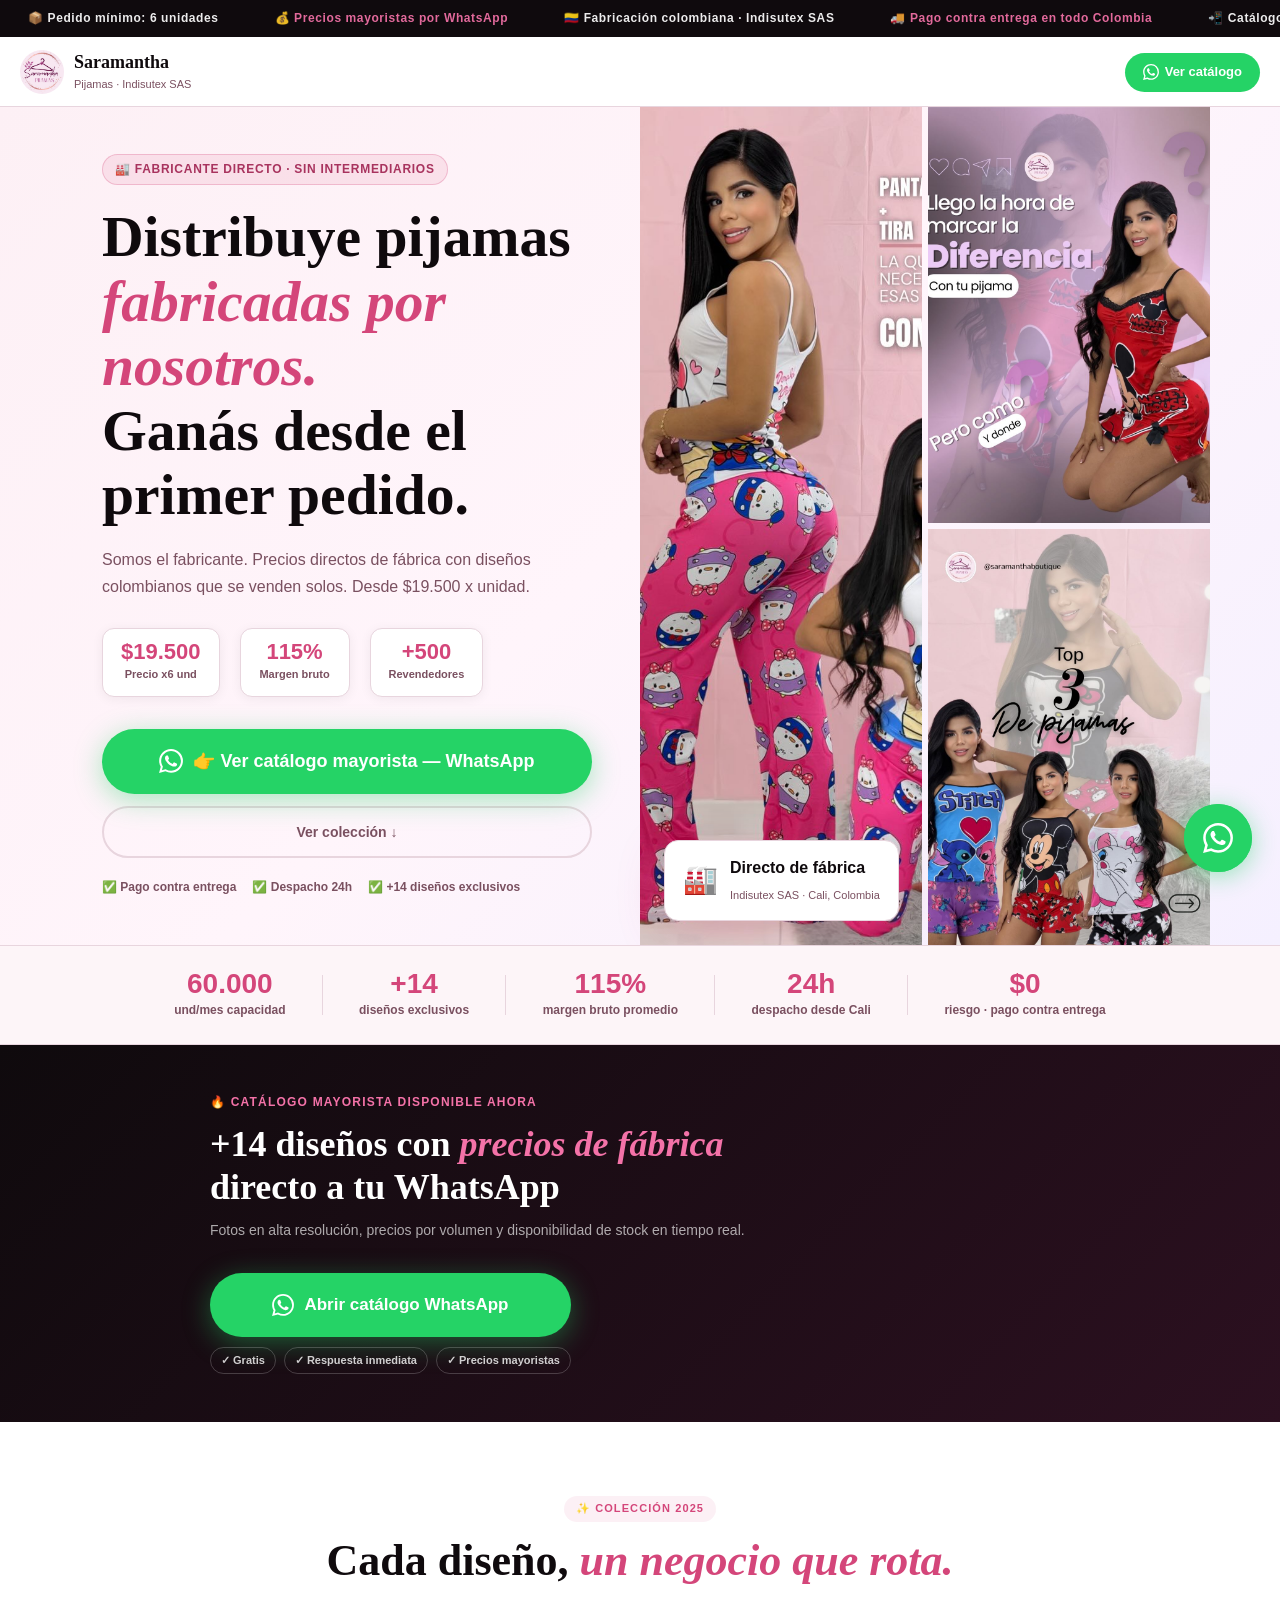
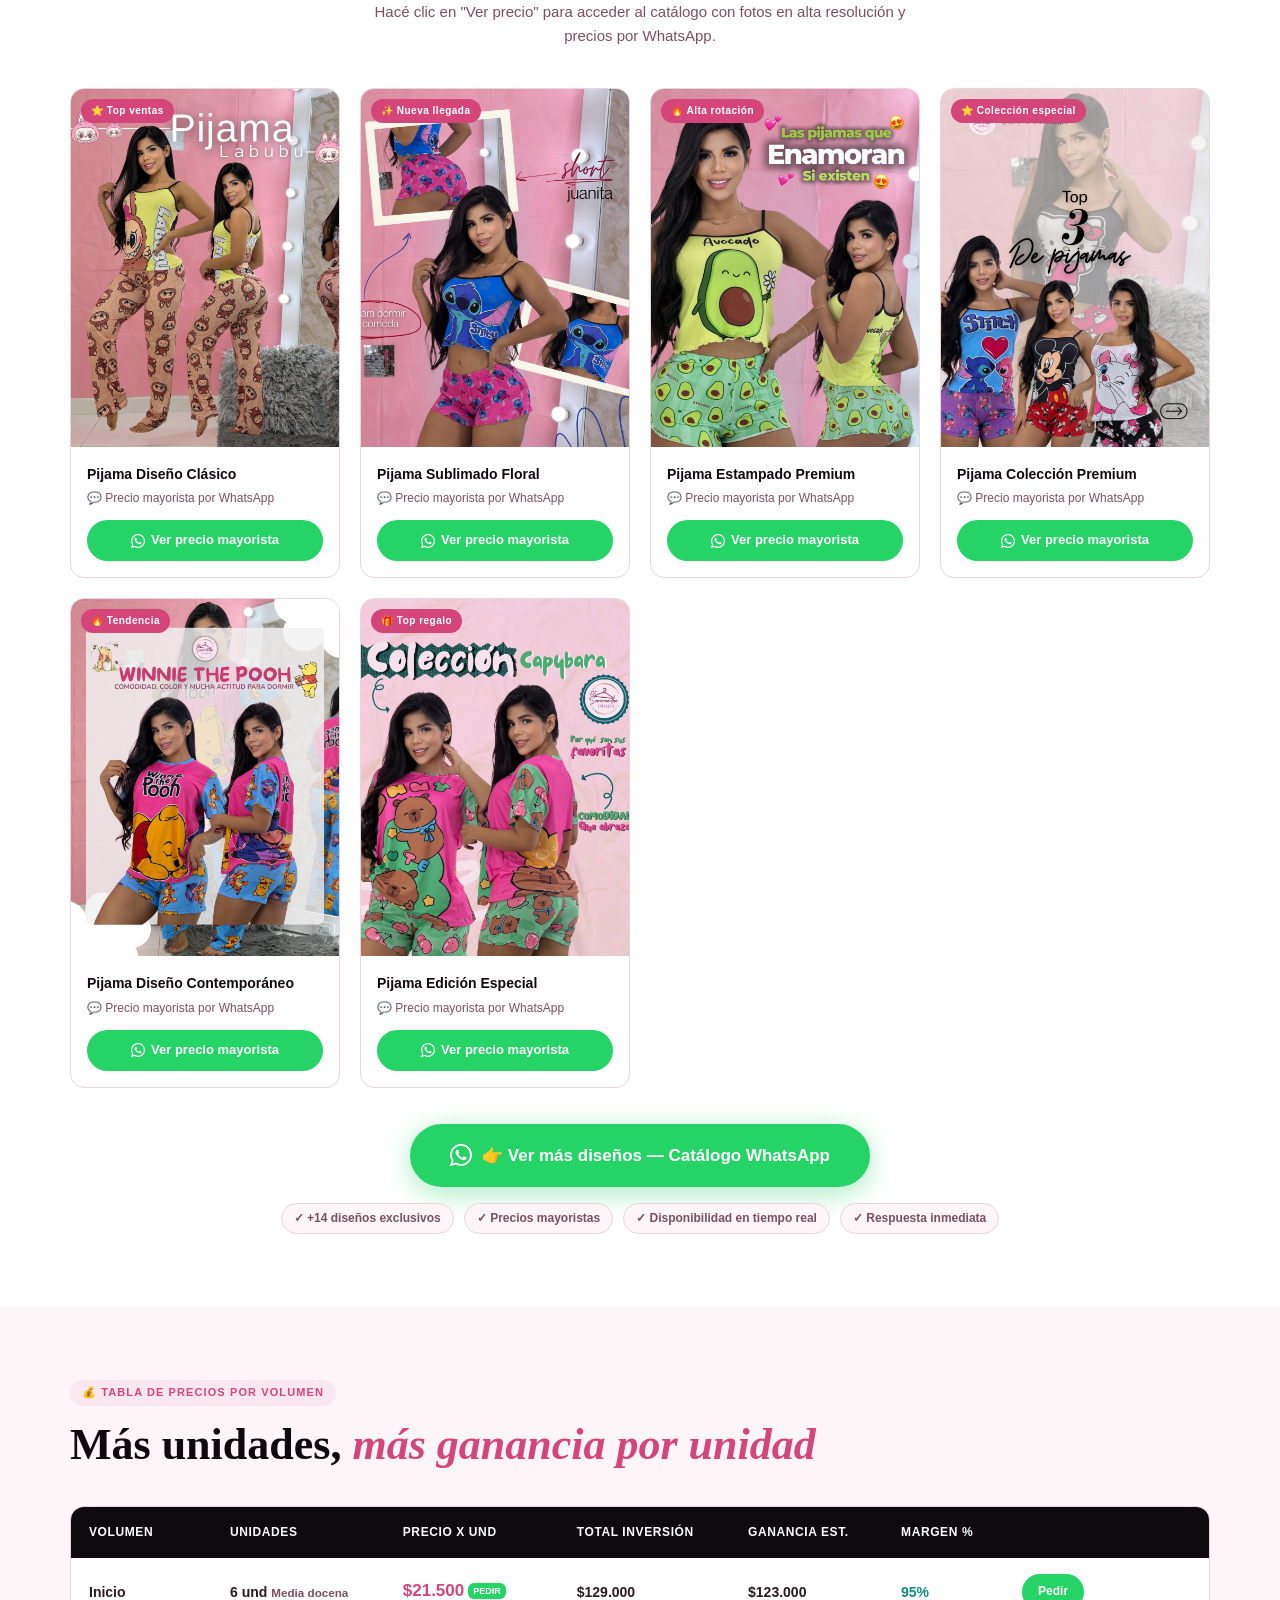
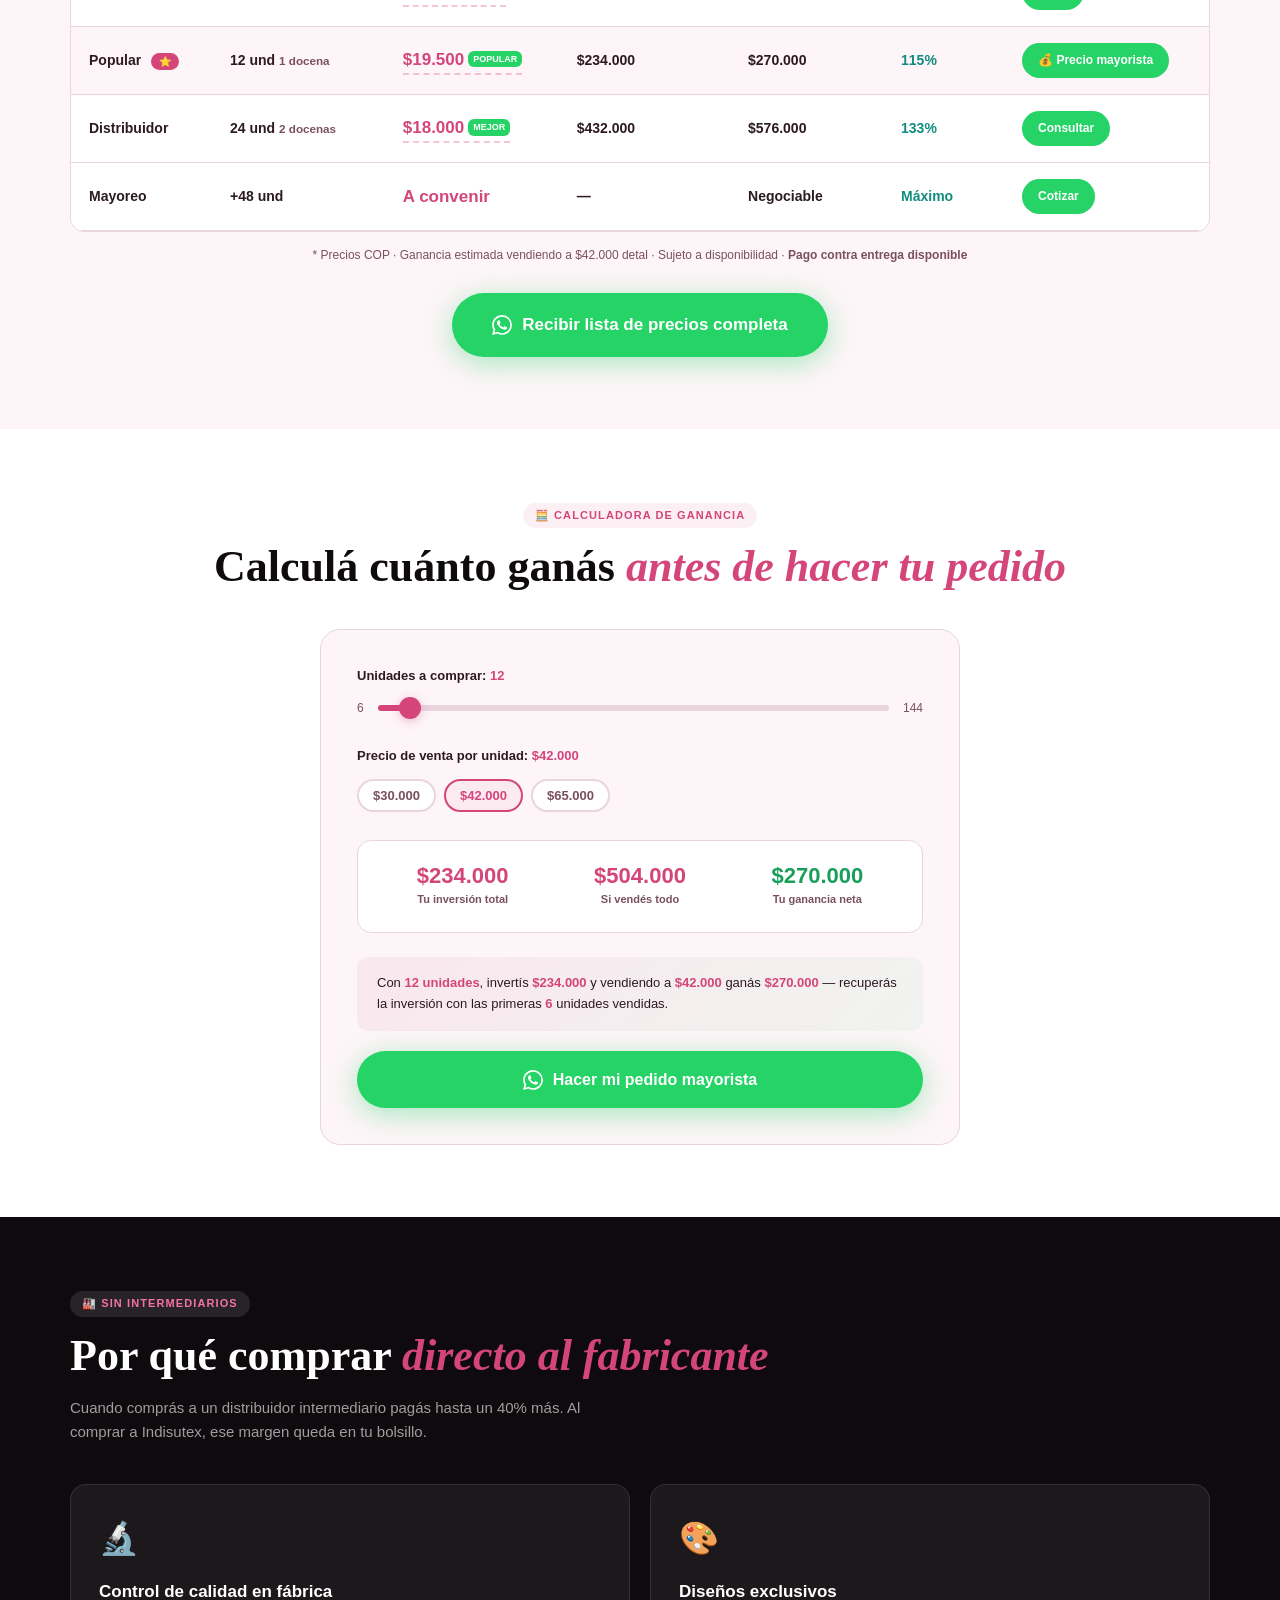
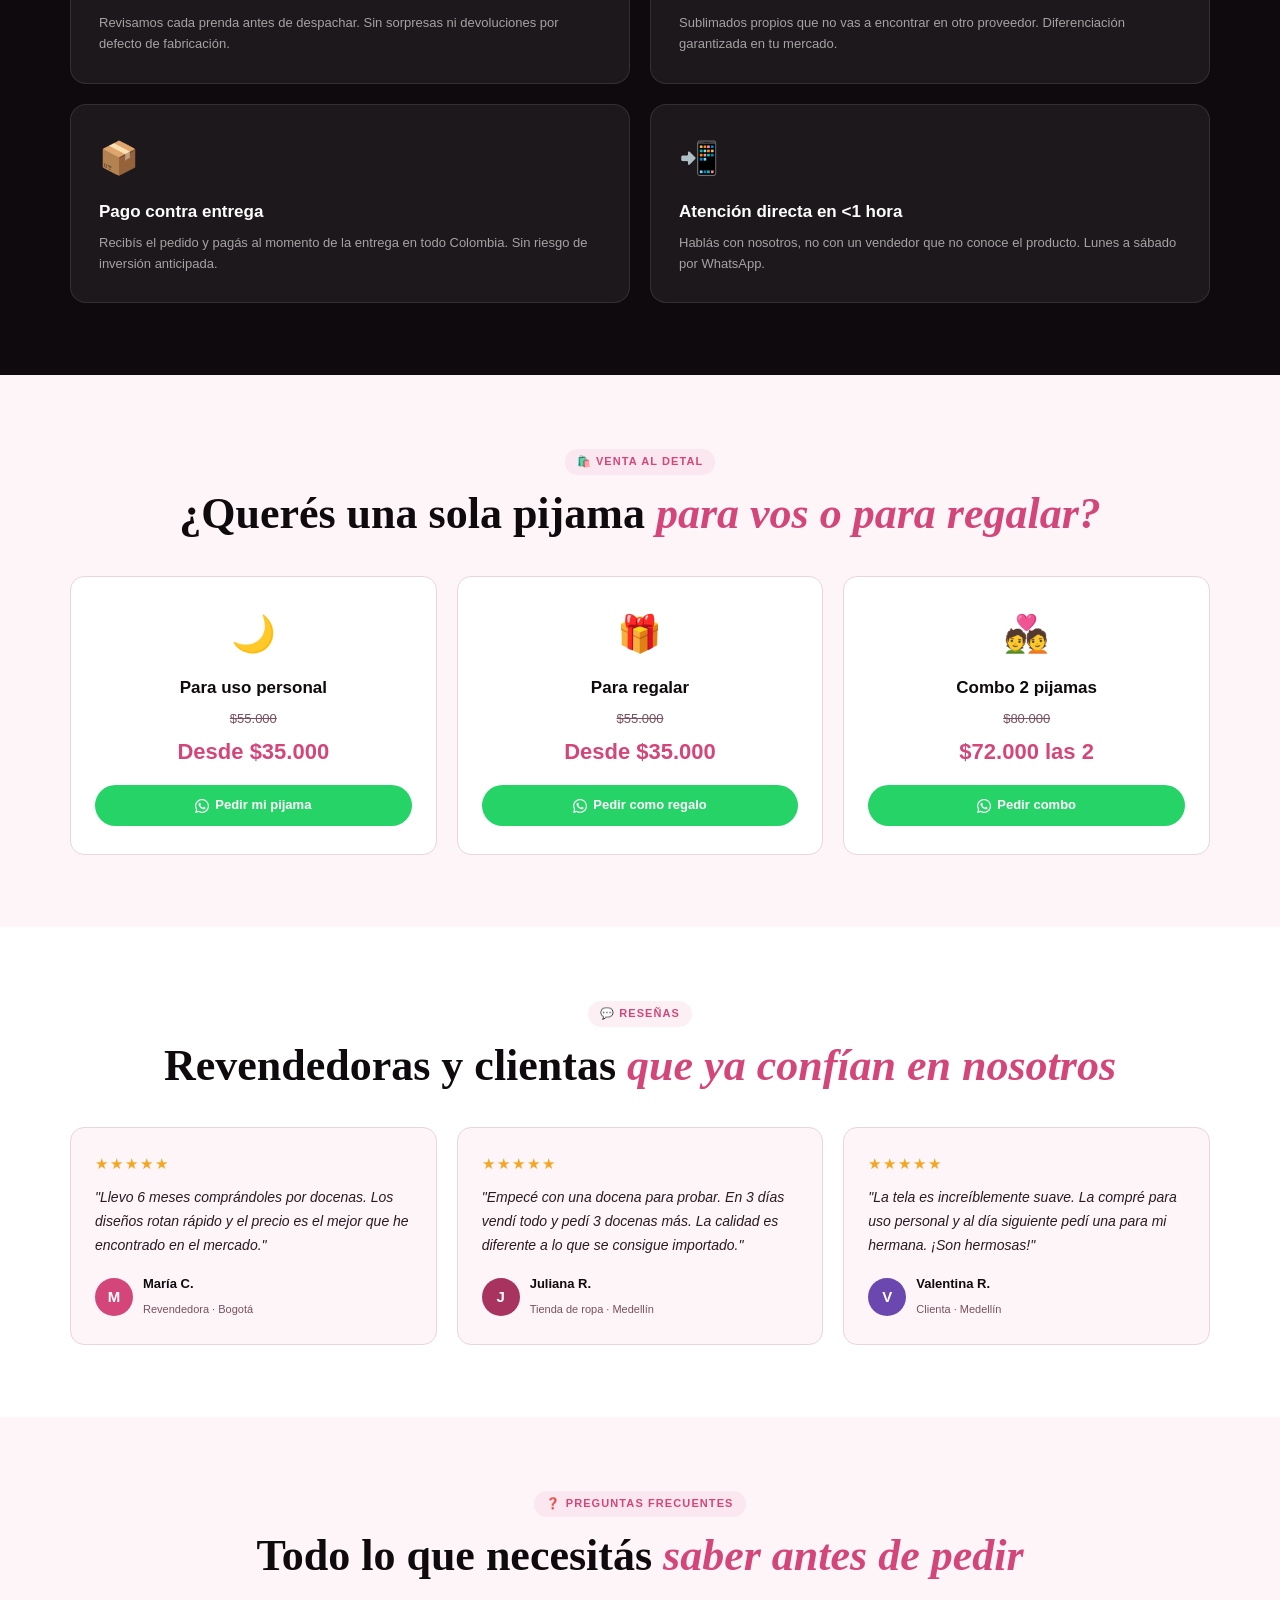
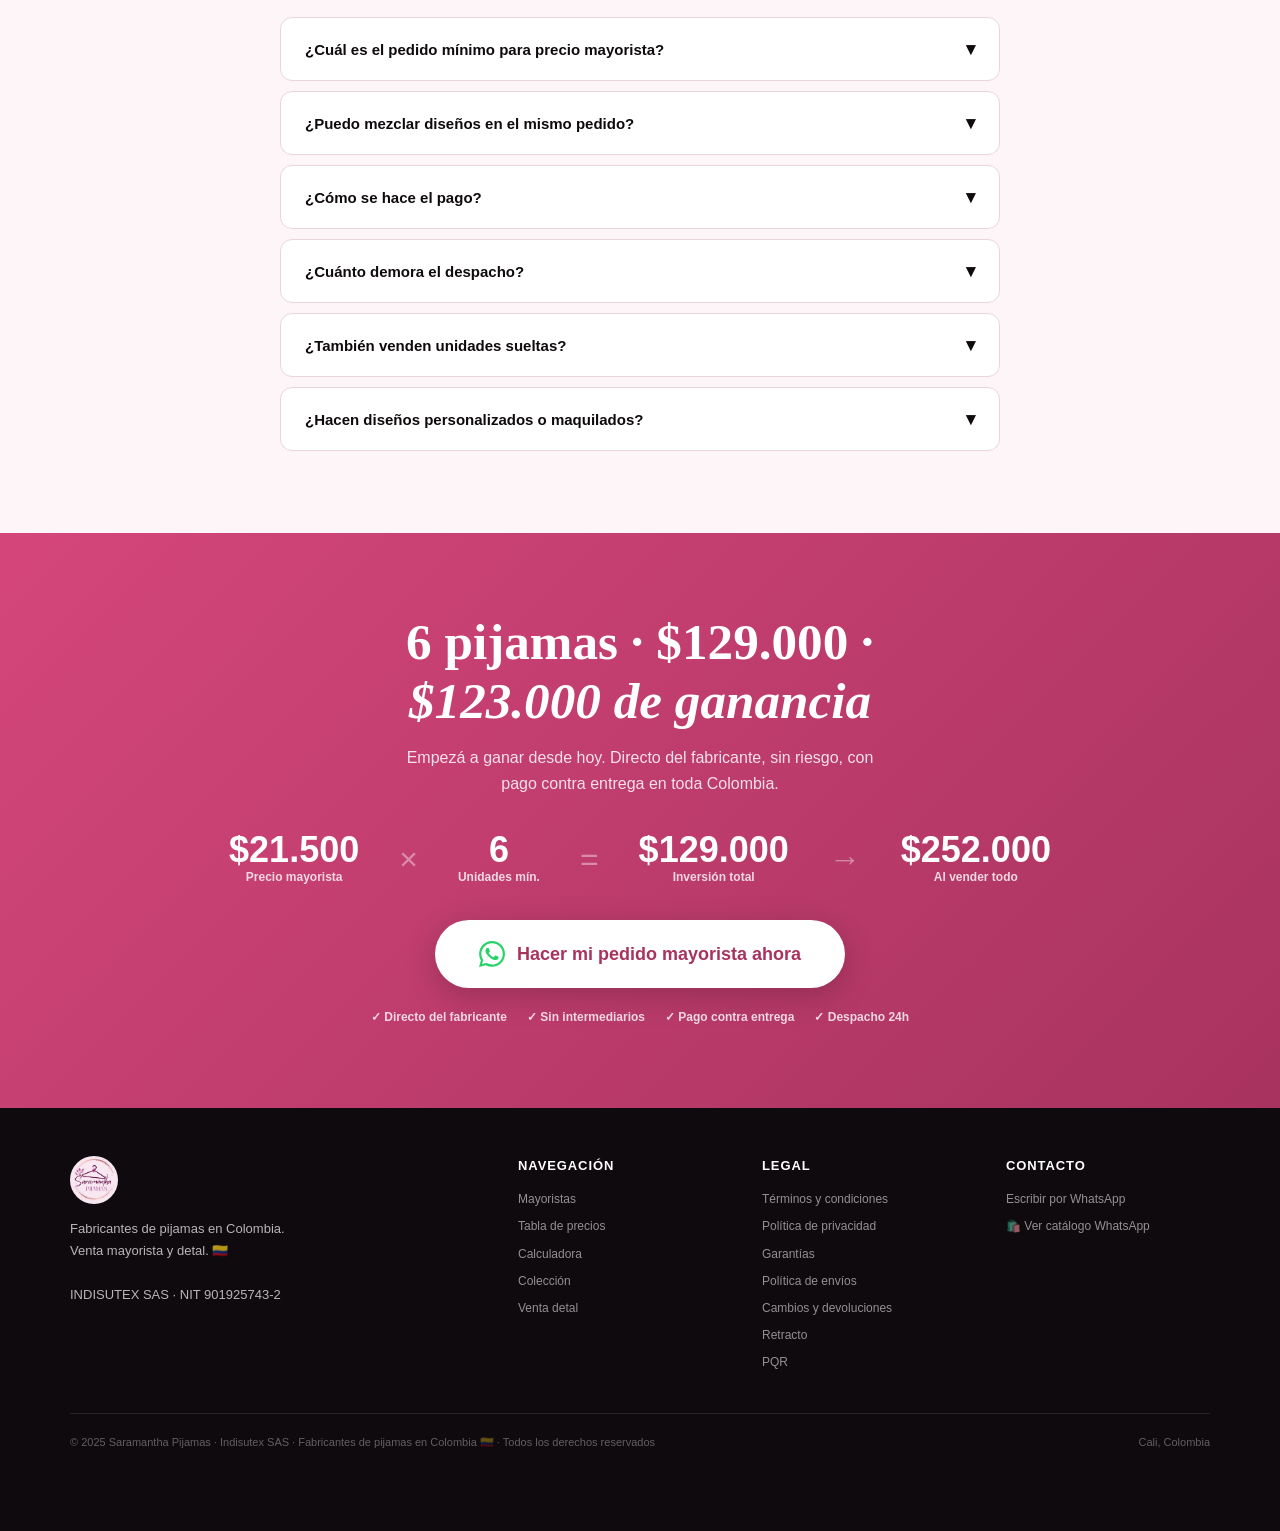
==== index.html @ 8f5a7121 "Update index.html" ====
<!DOCTYPE html>
<html lang="es">
<head>
  <meta charset="UTF-8">
  <meta name="viewport" content="width=device-width, initial-scale=1.0">
  <title>Saramantha Pijamas | Fabricante Mayorista Colombia | Desde $19.500</title>
  <meta name="description" content="Pijamas colombianas directo del fabricante. Precio mayorista desde $19.500 x6 und. Hasta 115% de margen. Catálogo por WhatsApp. Pago contra entrega. Indisutex SAS - Cali.">
  <meta name="robots" content="index, follow">
  <link rel="canonical" href="https://www.saramanthapijamas.com/">

  <!-- OG -->
  <meta property="og:title" content="Saramantha Pijamas | Mayorista desde $19.500">
  <meta property="og:description" content="Fabricantes directos. Sin intermediarios. Catálogo WhatsApp disponible ahora.">
  <meta property="og:url" content="https://www.saramanthapijamas.com/">
  <meta property="og:type" content="website">

    <!-- ══ SEO PRIMARY ══ -->
  <title>Saramantha Pijamas | Fabricante Mayorista Colombia – Desde $19.500 · Mínimo 6 und</title>
  <meta name="description" content="Fabricantes de pijamas por mayor en Colombia desde Cali. Marca Saramantha. Desde $19.500 · Mínimo 6 unidades · Diseños exclusivos sublimados · Envíos nacionales · Sin intermediarios.">
  <meta name="keywords" content="pijamas por mayor Colombia, pijamas mayoristas Cali, fabricante pijamas Colombia, pijamas al por mayor, pijamas para reventa, pijamas x docena Colombia, proveedor pijamas Colombia, saramantha pijamas">
  <meta name="robots" content="index, follow, max-image-preview:large, max-snippet:-1, max-video-preview:-1">
  <meta name="author" content="Saramantha Pijamas – Indisutex SAS">
  <meta name="geo.region" content="CO-VAC">
  <meta name="geo.placename" content="Cali, Valle del Cauca">
  <meta name="geo.position" content="3.4516;-76.5320">
  <meta name="ICBM" content="3.4516, -76.5320">
  <meta name="language" content="es-CO">
  <meta name="theme-color" content="#0e0e0e">
  <link rel="canonical" href="https://www.saramanthapijamas.com/"/>

  <!-- ══ OPEN GRAPH ══ -->
  <meta property="og:type" content="website">
  <meta property="og:site_name" content="Saramantha Pijamas — Indisutex SAS">
  <meta property="og:title" content="Saramantha Pijamas | Fabricante Mayorista Colombia – Desde $19.500 · Mínimo 6 und">
  <meta property="og:description" content="Somos fabricantes directos de pijamas en Cali. Marca Saramantha. Diseños exclusivos sublimados, telas premium. Distribuye y gana hasta 90% de margen.">
  <meta property="og:url" content="https://www.saramanthapijamas.com/">
  <meta property="og:image" content="https://www.saramanthapijamas.com/og-cover.jpg">
  <meta property="og:image:width" content="1200">
  <meta property="og:image:height" content="630">
  <meta property="og:image:alt" content="Saramantha Pijamas — Fabricante mayorista Colombia desde Cali">
  <meta property="og:locale" content="es_CO">

  <!-- ══ TWITTER CARD ══ -->
  <meta name="twitter:card" content="summary_large_image">
  <meta name="twitter:title" content="Saramantha Pijamas | Fabricante Mayorista Colombia">
  <meta name="twitter:description" content="Fabricantes directos de pijamas en Cali. Desde $19.500. Mínimo 6 unidades. Envíos nacionales.">
  <meta name="twitter:image" content="https://www.saramanthapijamas.com/og-cover.jpg">

  <!-- ══ WHATSAPP / BUSINESS ══ -->
  <meta property="business:contact_data:locality" content="Cali">
  <meta property="business:contact_data:region" content="Valle del Cauca">
  <meta property="business:contact_data:country_name" content="Colombia">
  <meta property="business:contact_data:phone_number" content="+573117757407">

  <!-- ══ SCHEMA.ORG JSON-LD ══ -->
  <script type="application/ld+json">
  {
    "@context": "https://schema.org",
    "@graph": [
      {
        "@type": "Organization",
        "@id": "https://www.saramanthapijamas.com/#org",
        "name": "Indisutex SAS",
        "alternateName": "Saramantha Pijamas",
        "url": "https://www.saramanthapijamas.com/",
        "logo": "https://www.saramanthapijamas.com/logo.jpeg",
        "description": "Fabricantes mayoristas de pijamas en Colombia. Marca Saramantha. Diseños exclusivos sublimados, telas premium.",
        "address": {
          "@type": "PostalAddress",
          "addressLocality": "Cali",
          "addressRegion": "Valle del Cauca",
          "addressCountry": "CO"
        },
        "contactPoint": {
          "@type": "ContactPoint",
          "telephone": "+57-311-775-7407",
          "contactType": "sales",
          "availableLanguage": "Spanish"
        },
        "sameAs": [
          "https://www.instagram.com/saramanthaboutique/",
          "https://www.tiktok.com/@saramantha63"
        ]
      },
      {
        "@type": "WebSite",
        "@id": "https://www.saramanthapijamas.com/#website",
        "url": "https://www.saramanthapijamas.com/",
        "name": "Saramantha Pijamas",
        "publisher": {"@id": "https://www.saramanthapijamas.com/#org"},
        "inLanguage": "es-CO"
      },
      {
        "@type": "Product",
        "name": "Pijamas por Mayor Colombia — Saramantha",
        "description": "Pijamas de alta calidad fabricadas en Cali, Colombia. Disponibles al por mayor desde $19.500 por unidad.",
        "brand": {"@id": "https://www.saramanthapijamas.com/#org"},
        "offers": {
          "@type": "Offer",
          "priceCurrency": "COP",
          "price": "19500",
          "availability": "https://schema.org/InStock",
          "seller": {"@id": "https://www.saramanthapijamas.com/#org"}
        }
      }
    ]
  }
  </script>

  <!-- ══ FONTS ══ -->
  <link rel="preconnect" href="https://fonts.googleapis.com">
  <link rel="preconnect" href="https://fonts.gstatic.com" crossorigin>
  <link href="https://fonts.googleapis.com/css2?family=Cormorant+Garamond:ital,wght@0,400;0,600;0,700;1,400;1,600&family=DM+Sans:wght@300;400;500;600&display=swap" rel="stylesheet">

  <!-- ══ MICROSOFT CLARITY ══ -->
  <script type="text/javascript">
    (function(c,l,a,r,i,t,y){
        c[a]=c[a]||function(){(c[a].q=c[a].q||[]).push(arguments)};
        t=l.createElement(r);t.async=1;t.src="https://www.clarity.ms/tag/"+i;
        y=l.getElementsByTagName(r)[0];y.parentNode.insertBefore(t,y);
    })(window, document, "clarity", "script", "vy1xy51y3o");
  </script>

<!-- ══ META PIXEL ══ -->
<script>
!function(f,b,e,v,n,t,s){if(f.fbq)return;n=f.fbq=function(){n.callMethod?
n.callMethod.apply(n,arguments):n.queue.push(arguments)};if(!f._fbq)f._fbq=n;
n.push=n;n.loaded=!0;n.version='2.0';n.queue=[];t=b.createElement(e);t.async=!0;
t.src=v;s=b.getElementsByTagName(e)[0];s.parentNode.insertBefore(t,s)}
(window,document,'script','https://connect.facebook.net/en_US/fbevents.js');
fbq('init', '855518717538226');
fbq('init', '2345441845920493');
fbq('track', 'PageView');
</script>
<noscript>
  <img height="1" width="1" style="display:none" src="https://www.facebook.com/tr?id=855518717538226&ev=PageView&noscript=1"/>
  <img height="1" width="1" style="display:none" src="https://www.facebook.com/tr?id=2345441845920493&ev=PageView&noscript=1"/>
</noscript>

  <!-- ══ GOOGLE ANALYTICS 4 ══ -->
  <script async src="https://www.googletagmanager.com/gtag/js?id=G-1F5GNYHMML"></script>
  <script>
    window.dataLayer = window.dataLayer || [];
    function gtag(){dataLayer.push(arguments);}
    gtag('js', new Date());
    gtag('config', 'G-1F5GNYHMML', {
      page_title: 'Inicio — Saramantha Pijamas',
      page_location: 'https://www.saramanthapijamas.com/'
    });
  </script>


  <style>
    /* ===== DESIGN TOKENS ===== */
    :root {
      --rosa:       #D4467A;
      --rosa-light: #F472A8;
      --rosa-dark:  #A8335E;
      --verde-wa:   #25D366;
      --verde-wa-d: #128C7E;
      --negro:      #0F0A0D;
      --gris-suave: #FDF5F8;
      --gris-borde: #E8D5DE;
      --blanco:     #FFFFFF;
      --texto:      #2C1A22;
      --texto-soft: #7A5060;
      --dorado:     #F5A623;
      --font-title: 'Playfair Display', Georgia, serif;
      --font-body:  'Nunito', 'Helvetica Neue', sans-serif;
      --radius:     14px;
      --shadow:     0 4px 24px rgba(212,70,122,0.12);
      --shadow-lg:  0 12px 48px rgba(212,70,122,0.22);
    }

    /* ===== RESET ===== */
    *, *::before, *::after { box-sizing: border-box; margin: 0; padding: 0; }
    html { scroll-behavior: smooth; }
    body {
      font-family: var(--font-body);
      background: var(--blanco);
      color: var(--texto);
      line-height: 1.6;
      overflow-x: hidden;
    }
    img { max-width: 100%; display: block; }
    a { text-decoration: none; color: inherit; }

    /* ===== FONTS ===== */
    @import url('https://fonts.googleapis.com/css2?family=Playfair+Display:ital,wght@0,700;0,900;1,700&family=Nunito:wght@400;600;700;800;900&display=swap');

    /* ===== TICKER TOP ===== */
    .ticker-bar {
      background: var(--negro);
      color: var(--blanco);
      padding: 9px 0;
      overflow: hidden;
      position: sticky;
      top: 0;
      z-index: 100;
    }
    .ticker-inner {
      display: flex;
      gap: 0;
      width: max-content;
      animation: ticker 30s linear infinite;
    }
    .ticker-inner span {
      font-size: 12px;
      font-weight: 700;
      letter-spacing: 0.05em;
      padding: 0 28px;
      white-space: nowrap;
      opacity: 0.92;
    }
    .ticker-inner span.accent { color: var(--rosa-light); }
    @keyframes ticker {
      0%   { transform: translateX(0); }
      100% { transform: translateX(-50%); }
    }

    /* ===== NAVBAR ===== */
    .navbar {
      background: var(--blanco);
      border-bottom: 1px solid var(--gris-borde);
      padding: 12px 20px;
      display: flex;
      align-items: center;
      justify-content: space-between;
      position: sticky;
      top: 38px;
      z-index: 99;
    }
    .navbar-brand {
      display: flex;
      align-items: center;
      gap: 10px;
    }
    .navbar-brand img {
      width: 44px;
      height: 44px;
      border-radius: 50%;
      object-fit: cover;
    }
    .navbar-brand-text {
      line-height: 1.2;
    }
    .navbar-brand-text strong {
      font-family: var(--font-title);
      font-size: 18px;
      color: var(--negro);
      display: block;
    }
    .navbar-brand-text small {
      font-size: 11px;
      color: var(--texto-soft);
    }
    .navbar-cta {
      display: flex;
      gap: 8px;
      align-items: center;
    }
    .btn-nav-wa {
      background: var(--verde-wa);
      color: var(--blanco);
      font-size: 13px;
      font-weight: 800;
      padding: 9px 18px;
      border-radius: 100px;
      display: flex;
      align-items: center;
      gap: 6px;
      transition: transform 0.15s, box-shadow 0.15s;
    }
    .btn-nav-wa:hover {
      transform: scale(1.04);
      box-shadow: 0 4px 16px rgba(37,211,102,0.35);
    }
    .btn-nav-wa svg { width: 16px; height: 16px; fill: white; flex-shrink: 0; }

    /* ===== HERO ===== */
    .hero {
      background: linear-gradient(135deg, #FDF0F5 0%, #FFF5FB 50%, #F5F0FF 100%);
      padding: 0;
      overflow: hidden;
    }
    .hero-inner {
      max-width: 1140px;
      margin: 0 auto;
      display: grid;
      grid-template-columns: 1fr 1fr;
      align-items: center;
      min-height: 88vh;
      gap: 0;
    }
    .hero-content {
      padding: 48px 48px 48px 32px;
    }
    .hero-badge {
      display: inline-flex;
      align-items: center;
      gap: 6px;
      background: rgba(212,70,122,0.1);
      border: 1px solid rgba(212,70,122,0.25);
      color: var(--rosa-dark);
      font-size: 12px;
      font-weight: 800;
      letter-spacing: 0.06em;
      text-transform: uppercase;
      padding: 5px 12px;
      border-radius: 100px;
      margin-bottom: 20px;
    }
    .hero-title {
      font-family: var(--font-title);
      font-size: clamp(32px, 4.5vw, 58px);
      font-weight: 900;
      line-height: 1.12;
      color: var(--negro);
      margin-bottom: 18px;
    }
    .hero-title em {
      font-style: italic;
      color: var(--rosa);
    }
    .hero-subtitle {
      font-size: 16px;
      color: var(--texto-soft);
      margin-bottom: 28px;
      max-width: 440px;
      line-height: 1.7;
    }

    /* STATS STRIP */
    .hero-stats {
      display: flex;
      gap: 20px;
      margin-bottom: 32px;
      flex-wrap: wrap;
    }
    .stat-chip {
      background: var(--blanco);
      border: 1px solid var(--gris-borde);
      border-radius: 12px;
      padding: 12px 18px;
      text-align: center;
      box-shadow: 0 2px 12px rgba(0,0,0,0.06);
      min-width: 110px;
    }
    .stat-chip .val {
      font-size: 22px;
      font-weight: 900;
      color: var(--rosa);
      line-height: 1;
    }
    .stat-chip .lbl {
      font-size: 11px;
      color: var(--texto-soft);
      font-weight: 600;
      margin-top: 3px;
    }

    /* CTA BUTTONS */
    .hero-ctas {
      display: flex;
      flex-direction: column;
      gap: 12px;
    }
    .btn-wa-primary {
      background: var(--verde-wa);
      color: var(--blanco);
      font-size: 18px;
      font-weight: 900;
      padding: 18px 32px;
      border-radius: 100px;
      display: flex;
      align-items: center;
      justify-content: center;
      gap: 10px;
      box-shadow: 0 6px 28px rgba(37,211,102,0.40);
      transition: transform 0.18s, box-shadow 0.18s;
      position: relative;
      overflow: hidden;
    }
    .btn-wa-primary::before {
      content: '';
      position: absolute;
      top: 50%; left: 50%;
      width: 0; height: 0;
      background: rgba(255,255,255,0.2);
      border-radius: 50%;
      transform: translate(-50%,-50%);
      transition: width 0.4s, height 0.4s;
    }
    .btn-wa-primary:hover::before { width: 500px; height: 500px; }
    .btn-wa-primary:hover {
      transform: translateY(-2px) scale(1.02);
      box-shadow: 0 12px 40px rgba(37,211,102,0.5);
    }
    .btn-wa-primary svg { width: 24px; height: 24px; fill: white; flex-shrink: 0; }

    .btn-secondary {
      border: 2px solid var(--gris-borde);
      color: var(--texto-soft);
      font-size: 14px;
      font-weight: 700;
      padding: 13px 24px;
      border-radius: 100px;
      display: flex;
      align-items: center;
      justify-content: center;
      gap: 8px;
      transition: border-color 0.15s, color 0.15s;
    }
    .btn-secondary:hover { border-color: var(--rosa); color: var(--rosa); }

    .hero-trust {
      margin-top: 20px;
      display: flex;
      gap: 16px;
      flex-wrap: wrap;
    }
    .trust-item {
      display: flex;
      align-items: center;
      gap: 5px;
      font-size: 12px;
      color: var(--texto-soft);
      font-weight: 600;
    }

    /* HERO IMAGE SIDE */
    .hero-visual {
      position: relative;
      height: 100%;
      min-height: 500px;
    }
    .hero-visual-grid {
      display: grid;
      grid-template-columns: 1fr 1fr;
      grid-template-rows: 1fr 1fr;
      gap: 6px;
      height: 100%;
      min-height: 88vh;
    }
    .hero-visual-grid img {
      width: 100%;
      height: 100%;
      object-fit: cover;
    }
    .hero-visual-grid img:first-child {
      grid-row: span 2;
    }
    .hero-overlay-badge {
      position: absolute;
      bottom: 24px;
      left: 24px;
      background: var(--blanco);
      border-radius: 14px;
      padding: 14px 18px;
      box-shadow: var(--shadow-lg);
      display: flex;
      align-items: center;
      gap: 12px;
      border: 1px solid var(--gris-borde);
    }
    .hero-overlay-badge .icon { font-size: 28px; }
    .hero-overlay-badge .text strong { font-size: 16px; font-weight: 900; color: var(--negro); display: block; }
    .hero-overlay-badge .text small { font-size: 11px; color: var(--texto-soft); }

    /* ===== STICKY MOBILE BAR - DOBLE CTA ===== */
    .sticky-mobile-bar {
      display: none;
      position: fixed;
      bottom: 0; left: 0; right: 0;
      z-index: 200;
      background: var(--negro);
      padding: 10px 12px 10px;
      gap: 8px;
      flex-direction: row;
      box-shadow: 0 -4px 20px rgba(0,0,0,0.25);
    }
    .sticky-mobile-bar a {
      display: flex;
      align-items: center;
      justify-content: center;
      gap: 7px;
      color: white;
      font-size: 13px;
      font-weight: 900;
      padding: 13px 10px;
      border-radius: 100px;
      flex: 1;
    }
    .sticky-mobile-bar a.mayorista {
      background: var(--verde-wa);
      box-shadow: 0 4px 16px rgba(37,211,102,0.4);
    }
    .sticky-mobile-bar a.detal {
      background: var(--rosa);
      box-shadow: 0 4px 16px rgba(212,70,122,0.35);
    }
    .sticky-mobile-bar svg { width: 18px; height: 18px; fill: white; flex-shrink: 0; }

    @media (max-width: 768px) {
      .sticky-mobile-bar { display: flex; }
      body { padding-bottom: 72px; }
    }

    /* ===== MOBILE HERO URGENCY BANNER ===== */
    .mobile-urgency-bar {
      display: none;
      background: linear-gradient(90deg, var(--rosa-dark), var(--rosa));
      color: white;
      text-align: center;
      padding: 10px 16px;
      font-size: 13px;
      font-weight: 800;
    }
    .mobile-urgency-bar a { color: white; text-decoration: underline; font-weight: 900; }
    @media (max-width: 768px) { .mobile-urgency-bar { display: block; } }

    /* ===== WAP FLOAT BUTTON ===== */
    .wa-float {
      position: fixed;
      bottom: 90px;
      right: 20px;
      z-index: 150;
      width: 60px;
      height: 60px;
      border-radius: 50%;
      background: var(--verde-wa);
      display: flex;
      align-items: center;
      justify-content: center;
      box-shadow: 0 4px 24px rgba(37,211,102,0.45);
      transition: transform 0.2s;
      cursor: pointer;
    }
    .wa-float:hover { transform: scale(1.1); }
    .wa-float svg { width: 30px; height: 30px; fill: white; }
    .wa-float::before {
      content: '';
      position: absolute;
      width: 100%; height: 100%;
      border-radius: 50%;
      background: var(--verde-wa);
      animation: pulse-ring 2s ease-out infinite;
      z-index: -1;
    }
    @keyframes pulse-ring {
      0%   { transform: scale(1); opacity: 0.7; }
      100% { transform: scale(1.7); opacity: 0; }
    }
    @media (min-width: 769px) {
      .wa-float { bottom: 28px; right: 28px; width: 68px; height: 68px; }
    }

    /* ===== CLICKABLE IMAGE OVERLAY ===== */
    .card-gallery {
      position: relative;
      overflow: hidden;
      cursor: pointer;
    }
    .card-img-overlay {
      position: absolute;
      inset: 0;
      background: rgba(0,0,0,0);
      display: flex;
      align-items: flex-end;
      justify-content: center;
      padding-bottom: 14px;
      transition: background 0.25s;
    }
    .card-gallery:hover .card-img-overlay { background: rgba(0,0,0,0.38); }
    .card-img-overlay-btn {
      background: var(--verde-wa);
      color: white;
      font-size: 12px;
      font-weight: 900;
      padding: 8px 18px;
      border-radius: 100px;
      display: flex;
      align-items: center;
      gap: 6px;
      opacity: 0;
      transform: translateY(8px);
      transition: opacity 0.25s, transform 0.25s;
      white-space: nowrap;
    }
    .card-gallery:hover .card-img-overlay-btn { opacity: 1; transform: translateY(0); }
    .card-img-overlay-btn svg { width: 13px; height: 13px; fill: white; }

    /* Mobile: always show overlay hint */
    @media (max-width: 768px) {
      .card-img-overlay { background: linear-gradient(to top, rgba(0,0,0,0.35) 0%, transparent 60%); }
      .card-img-overlay-btn { opacity: 1; transform: translateY(0); }
    }

    /* ===== CLICKABLE PRICE TAGS ===== */
    .price-tag-link {
      display: inline-flex;
      align-items: center;
      gap: 4px;
      font-weight: 900;
      font-size: 17px;
      color: var(--rosa);
      cursor: pointer;
      border-bottom: 2px dashed rgba(212,70,122,0.3);
      transition: border-color 0.15s;
      text-decoration: none;
    }
    .price-tag-link:hover { border-color: var(--rosa); }
    .price-tag-link .price-tap-hint {
      font-size: 9px;
      background: var(--verde-wa);
      color: white;
      padding: 1px 5px;
      border-radius: 6px;
      font-weight: 800;
      letter-spacing: 0;
    }

    /* ===== MOBILE ABOVE-FOLD MINI SOCIAL PROOF ===== */
    .mobile-proof-strip {
      display: none;
      background: var(--gris-suave);
      border-bottom: 1px solid var(--gris-borde);
      padding: 10px 16px;
      gap: 0;
      overflow-x: auto;
      scrollbar-width: none;
    }
    .mobile-proof-strip::-webkit-scrollbar { display: none; }
    .mobile-proof-strip-inner {
      display: flex;
      gap: 16px;
      width: max-content;
    }
    .mob-proof-item {
      display: flex;
      align-items: center;
      gap: 5px;
      font-size: 11px;
      font-weight: 700;
      color: var(--texto-soft);
      white-space: nowrap;
    }
    .mob-proof-item .val { font-weight: 900; color: var(--rosa); }
    @media (max-width: 768px) { .mobile-proof-strip { display: block; } }

    /* ===== HERO MOBILE DUAL CTA ===== */
    .hero-cta-secondary-mobile {
      display: none;
      width: 100%;
      background: rgba(212,70,122,0.08);
      border: 2px solid var(--rosa);
      color: var(--rosa);
      font-size: 14px;
      font-weight: 800;
      padding: 12px 20px;
      border-radius: 100px;
      text-align: center;
      transition: background 0.15s;
    }
    .hero-cta-secondary-mobile:hover { background: rgba(212,70,122,0.14); }
    @media (max-width: 768px) { .hero-cta-secondary-mobile { display: flex; align-items: center; justify-content: center; gap: 7px; } }
    section { padding: 72px 20px; }
    .section-label {
      display: inline-block;
      font-size: 11px;
      font-weight: 800;
      letter-spacing: 0.1em;
      text-transform: uppercase;
      color: var(--rosa);
      background: rgba(212,70,122,0.08);
      padding: 4px 12px;
      border-radius: 100px;
      margin-bottom: 14px;
    }
    .section-title {
      font-family: var(--font-title);
      font-size: clamp(26px, 3.5vw, 44px);
      font-weight: 900;
      line-height: 1.15;
      color: var(--negro);
      margin-bottom: 14px;
    }
    .section-title em { color: var(--rosa); font-style: italic; }
    .section-sub {
      font-size: 15px;
      color: var(--texto-soft);
      max-width: 540px;
    }
    .text-center { text-align: center; }
    .text-center .section-sub { margin: 0 auto; }
    .container { max-width: 1140px; margin: 0 auto; }

    /* ===== SOCIAL PROOF BAR ===== */
    .proof-bar {
      background: var(--gris-suave);
      border-top: 1px solid var(--gris-borde);
      border-bottom: 1px solid var(--gris-borde);
      padding: 24px 20px;
    }
    .proof-bar-inner {
      max-width: 960px;
      margin: 0 auto;
      display: flex;
      align-items: center;
      justify-content: space-around;
      gap: 20px;
      flex-wrap: wrap;
    }
    .proof-item {
      text-align: center;
      padding: 0 12px;
    }
    .proof-item .num {
      font-size: 28px;
      font-weight: 900;
      color: var(--rosa);
      line-height: 1;
    }
    .proof-item .desc {
      font-size: 12px;
      color: var(--texto-soft);
      font-weight: 600;
      margin-top: 3px;
    }
    .proof-divider {
      width: 1px;
      height: 40px;
      background: var(--gris-borde);
    }
    @media (max-width: 480px) { .proof-divider { display: none; } }

    /* ===== CATÁLOGO HERO (ABOVE FOLD REDIRECT) ===== */
    .catalogo-cta-section {
      background: linear-gradient(135deg, var(--negro) 0%, #2C1020 100%);
      padding: 48px 20px;
    }
    .catalogo-cta-inner {
      max-width: 860px;
      margin: 0 auto;
      display: flex;
      align-items: center;
      justify-content: space-between;
      gap: 32px;
      flex-wrap: wrap;
    }
    .catalogo-cta-text .eyebrow {
      font-size: 12px;
      font-weight: 800;
      letter-spacing: 0.1em;
      text-transform: uppercase;
      color: var(--rosa-light);
      margin-bottom: 10px;
    }
    .catalogo-cta-text h2 {
      font-family: var(--font-title);
      font-size: clamp(22px, 3vw, 36px);
      font-weight: 900;
      color: var(--blanco);
      line-height: 1.2;
      margin-bottom: 10px;
    }
    .catalogo-cta-text h2 em { color: var(--rosa-light); font-style: italic; }
    .catalogo-cta-text p {
      color: rgba(255,255,255,0.65);
      font-size: 14px;
    }
    .catalogo-cta-actions {
      display: flex;
      flex-direction: column;
      gap: 10px;
      min-width: 240px;
    }
    .btn-wa-xl {
      background: var(--verde-wa);
      color: white;
      font-size: 17px;
      font-weight: 900;
      padding: 18px 28px;
      border-radius: 100px;
      display: flex;
      align-items: center;
      justify-content: center;
      gap: 10px;
      box-shadow: 0 6px 28px rgba(37,211,102,0.4);
      transition: transform 0.18s;
      white-space: nowrap;
    }
    .btn-wa-xl:hover { transform: scale(1.04); }
    .btn-wa-xl svg { width: 22px; height: 22px; fill: white; }
    .catalogo-chips {
      display: flex;
      gap: 8px;
      flex-wrap: wrap;
    }
    .cat-chip {
      font-size: 11px;
      font-weight: 700;
      color: rgba(255,255,255,0.8);
      border: 1px solid rgba(255,255,255,0.2);
      border-radius: 100px;
      padding: 4px 10px;
    }

    /* ===== COLECCIÓN GRID ===== */
    .coleccion-section { background: var(--blanco); }
    .product-grid {
      display: grid;
      grid-template-columns: repeat(auto-fill, minmax(260px, 1fr));
      gap: 20px;
      margin-top: 40px;
    }
    .product-card {
      border-radius: var(--radius);
      border: 1px solid var(--gris-borde);
      overflow: hidden;
      transition: transform 0.2s, box-shadow 0.2s;
      background: var(--blanco);
    }
    .product-card:hover {
      transform: translateY(-4px);
      box-shadow: var(--shadow-lg);
    }
    .card-gallery {
      position: relative;
      overflow: hidden;
    }
    .card-gallery img {
      width: 100%;
      aspect-ratio: 3/4;
      object-fit: cover;
      transition: opacity 0.3s;
    }
    .card-badge {
      position: absolute;
      top: 10px;
      left: 10px;
      background: var(--rosa);
      color: white;
      font-size: 10px;
      font-weight: 800;
      padding: 4px 10px;
      border-radius: 100px;
      letter-spacing: 0.05em;
    }
    .card-body { padding: 16px; }
    .card-name { font-weight: 800; font-size: 14px; color: var(--negro); margin-bottom: 4px; }
    .card-note { font-size: 12px; color: var(--texto-soft); margin-bottom: 12px; }
    .card-cta {
      background: var(--verde-wa);
      color: white;
      font-size: 13px;
      font-weight: 800;
      padding: 10px 16px;
      border-radius: 100px;
      display: flex;
      align-items: center;
      justify-content: center;
      gap: 6px;
      transition: opacity 0.15s;
      width: 100%;
    }
    .card-cta:hover { opacity: 0.9; }
    .card-cta svg { width: 14px; height: 14px; fill: white; }

    /* VER MÁS ROW */
    .ver-mas-row {
      margin-top: 36px;
      text-align: center;
    }
    .btn-ver-catalogo {
      display: inline-flex;
      align-items: center;
      gap: 10px;
      background: var(--verde-wa);
      color: white;
      font-size: 17px;
      font-weight: 900;
      padding: 18px 40px;
      border-radius: 100px;
      box-shadow: 0 6px 28px rgba(37,211,102,0.4);
      transition: transform 0.2s, box-shadow 0.2s;
    }
    .btn-ver-catalogo:hover {
      transform: translateY(-2px);
      box-shadow: 0 12px 40px rgba(37,211,102,0.5);
    }
    .btn-ver-catalogo svg { width: 22px; height: 22px; fill: white; }
    .ver-mas-chips {
      display: flex;
      justify-content: center;
      gap: 10px;
      flex-wrap: wrap;
      margin-top: 16px;
    }
    .ver-mas-chip {
      font-size: 12px;
      font-weight: 700;
      color: var(--texto-soft);
      background: var(--gris-suave);
      padding: 5px 12px;
      border-radius: 100px;
      border: 1px solid var(--gris-borde);
    }

    /* ===== PRECIO MAYORISTA ===== */
    .precios-section { background: var(--gris-suave); }
    .precios-table-wrap { overflow-x: auto; margin-top: 36px; border-radius: var(--radius); border: 1px solid var(--gris-borde); }
    table { width: 100%; border-collapse: collapse; background: var(--blanco); }
    thead { background: var(--negro); }
    thead th { color: white; font-size: 12px; font-weight: 800; letter-spacing: 0.05em; text-transform: uppercase; padding: 16px 18px; text-align: left; }
    tbody tr { border-bottom: 1px solid var(--gris-borde); transition: background 0.12s; }
    tbody tr:hover { background: var(--gris-suave); }
    tbody tr.popular { background: rgba(212,70,122,0.05); }
    tbody td { padding: 16px 18px; font-size: 14px; color: var(--texto); font-weight: 600; }
    .popular-badge { background: var(--rosa); color: white; font-size: 10px; font-weight: 800; padding: 3px 8px; border-radius: 100px; margin-left: 6px; }
    .price-tag { font-weight: 900; font-size: 17px; color: var(--rosa); }
    .margen-tag { color: var(--verde-wa-d); font-weight: 900; }
    .table-cta { background: var(--verde-wa); color: white; font-size: 12px; font-weight: 800; padding: 8px 16px; border-radius: 100px; white-space: nowrap; transition: opacity 0.15s; display: inline-block; }
    .table-cta:hover { opacity: 0.88; }
    .table-note { font-size: 12px; color: var(--texto-soft); margin-top: 14px; text-align: center; }

    /* ===== CALCULADORA ===== */
    .calc-section { background: var(--blanco); }
    .calc-card {
      max-width: 640px;
      margin: 36px auto 0;
      background: var(--gris-suave);
      border: 1px solid var(--gris-borde);
      border-radius: 20px;
      padding: 36px;
    }
    .calc-row { margin-bottom: 28px; }
    .calc-row label { font-size: 13px; font-weight: 800; color: var(--texto); margin-bottom: 12px; display: block; }
    .calc-row label span { font-weight: 900; color: var(--rosa); }
    .slider-track { display: flex; align-items: center; gap: 14px; }
    input[type=range] {
      flex: 1;
      -webkit-appearance: none;
      height: 6px;
      background: linear-gradient(to right, var(--rosa) 0%, var(--rosa) var(--pct,50%), var(--gris-borde) var(--pct,50%), var(--gris-borde) 100%);
      border-radius: 100px;
      cursor: pointer;
      outline: none;
    }
    input[type=range]::-webkit-slider-thumb {
      -webkit-appearance: none;
      width: 22px; height: 22px;
      border-radius: 50%;
      background: var(--rosa);
      box-shadow: 0 2px 10px rgba(212,70,122,0.35);
      cursor: pointer;
    }
    .slider-val { font-weight: 900; font-size: 15px; color: var(--negro); min-width: 60px; text-align: right; }
    .price-presets { display: flex; gap: 8px; flex-wrap: wrap; }
    .preset-btn {
      border: 2px solid var(--gris-borde);
      background: white;
      font-size: 13px;
      font-weight: 800;
      color: var(--texto-soft);
      padding: 7px 14px;
      border-radius: 100px;
      cursor: pointer;
      transition: border-color 0.15s, color 0.15s, background 0.15s;
    }
    .preset-btn.active, .preset-btn:hover {
      border-color: var(--rosa);
      color: var(--rosa);
      background: rgba(212,70,122,0.06);
    }
    .calc-result {
      background: var(--blanco);
      border-radius: 14px;
      padding: 24px;
      border: 1px solid var(--gris-borde);
      display: grid;
      grid-template-columns: repeat(3, 1fr);
      gap: 16px;
      margin-bottom: 24px;
      text-align: center;
    }
    .res-item .val { font-size: 22px; font-weight: 900; color: var(--rosa); line-height: 1; }
    .res-item .val.green { color: #1A9E5C; }
    .res-item .desc { font-size: 11px; color: var(--texto-soft); font-weight: 600; margin-top: 4px; }
    .calc-narrative {
      background: linear-gradient(135deg, rgba(212,70,122,0.08), rgba(37,211,102,0.06));
      border-radius: 12px;
      padding: 16px 20px;
      font-size: 13px;
      color: var(--texto);
      line-height: 1.6;
      margin-bottom: 20px;
    }
    .calc-narrative strong { color: var(--rosa); }

    /* ===== WHY SECTION ===== */
    .why-section { background: var(--negro); color: var(--blanco); }
    .why-section .section-title { color: var(--blanco); }
    .why-section .section-sub { color: rgba(255,255,255,0.6); }
    .why-grid {
      display: grid;
      grid-template-columns: 1fr 1fr;
      gap: 20px;
      margin-top: 40px;
    }
    .why-card {
      background: rgba(255,255,255,0.06);
      border: 1px solid rgba(255,255,255,0.1);
      border-radius: 16px;
      padding: 28px;
      transition: background 0.2s, transform 0.2s;
    }
    .why-card:hover { background: rgba(255,255,255,0.1); transform: translateY(-2px); }
    .why-icon { font-size: 32px; margin-bottom: 14px; }
    .why-card h3 { font-size: 17px; font-weight: 800; color: white; margin-bottom: 8px; }
    .why-card p { font-size: 13px; color: rgba(255,255,255,0.6); line-height: 1.6; }

    /* ===== DETAL ===== */
    .detal-section { background: var(--gris-suave); }
    .detal-grid {
      display: grid;
      grid-template-columns: repeat(auto-fit, minmax(220px, 1fr));
      gap: 20px;
      margin-top: 36px;
    }
    .detal-card {
      background: var(--blanco);
      border: 1px solid var(--gris-borde);
      border-radius: var(--radius);
      padding: 28px 24px;
      text-align: center;
      transition: box-shadow 0.2s;
    }
    .detal-card:hover { box-shadow: var(--shadow); }
    .detal-icon { font-size: 36px; margin-bottom: 12px; }
    .detal-card h3 { font-size: 17px; font-weight: 800; color: var(--negro); margin-bottom: 8px; }
    .price-strike { font-size: 13px; color: var(--texto-soft); text-decoration: line-through; margin-bottom: 4px; }
    .price-real { font-size: 22px; font-weight: 900; color: var(--rosa); margin-bottom: 16px; }

    /* ===== TESTIMONIOS ===== */
    .testimonios-section { background: var(--blanco); }
    .testimonios-grid {
      display: grid;
      grid-template-columns: repeat(auto-fill, minmax(280px, 1fr));
      gap: 20px;
      margin-top: 36px;
    }
    .testimonial {
      background: var(--gris-suave);
      border: 1px solid var(--gris-borde);
      border-radius: var(--radius);
      padding: 24px;
    }
    .stars { color: var(--dorado); font-size: 15px; margin-bottom: 10px; letter-spacing: 2px; }
    .testimonial blockquote { font-size: 14px; color: var(--texto); line-height: 1.7; margin-bottom: 16px; font-style: italic; }
    .testimonial-author { display: flex; align-items: center; gap: 10px; }
    .author-avatar {
      width: 38px; height: 38px;
      border-radius: 50%;
      background: var(--rosa);
      color: white;
      font-size: 15px;
      font-weight: 900;
      display: flex;
      align-items: center;
      justify-content: center;
    }
    .author-info strong { font-size: 13px; font-weight: 800; color: var(--negro); display: block; }
    .author-info small { font-size: 11px; color: var(--texto-soft); }

    /* ===== FAQ ===== */
    .faq-section { background: var(--gris-suave); }
    .faq-list { max-width: 720px; margin: 36px auto 0; }
    .faq-item {
      background: var(--blanco);
      border: 1px solid var(--gris-borde);
      border-radius: 12px;
      margin-bottom: 10px;
      overflow: hidden;
    }
    .faq-q {
      width: 100%;
      background: none;
      border: none;
      text-align: left;
      padding: 20px 24px;
      font-size: 15px;
      font-weight: 800;
      color: var(--negro);
      cursor: pointer;
      display: flex;
      justify-content: space-between;
      align-items: center;
      gap: 12px;
      transition: color 0.15s;
    }
    .faq-q:hover { color: var(--rosa); }
    .faq-q .arrow { font-size: 18px; transition: transform 0.3s; flex-shrink: 0; }
    .faq-item.open .faq-q .arrow { transform: rotate(180deg); }
    .faq-a {
      font-size: 14px;
      color: var(--texto-soft);
      line-height: 1.7;
      max-height: 0;
      overflow: hidden;
      transition: max-height 0.35s ease, padding 0.35s;
      padding: 0 24px;
    }
    .faq-item.open .faq-a { max-height: 300px; padding: 0 24px 20px; }

    /* ===== FINAL CTA ===== */
    .final-cta {
      background: linear-gradient(135deg, var(--rosa) 0%, var(--rosa-dark) 100%);
      padding: 80px 20px;
      text-align: center;
      color: white;
    }
    .final-cta h2 {
      font-family: var(--font-title);
      font-size: clamp(28px, 4vw, 52px);
      font-weight: 900;
      margin-bottom: 14px;
      line-height: 1.15;
    }
    .final-cta p { font-size: 16px; opacity: 0.85; margin-bottom: 36px; max-width: 480px; margin-left: auto; margin-right: auto; }
    .final-pill-row {
      display: flex;
      align-items: center;
      justify-content: center;
      gap: 40px;
      flex-wrap: wrap;
      margin-bottom: 32px;
    }
    .final-pill .val { font-size: 36px; font-weight: 900; line-height: 1; }
    .final-pill .lbl { font-size: 12px; opacity: 0.8; font-weight: 700; }
    .final-pill-sep { font-size: 32px; opacity: 0.4; }
    .btn-wa-final {
      display: inline-flex;
      align-items: center;
      gap: 12px;
      background: var(--blanco);
      color: var(--rosa-dark);
      font-size: 18px;
      font-weight: 900;
      padding: 20px 44px;
      border-radius: 100px;
      box-shadow: 0 8px 32px rgba(0,0,0,0.2);
      transition: transform 0.18s, box-shadow 0.18s;
    }
    .btn-wa-final:hover { transform: scale(1.04); box-shadow: 0 16px 48px rgba(0,0,0,0.3); }
    .btn-wa-final svg { width: 26px; height: 26px; fill: var(--verde-wa); }
    .final-checks {
      display: flex;
      justify-content: center;
      gap: 20px;
      flex-wrap: wrap;
      margin-top: 20px;
    }
    .final-checks span { font-size: 12px; font-weight: 700; opacity: 0.8; }

    /* ===== FOOTER ===== */
    footer {
      background: var(--negro);
      color: rgba(255,255,255,0.7);
      padding: 48px 20px 80px;
    }
    .footer-inner {
      max-width: 1140px;
      margin: 0 auto;
      display: grid;
      grid-template-columns: 2fr 1fr 1fr 1fr;
      gap: 40px;
    }
    .footer-brand img { width: 48px; height: 48px; border-radius: 50%; margin-bottom: 14px; }
    .footer-brand p { font-size: 13px; line-height: 1.7; }
    .footer-col h4 { color: white; font-size: 13px; font-weight: 800; margin-bottom: 14px; text-transform: uppercase; letter-spacing: 0.07em; }
    .footer-col a { display: block; font-size: 12px; color: rgba(255,255,255,0.55); margin-bottom: 8px; transition: color 0.15s; }
    .footer-col a:hover { color: var(--rosa-light); }
    .footer-bottom {
      max-width: 1140px;
      margin: 32px auto 0;
      border-top: 1px solid rgba(255,255,255,0.1);
      padding-top: 20px;
      font-size: 11px;
      color: rgba(255,255,255,0.35);
      display: flex;
      justify-content: space-between;
      flex-wrap: wrap;
      gap: 10px;
    }

    /* ===== RESPONSIVE ===== */
    @media (max-width: 900px) {
      .hero-inner { grid-template-columns: 1fr; min-height: auto; }
      .hero-content { padding: 28px 20px 24px; order: 1; }
      .hero-visual { order: 2; }
      .hero-visual-grid { min-height: 260px; }
      .hero-title { font-size: clamp(26px, 7vw, 40px); margin-bottom: 12px; }
      .hero-subtitle { font-size: 14px; margin-bottom: 16px; }
      .hero-stats { gap: 8px; margin-bottom: 20px; }
      .stat-chip { min-width: 90px; padding: 9px 12px; }
      .stat-chip .val { font-size: 18px; }
      .hero-ctas { gap: 10px; }
      .btn-wa-primary { font-size: 16px; padding: 15px 24px; }
      .why-grid { grid-template-columns: 1fr; }
      .footer-inner { grid-template-columns: 1fr 1fr; gap: 32px; }
    }
    @media (max-width: 600px) {
      section { padding: 40px 16px; }
      .navbar { top: 34px; padding: 10px 16px; }
      .navbar-brand-text strong { font-size: 15px; }
      .hero-stats { gap: 8px; }
      .hero-badge { font-size: 11px; margin-bottom: 12px; }
      .calc-result { grid-template-columns: 1fr 1fr; }
      .catalogo-cta-inner { flex-direction: column; }
      .catalogo-cta-actions { min-width: unset; width: 100%; }
      .footer-inner { grid-template-columns: 1fr; }
      .footer-bottom { flex-direction: column; }
      .final-pill-sep { display: none; }
    }
  </style>
</head>
<body id="inicio">

<!-- ===== TICKER ===== -->
<div class="ticker-bar" aria-hidden="true">
  <div class="ticker-inner" id="ticker">
    <span>📦 Pedido mínimo: <strong>6 unidades</strong></span>
    <span class="accent">💰 Precios mayoristas por WhatsApp</span>
    <span>🇨🇴 Fabricación colombiana · Indisutex SAS</span>
    <span class="accent">🚚 Pago contra entrega en todo Colombia</span>
    <span>📲 Catálogo mayorista por WhatsApp</span>
    <span class="accent">🔥 Margen de reventa hasta <strong>115%</strong></span>
    <span>📦 Pedido mínimo: <strong>6 unidades</strong></span>
    <span class="accent">💰 Precios mayoristas por WhatsApp</span>
    <span>🇨🇴 Fabricación colombiana · Indisutex SAS</span>
    <span class="accent">🚚 Pago contra entrega en todo Colombia</span>
    <span>📲 Catálogo mayorista por WhatsApp</span>
    <span class="accent">🔥 Margen de reventa hasta <strong>115%</strong></span>
  </div>
</div>

<!-- ===== MOBILE URGENCY BAR ===== -->
<div class="mobile-urgency-bar" role="banner">
  🔥 <strong>+500 revendedores activos</strong> · Pago contra entrega · <a href="https://wa.me/c/573228277608" onclick="fbq&&fbq('track','ViewContent')">Ver catálogo →</a>
</div>

<!-- ===== MOBILE ABOVE-FOLD PROOF STRIP ===== -->
<div class="mobile-proof-strip" aria-label="Datos clave">
  <div class="mobile-proof-strip-inner">
    <div class="mob-proof-item">💰 Desde <span class="val">$19.500</span>/und</div>
    <div class="mob-proof-item">📦 Mín. <span class="val">6</span> und</div>
    <div class="mob-proof-item">📈 Margen <span class="val">115%</span></div>
    <div class="mob-proof-item">🚚 Pago contra entrega</div>
    <div class="mob-proof-item">⚡ Despacho <span class="val">24h</span></div>
    <div class="mob-proof-item">🇨🇴 Fab. colombiana</div>
  </div>
</div>

<!-- ===== NAVBAR ===== -->
<nav class="navbar">
  <a href="#inicio" class="navbar-brand">
    <img src="logo.jpeg" alt="Saramantha Pijamas" loading="lazy">
    <div class="navbar-brand-text">
      <strong>Saramantha</strong>
      <small>Pijamas · Indisutex SAS</small>
    </div>
  </a>
  <div class="navbar-cta">
    <a href="https://wa.me/c/573228277608" class="btn-nav-wa" onclick="fbq&&fbq('track','ViewContent')">
      <svg viewBox="0 0 24 24"><path d="M17.472 14.382c-.297-.149-1.758-.867-2.03-.967-.273-.099-.471-.148-.67.15-.197.297-.767.966-.94 1.164-.173.199-.347.223-.644.075-.297-.15-1.255-.463-2.39-1.475-.883-.788-1.48-1.761-1.653-2.059-.173-.297-.018-.458.13-.606.134-.133.298-.347.446-.52.149-.174.198-.298.298-.497.099-.198.05-.371-.025-.52-.075-.149-.669-1.612-.916-2.207-.242-.579-.487-.5-.669-.51-.173-.008-.371-.01-.57-.01-.198 0-.52.074-.792.372-.272.297-1.04 1.016-1.04 2.479 0 1.462 1.065 2.875 1.213 3.074.149.198 2.096 3.2 5.077 4.487.709.306 1.262.489 1.694.625.712.227 1.36.195 1.871.118.571-.085 1.758-.719 2.006-1.413.248-.694.248-1.289.173-1.413-.074-.124-.272-.198-.57-.347m-5.421 7.403h-.004a9.87 9.87 0 01-5.031-1.378l-.361-.214-3.741.982.998-3.648-.235-.374a9.86 9.86 0 01-1.51-5.26c.001-5.45 4.436-9.884 9.888-9.884 2.64 0 5.122 1.03 6.988 2.898a9.825 9.825 0 012.893 6.994c-.003 5.45-4.437 9.884-9.885 9.884m8.413-18.297A11.815 11.815 0 0012.05 0C5.495 0 .16 5.335.157 11.892c0 2.096.547 4.142 1.588 5.945L.057 24l6.305-1.654a11.882 11.882 0 005.683 1.448h.005c6.554 0 11.89-5.335 11.893-11.893a11.821 11.821 0 00-3.48-8.413Z"/></svg>
      Ver catálogo
    </a>
  </div>
</nav>

<!-- ===== HERO ===== -->
<section class="hero" id="hero">
  <div class="hero-inner">
    <div class="hero-content">
      <div class="hero-badge">🏭 Fabricante directo · Sin intermediarios</div>
      <h1 class="hero-title">
        Distribuye pijamas<br>
        <em>fabricadas por nosotros.</em><br>
        Ganás desde el primer pedido.
      </h1>
      <p class="hero-subtitle">
        Somos el fabricante. Precios directos de fábrica con diseños colombianos que se venden solos. Desde $19.500 x unidad.
      </p>
      <div class="hero-stats">
        <div class="stat-chip">
          <div class="val">$19.500</div>
          <div class="lbl">Precio x6 und</div>
        </div>
        <div class="stat-chip">
          <div class="val">115%</div>
          <div class="lbl">Margen bruto</div>
        </div>
        <div class="stat-chip">
          <div class="val">+500</div>
          <div class="lbl">Revendedores</div>
        </div>
      </div>
      <div class="hero-ctas">
        <a href="https://wa.me/c/573228277608" class="btn-wa-primary" onclick="fbq&&fbq('track','Lead')">
          <svg viewBox="0 0 24 24"><path d="M17.472 14.382c-.297-.149-1.758-.867-2.03-.967-.273-.099-.471-.148-.67.15-.197.297-.767.966-.94 1.164-.173.199-.347.223-.644.075-.297-.15-1.255-.463-2.39-1.475-.883-.788-1.48-1.761-1.653-2.059-.173-.297-.018-.458.13-.606.134-.133.298-.347.446-.52.149-.174.198-.298.298-.497.099-.198.05-.371-.025-.52-.075-.149-.669-1.612-.916-2.207-.242-.579-.487-.5-.669-.51-.173-.008-.371-.01-.57-.01-.198 0-.52.074-.792.372-.272.297-1.04 1.016-1.04 2.479 0 1.462 1.065 2.875 1.213 3.074.149.198 2.096 3.2 5.077 4.487.709.306 1.262.489 1.694.625.712.227 1.36.195 1.871.118.571-.085 1.758-.719 2.006-1.413.248-.694.248-1.289.173-1.413-.074-.124-.272-.198-.57-.347m-5.421 7.403h-.004a9.87 9.87 0 01-5.031-1.378l-.361-.214-3.741.982.998-3.648-.235-.374a9.86 9.86 0 01-1.51-5.26c.001-5.45 4.436-9.884 9.888-9.884 2.64 0 5.122 1.03 6.988 2.898a9.825 9.825 0 012.893 6.994c-.003 5.45-4.437 9.884-9.885 9.884m8.413-18.297A11.815 11.815 0 0012.05 0C5.495 0 .16 5.335.157 11.892c0 2.096.547 4.142 1.588 5.945L.057 24l6.305-1.654a11.882 11.882 0 005.683 1.448h.005c6.554 0 11.89-5.335 11.893-11.893a11.821 11.821 0 00-3.48-8.413Z"/></svg>
          👉 Ver catálogo mayorista — WhatsApp
        </a>
        <a href="https://wa.me/573117757407?text=Hola%2C+quiero+ver+el+cat%C3%A1logo+de+detal" class="hero-cta-secondary-mobile" onclick="fbq&&fbq('track','ViewContent')">
          🛍️ Ver catálogo detal — WhatsApp
        </a>
        <a href="#coleccion" class="btn-secondary">Ver colección ↓</a>
      </div>
      <div class="hero-trust">
        <span class="trust-item">✅ Pago contra entrega</span>
        <span class="trust-item">✅ Despacho 24h</span>
        <span class="trust-item">✅ +14 diseños exclusivos</span>
      </div>
    </div>
    <div class="hero-visual">
      <div class="hero-visual-grid">
        <img src="100Carrusel.jpg" alt="Pijamas Saramantha mayorista Colombia" loading="eager" fetchpriority="high">
        <img src="200Carrusel.jpg" alt="Pijamas por mayor Cali Colombia" loading="eager">
        <img src="300Carrusel.jpg" alt="Pijamas sublimadas fabricante directo" loading="lazy">
      </div>
      <div class="hero-overlay-badge">
        <span class="icon">🏭</span>
        <div class="text">
          <strong>Directo de fábrica</strong>
          <small>Indisutex SAS · Cali, Colombia</small>
        </div>
      </div>
    </div>
  </div>
</section>

<!-- ===== PROOF BAR ===== -->
<div class="proof-bar">
  <div class="proof-bar-inner">
    <div class="proof-item"><div class="num">60.000</div><div class="desc">und/mes capacidad</div></div>
    <div class="proof-divider"></div>
    <div class="proof-item"><div class="num">+14</div><div class="desc">diseños exclusivos</div></div>
    <div class="proof-divider"></div>
    <div class="proof-item"><div class="num">115%</div><div class="desc">margen bruto promedio</div></div>
    <div class="proof-divider"></div>
    <div class="proof-item"><div class="num">24h</div><div class="desc">despacho desde Cali</div></div>
    <div class="proof-divider"></div>
    <div class="proof-item"><div class="num">$0</div><div class="desc">riesgo · pago contra entrega</div></div>
  </div>
</div>

<!-- ===== CTA CATÁLOGO (ABOVE FOLD BLOCK) ===== -->
<div class="catalogo-cta-section" id="mayorista">
  <div class="catalogo-cta-inner">
    <div class="catalogo-cta-text">
      <div class="eyebrow">🔥 Catálogo mayorista disponible ahora</div>
      <h2>+14 diseños con <em>precios de fábrica</em><br>directo a tu WhatsApp</h2>
      <p>Fotos en alta resolución, precios por volumen y disponibilidad de stock en tiempo real.</p>
    </div>
    <div class="catalogo-cta-actions">
      <a href="https://wa.me/c/573228277608" class="btn-wa-xl" onclick="fbq&&fbq('track','ViewContent')">
        <svg viewBox="0 0 24 24"><path d="M17.472 14.382c-.297-.149-1.758-.867-2.03-.967-.273-.099-.471-.148-.67.15-.197.297-.767.966-.94 1.164-.173.199-.347.223-.644.075-.297-.15-1.255-.463-2.39-1.475-.883-.788-1.48-1.761-1.653-2.059-.173-.297-.018-.458.13-.606.134-.133.298-.347.446-.52.149-.174.198-.298.298-.497.099-.198.05-.371-.025-.52-.075-.149-.669-1.612-.916-2.207-.242-.579-.487-.5-.669-.51-.173-.008-.371-.01-.57-.01-.198 0-.52.074-.792.372-.272.297-1.04 1.016-1.04 2.479 0 1.462 1.065 2.875 1.213 3.074.149.198 2.096 3.2 5.077 4.487.709.306 1.262.489 1.694.625.712.227 1.36.195 1.871.118.571-.085 1.758-.719 2.006-1.413.248-.694.248-1.289.173-1.413-.074-.124-.272-.198-.57-.347m-5.421 7.403h-.004a9.87 9.87 0 01-5.031-1.378l-.361-.214-3.741.982.998-3.648-.235-.374a9.86 9.86 0 01-1.51-5.26c.001-5.45 4.436-9.884 9.888-9.884 2.64 0 5.122 1.03 6.988 2.898a9.825 9.825 0 012.893 6.994c-.003 5.45-4.437 9.884-9.885 9.884m8.413-18.297A11.815 11.815 0 0012.05 0C5.495 0 .16 5.335.157 11.892c0 2.096.547 4.142 1.588 5.945L.057 24l6.305-1.654a11.882 11.882 0 005.683 1.448h.005c6.554 0 11.89-5.335 11.893-11.893a11.821 11.821 0 00-3.48-8.413Z"/></svg>
        Abrir catálogo WhatsApp
      </a>
      <div class="catalogo-chips">
        <span class="cat-chip">✓ Gratis</span>
        <span class="cat-chip">✓ Respuesta inmediata</span>
        <span class="cat-chip">✓ Precios mayoristas</span>
      </div>
    </div>
  </div>
</div>

<!-- ===== COLECCIÓN ===== -->
<section class="coleccion-section" id="coleccion">
  <div class="container">
    <div class="text-center">
      <span class="section-label">✨ Colección 2025</span>
      <h2 class="section-title">Cada diseño, <em>un negocio que rota.</em></h2>
      <p class="section-sub">Hacé clic en "Ver precio" para acceder al catálogo con fotos en alta resolución y precios por WhatsApp.</p>
    </div>
    <div class="product-grid" id="product-grid">

      <div class="product-card">
        <div class="card-gallery">
          <img src="10Carrusel.jpg" alt="Pijama Diseño Clásico Saramantha" loading="lazy">
          <span class="card-badge">⭐ Top ventas</span>

          <a href="https://wa.me/c/573228277608" class="card-img-overlay" onclick="fbq&&fbq('track','AddToCart')" aria-label="Ver precio por WhatsApp">
            <span class="card-img-overlay-btn"><svg viewBox="0 0 24 24"><path d="M17.472 14.382c-.297-.149-1.758-.867-2.03-.967-.273-.099-.471-.148-.67.15-.197.297-.767.966-.94 1.164-.173.199-.347.223-.644.075-.297-.15-1.255-.463-2.39-1.475-.883-.788-1.48-1.761-1.653-2.059-.173-.297-.018-.458.13-.606.134-.133.298-.347.446-.52.149-.174.198-.298.298-.497.099-.198.05-.371-.025-.52-.075-.149-.669-1.612-.916-2.207-.242-.579-.487-.5-.669-.51-.173-.008-.371-.01-.57-.01-.198 0-.52.074-.792.372-.272.297-1.04 1.016-1.04 2.479 0 1.462 1.065 2.875 1.213 3.074.149.198 2.096 3.2 5.077 4.487.709.306 1.262.489 1.694.625.712.227 1.36.195 1.871.118.571-.085 1.758-.719 2.006-1.413.248-.694.248-1.289.173-1.413-.074-.124-.272-.198-.57-.347m-5.421 7.403h-.004a9.87 9.87 0 01-5.031-1.378l-.361-.214-3.741.982.998-3.648-.235-.374a9.86 9.86 0 01-1.51-5.26c.001-5.45 4.436-9.884 9.888-9.884 2.64 0 5.122 1.03 6.988 2.898a9.825 9.825 0 012.893 6.994c-.003 5.45-4.437 9.884-9.885 9.884m8.413-18.297A11.815 11.815 0 0012.05 0C5.495 0 .16 5.335.157 11.892c0 2.096.547 4.142 1.588 5.945L.057 24l6.305-1.654a11.882 11.882 0 005.683 1.448h.005c6.554 0 11.89-5.335 11.893-11.893a11.821 11.821 0 00-3.48-8.413Z"/></svg> Ver precio</span>
          </a>
        </div>
        <div class="card-body">
          <div class="card-name">Pijama Diseño Clásico</div>
          <div class="card-note">💬 Precio mayorista por WhatsApp</div>
          <a href="https://wa.me/c/573228277608" class="card-cta" onclick="fbq&&fbq('track','AddToCart')">
            <svg viewBox="0 0 24 24"><path d="M17.472 14.382c-.297-.149-1.758-.867-2.03-.967-.273-.099-.471-.148-.67.15-.197.297-.767.966-.94 1.164-.173.199-.347.223-.644.075-.297-.15-1.255-.463-2.39-1.475-.883-.788-1.48-1.761-1.653-2.059-.173-.297-.018-.458.13-.606.134-.133.298-.347.446-.52.149-.174.198-.298.298-.497.099-.198.05-.371-.025-.52-.075-.149-.669-1.612-.916-2.207-.242-.579-.487-.5-.669-.51-.173-.008-.371-.01-.57-.01-.198 0-.52.074-.792.372-.272.297-1.04 1.016-1.04 2.479 0 1.462 1.065 2.875 1.213 3.074.149.198 2.096 3.2 5.077 4.487.709.306 1.262.489 1.694.625.712.227 1.36.195 1.871.118.571-.085 1.758-.719 2.006-1.413.248-.694.248-1.289.173-1.413-.074-.124-.272-.198-.57-.347m-5.421 7.403h-.004a9.87 9.87 0 01-5.031-1.378l-.361-.214-3.741.982.998-3.648-.235-.374a9.86 9.86 0 01-1.51-5.26c.001-5.45 4.436-9.884 9.888-9.884 2.64 0 5.122 1.03 6.988 2.898a9.825 9.825 0 012.893 6.994c-.003 5.45-4.437 9.884-9.885 9.884m8.413-18.297A11.815 11.815 0 0012.05 0C5.495 0 .16 5.335.157 11.892c0 2.096.547 4.142 1.588 5.945L.057 24l6.305-1.654a11.882 11.882 0 005.683 1.448h.005c6.554 0 11.89-5.335 11.893-11.893a11.821 11.821 0 00-3.48-8.413Z"/></svg>
            Ver precio mayorista
          </a>
        </div>
      </div>

      <div class="product-card">
        <div class="card-gallery">
          <img src="20Carrusel.jpg" alt="Pijama Sublimado Floral Saramantha" loading="lazy">
          <span class="card-badge">✨ Nueva llegada</span>

          <a href="https://wa.me/c/573228277608" class="card-img-overlay" onclick="fbq&&fbq('track','AddToCart')" aria-label="Ver precio por WhatsApp">
            <span class="card-img-overlay-btn"><svg viewBox="0 0 24 24"><path d="M17.472 14.382c-.297-.149-1.758-.867-2.03-.967-.273-.099-.471-.148-.67.15-.197.297-.767.966-.94 1.164-.173.199-.347.223-.644.075-.297-.15-1.255-.463-2.39-1.475-.883-.788-1.48-1.761-1.653-2.059-.173-.297-.018-.458.13-.606.134-.133.298-.347.446-.52.149-.174.198-.298.298-.497.099-.198.05-.371-.025-.52-.075-.149-.669-1.612-.916-2.207-.242-.579-.487-.5-.669-.51-.173-.008-.371-.01-.57-.01-.198 0-.52.074-.792.372-.272.297-1.04 1.016-1.04 2.479 0 1.462 1.065 2.875 1.213 3.074.149.198 2.096 3.2 5.077 4.487.709.306 1.262.489 1.694.625.712.227 1.36.195 1.871.118.571-.085 1.758-.719 2.006-1.413.248-.694.248-1.289.173-1.413-.074-.124-.272-.198-.57-.347m-5.421 7.403h-.004a9.87 9.87 0 01-5.031-1.378l-.361-.214-3.741.982.998-3.648-.235-.374a9.86 9.86 0 01-1.51-5.26c.001-5.45 4.436-9.884 9.888-9.884 2.64 0 5.122 1.03 6.988 2.898a9.825 9.825 0 012.893 6.994c-.003 5.45-4.437 9.884-9.885 9.884m8.413-18.297A11.815 11.815 0 0012.05 0C5.495 0 .16 5.335.157 11.892c0 2.096.547 4.142 1.588 5.945L.057 24l6.305-1.654a11.882 11.882 0 005.683 1.448h.005c6.554 0 11.89-5.335 11.893-11.893a11.821 11.821 0 00-3.48-8.413Z"/></svg> Ver precio</span>
          </a>
        </div>
        <div class="card-body">
          <div class="card-name">Pijama Sublimado Floral</div>
          <div class="card-note">💬 Precio mayorista por WhatsApp</div>
          <a href="https://wa.me/c/573228277608" class="card-cta" onclick="fbq&&fbq('track','AddToCart')">
            <svg viewBox="0 0 24 24"><path d="M17.472 14.382c-.297-.149-1.758-.867-2.03-.967-.273-.099-.471-.148-.67.15-.197.297-.767.966-.94 1.164-.173.199-.347.223-.644.075-.297-.15-1.255-.463-2.39-1.475-.883-.788-1.48-1.761-1.653-2.059-.173-.297-.018-.458.13-.606.134-.133.298-.347.446-.52.149-.174.198-.298.298-.497.099-.198.05-.371-.025-.52-.075-.149-.669-1.612-.916-2.207-.242-.579-.487-.5-.669-.51-.173-.008-.371-.01-.57-.01-.198 0-.52.074-.792.372-.272.297-1.04 1.016-1.04 2.479 0 1.462 1.065 2.875 1.213 3.074.149.198 2.096 3.2 5.077 4.487.709.306 1.262.489 1.694.625.712.227 1.36.195 1.871.118.571-.085 1.758-.719 2.006-1.413.248-.694.248-1.289.173-1.413-.074-.124-.272-.198-.57-.347m-5.421 7.403h-.004a9.87 9.87 0 01-5.031-1.378l-.361-.214-3.741.982.998-3.648-.235-.374a9.86 9.86 0 01-1.51-5.26c.001-5.45 4.436-9.884 9.888-9.884 2.64 0 5.122 1.03 6.988 2.898a9.825 9.825 0 012.893 6.994c-.003 5.45-4.437 9.884-9.885 9.884m8.413-18.297A11.815 11.815 0 0012.05 0C5.495 0 .16 5.335.157 11.892c0 2.096.547 4.142 1.588 5.945L.057 24l6.305-1.654a11.882 11.882 0 005.683 1.448h.005c6.554 0 11.89-5.335 11.893-11.893a11.821 11.821 0 00-3.48-8.413Z"/></svg>
            Ver precio mayorista
          </a>
        </div>
      </div>

      <div class="product-card">
        <div class="card-gallery">
          <img src="30Carrusel.jpg" alt="Pijama Estampado Premium Saramantha" loading="lazy">
          <span class="card-badge">🔥 Alta rotación</span>

          <a href="https://wa.me/c/573228277608" class="card-img-overlay" onclick="fbq&&fbq('track','AddToCart')" aria-label="Ver precio por WhatsApp">
            <span class="card-img-overlay-btn"><svg viewBox="0 0 24 24"><path d="M17.472 14.382c-.297-.149-1.758-.867-2.03-.967-.273-.099-.471-.148-.67.15-.197.297-.767.966-.94 1.164-.173.199-.347.223-.644.075-.297-.15-1.255-.463-2.39-1.475-.883-.788-1.48-1.761-1.653-2.059-.173-.297-.018-.458.13-.606.134-.133.298-.347.446-.52.149-.174.198-.298.298-.497.099-.198.05-.371-.025-.52-.075-.149-.669-1.612-.916-2.207-.242-.579-.487-.5-.669-.51-.173-.008-.371-.01-.57-.01-.198 0-.52.074-.792.372-.272.297-1.04 1.016-1.04 2.479 0 1.462 1.065 2.875 1.213 3.074.149.198 2.096 3.2 5.077 4.487.709.306 1.262.489 1.694.625.712.227 1.36.195 1.871.118.571-.085 1.758-.719 2.006-1.413.248-.694.248-1.289.173-1.413-.074-.124-.272-.198-.57-.347m-5.421 7.403h-.004a9.87 9.87 0 01-5.031-1.378l-.361-.214-3.741.982.998-3.648-.235-.374a9.86 9.86 0 01-1.51-5.26c.001-5.45 4.436-9.884 9.888-9.884 2.64 0 5.122 1.03 6.988 2.898a9.825 9.825 0 012.893 6.994c-.003 5.45-4.437 9.884-9.885 9.884m8.413-18.297A11.815 11.815 0 0012.05 0C5.495 0 .16 5.335.157 11.892c0 2.096.547 4.142 1.588 5.945L.057 24l6.305-1.654a11.882 11.882 0 005.683 1.448h.005c6.554 0 11.89-5.335 11.893-11.893a11.821 11.821 0 00-3.48-8.413Z"/></svg> Ver precio</span>
          </a>
        </div>
        <div class="card-body">
          <div class="card-name">Pijama Estampado Premium</div>
          <div class="card-note">💬 Precio mayorista por WhatsApp</div>
          <a href="https://wa.me/c/573228277608" class="card-cta" onclick="fbq&&fbq('track','AddToCart')">
            <svg viewBox="0 0 24 24"><path d="M17.472 14.382c-.297-.149-1.758-.867-2.03-.967-.273-.099-.471-.148-.67.15-.197.297-.767.966-.94 1.164-.173.199-.347.223-.644.075-.297-.15-1.255-.463-2.39-1.475-.883-.788-1.48-1.761-1.653-2.059-.173-.297-.018-.458.13-.606.134-.133.298-.347.446-.52.149-.174.198-.298.298-.497.099-.198.05-.371-.025-.52-.075-.149-.669-1.612-.916-2.207-.242-.579-.487-.5-.669-.51-.173-.008-.371-.01-.57-.01-.198 0-.52.074-.792.372-.272.297-1.04 1.016-1.04 2.479 0 1.462 1.065 2.875 1.213 3.074.149.198 2.096 3.2 5.077 4.487.709.306 1.262.489 1.694.625.712.227 1.36.195 1.871.118.571-.085 1.758-.719 2.006-1.413.248-.694.248-1.289.173-1.413-.074-.124-.272-.198-.57-.347m-5.421 7.403h-.004a9.87 9.87 0 01-5.031-1.378l-.361-.214-3.741.982.998-3.648-.235-.374a9.86 9.86 0 01-1.51-5.26c.001-5.45 4.436-9.884 9.888-9.884 2.64 0 5.122 1.03 6.988 2.898a9.825 9.825 0 012.893 6.994c-.003 5.45-4.437 9.884-9.885 9.884m8.413-18.297A11.815 11.815 0 0012.05 0C5.495 0 .16 5.335.157 11.892c0 2.096.547 4.142 1.588 5.945L.057 24l6.305-1.654a11.882 11.882 0 005.683 1.448h.005c6.554 0 11.89-5.335 11.893-11.893a11.821 11.821 0 00-3.48-8.413Z"/></svg>
            Ver precio mayorista
          </a>
        </div>
      </div>

      <div class="product-card">
        <div class="card-gallery">
          <img src="300Carrusel.jpg" alt="Pijama Colección Premium Saramantha" loading="lazy">
          <span class="card-badge">⭐ Colección especial</span>

          <a href="https://wa.me/c/573228277608" class="card-img-overlay" onclick="fbq&&fbq('track','AddToCart')" aria-label="Ver precio por WhatsApp">
            <span class="card-img-overlay-btn"><svg viewBox="0 0 24 24"><path d="M17.472 14.382c-.297-.149-1.758-.867-2.03-.967-.273-.099-.471-.148-.67.15-.197.297-.767.966-.94 1.164-.173.199-.347.223-.644.075-.297-.15-1.255-.463-2.39-1.475-.883-.788-1.48-1.761-1.653-2.059-.173-.297-.018-.458.13-.606.134-.133.298-.347.446-.52.149-.174.198-.298.298-.497.099-.198.05-.371-.025-.52-.075-.149-.669-1.612-.916-2.207-.242-.579-.487-.5-.669-.51-.173-.008-.371-.01-.57-.01-.198 0-.52.074-.792.372-.272.297-1.04 1.016-1.04 2.479 0 1.462 1.065 2.875 1.213 3.074.149.198 2.096 3.2 5.077 4.487.709.306 1.262.489 1.694.625.712.227 1.36.195 1.871.118.571-.085 1.758-.719 2.006-1.413.248-.694.248-1.289.173-1.413-.074-.124-.272-.198-.57-.347m-5.421 7.403h-.004a9.87 9.87 0 01-5.031-1.378l-.361-.214-3.741.982.998-3.648-.235-.374a9.86 9.86 0 01-1.51-5.26c.001-5.45 4.436-9.884 9.888-9.884 2.64 0 5.122 1.03 6.988 2.898a9.825 9.825 0 012.893 6.994c-.003 5.45-4.437 9.884-9.885 9.884m8.413-18.297A11.815 11.815 0 0012.05 0C5.495 0 .16 5.335.157 11.892c0 2.096.547 4.142 1.588 5.945L.057 24l6.305-1.654a11.882 11.882 0 005.683 1.448h.005c6.554 0 11.89-5.335 11.893-11.893a11.821 11.821 0 00-3.48-8.413Z"/></svg> Ver precio</span>
          </a>
        </div>
        <div class="card-body">
          <div class="card-name">Pijama Colección Premium</div>
          <div class="card-note">💬 Precio mayorista por WhatsApp</div>
          <a href="https://wa.me/c/573228277608" class="card-cta" onclick="fbq&&fbq('track','AddToCart')">
            <svg viewBox="0 0 24 24"><path d="M17.472 14.382c-.297-.149-1.758-.867-2.03-.967-.273-.099-.471-.148-.67.15-.197.297-.767.966-.94 1.164-.173.199-.347.223-.644.075-.297-.15-1.255-.463-2.39-1.475-.883-.788-1.48-1.761-1.653-2.059-.173-.297-.018-.458.13-.606.134-.133.298-.347.446-.52.149-.174.198-.298.298-.497.099-.198.05-.371-.025-.52-.075-.149-.669-1.612-.916-2.207-.242-.579-.487-.5-.669-.51-.173-.008-.371-.01-.57-.01-.198 0-.52.074-.792.372-.272.297-1.04 1.016-1.04 2.479 0 1.462 1.065 2.875 1.213 3.074.149.198 2.096 3.2 5.077 4.487.709.306 1.262.489 1.694.625.712.227 1.36.195 1.871.118.571-.085 1.758-.719 2.006-1.413.248-.694.248-1.289.173-1.413-.074-.124-.272-.198-.57-.347m-5.421 7.403h-.004a9.87 9.87 0 01-5.031-1.378l-.361-.214-3.741.982.998-3.648-.235-.374a9.86 9.86 0 01-1.51-5.26c.001-5.45 4.436-9.884 9.888-9.884 2.64 0 5.122 1.03 6.988 2.898a9.825 9.825 0 012.893 6.994c-.003 5.45-4.437 9.884-9.885 9.884m8.413-18.297A11.815 11.815 0 0012.05 0C5.495 0 .16 5.335.157 11.892c0 2.096.547 4.142 1.588 5.945L.057 24l6.305-1.654a11.882 11.882 0 005.683 1.448h.005c6.554 0 11.89-5.335 11.893-11.893a11.821 11.821 0 00-3.48-8.413Z"/></svg>
            Ver precio mayorista
          </a>
        </div>
      </div>

      <div class="product-card">
        <div class="card-gallery">
          <img src="400Carrusel.jpg" alt="Pijama Contemporáneo Saramantha" loading="lazy">
          <span class="card-badge">🔥 Tendencia</span>

          <a href="https://wa.me/c/573228277608" class="card-img-overlay" onclick="fbq&&fbq('track','AddToCart')" aria-label="Ver precio por WhatsApp">
            <span class="card-img-overlay-btn"><svg viewBox="0 0 24 24"><path d="M17.472 14.382c-.297-.149-1.758-.867-2.03-.967-.273-.099-.471-.148-.67.15-.197.297-.767.966-.94 1.164-.173.199-.347.223-.644.075-.297-.15-1.255-.463-2.39-1.475-.883-.788-1.48-1.761-1.653-2.059-.173-.297-.018-.458.13-.606.134-.133.298-.347.446-.52.149-.174.198-.298.298-.497.099-.198.05-.371-.025-.52-.075-.149-.669-1.612-.916-2.207-.242-.579-.487-.5-.669-.51-.173-.008-.371-.01-.57-.01-.198 0-.52.074-.792.372-.272.297-1.04 1.016-1.04 2.479 0 1.462 1.065 2.875 1.213 3.074.149.198 2.096 3.2 5.077 4.487.709.306 1.262.489 1.694.625.712.227 1.36.195 1.871.118.571-.085 1.758-.719 2.006-1.413.248-.694.248-1.289.173-1.413-.074-.124-.272-.198-.57-.347m-5.421 7.403h-.004a9.87 9.87 0 01-5.031-1.378l-.361-.214-3.741.982.998-3.648-.235-.374a9.86 9.86 0 01-1.51-5.26c.001-5.45 4.436-9.884 9.888-9.884 2.64 0 5.122 1.03 6.988 2.898a9.825 9.825 0 012.893 6.994c-.003 5.45-4.437 9.884-9.885 9.884m8.413-18.297A11.815 11.815 0 0012.05 0C5.495 0 .16 5.335.157 11.892c0 2.096.547 4.142 1.588 5.945L.057 24l6.305-1.654a11.882 11.882 0 005.683 1.448h.005c6.554 0 11.89-5.335 11.893-11.893a11.821 11.821 0 00-3.48-8.413Z"/></svg> Ver precio</span>
          </a>
        </div>
        <div class="card-body">
          <div class="card-name">Pijama Diseño Contemporáneo</div>
          <div class="card-note">💬 Precio mayorista por WhatsApp</div>
          <a href="https://wa.me/c/573228277608" class="card-cta" onclick="fbq&&fbq('track','AddToCart')">
            <svg viewBox="0 0 24 24"><path d="M17.472 14.382c-.297-.149-1.758-.867-2.03-.967-.273-.099-.471-.148-.67.15-.197.297-.767.966-.94 1.164-.173.199-.347.223-.644.075-.297-.15-1.255-.463-2.39-1.475-.883-.788-1.48-1.761-1.653-2.059-.173-.297-.018-.458.13-.606.134-.133.298-.347.446-.52.149-.174.198-.298.298-.497.099-.198.05-.371-.025-.52-.075-.149-.669-1.612-.916-2.207-.242-.579-.487-.5-.669-.51-.173-.008-.371-.01-.57-.01-.198 0-.52.074-.792.372-.272.297-1.04 1.016-1.04 2.479 0 1.462 1.065 2.875 1.213 3.074.149.198 2.096 3.2 5.077 4.487.709.306 1.262.489 1.694.625.712.227 1.36.195 1.871.118.571-.085 1.758-.719 2.006-1.413.248-.694.248-1.289.173-1.413-.074-.124-.272-.198-.57-.347m-5.421 7.403h-.004a9.87 9.87 0 01-5.031-1.378l-.361-.214-3.741.982.998-3.648-.235-.374a9.86 9.86 0 01-1.51-5.26c.001-5.45 4.436-9.884 9.888-9.884 2.64 0 5.122 1.03 6.988 2.898a9.825 9.825 0 012.893 6.994c-.003 5.45-4.437 9.884-9.885 9.884m8.413-18.297A11.815 11.815 0 0012.05 0C5.495 0 .16 5.335.157 11.892c0 2.096.547 4.142 1.588 5.945L.057 24l6.305-1.654a11.882 11.882 0 005.683 1.448h.005c6.554 0 11.89-5.335 11.893-11.893a11.821 11.821 0 00-3.48-8.413Z"/></svg>
            Ver precio mayorista
          </a>
        </div>
      </div>

      <div class="product-card">
        <div class="card-gallery">
          <img src="500Carrusel.jpg" alt="Pijama Edición Especial Saramantha" loading="lazy">
          <span class="card-badge">🎁 Top regalo</span>

          <a href="https://wa.me/c/573228277608" class="card-img-overlay" onclick="fbq&&fbq('track','AddToCart')" aria-label="Ver precio por WhatsApp">
            <span class="card-img-overlay-btn"><svg viewBox="0 0 24 24"><path d="M17.472 14.382c-.297-.149-1.758-.867-2.03-.967-.273-.099-.471-.148-.67.15-.197.297-.767.966-.94 1.164-.173.199-.347.223-.644.075-.297-.15-1.255-.463-2.39-1.475-.883-.788-1.48-1.761-1.653-2.059-.173-.297-.018-.458.13-.606.134-.133.298-.347.446-.52.149-.174.198-.298.298-.497.099-.198.05-.371-.025-.52-.075-.149-.669-1.612-.916-2.207-.242-.579-.487-.5-.669-.51-.173-.008-.371-.01-.57-.01-.198 0-.52.074-.792.372-.272.297-1.04 1.016-1.04 2.479 0 1.462 1.065 2.875 1.213 3.074.149.198 2.096 3.2 5.077 4.487.709.306 1.262.489 1.694.625.712.227 1.36.195 1.871.118.571-.085 1.758-.719 2.006-1.413.248-.694.248-1.289.173-1.413-.074-.124-.272-.198-.57-.347m-5.421 7.403h-.004a9.87 9.87 0 01-5.031-1.378l-.361-.214-3.741.982.998-3.648-.235-.374a9.86 9.86 0 01-1.51-5.26c.001-5.45 4.436-9.884 9.888-9.884 2.64 0 5.122 1.03 6.988 2.898a9.825 9.825 0 012.893 6.994c-.003 5.45-4.437 9.884-9.885 9.884m8.413-18.297A11.815 11.815 0 0012.05 0C5.495 0 .16 5.335.157 11.892c0 2.096.547 4.142 1.588 5.945L.057 24l6.305-1.654a11.882 11.882 0 005.683 1.448h.005c6.554 0 11.89-5.335 11.893-11.893a11.821 11.821 0 00-3.48-8.413Z"/></svg> Ver precio</span>
          </a>
        </div>
        <div class="card-body">
          <div class="card-name">Pijama Edición Especial</div>
          <div class="card-note">💬 Precio mayorista por WhatsApp</div>
          <a href="https://wa.me/c/573228277608" class="card-cta" onclick="fbq&&fbq('track','AddToCart')">
            <svg viewBox="0 0 24 24"><path d="M17.472 14.382c-.297-.149-1.758-.867-2.03-.967-.273-.099-.471-.148-.67.15-.197.297-.767.966-.94 1.164-.173.199-.347.223-.644.075-.297-.15-1.255-.463-2.39-1.475-.883-.788-1.48-1.761-1.653-2.059-.173-.297-.018-.458.13-.606.134-.133.298-.347.446-.52.149-.174.198-.298.298-.497.099-.198.05-.371-.025-.52-.075-.149-.669-1.612-.916-2.207-.242-.579-.487-.5-.669-.51-.173-.008-.371-.01-.57-.01-.198 0-.52.074-.792.372-.272.297-1.04 1.016-1.04 2.479 0 1.462 1.065 2.875 1.213 3.074.149.198 2.096 3.2 5.077 4.487.709.306 1.262.489 1.694.625.712.227 1.36.195 1.871.118.571-.085 1.758-.719 2.006-1.413.248-.694.248-1.289.173-1.413-.074-.124-.272-.198-.57-.347m-5.421 7.403h-.004a9.87 9.87 0 01-5.031-1.378l-.361-.214-3.741.982.998-3.648-.235-.374a9.86 9.86 0 01-1.51-5.26c.001-5.45 4.436-9.884 9.888-9.884 2.64 0 5.122 1.03 6.988 2.898a9.825 9.825 0 012.893 6.994c-.003 5.45-4.437 9.884-9.885 9.884m8.413-18.297A11.815 11.815 0 0012.05 0C5.495 0 .16 5.335.157 11.892c0 2.096.547 4.142 1.588 5.945L.057 24l6.305-1.654a11.882 11.882 0 005.683 1.448h.005c6.554 0 11.89-5.335 11.893-11.893a11.821 11.821 0 00-3.48-8.413Z"/></svg>
            Ver precio mayorista
          </a>
        </div>
      </div>

    </div><!-- /product-grid -->

    <!-- VER MÁS CTA -->
    <div class="ver-mas-row">
      <a href="https://wa.me/c/573228277608" class="btn-ver-catalogo" onclick="fbq&&fbq('track','Lead')">
        <svg viewBox="0 0 24 24"><path d="M17.472 14.382c-.297-.149-1.758-.867-2.03-.967-.273-.099-.471-.148-.67.15-.197.297-.767.966-.94 1.164-.173.199-.347.223-.644.075-.297-.15-1.255-.463-2.39-1.475-.883-.788-1.48-1.761-1.653-2.059-.173-.297-.018-.458.13-.606.134-.133.298-.347.446-.52.149-.174.198-.298.298-.497.099-.198.05-.371-.025-.52-.075-.149-.669-1.612-.916-2.207-.242-.579-.487-.5-.669-.51-.173-.008-.371-.01-.57-.01-.198 0-.52.074-.792.372-.272.297-1.04 1.016-1.04 2.479 0 1.462 1.065 2.875 1.213 3.074.149.198 2.096 3.2 5.077 4.487.709.306 1.262.489 1.694.625.712.227 1.36.195 1.871.118.571-.085 1.758-.719 2.006-1.413.248-.694.248-1.289.173-1.413-.074-.124-.272-.198-.57-.347m-5.421 7.403h-.004a9.87 9.87 0 01-5.031-1.378l-.361-.214-3.741.982.998-3.648-.235-.374a9.86 9.86 0 01-1.51-5.26c.001-5.45 4.436-9.884 9.888-9.884 2.64 0 5.122 1.03 6.988 2.898a9.825 9.825 0 012.893 6.994c-.003 5.45-4.437 9.884-9.885 9.884m8.413-18.297A11.815 11.815 0 0012.05 0C5.495 0 .16 5.335.157 11.892c0 2.096.547 4.142 1.588 5.945L.057 24l6.305-1.654a11.882 11.882 0 005.683 1.448h.005c6.554 0 11.89-5.335 11.893-11.893a11.821 11.821 0 00-3.48-8.413Z"/></svg>
        👉 Ver más diseños — Catálogo WhatsApp
      </a>
      <div class="ver-mas-chips">
        <span class="ver-mas-chip">✓ +14 diseños exclusivos</span>
        <span class="ver-mas-chip">✓ Precios mayoristas</span>
        <span class="ver-mas-chip">✓ Disponibilidad en tiempo real</span>
        <span class="ver-mas-chip">✓ Respuesta inmediata</span>
      </div>
    </div>
  </div>
</section>

<!-- ===== PRECIOS ===== -->
<section class="precios-section" id="precios">
  <div class="container">
    <span class="section-label">💰 Tabla de precios por volumen</span>
    <h2 class="section-title">Más unidades, <em>más ganancia por unidad</em></h2>
    <div class="precios-table-wrap">
      <table>
        <thead>
          <tr>
            <th>Volumen</th>
            <th>Unidades</th>
            <th>Precio x und</th>
            <th>Total inversión</th>
            <th>Ganancia est.</th>
            <th>Margen %</th>
            <th></th>
          </tr>
        </thead>
        <tbody>
          <tr>
            <td>Inicio</td>
            <td><strong>6 und</strong> <small style="color:var(--texto-soft)">Media docena</small></td>
            <td><a href="https://wa.me/c/573228277608" class="price-tag-link" onclick="fbq&&fbq('track','InitiateCheckout')" title="Hacer pedido por WhatsApp">$21.500 <span class="price-tap-hint">PEDIR</span></a></td>
            <td>$129.000</td>
            <td>$123.000</td>
            <td class="margen-tag">95%</td>
            <td><a href="https://wa.me/c/573228277608" class="table-cta" onclick="fbq&&fbq('track','InitiateCheckout')">Pedir</a></td>
          </tr>
          <tr class="popular">
            <td><strong>Popular</strong> <span class="popular-badge">⭐</span></td>
            <td><strong>12 und</strong> <small style="color:var(--texto-soft)">1 docena</small></td>
            <td><a href="https://wa.me/c/573228277608" class="price-tag-link" onclick="fbq&&fbq('track','InitiateCheckout')" title="Precio mayorista por WhatsApp">$19.500 <span class="price-tap-hint">POPULAR</span></a></td>
            <td>$234.000</td>
            <td>$270.000</td>
            <td class="margen-tag">115%</td>
            <td><a href="https://wa.me/c/573228277608" class="table-cta" onclick="fbq&&fbq('track','InitiateCheckout')">💰 Precio mayorista</a></td>
          </tr>
          <tr>
            <td>Distribuidor</td>
            <td><strong>24 und</strong> <small style="color:var(--texto-soft)">2 docenas</small></td>
            <td><a href="https://wa.me/c/573228277608" class="price-tag-link" onclick="fbq&&fbq('track','InitiateCheckout')" title="Precio distribuidor por WhatsApp">$18.000 <span class="price-tap-hint">MEJOR</span></a></td>
            <td>$432.000</td>
            <td>$576.000</td>
            <td class="margen-tag">133%</td>
            <td><a href="https://wa.me/c/573228277608" class="table-cta" onclick="fbq&&fbq('track','InitiateCheckout')">Consultar</a></td>
          </tr>
          <tr>
            <td>Mayoreo</td>
            <td><strong>+48 und</strong></td>
            <td class="price-tag">A convenir</td>
            <td>—</td>
            <td>Negociable</td>
            <td class="margen-tag">Máximo</td>
            <td><a href="https://wa.me/c/573228277608" class="table-cta" onclick="fbq&&fbq('track','Contact')">Cotizar</a></td>
          </tr>
        </tbody>
      </table>
    </div>
    <p class="table-note">* Precios COP · Ganancia estimada vendiendo a $42.000 detal · Sujeto a disponibilidad · <strong>Pago contra entrega disponible</strong></p>
    <div style="text-align:center;margin-top:28px">
      <a href="https://wa.me/c/573228277608" class="btn-ver-catalogo" onclick="fbq&&fbq('track','Lead')">
        <svg viewBox="0 0 24 24" style="width:20px;height:20px;fill:white"><path d="M17.472 14.382c-.297-.149-1.758-.867-2.03-.967-.273-.099-.471-.148-.67.15-.197.297-.767.966-.94 1.164-.173.199-.347.223-.644.075-.297-.15-1.255-.463-2.39-1.475-.883-.788-1.48-1.761-1.653-2.059-.173-.297-.018-.458.13-.606.134-.133.298-.347.446-.52.149-.174.198-.298.298-.497.099-.198.05-.371-.025-.52-.075-.149-.669-1.612-.916-2.207-.242-.579-.487-.5-.669-.51-.173-.008-.371-.01-.57-.01-.198 0-.52.074-.792.372-.272.297-1.04 1.016-1.04 2.479 0 1.462 1.065 2.875 1.213 3.074.149.198 2.096 3.2 5.077 4.487.709.306 1.262.489 1.694.625.712.227 1.36.195 1.871.118.571-.085 1.758-.719 2.006-1.413.248-.694.248-1.289.173-1.413-.074-.124-.272-.198-.57-.347m-5.421 7.403h-.004a9.87 9.87 0 01-5.031-1.378l-.361-.214-3.741.982.998-3.648-.235-.374a9.86 9.86 0 01-1.51-5.26c.001-5.45 4.436-9.884 9.888-9.884 2.64 0 5.122 1.03 6.988 2.898a9.825 9.825 0 012.893 6.994c-.003 5.45-4.437 9.884-9.885 9.884m8.413-18.297A11.815 11.815 0 0012.05 0C5.495 0 .16 5.335.157 11.892c0 2.096.547 4.142 1.588 5.945L.057 24l6.305-1.654a11.882 11.882 0 005.683 1.448h.005c6.554 0 11.89-5.335 11.893-11.893a11.821 11.821 0 00-3.48-8.413Z"/></svg>
        Recibir lista de precios completa
      </a>
    </div>
  </div>
</section>

<!-- ===== CALCULADORA ===== -->
<section class="calc-section" id="calculadora">
  <div class="container">
    <div class="text-center">
      <span class="section-label">🧮 Calculadora de ganancia</span>
      <h2 class="section-title">Calculá cuánto ganás <em>antes de hacer tu pedido</em></h2>
    </div>
    <div class="calc-card">
      <div class="calc-row">
        <label>Unidades a comprar: <span id="qty-display">12</span></label>
        <div class="slider-track">
          <span style="font-size:12px;color:var(--texto-soft)">6</span>
          <input type="range" id="qty-range" min="6" max="144" step="6" value="12">
          <span style="font-size:12px;color:var(--texto-soft)">144</span>
        </div>
      </div>
      <div class="calc-row">
        <label>Precio de venta por unidad: <span id="price-display">$42.000</span></label>
        <div class="price-presets">
          <button class="preset-btn" data-price="30000">$30.000</button>
          <button class="preset-btn active" data-price="42000">$42.000</button>
          <button class="preset-btn" data-price="65000">$65.000</button>
        </div>
      </div>
      <div class="calc-result">
        <div class="res-item"><div class="val" id="res-inv">$234.000</div><div class="desc">Tu inversión total</div></div>
        <div class="res-item"><div class="val" id="res-venta">$504.000</div><div class="desc">Si vendés todo</div></div>
        <div class="res-item"><div class="val green" id="res-gan">$270.000</div><div class="desc">Tu ganancia neta</div></div>
      </div>
      <div class="calc-narrative" id="calc-narrative">
        Con <strong>12 unidades</strong>, invertís <strong>$234.000</strong> y vendiendo a <strong>$42.000</strong> ganás <strong>$270.000</strong> — recuperás la inversión con las primeras <strong>6</strong> unidades vendidas.
      </div>
      <a href="https://wa.me/c/573228277608" class="btn-wa-primary" style="border-radius:100px;font-size:16px;padding:16px 28px;text-decoration:none;display:flex;align-items:center;justify-content:center;gap:10px" onclick="fbq&&fbq('track','InitiateCheckout')">
        <svg viewBox="0 0 24 24" style="width:20px;height:20px;fill:white;flex-shrink:0"><path d="M17.472 14.382c-.297-.149-1.758-.867-2.03-.967-.273-.099-.471-.148-.67.15-.197.297-.767.966-.94 1.164-.173.199-.347.223-.644.075-.297-.15-1.255-.463-2.39-1.475-.883-.788-1.48-1.761-1.653-2.059-.173-.297-.018-.458.13-.606.134-.133.298-.347.446-.52.149-.174.198-.298.298-.497.099-.198.05-.371-.025-.52-.075-.149-.669-1.612-.916-2.207-.242-.579-.487-.5-.669-.51-.173-.008-.371-.01-.57-.01-.198 0-.52.074-.792.372-.272.297-1.04 1.016-1.04 2.479 0 1.462 1.065 2.875 1.213 3.074.149.198 2.096 3.2 5.077 4.487.709.306 1.262.489 1.694.625.712.227 1.36.195 1.871.118.571-.085 1.758-.719 2.006-1.413.248-.694.248-1.289.173-1.413-.074-.124-.272-.198-.57-.347m-5.421 7.403h-.004a9.87 9.87 0 01-5.031-1.378l-.361-.214-3.741.982.998-3.648-.235-.374a9.86 9.86 0 01-1.51-5.26c.001-5.45 4.436-9.884 9.888-9.884 2.64 0 5.122 1.03 6.988 2.898a9.825 9.825 0 012.893 6.994c-.003 5.45-4.437 9.884-9.885 9.884m8.413-18.297A11.815 11.815 0 0012.05 0C5.495 0 .16 5.335.157 11.892c0 2.096.547 4.142 1.588 5.945L.057 24l6.305-1.654a11.882 11.882 0 005.683 1.448h.005c6.554 0 11.89-5.335 11.893-11.893a11.821 11.821 0 00-3.48-8.413Z"/></svg>
        Hacer mi pedido mayorista
      </a>
    </div>
  </div>
</section>

<!-- ===== WHY ===== -->
<section class="why-section">
  <div class="container">
    <span class="section-label" style="background:rgba(255,255,255,0.1);color:var(--rosa-light)">🏭 Sin intermediarios</span>
    <h2 class="section-title">Por qué comprar <em>directo al fabricante</em></h2>
    <p class="section-sub">Cuando comprás a un distribuidor intermediario pagás hasta un 40% más. Al comprar a Indisutex, ese margen queda en tu bolsillo.</p>
    <div class="why-grid">
      <div class="why-card">
        <div class="why-icon">🔬</div>
        <h3>Control de calidad en fábrica</h3>
        <p>Revisamos cada prenda antes de despachar. Sin sorpresas ni devoluciones por defecto de fabricación.</p>
      </div>
      <div class="why-card">
        <div class="why-icon">🎨</div>
        <h3>Diseños exclusivos</h3>
        <p>Sublimados propios que no vas a encontrar en otro proveedor. Diferenciación garantizada en tu mercado.</p>
      </div>
      <div class="why-card">
        <div class="why-icon">📦</div>
        <h3>Pago contra entrega</h3>
        <p>Recibís el pedido y pagás al momento de la entrega en todo Colombia. Sin riesgo de inversión anticipada.</p>
      </div>
      <div class="why-card">
        <div class="why-icon">📲</div>
        <h3>Atención directa en &lt;1 hora</h3>
        <p>Hablás con nosotros, no con un vendedor que no conoce el producto. Lunes a sábado por WhatsApp.</p>
      </div>
    </div>
  </div>
</section>

<!-- ===== DETAL ===== -->
<section class="detal-section" id="detal">
  <div class="container">
    <div class="text-center">
      <span class="section-label">🛍️ Venta al detal</span>
      <h2 class="section-title">¿Querés una sola pijama <em>para vos o para regalar?</em></h2>
    </div>
    <div class="detal-grid">
      <div class="detal-card">
        <div class="detal-icon">🌙</div>
        <h3>Para uso personal</h3>
        <div class="price-strike">$55.000</div>
        <div class="price-real">Desde $35.000</div>
        <a href="https://wa.me/c/573228277608" class="card-cta" onclick="fbq&&fbq('track','AddToCart')">
          <svg viewBox="0 0 24 24"><path d="M17.472 14.382c-.297-.149-1.758-.867-2.03-.967-.273-.099-.471-.148-.67.15-.197.297-.767.966-.94 1.164-.173.199-.347.223-.644.075-.297-.15-1.255-.463-2.39-1.475-.883-.788-1.48-1.761-1.653-2.059-.173-.297-.018-.458.13-.606.134-.133.298-.347.446-.52.149-.174.198-.298.298-.497.099-.198.05-.371-.025-.52-.075-.149-.669-1.612-.916-2.207-.242-.579-.487-.5-.669-.51-.173-.008-.371-.01-.57-.01-.198 0-.52.074-.792.372-.272.297-1.04 1.016-1.04 2.479 0 1.462 1.065 2.875 1.213 3.074.149.198 2.096 3.2 5.077 4.487.709.306 1.262.489 1.694.625.712.227 1.36.195 1.871.118.571-.085 1.758-.719 2.006-1.413.248-.694.248-1.289.173-1.413-.074-.124-.272-.198-.57-.347m-5.421 7.403h-.004a9.87 9.87 0 01-5.031-1.378l-.361-.214-3.741.982.998-3.648-.235-.374a9.86 9.86 0 01-1.51-5.26c.001-5.45 4.436-9.884 9.888-9.884 2.64 0 5.122 1.03 6.988 2.898a9.825 9.825 0 012.893 6.994c-.003 5.45-4.437 9.884-9.885 9.884m8.413-18.297A11.815 11.815 0 0012.05 0C5.495 0 .16 5.335.157 11.892c0 2.096.547 4.142 1.588 5.945L.057 24l6.305-1.654a11.882 11.882 0 005.683 1.448h.005c6.554 0 11.89-5.335 11.893-11.893a11.821 11.821 0 00-3.48-8.413Z"/></svg>
          Pedir mi pijama
        </a>
      </div>
      <div class="detal-card">
        <div class="detal-icon">🎁</div>
        <h3>Para regalar</h3>
        <div class="price-strike">$55.000</div>
        <div class="price-real">Desde $35.000</div>
        <a href="https://wa.me/c/573228277608" class="card-cta" onclick="fbq&&fbq('track','AddToCart')">
          <svg viewBox="0 0 24 24"><path d="M17.472 14.382c-.297-.149-1.758-.867-2.03-.967-.273-.099-.471-.148-.67.15-.197.297-.767.966-.94 1.164-.173.199-.347.223-.644.075-.297-.15-1.255-.463-2.39-1.475-.883-.788-1.48-1.761-1.653-2.059-.173-.297-.018-.458.13-.606.134-.133.298-.347.446-.52.149-.174.198-.298.298-.497.099-.198.05-.371-.025-.52-.075-.149-.669-1.612-.916-2.207-.242-.579-.487-.5-.669-.51-.173-.008-.371-.01-.57-.01-.198 0-.52.074-.792.372-.272.297-1.04 1.016-1.04 2.479 0 1.462 1.065 2.875 1.213 3.074.149.198 2.096 3.2 5.077 4.487.709.306 1.262.489 1.694.625.712.227 1.36.195 1.871.118.571-.085 1.758-.719 2.006-1.413.248-.694.248-1.289.173-1.413-.074-.124-.272-.198-.57-.347m-5.421 7.403h-.004a9.87 9.87 0 01-5.031-1.378l-.361-.214-3.741.982.998-3.648-.235-.374a9.86 9.86 0 01-1.51-5.26c.001-5.45 4.436-9.884 9.888-9.884 2.64 0 5.122 1.03 6.988 2.898a9.825 9.825 0 012.893 6.994c-.003 5.45-4.437 9.884-9.885 9.884m8.413-18.297A11.815 11.815 0 0012.05 0C5.495 0 .16 5.335.157 11.892c0 2.096.547 4.142 1.588 5.945L.057 24l6.305-1.654a11.882 11.882 0 005.683 1.448h.005c6.554 0 11.89-5.335 11.893-11.893a11.821 11.821 0 00-3.48-8.413Z"/></svg>
          Pedir como regalo
        </a>
      </div>
      <div class="detal-card">
        <div class="detal-icon">💑</div>
        <h3>Combo 2 pijamas</h3>
        <div class="price-strike">$80.000</div>
        <div class="price-real">$72.000 las 2</div>
        <a href="https://wa.me/c/573228277608" class="card-cta" onclick="fbq&&fbq('track','AddToCart')">
          <svg viewBox="0 0 24 24"><path d="M17.472 14.382c-.297-.149-1.758-.867-2.03-.967-.273-.099-.471-.148-.67.15-.197.297-.767.966-.94 1.164-.173.199-.347.223-.644.075-.297-.15-1.255-.463-2.39-1.475-.883-.788-1.48-1.761-1.653-2.059-.173-.297-.018-.458.13-.606.134-.133.298-.347.446-.52.149-.174.198-.298.298-.497.099-.198.05-.371-.025-.52-.075-.149-.669-1.612-.916-2.207-.242-.579-.487-.5-.669-.51-.173-.008-.371-.01-.57-.01-.198 0-.52.074-.792.372-.272.297-1.04 1.016-1.04 2.479 0 1.462 1.065 2.875 1.213 3.074.149.198 2.096 3.2 5.077 4.487.709.306 1.262.489 1.694.625.712.227 1.36.195 1.871.118.571-.085 1.758-.719 2.006-1.413.248-.694.248-1.289.173-1.413-.074-.124-.272-.198-.57-.347m-5.421 7.403h-.004a9.87 9.87 0 01-5.031-1.378l-.361-.214-3.741.982.998-3.648-.235-.374a9.86 9.86 0 01-1.51-5.26c.001-5.45 4.436-9.884 9.888-9.884 2.64 0 5.122 1.03 6.988 2.898a9.825 9.825 0 012.893 6.994c-.003 5.45-4.437 9.884-9.885 9.884m8.413-18.297A11.815 11.815 0 0012.05 0C5.495 0 .16 5.335.157 11.892c0 2.096.547 4.142 1.588 5.945L.057 24l6.305-1.654a11.882 11.882 0 005.683 1.448h.005c6.554 0 11.89-5.335 11.893-11.893a11.821 11.821 0 00-3.48-8.413Z"/></svg>
          Pedir combo
        </a>
      </div>
    </div>
  </div>
</section>

<!-- ===== TESTIMONIOS ===== -->
<section class="testimonios-section">
  <div class="container">
    <div class="text-center">
      <span class="section-label">💬 Reseñas</span>
      <h2 class="section-title">Revendedoras y clientas <em>que ya confían en nosotros</em></h2>
    </div>
    <div class="testimonios-grid">
      <div class="testimonial">
        <div class="stars">★★★★★</div>
        <blockquote>"Llevo 6 meses comprándoles por docenas. Los diseños rotan rápido y el precio es el mejor que he encontrado en el mercado."</blockquote>
        <div class="testimonial-author">
          <div class="author-avatar">M</div>
          <div class="author-info"><strong>María C.</strong><small>Revendedora · Bogotá</small></div>
        </div>
      </div>
      <div class="testimonial">
        <div class="stars">★★★★★</div>
        <blockquote>"Empecé con una docena para probar. En 3 días vendí todo y pedí 3 docenas más. La calidad es diferente a lo que se consigue importado."</blockquote>
        <div class="testimonial-author">
          <div class="author-avatar" style="background:var(--rosa-dark)">J</div>
          <div class="author-info"><strong>Juliana R.</strong><small>Tienda de ropa · Medellín</small></div>
        </div>
      </div>
      <div class="testimonial">
        <div class="stars">★★★★★</div>
        <blockquote>"La tela es increíblemente suave. La compré para uso personal y al día siguiente pedí una para mi hermana. ¡Son hermosas!"</blockquote>
        <div class="testimonial-author">
          <div class="author-avatar" style="background:#6B48B0">V</div>
          <div class="author-info"><strong>Valentina R.</strong><small>Clienta · Medellín</small></div>
        </div>
      </div>
    </div>
  </div>
</section>

<!-- ===== FAQ ===== -->
<section class="faq-section">
  <div class="container">
    <div class="text-center">
      <span class="section-label">❓ Preguntas frecuentes</span>
      <h2 class="section-title">Todo lo que necesitás <em>saber antes de pedir</em></h2>
    </div>
    <div class="faq-list">
      <div class="faq-item">
        <button class="faq-q">¿Cuál es el pedido mínimo para precio mayorista? <span class="arrow">▾</span></button>
        <div class="faq-a">El pedido mínimo es de <strong>6 unidades (media docena)</strong> para acceder al precio mayorista. Podés combinar diferentes diseños dentro del mismo pedido. A partir de 12 unidades accedés a mejor precio por unidad.</div>
      </div>
      <div class="faq-item">
        <button class="faq-q">¿Puedo mezclar diseños en el mismo pedido? <span class="arrow">▾</span></button>
        <div class="faq-a">Sí. Podés combinar diferentes diseños, tallas y colores en el mismo pedido siempre que el total sea de 6 unidades o más. Te ayudamos a armar el surtido según tu mercado.</div>
      </div>
      <div class="faq-item">
        <button class="faq-q">¿Cómo se hace el pago? <span class="arrow">▾</span></button>
        <div class="faq-a">Aceptamos <strong>pago contra entrega</strong> en todo Colombia — recibís el pedido y pagás al momento de la entrega. También podés pagar por transferencia bancaria, Nequi o Daviplata. Coordinamos todo por WhatsApp.</div>
      </div>
      <div class="faq-item">
        <button class="faq-q">¿Cuánto demora el despacho? <span class="arrow">▾</span></button>
        <div class="faq-a">Los pedidos se despachan el mismo día o al día siguiente hábil desde nuestras bodegas en el centro de Cali. Tenemos capacidad de producción de 60.000 unidades mensuales.</div>
      </div>
      <div class="faq-item">
        <button class="faq-q">¿También venden unidades sueltas? <span class="arrow">▾</span></button>
        <div class="faq-a">Sí, también vendemos unidades individuales a precio detal desde $35.000 con pago contra entrega. Ideal para consumidor final, regalos o para probar los diseños antes de hacer un pedido mayorista.</div>
      </div>
      <div class="faq-item">
        <button class="faq-q">¿Hacen diseños personalizados o maquilados? <span class="arrow">▾</span></button>
        <div class="faq-a">Sí, tenemos capacidad de maquila y personalización para pedidos de mayor volumen. Contáctanos por WhatsApp para discutir los detalles de tu proyecto.</div>
      </div>
    </div>
  </div>
</section>

<!-- ===== FINAL CTA ===== -->
<section class="final-cta">
  <h2>6 pijamas · $129.000 · <br><em style="font-style:italic">$123.000 de ganancia</em></h2>
  <p>Empezá a ganar desde hoy. Directo del fabricante, sin riesgo, con pago contra entrega en toda Colombia.</p>
  <div class="final-pill-row">
    <div class="final-pill"><div class="val">$21.500</div><div class="lbl">Precio mayorista</div></div>
    <div class="final-pill-sep">×</div>
    <div class="final-pill"><div class="val">6</div><div class="lbl">Unidades mín.</div></div>
    <div class="final-pill-sep">=</div>
    <div class="final-pill"><div class="val">$129.000</div><div class="lbl">Inversión total</div></div>
    <div class="final-pill-sep">→</div>
    <div class="final-pill"><div class="val">$252.000</div><div class="lbl">Al vender todo</div></div>
  </div>
  <a href="https://wa.me/c/573228277608" class="btn-wa-final" onclick="fbq&&fbq('track','Purchase',{value:129000,currency:'COP'})">
    <svg viewBox="0 0 24 24"><path d="M17.472 14.382c-.297-.149-1.758-.867-2.03-.967-.273-.099-.471-.148-.67.15-.197.297-.767.966-.94 1.164-.173.199-.347.223-.644.075-.297-.15-1.255-.463-2.39-1.475-.883-.788-1.48-1.761-1.653-2.059-.173-.297-.018-.458.13-.606.134-.133.298-.347.446-.52.149-.174.198-.298.298-.497.099-.198.05-.371-.025-.52-.075-.149-.669-1.612-.916-2.207-.242-.579-.487-.5-.669-.51-.173-.008-.371-.01-.57-.01-.198 0-.52.074-.792.372-.272.297-1.04 1.016-1.04 2.479 0 1.462 1.065 2.875 1.213 3.074.149.198 2.096 3.2 5.077 4.487.709.306 1.262.489 1.694.625.712.227 1.36.195 1.871.118.571-.085 1.758-.719 2.006-1.413.248-.694.248-1.289.173-1.413-.074-.124-.272-.198-.57-.347m-5.421 7.403h-.004a9.87 9.87 0 01-5.031-1.378l-.361-.214-3.741.982.998-3.648-.235-.374a9.86 9.86 0 01-1.51-5.26c.001-5.45 4.436-9.884 9.888-9.884 2.64 0 5.122 1.03 6.988 2.898a9.825 9.825 0 012.893 6.994c-.003 5.45-4.437 9.884-9.885 9.884m8.413-18.297A11.815 11.815 0 0012.05 0C5.495 0 .16 5.335.157 11.892c0 2.096.547 4.142 1.588 5.945L.057 24l6.305-1.654a11.882 11.882 0 005.683 1.448h.005c6.554 0 11.89-5.335 11.893-11.893a11.821 11.821 0 00-3.48-8.413Z"/></svg>
    Hacer mi pedido mayorista ahora
  </a>
  <div class="final-checks">
    <span>✓ Directo del fabricante</span>
    <span>✓ Sin intermediarios</span>
    <span>✓ Pago contra entrega</span>
    <span>✓ Despacho 24h</span>
  </div>
</section>

<!-- ===== FOOTER ===== -->
<footer>
  <div class="footer-inner">
    <div class="footer-brand">
      <img src="logo.jpeg" alt="Saramantha Pijamas">
      <p>Fabricantes de pijamas en Colombia.<br>Venta mayorista y detal. 🇨🇴<br><br>INDISUTEX SAS · NIT 901925743-2</p>
    </div>
    <div class="footer-col">
      <h4>Navegación</h4>
      <a href="#mayorista">Mayoristas</a>
      <a href="#precios">Tabla de precios</a>
      <a href="#calculadora">Calculadora</a>
      <a href="#coleccion">Colección</a>
      <a href="#detal">Venta detal</a>
    </div>
    <div class="footer-col">
      <h4>Legal</h4>
      <a href="terminos.html">Términos y condiciones</a>
      <a href="privacidad.html">Política de privacidad</a>
      <a href="garantias.html">Garantías</a>
      <a href="envios.html">Política de envíos</a>
      <a href="cambios.html">Cambios y devoluciones</a>
      <a href="retracto.html">Retracto</a>
      <a href="pqr.html">PQR</a>
    </div>
    <div class="footer-col">
      <h4>Contacto</h4>
      <a href="https://wa.me/c/573228277608">Escribir por WhatsApp</a>
      <a href="https://wa.me/c/573228277608">🛍️ Ver catálogo WhatsApp</a>
    </div>
  </div>
  <div class="footer-bottom">
    <span>© 2025 Saramantha Pijamas · Indisutex SAS · Fabricantes de pijamas en Colombia 🇨🇴 · Todos los derechos reservados</span>
    <span>Cali, Colombia</span>
  </div>
</footer>

<!-- ===== FLOATING WA BUTTON ===== -->
<a href="https://wa.me/c/573228277608" class="wa-float" aria-label="Abrir catálogo en WhatsApp" onclick="fbq&&fbq('track','Contact')">
  <svg viewBox="0 0 24 24"><path d="M17.472 14.382c-.297-.149-1.758-.867-2.03-.967-.273-.099-.471-.148-.67.15-.197.297-.767.966-.94 1.164-.173.199-.347.223-.644.075-.297-.15-1.255-.463-2.39-1.475-.883-.788-1.48-1.761-1.653-2.059-.173-.297-.018-.458.13-.606.134-.133.298-.347.446-.52.149-.174.198-.298.298-.497.099-.198.05-.371-.025-.52-.075-.149-.669-1.612-.916-2.207-.242-.579-.487-.5-.669-.51-.173-.008-.371-.01-.57-.01-.198 0-.52.074-.792.372-.272.297-1.04 1.016-1.04 2.479 0 1.462 1.065 2.875 1.213 3.074.149.198 2.096 3.2 5.077 4.487.709.306 1.262.489 1.694.625.712.227 1.36.195 1.871.118.571-.085 1.758-.719 2.006-1.413.248-.694.248-1.289.173-1.413-.074-.124-.272-.198-.57-.347m-5.421 7.403h-.004a9.87 9.87 0 01-5.031-1.378l-.361-.214-3.741.982.998-3.648-.235-.374a9.86 9.86 0 01-1.51-5.26c.001-5.45 4.436-9.884 9.888-9.884 2.64 0 5.122 1.03 6.988 2.898a9.825 9.825 0 012.893 6.994c-.003 5.45-4.437 9.884-9.885 9.884m8.413-18.297A11.815 11.815 0 0012.05 0C5.495 0 .16 5.335.157 11.892c0 2.096.547 4.142 1.588 5.945L.057 24l6.305-1.654a11.882 11.882 0 005.683 1.448h.005c6.554 0 11.89-5.335 11.893-11.893a11.821 11.821 0 00-3.48-8.413Z"/></svg>
</a>

<!-- ===== STICKY MOBILE CTA - DUAL ===== -->
<div class="sticky-mobile-bar" role="navigation" aria-label="Accesos rápidos">
  <a href="https://wa.me/c/573228277608" class="mayorista" onclick="fbq&&fbq('track','Lead')">
    <svg viewBox="0 0 24 24"><path d="M17.472 14.382c-.297-.149-1.758-.867-2.03-.967-.273-.099-.471-.148-.67.15-.197.297-.767.966-.94 1.164-.173.199-.347.223-.644.075-.297-.15-1.255-.463-2.39-1.475-.883-.788-1.48-1.761-1.653-2.059-.173-.297-.018-.458.13-.606.134-.133.298-.347.446-.52.149-.174.198-.298.298-.497.099-.198.05-.371-.025-.52-.075-.149-.669-1.612-.916-2.207-.242-.579-.487-.5-.669-.51-.173-.008-.371-.01-.57-.01-.198 0-.52.074-.792.372-.272.297-1.04 1.016-1.04 2.479 0 1.462 1.065 2.875 1.213 3.074.149.198 2.096 3.2 5.077 4.487.709.306 1.262.489 1.694.625.712.227 1.36.195 1.871.118.571-.085 1.758-.719 2.006-1.413.248-.694.248-1.289.173-1.413-.074-.124-.272-.198-.57-.347m-5.421 7.403h-.004a9.87 9.87 0 01-5.031-1.378l-.361-.214-3.741.982.998-3.648-.235-.374a9.86 9.86 0 01-1.51-5.26c.001-5.45 4.436-9.884 9.888-9.884 2.64 0 5.122 1.03 6.988 2.898a9.825 9.825 0 012.893 6.994c-.003 5.45-4.437 9.884-9.885 9.884m8.413-18.297A11.815 11.815 0 0012.05 0C5.495 0 .16 5.335.157 11.892c0 2.096.547 4.142 1.588 5.945L.057 24l6.305-1.654a11.882 11.882 0 005.683 1.448h.005c6.554 0 11.89-5.335 11.893-11.893a11.821 11.821 0 00-3.48-8.413Z"/></svg>
    👉 Catálogo Mayorista
  </a>
  <a href="https://wa.me/573117757407?text=Hola%2C+quiero+ver+el+cat%C3%A1logo+detal+de+Saramantha" class="detal" onclick="fbq&&fbq('track','ViewContent')">
    🛍️ Ver Catálogo Detal
  </a>
</div>

<script>
  /* ===== CALCULADORA ===== */
  const PRICES_PER_UNIT = { 6:21500, 12:19500, 24:18000 };
  function getUnitPrice(qty){
    if(qty>=24) return 18000;
    if(qty>=12) return 19500;
    return 21500;
  }
  function fmt(n){ return '$'+n.toLocaleString('es-CO'); }

  let currentSalePrice = 42000;
  const qtyRange = document.getElementById('qty-range');
  const qtyDisplay = document.getElementById('qty-display');
  const priceDisplay = document.getElementById('price-display');

  function updateSliderBackground(){
    const min = +qtyRange.min, max = +qtyRange.max, val = +qtyRange.value;
    const pct = ((val-min)/(max-min)*100).toFixed(1)+'%';
    qtyRange.style.setProperty('--pct',pct);
  }

  function recalc(){
    const qty = +qtyRange.value;
    const unitCost = getUnitPrice(qty);
    const inv = qty * unitCost;
    const venta = qty * currentSalePrice;
    const gan = venta - inv;
    const margen = Math.round(gan/inv*100);
    const recoup = Math.ceil(inv/currentSalePrice);

    document.getElementById('qty-display').textContent = qty;
    document.getElementById('res-inv').textContent = fmt(inv);
    document.getElementById('res-venta').textContent = fmt(venta);
    document.getElementById('res-gan').textContent = fmt(gan);
    document.getElementById('calc-narrative').innerHTML =
      `Con <strong>${qty} unidades</strong>, invertís <strong>${fmt(inv)}</strong> y vendiendo a <strong>${fmt(currentSalePrice)}</strong> ganás <strong>${fmt(gan)}</strong> — recuperás la inversión con las primeras <strong>${recoup}</strong> unidades vendidas. Margen bruto: <strong>${margen}%</strong>.`;
    updateSliderBackground();
  }

  qtyRange.addEventListener('input', recalc);

  document.querySelectorAll('.preset-btn').forEach(btn => {
    btn.addEventListener('click', () => {
      document.querySelectorAll('.preset-btn').forEach(b => b.classList.remove('active'));
      btn.classList.add('active');
      currentSalePrice = +btn.dataset.price;
      priceDisplay.textContent = fmt(currentSalePrice);
      recalc();
    });
  });

  updateSliderBackground();

  /* ===== FAQ ===== */
  document.querySelectorAll('.faq-q').forEach(btn => {
    btn.addEventListener('click', () => {
      const item = btn.parentElement;
      const isOpen = item.classList.contains('open');
      document.querySelectorAll('.faq-item.open').forEach(i => i.classList.remove('open'));
      if(!isOpen) item.classList.add('open');
    });
  });

  /* ===== SMOOTH SCROLL FOR NAV LINKS ===== */
  document.querySelectorAll('a[href^="#"]').forEach(a => {
    a.addEventListener('click', e => {
      const id = a.getAttribute('href').slice(1);
      const el = document.getElementById(id);
      if(el){ e.preventDefault(); el.scrollIntoView({behavior:'smooth', block:'start'}); }
    });
  });

  /* ===== SCROLL DEPTH TRACKING ===== */
  (function(){
    const thresholds = [10, 25, 50, 75, 90];
    const fired = new Set();
    function getScrollPct(){
      const h = document.documentElement;
      return Math.round((h.scrollTop || document.body.scrollTop) / (h.scrollHeight - h.clientHeight) * 100);
    }
    window.addEventListener('scroll', function(){
      const pct = getScrollPct();
      thresholds.forEach(t => {
        if(pct >= t && !fired.has(t)){
          fired.add(t);
          if(typeof fbq !== 'undefined') fbq('trackCustom', 'ScrollDepth', {percent: t});
          if(typeof gtag !== 'undefined') gtag('event', 'scroll_depth', {depth_pct: t});
        }
      });
    }, {passive: true});
  })();

  /* ===== MOBILE HERO IMAGE CLICK TRACKING ===== */
  document.querySelectorAll('.hero-visual img').forEach(img => {
    img.style.cursor = 'pointer';
    img.addEventListener('click', function(){
      if(typeof fbq !== 'undefined') fbq('track', 'ViewContent');
      window.location.href = 'https://wa.me/c/573228277608';
    });
  });
</script>

</body>
</html>
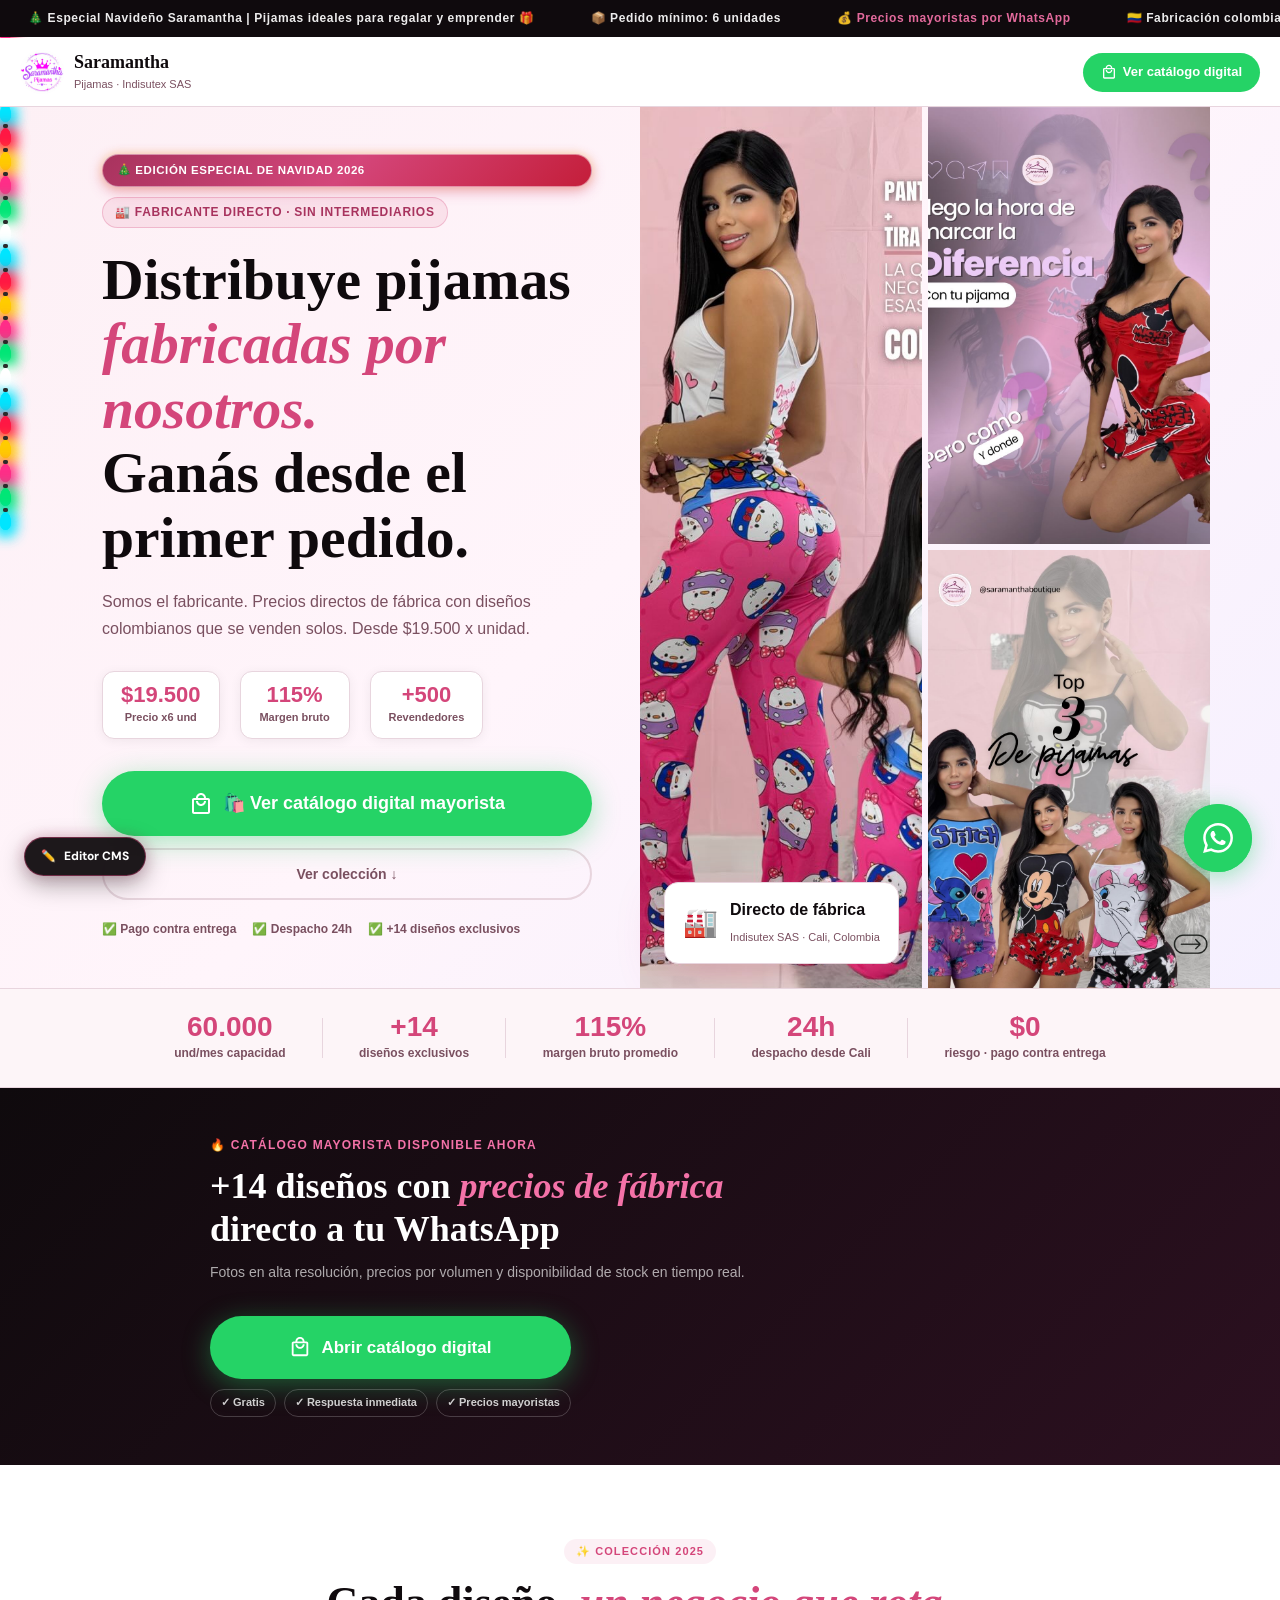
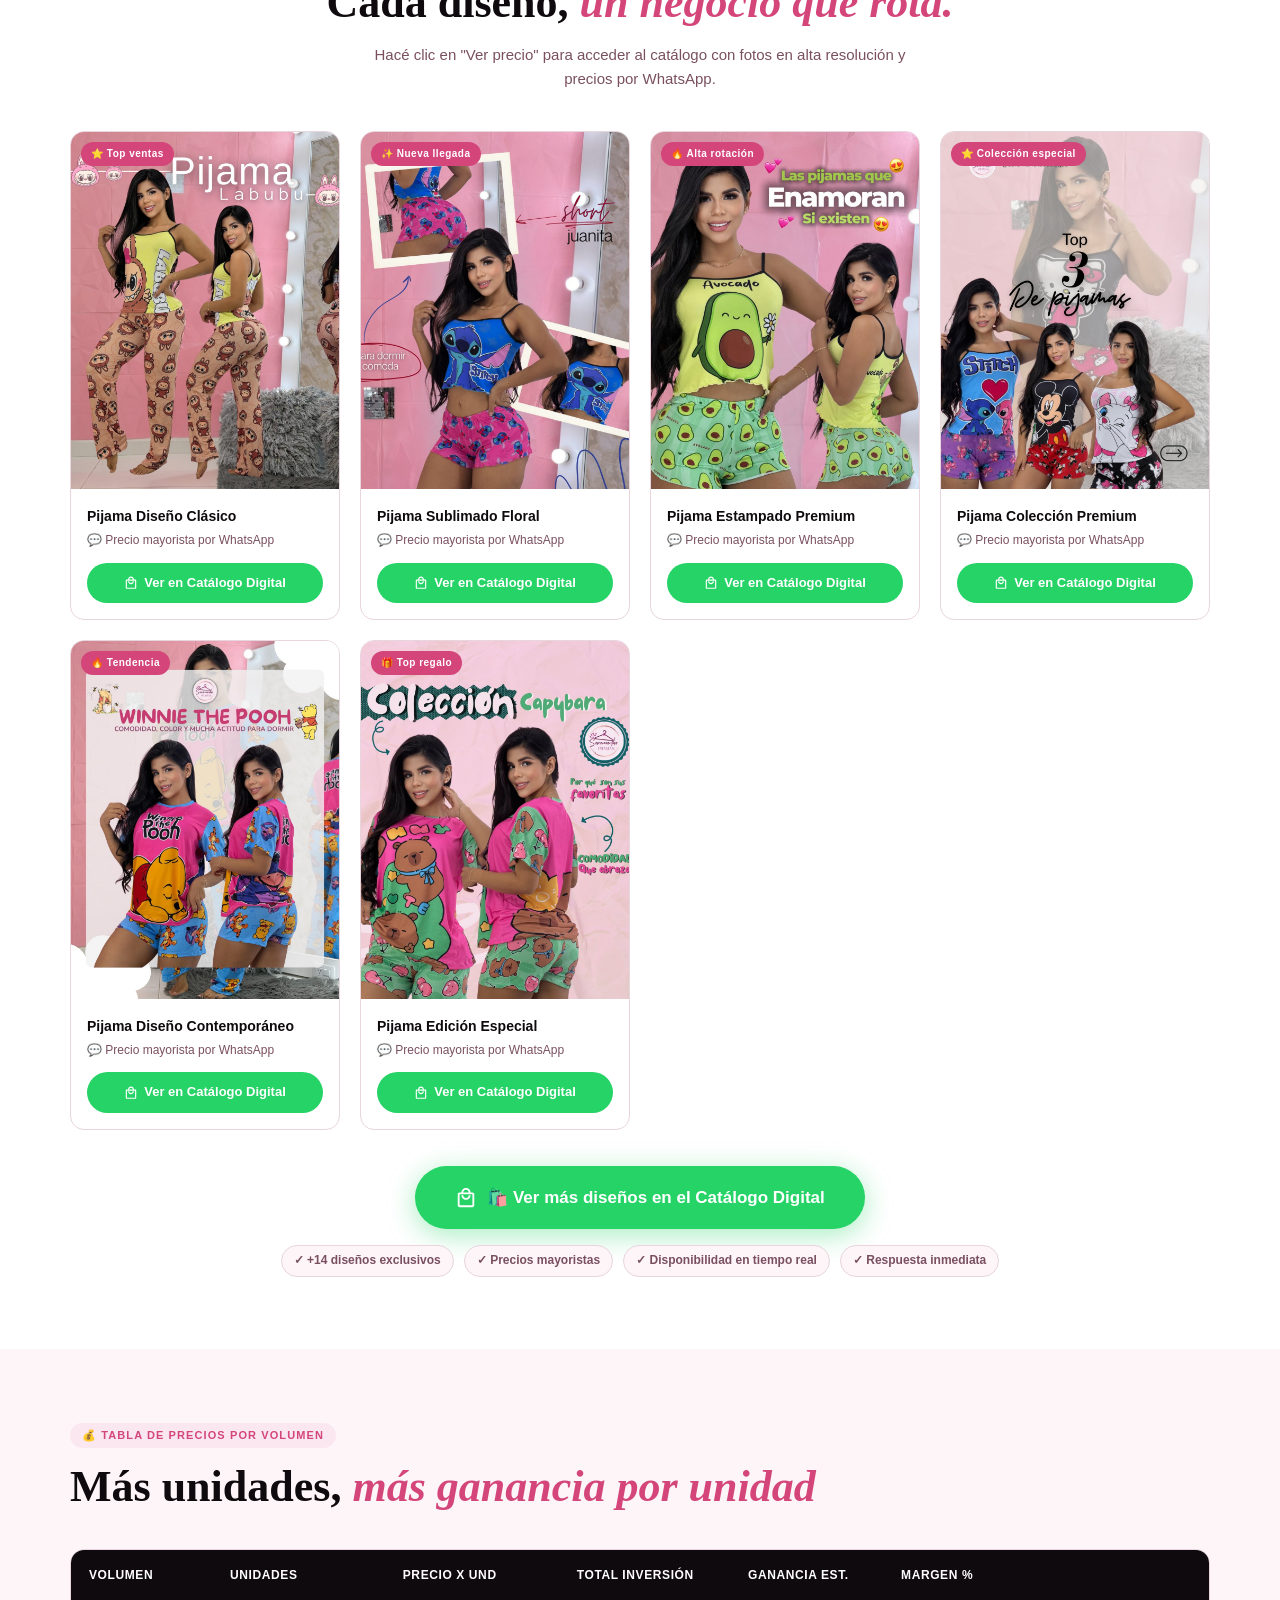
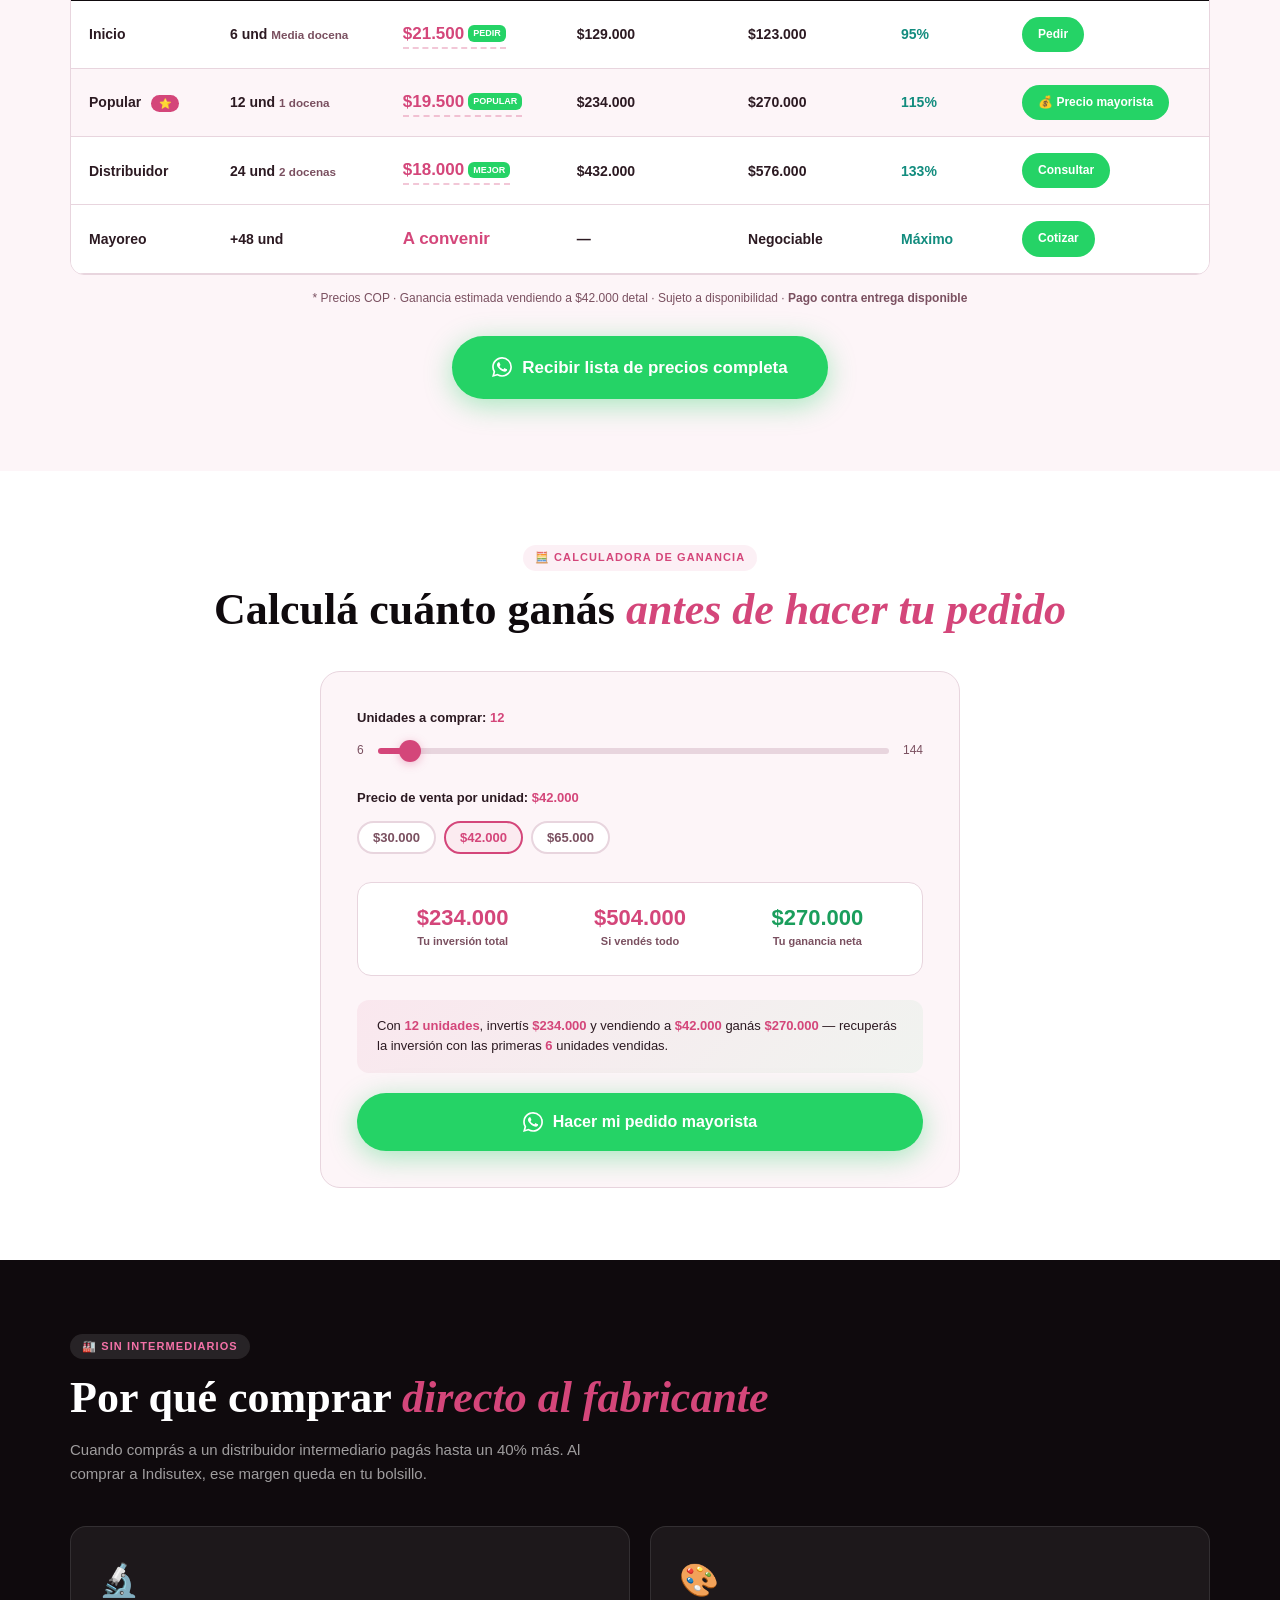
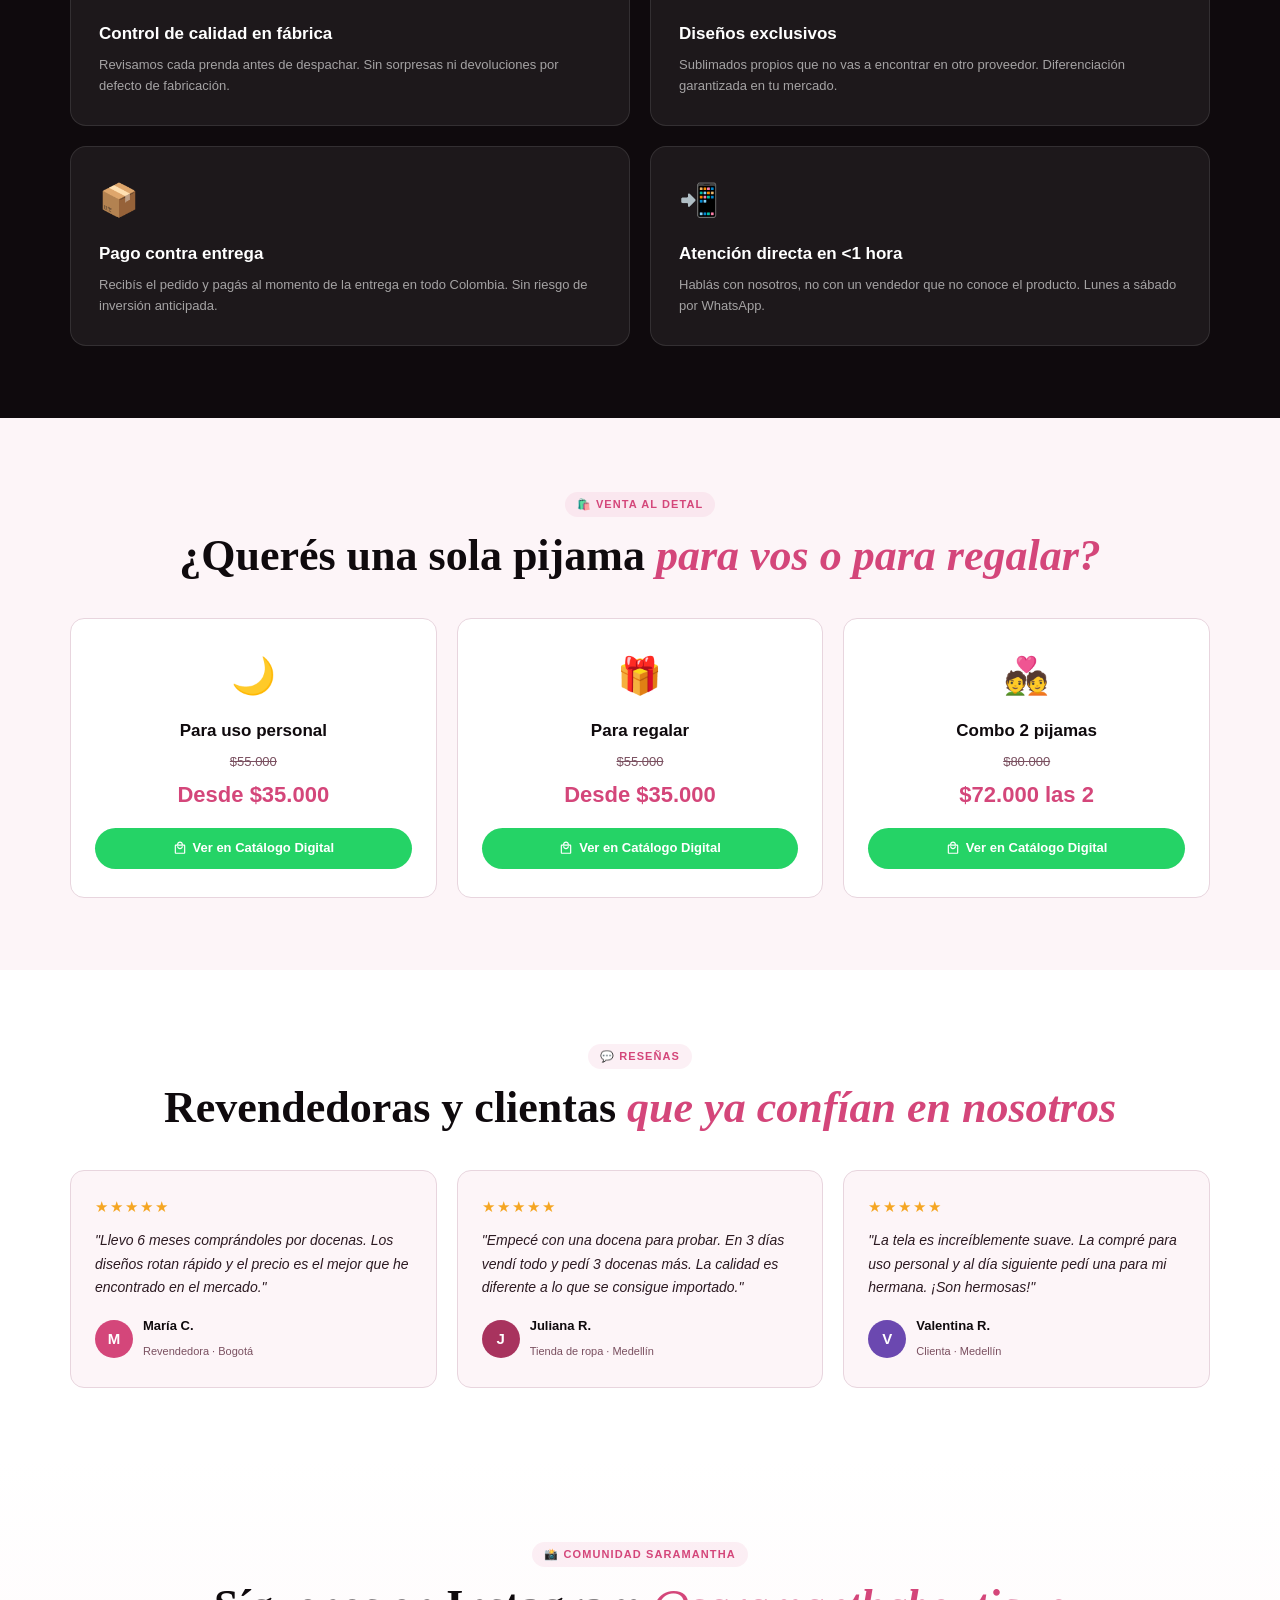
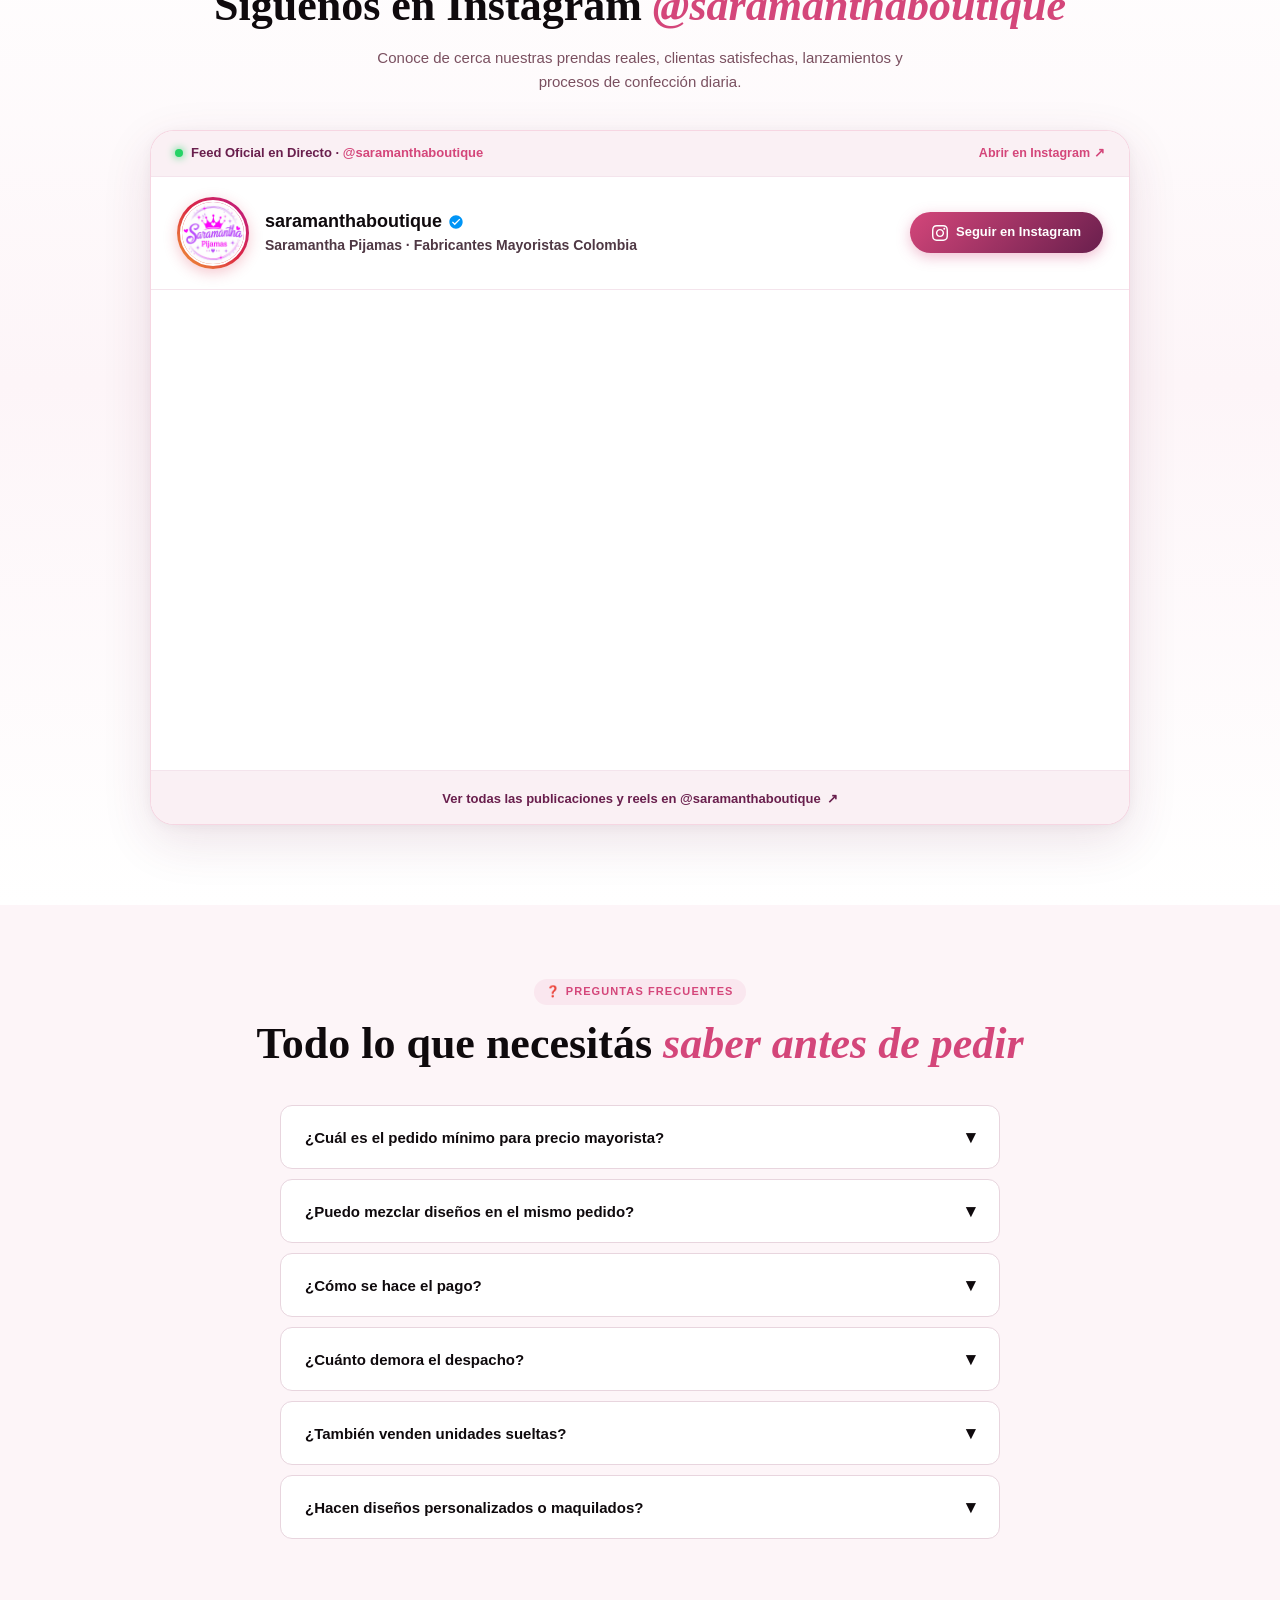
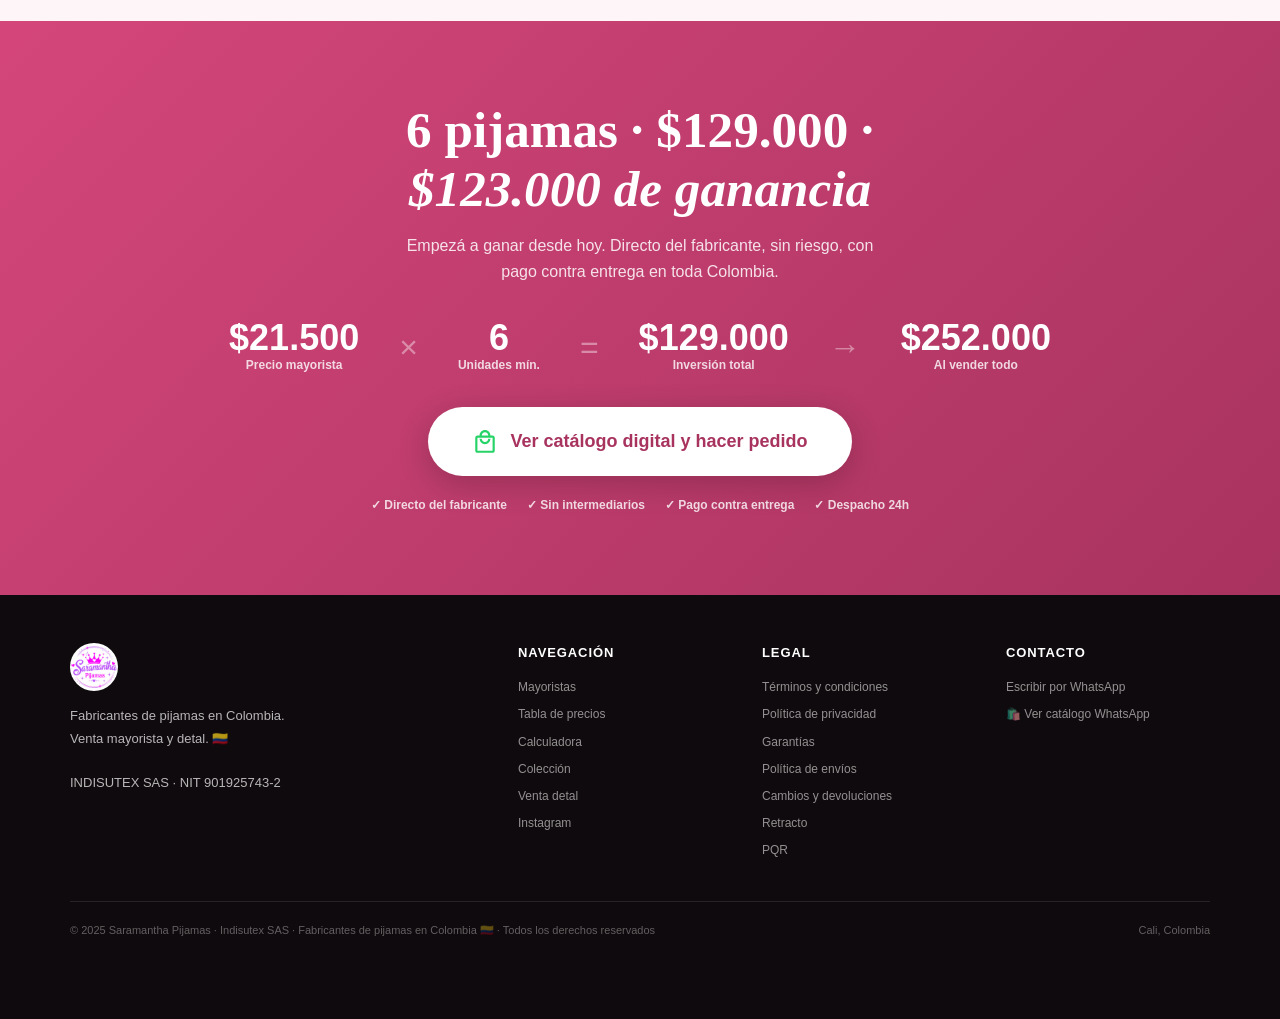
==== commit 70fed73f: "feat: implementar CMS visual in-page, Modo Navidad editable, muro de Instagram y enlaces a catálogo " ====
--- a/index.html
+++ b/index.html
@@ -1224,12 +1224,15 @@
       .final-pill-sep { display: none; }
     }
   </style>
+  <link rel="stylesheet" href="cms-editor.css">
 </head>
-<body id="inicio">
+<body id="inicio" class="modo-navidad">
+  <canvas id="snowCanvas" aria-hidden="true"></canvas>
 
 <!-- ===== TICKER ===== -->
-<div class="ticker-bar" aria-hidden="true">
+<div class="ticker-bar" aria-hidden="true" data-cms="ticker-bar">
   <div class="ticker-inner" id="ticker">
+    <span class="xmas-only xmas-ticker-item">🎄 Especial Navideño Saramantha | Pijamas ideales para regalar y emprender 🎁</span>
     <span>📦 Pedido mínimo: <strong>6 unidades</strong></span>
     <span class="accent">💰 Precios mayoristas por WhatsApp</span>
     <span>🇨🇴 Fabricación colombiana · Indisutex SAS</span>
@@ -1247,7 +1250,7 @@
 
 <!-- ===== MOBILE URGENCY BAR ===== -->
 <div class="mobile-urgency-bar" role="banner">
-  🔥 <strong>+500 revendedores activos</strong> · Pago contra entrega · <a href="https://wa.me/c/573228277608" onclick="fbq&&fbq('track','ViewContent')">Ver catálogo →</a>
+  🔥 <strong>+500 revendedores activos</strong> · Pago contra entrega · <a href="https://wa.me/c/573233486555" onclick="fbq&&fbq('track','ViewContent')">Ver catálogo →</a>
 </div>
 
 <!-- ===== MOBILE ABOVE-FOLD PROOF STRIP ===== -->
@@ -1272,24 +1275,50 @@
     </div>
   </a>
   <div class="navbar-cta">
-    <a href="https://wa.me/c/573228277608" class="btn-nav-wa" onclick="fbq&&fbq('track','ViewContent')">
-      <svg viewBox="0 0 24 24"><path d="M17.472 14.382c-.297-.149-1.758-.867-2.03-.967-.273-.099-.471-.148-.67.15-.197.297-.767.966-.94 1.164-.173.199-.347.223-.644.075-.297-.15-1.255-.463-2.39-1.475-.883-.788-1.48-1.761-1.653-2.059-.173-.297-.018-.458.13-.606.134-.133.298-.347.446-.52.149-.174.198-.298.298-.497.099-.198.05-.371-.025-.52-.075-.149-.669-1.612-.916-2.207-.242-.579-.487-.5-.669-.51-.173-.008-.371-.01-.57-.01-.198 0-.52.074-.792.372-.272.297-1.04 1.016-1.04 2.479 0 1.462 1.065 2.875 1.213 3.074.149.198 2.096 3.2 5.077 4.487.709.306 1.262.489 1.694.625.712.227 1.36.195 1.871.118.571-.085 1.758-.719 2.006-1.413.248-.694.248-1.289.173-1.413-.074-.124-.272-.198-.57-.347m-5.421 7.403h-.004a9.87 9.87 0 01-5.031-1.378l-.361-.214-3.741.982.998-3.648-.235-.374a9.86 9.86 0 01-1.51-5.26c.001-5.45 4.436-9.884 9.888-9.884 2.64 0 5.122 1.03 6.988 2.898a9.825 9.825 0 012.893 6.994c-.003 5.45-4.437 9.884-9.885 9.884m8.413-18.297A11.815 11.815 0 0012.05 0C5.495 0 .16 5.335.157 11.892c0 2.096.547 4.142 1.588 5.945L.057 24l6.305-1.654a11.882 11.882 0 005.683 1.448h.005c6.554 0 11.89-5.335 11.893-11.893a11.821 11.821 0 00-3.48-8.413Z"/></svg>
-      Ver catálogo
+    <a href="https://pijamasalmayor.com/saramantha" target="_blank" rel="noopener" class="btn-nav-wa" data-cms="nav-cta" data-cms-type="link" onclick="fbq&&fbq('track','ViewContent')">
+      <svg viewBox="0 0 24 24"><path d="M19 6h-2c0-2.76-2.24-5-5-5S7 3.24 7 6H5c-1.1 0-2 .9-2 2v12c0 1.1.9 2 2 2h14c1.1 0 2-.9 2-2V8c0-1.1-.9-2-2-2zm-7-3c1.66 0 3 1.34 3 3H9c0-1.66 1.34-3 3-3zm7 17H5V8h14v12zm-7-8c-1.66 0-3-1.34-3-3H7c0 2.76 2.24 5 5 5s5-2.24 5-5h-2c0 1.66-1.34 3-3 3z"/></svg>
+      Ver catálogo digital
     </a>
   </div>
 </nav>
 
 <!-- ===== HERO ===== -->
 <section class="hero" id="hero">
+  <!-- GUIRNALDA DE LUCES NAVIDEÑAS -->
+  <ul class="xmas-lights-garland xmas-only" aria-hidden="true">
+    <li class="xmas-light gold"></li>
+    <li class="xmas-light pink"></li>
+    <li class="xmas-light green"></li>
+    <li class="xmas-light white"></li>
+    <li class="xmas-light cyan"></li>
+    <li class="xmas-light red"></li>
+    <li class="xmas-light gold"></li>
+    <li class="xmas-light pink"></li>
+    <li class="xmas-light green"></li>
+    <li class="xmas-light white"></li>
+    <li class="xmas-light cyan"></li>
+    <li class="xmas-light red"></li>
+    <li class="xmas-light gold"></li>
+    <li class="xmas-light pink"></li>
+    <li class="xmas-light green"></li>
+    <li class="xmas-light white"></li>
+    <li class="xmas-light cyan"></li>
+    <li class="xmas-light red"></li>
+    <li class="xmas-light gold"></li>
+    <li class="xmas-light pink"></li>
+    <li class="xmas-light green"></li>
+    <li class="xmas-light cyan"></li>
+  </ul>
   <div class="hero-inner">
     <div class="hero-content">
-      <div class="hero-badge">🏭 Fabricante directo · Sin intermediarios</div>
-      <h1 class="hero-title">
+      <div class="xmas-badge xmas-only" data-cms="hero-xmas-badge">🎄 Edición Especial de Navidad 2026</div>
+      <div class="hero-badge" data-cms="hero-badge">🏭 Fabricante directo · Sin intermediarios</div>
+      <h1 class="hero-title" data-cms="hero-title">
         Distribuye pijamas<br>
         <em>fabricadas por nosotros.</em><br>
         Ganás desde el primer pedido.
       </h1>
-      <p class="hero-subtitle">
+      <p class="hero-subtitle" data-cms="hero-subtitle">
         Somos el fabricante. Precios directos de fábrica con diseños colombianos que se venden solos. Desde $19.500 x unidad.
       </p>
       <div class="hero-stats">
@@ -1307,12 +1336,12 @@
         </div>
       </div>
       <div class="hero-ctas">
-        <a href="https://wa.me/c/573228277608" class="btn-wa-primary" onclick="fbq&&fbq('track','Lead')">
-          <svg viewBox="0 0 24 24"><path d="M17.472 14.382c-.297-.149-1.758-.867-2.03-.967-.273-.099-.471-.148-.67.15-.197.297-.767.966-.94 1.164-.173.199-.347.223-.644.075-.297-.15-1.255-.463-2.39-1.475-.883-.788-1.48-1.761-1.653-2.059-.173-.297-.018-.458.13-.606.134-.133.298-.347.446-.52.149-.174.198-.298.298-.497.099-.198.05-.371-.025-.52-.075-.149-.669-1.612-.916-2.207-.242-.579-.487-.5-.669-.51-.173-.008-.371-.01-.57-.01-.198 0-.52.074-.792.372-.272.297-1.04 1.016-1.04 2.479 0 1.462 1.065 2.875 1.213 3.074.149.198 2.096 3.2 5.077 4.487.709.306 1.262.489 1.694.625.712.227 1.36.195 1.871.118.571-.085 1.758-.719 2.006-1.413.248-.694.248-1.289.173-1.413-.074-.124-.272-.198-.57-.347m-5.421 7.403h-.004a9.87 9.87 0 01-5.031-1.378l-.361-.214-3.741.982.998-3.648-.235-.374a9.86 9.86 0 01-1.51-5.26c.001-5.45 4.436-9.884 9.888-9.884 2.64 0 5.122 1.03 6.988 2.898a9.825 9.825 0 012.893 6.994c-.003 5.45-4.437 9.884-9.885 9.884m8.413-18.297A11.815 11.815 0 0012.05 0C5.495 0 .16 5.335.157 11.892c0 2.096.547 4.142 1.588 5.945L.057 24l6.305-1.654a11.882 11.882 0 005.683 1.448h.005c6.554 0 11.89-5.335 11.893-11.893a11.821 11.821 0 00-3.48-8.413Z"/></svg>
-          👉 Ver catálogo mayorista — WhatsApp
+        <a href="https://pijamasalmayor.com/saramantha" target="_blank" rel="noopener" class="btn-wa-primary" data-cms="hero-cta-primary" data-cms-type="link" onclick="fbq&&fbq('track','Lead')">
+          <svg viewBox="0 0 24 24"><path d="M19 6h-2c0-2.76-2.24-5-5-5S7 3.24 7 6H5c-1.1 0-2 .9-2 2v12c0 1.1.9 2 2 2h14c1.1 0 2-.9 2-2V8c0-1.1-.9-2-2-2zm-7-3c1.66 0 3 1.34 3 3H9c0-1.66 1.34-3 3-3zm7 17H5V8h14v12zm-7-8c-1.66 0-3-1.34-3-3H7c0 2.76 2.24 5 5 5s5-2.24 5-5h-2c0 1.66-1.34 3-3 3z"/></svg>
+          🛍️ Ver catálogo digital mayorista
         </a>
-        <a href="https://wa.me/573117757407?text=Hola%2C+quiero+ver+el+cat%C3%A1logo+de+detal" class="hero-cta-secondary-mobile" onclick="fbq&&fbq('track','ViewContent')">
-          🛍️ Ver catálogo detal — WhatsApp
+        <a href="https://wa.me/573117757407?text=Hola%2C+quiero+ver+el+cat%C3%A1logo+de+detal" target="_blank" rel="noopener" class="hero-cta-secondary-mobile" data-cms="hero-cta-secondary" data-cms-type="link" onclick="fbq&&fbq('track','ViewContent')">
+          💬 Ver catálogo detal · WhatsApp
         </a>
         <a href="#coleccion" class="btn-secondary">Ver colección ↓</a>
       </div>
@@ -1324,9 +1353,9 @@
     </div>
     <div class="hero-visual">
       <div class="hero-visual-grid">
-        <img src="100Carrusel.jpg" alt="Pijamas Saramantha mayorista Colombia" loading="eager" fetchpriority="high">
-        <img src="200Carrusel.jpg" alt="Pijamas por mayor Cali Colombia" loading="eager">
-        <img src="300Carrusel.jpg" alt="Pijamas sublimadas fabricante directo" loading="lazy">
+        <img src="100Carrusel.jpg" alt="Pijamas Saramantha mayorista Colombia" loading="eager" fetchpriority="high" data-cms="hero-img-1" data-cms-type="image">
+        <img src="200Carrusel.jpg" alt="Pijamas por mayor Cali Colombia" loading="eager" data-cms="hero-img-2" data-cms-type="image">
+        <img src="300Carrusel.jpg" alt="Pijamas sublimadas fabricante directo" loading="lazy" data-cms="hero-img-3" data-cms-type="image">
       </div>
       <div class="hero-overlay-badge">
         <span class="icon">🏭</span>
@@ -1355,17 +1384,42 @@
 </div>
 
 <!-- ===== CTA CATÁLOGO (ABOVE FOLD BLOCK) ===== -->
-<div class="catalogo-cta-section" id="mayorista">
+<div class="catalogo-cta-section" id="mayorista" data-cms="cat-block">
+  <!-- GUIRNALDA DE LUCES NAVIDEÑAS -->
+  <ul class="xmas-lights-garland xmas-only" aria-hidden="true">
+    <li class="xmas-light gold"></li>
+    <li class="xmas-light pink"></li>
+    <li class="xmas-light green"></li>
+    <li class="xmas-light white"></li>
+    <li class="xmas-light cyan"></li>
+    <li class="xmas-light red"></li>
+    <li class="xmas-light gold"></li>
+    <li class="xmas-light pink"></li>
+    <li class="xmas-light green"></li>
+    <li class="xmas-light white"></li>
+    <li class="xmas-light cyan"></li>
+    <li class="xmas-light red"></li>
+    <li class="xmas-light gold"></li>
+    <li class="xmas-light pink"></li>
+    <li class="xmas-light green"></li>
+    <li class="xmas-light white"></li>
+    <li class="xmas-light cyan"></li>
+    <li class="xmas-light red"></li>
+    <li class="xmas-light gold"></li>
+    <li class="xmas-light pink"></li>
+    <li class="xmas-light green"></li>
+    <li class="xmas-light cyan"></li>
+  </ul>
   <div class="catalogo-cta-inner">
     <div class="catalogo-cta-text">
-      <div class="eyebrow">🔥 Catálogo mayorista disponible ahora</div>
+      <div class="eyebrow" data-cms="cat-eyebrow">🔥 Catálogo mayorista disponible ahora</div>
       <h2>+14 diseños con <em>precios de fábrica</em><br>directo a tu WhatsApp</h2>
       <p>Fotos en alta resolución, precios por volumen y disponibilidad de stock en tiempo real.</p>
     </div>
     <div class="catalogo-cta-actions">
-      <a href="https://wa.me/c/573228277608" class="btn-wa-xl" onclick="fbq&&fbq('track','ViewContent')">
-        <svg viewBox="0 0 24 24"><path d="M17.472 14.382c-.297-.149-1.758-.867-2.03-.967-.273-.099-.471-.148-.67.15-.197.297-.767.966-.94 1.164-.173.199-.347.223-.644.075-.297-.15-1.255-.463-2.39-1.475-.883-.788-1.48-1.761-1.653-2.059-.173-.297-.018-.458.13-.606.134-.133.298-.347.446-.52.149-.174.198-.298.298-.497.099-.198.05-.371-.025-.52-.075-.149-.669-1.612-.916-2.207-.242-.579-.487-.5-.669-.51-.173-.008-.371-.01-.57-.01-.198 0-.52.074-.792.372-.272.297-1.04 1.016-1.04 2.479 0 1.462 1.065 2.875 1.213 3.074.149.198 2.096 3.2 5.077 4.487.709.306 1.262.489 1.694.625.712.227 1.36.195 1.871.118.571-.085 1.758-.719 2.006-1.413.248-.694.248-1.289.173-1.413-.074-.124-.272-.198-.57-.347m-5.421 7.403h-.004a9.87 9.87 0 01-5.031-1.378l-.361-.214-3.741.982.998-3.648-.235-.374a9.86 9.86 0 01-1.51-5.26c.001-5.45 4.436-9.884 9.888-9.884 2.64 0 5.122 1.03 6.988 2.898a9.825 9.825 0 012.893 6.994c-.003 5.45-4.437 9.884-9.885 9.884m8.413-18.297A11.815 11.815 0 0012.05 0C5.495 0 .16 5.335.157 11.892c0 2.096.547 4.142 1.588 5.945L.057 24l6.305-1.654a11.882 11.882 0 005.683 1.448h.005c6.554 0 11.89-5.335 11.893-11.893a11.821 11.821 0 00-3.48-8.413Z"/></svg>
-        Abrir catálogo WhatsApp
+      <a href="https://pijamasalmayor.com/saramantha" target="_blank" rel="noopener" class="btn-wa-xl" data-cms="cat-cta-btn" data-cms-type="link" onclick="fbq&&fbq('track','ViewContent')">
+        <svg viewBox="0 0 24 24"><path d="M19 6h-2c0-2.76-2.24-5-5-5S7 3.24 7 6H5c-1.1 0-2 .9-2 2v12c0 1.1.9 2 2 2h14c1.1 0 2-.9 2-2V8c0-1.1-.9-2-2-2zm-7-3c1.66 0 3 1.34 3 3H9c0-1.66 1.34-3 3-3zm7 17H5V8h14v12zm-7-8c-1.66 0-3-1.34-3-3H7c0 2.76 2.24 5 5 5s5-2.24 5-5h-2c0 1.66-1.34 3-3 3z"/></svg>
+        Abrir catálogo digital
       </a>
       <div class="catalogo-chips">
         <span class="cat-chip">✓ Gratis</span>
@@ -1391,16 +1445,16 @@
           <img src="10Carrusel.jpg" alt="Pijama Diseño Clásico Saramantha" loading="lazy">
           <span class="card-badge">⭐ Top ventas</span>
 
-          <a href="https://wa.me/c/573228277608" class="card-img-overlay" onclick="fbq&&fbq('track','AddToCart')" aria-label="Ver precio por WhatsApp">
-            <span class="card-img-overlay-btn"><svg viewBox="0 0 24 24"><path d="M17.472 14.382c-.297-.149-1.758-.867-2.03-.967-.273-.099-.471-.148-.67.15-.197.297-.767.966-.94 1.164-.173.199-.347.223-.644.075-.297-.15-1.255-.463-2.39-1.475-.883-.788-1.48-1.761-1.653-2.059-.173-.297-.018-.458.13-.606.134-.133.298-.347.446-.52.149-.174.198-.298.298-.497.099-.198.05-.371-.025-.52-.075-.149-.669-1.612-.916-2.207-.242-.579-.487-.5-.669-.51-.173-.008-.371-.01-.57-.01-.198 0-.52.074-.792.372-.272.297-1.04 1.016-1.04 2.479 0 1.462 1.065 2.875 1.213 3.074.149.198 2.096 3.2 5.077 4.487.709.306 1.262.489 1.694.625.712.227 1.36.195 1.871.118.571-.085 1.758-.719 2.006-1.413.248-.694.248-1.289.173-1.413-.074-.124-.272-.198-.57-.347m-5.421 7.403h-.004a9.87 9.87 0 01-5.031-1.378l-.361-.214-3.741.982.998-3.648-.235-.374a9.86 9.86 0 01-1.51-5.26c.001-5.45 4.436-9.884 9.888-9.884 2.64 0 5.122 1.03 6.988 2.898a9.825 9.825 0 012.893 6.994c-.003 5.45-4.437 9.884-9.885 9.884m8.413-18.297A11.815 11.815 0 0012.05 0C5.495 0 .16 5.335.157 11.892c0 2.096.547 4.142 1.588 5.945L.057 24l6.305-1.654a11.882 11.882 0 005.683 1.448h.005c6.554 0 11.89-5.335 11.893-11.893a11.821 11.821 0 00-3.48-8.413Z"/></svg> Ver precio</span>
+          <a href="https://pijamasalmayor.com/saramantha" target="_blank" rel="noopener" class="card-img-overlay" aria-label="Ver en Catálogo Digital">
+            <span class="card-img-overlay-btn"><svg viewBox="0 0 24 24"><path d="M19 6h-2c0-2.76-2.24-5-5-5S7 3.24 7 6H5c-1.1 0-2 .9-2 2v12c0 1.1.9 2 2 2h14c1.1 0 2-.9 2-2V8c0-1.1-.9-2-2-2zm-7-3c1.66 0 3 1.34 3 3H9c0-1.66 1.34-3 3-3zm7 17H5V8h14v12zm-7-8c-1.66 0-3-1.34-3-3H7c0 2.76 2.24 5 5 5s5-2.24 5-5h-2c0 1.66-1.34 3-3 3z"/></svg> Ver en Catálogo Digital</span>
           </a>
         </div>
         <div class="card-body">
           <div class="card-name">Pijama Diseño Clásico</div>
           <div class="card-note">💬 Precio mayorista por WhatsApp</div>
-          <a href="https://wa.me/c/573228277608" class="card-cta" onclick="fbq&&fbq('track','AddToCart')">
-            <svg viewBox="0 0 24 24"><path d="M17.472 14.382c-.297-.149-1.758-.867-2.03-.967-.273-.099-.471-.148-.67.15-.197.297-.767.966-.94 1.164-.173.199-.347.223-.644.075-.297-.15-1.255-.463-2.39-1.475-.883-.788-1.48-1.761-1.653-2.059-.173-.297-.018-.458.13-.606.134-.133.298-.347.446-.52.149-.174.198-.298.298-.497.099-.198.05-.371-.025-.52-.075-.149-.669-1.612-.916-2.207-.242-.579-.487-.5-.669-.51-.173-.008-.371-.01-.57-.01-.198 0-.52.074-.792.372-.272.297-1.04 1.016-1.04 2.479 0 1.462 1.065 2.875 1.213 3.074.149.198 2.096 3.2 5.077 4.487.709.306 1.262.489 1.694.625.712.227 1.36.195 1.871.118.571-.085 1.758-.719 2.006-1.413.248-.694.248-1.289.173-1.413-.074-.124-.272-.198-.57-.347m-5.421 7.403h-.004a9.87 9.87 0 01-5.031-1.378l-.361-.214-3.741.982.998-3.648-.235-.374a9.86 9.86 0 01-1.51-5.26c.001-5.45 4.436-9.884 9.888-9.884 2.64 0 5.122 1.03 6.988 2.898a9.825 9.825 0 012.893 6.994c-.003 5.45-4.437 9.884-9.885 9.884m8.413-18.297A11.815 11.815 0 0012.05 0C5.495 0 .16 5.335.157 11.892c0 2.096.547 4.142 1.588 5.945L.057 24l6.305-1.654a11.882 11.882 0 005.683 1.448h.005c6.554 0 11.89-5.335 11.893-11.893a11.821 11.821 0 00-3.48-8.413Z"/></svg>
-            Ver precio mayorista
+          <a href="https://pijamasalmayor.com/saramantha" target="_blank" rel="noopener" class="card-cta">
+            <svg viewBox="0 0 24 24"><path d="M19 6h-2c0-2.76-2.24-5-5-5S7 3.24 7 6H5c-1.1 0-2 .9-2 2v12c0 1.1.9 2 2 2h14c1.1 0 2-.9 2-2V8c0-1.1-.9-2-2-2zm-7-3c1.66 0 3 1.34 3 3H9c0-1.66 1.34-3 3-3zm7 17H5V8h14v12zm-7-8c-1.66 0-3-1.34-3-3H7c0 2.76 2.24 5 5 5s5-2.24 5-5h-2c0 1.66-1.34 3-3 3z"/></svg>
+            Ver en Catálogo Digital
           </a>
         </div>
       </div>
@@ -1410,16 +1464,16 @@
           <img src="20Carrusel.jpg" alt="Pijama Sublimado Floral Saramantha" loading="lazy">
           <span class="card-badge">✨ Nueva llegada</span>
 
-          <a href="https://wa.me/c/573228277608" class="card-img-overlay" onclick="fbq&&fbq('track','AddToCart')" aria-label="Ver precio por WhatsApp">
-            <span class="card-img-overlay-btn"><svg viewBox="0 0 24 24"><path d="M17.472 14.382c-.297-.149-1.758-.867-2.03-.967-.273-.099-.471-.148-.67.15-.197.297-.767.966-.94 1.164-.173.199-.347.223-.644.075-.297-.15-1.255-.463-2.39-1.475-.883-.788-1.48-1.761-1.653-2.059-.173-.297-.018-.458.13-.606.134-.133.298-.347.446-.52.149-.174.198-.298.298-.497.099-.198.05-.371-.025-.52-.075-.149-.669-1.612-.916-2.207-.242-.579-.487-.5-.669-.51-.173-.008-.371-.01-.57-.01-.198 0-.52.074-.792.372-.272.297-1.04 1.016-1.04 2.479 0 1.462 1.065 2.875 1.213 3.074.149.198 2.096 3.2 5.077 4.487.709.306 1.262.489 1.694.625.712.227 1.36.195 1.871.118.571-.085 1.758-.719 2.006-1.413.248-.694.248-1.289.173-1.413-.074-.124-.272-.198-.57-.347m-5.421 7.403h-.004a9.87 9.87 0 01-5.031-1.378l-.361-.214-3.741.982.998-3.648-.235-.374a9.86 9.86 0 01-1.51-5.26c.001-5.45 4.436-9.884 9.888-9.884 2.64 0 5.122 1.03 6.988 2.898a9.825 9.825 0 012.893 6.994c-.003 5.45-4.437 9.884-9.885 9.884m8.413-18.297A11.815 11.815 0 0012.05 0C5.495 0 .16 5.335.157 11.892c0 2.096.547 4.142 1.588 5.945L.057 24l6.305-1.654a11.882 11.882 0 005.683 1.448h.005c6.554 0 11.89-5.335 11.893-11.893a11.821 11.821 0 00-3.48-8.413Z"/></svg> Ver precio</span>
+          <a href="https://pijamasalmayor.com/saramantha" target="_blank" rel="noopener" class="card-img-overlay" aria-label="Ver en Catálogo Digital">
+            <span class="card-img-overlay-btn"><svg viewBox="0 0 24 24"><path d="M19 6h-2c0-2.76-2.24-5-5-5S7 3.24 7 6H5c-1.1 0-2 .9-2 2v12c0 1.1.9 2 2 2h14c1.1 0 2-.9 2-2V8c0-1.1-.9-2-2-2zm-7-3c1.66 0 3 1.34 3 3H9c0-1.66 1.34-3 3-3zm7 17H5V8h14v12zm-7-8c-1.66 0-3-1.34-3-3H7c0 2.76 2.24 5 5 5s5-2.24 5-5h-2c0 1.66-1.34 3-3 3z"/></svg> Ver en Catálogo Digital</span>
           </a>
         </div>
         <div class="card-body">
           <div class="card-name">Pijama Sublimado Floral</div>
           <div class="card-note">💬 Precio mayorista por WhatsApp</div>
-          <a href="https://wa.me/c/573228277608" class="card-cta" onclick="fbq&&fbq('track','AddToCart')">
-            <svg viewBox="0 0 24 24"><path d="M17.472 14.382c-.297-.149-1.758-.867-2.03-.967-.273-.099-.471-.148-.67.15-.197.297-.767.966-.94 1.164-.173.199-.347.223-.644.075-.297-.15-1.255-.463-2.39-1.475-.883-.788-1.48-1.761-1.653-2.059-.173-.297-.018-.458.13-.606.134-.133.298-.347.446-.52.149-.174.198-.298.298-.497.099-.198.05-.371-.025-.52-.075-.149-.669-1.612-.916-2.207-.242-.579-.487-.5-.669-.51-.173-.008-.371-.01-.57-.01-.198 0-.52.074-.792.372-.272.297-1.04 1.016-1.04 2.479 0 1.462 1.065 2.875 1.213 3.074.149.198 2.096 3.2 5.077 4.487.709.306 1.262.489 1.694.625.712.227 1.36.195 1.871.118.571-.085 1.758-.719 2.006-1.413.248-.694.248-1.289.173-1.413-.074-.124-.272-.198-.57-.347m-5.421 7.403h-.004a9.87 9.87 0 01-5.031-1.378l-.361-.214-3.741.982.998-3.648-.235-.374a9.86 9.86 0 01-1.51-5.26c.001-5.45 4.436-9.884 9.888-9.884 2.64 0 5.122 1.03 6.988 2.898a9.825 9.825 0 012.893 6.994c-.003 5.45-4.437 9.884-9.885 9.884m8.413-18.297A11.815 11.815 0 0012.05 0C5.495 0 .16 5.335.157 11.892c0 2.096.547 4.142 1.588 5.945L.057 24l6.305-1.654a11.882 11.882 0 005.683 1.448h.005c6.554 0 11.89-5.335 11.893-11.893a11.821 11.821 0 00-3.48-8.413Z"/></svg>
-            Ver precio mayorista
+          <a href="https://pijamasalmayor.com/saramantha" target="_blank" rel="noopener" class="card-cta">
+            <svg viewBox="0 0 24 24"><path d="M19 6h-2c0-2.76-2.24-5-5-5S7 3.24 7 6H5c-1.1 0-2 .9-2 2v12c0 1.1.9 2 2 2h14c1.1 0 2-.9 2-2V8c0-1.1-.9-2-2-2zm-7-3c1.66 0 3 1.34 3 3H9c0-1.66 1.34-3 3-3zm7 17H5V8h14v12zm-7-8c-1.66 0-3-1.34-3-3H7c0 2.76 2.24 5 5 5s5-2.24 5-5h-2c0 1.66-1.34 3-3 3z"/></svg>
+            Ver en Catálogo Digital
           </a>
         </div>
       </div>
@@ -1429,16 +1483,16 @@
           <img src="30Carrusel.jpg" alt="Pijama Estampado Premium Saramantha" loading="lazy">
           <span class="card-badge">🔥 Alta rotación</span>
 
-          <a href="https://wa.me/c/573228277608" class="card-img-overlay" onclick="fbq&&fbq('track','AddToCart')" aria-label="Ver precio por WhatsApp">
-            <span class="card-img-overlay-btn"><svg viewBox="0 0 24 24"><path d="M17.472 14.382c-.297-.149-1.758-.867-2.03-.967-.273-.099-.471-.148-.67.15-.197.297-.767.966-.94 1.164-.173.199-.347.223-.644.075-.297-.15-1.255-.463-2.39-1.475-.883-.788-1.48-1.761-1.653-2.059-.173-.297-.018-.458.13-.606.134-.133.298-.347.446-.52.149-.174.198-.298.298-.497.099-.198.05-.371-.025-.52-.075-.149-.669-1.612-.916-2.207-.242-.579-.487-.5-.669-.51-.173-.008-.371-.01-.57-.01-.198 0-.52.074-.792.372-.272.297-1.04 1.016-1.04 2.479 0 1.462 1.065 2.875 1.213 3.074.149.198 2.096 3.2 5.077 4.487.709.306 1.262.489 1.694.625.712.227 1.36.195 1.871.118.571-.085 1.758-.719 2.006-1.413.248-.694.248-1.289.173-1.413-.074-.124-.272-.198-.57-.347m-5.421 7.403h-.004a9.87 9.87 0 01-5.031-1.378l-.361-.214-3.741.982.998-3.648-.235-.374a9.86 9.86 0 01-1.51-5.26c.001-5.45 4.436-9.884 9.888-9.884 2.64 0 5.122 1.03 6.988 2.898a9.825 9.825 0 012.893 6.994c-.003 5.45-4.437 9.884-9.885 9.884m8.413-18.297A11.815 11.815 0 0012.05 0C5.495 0 .16 5.335.157 11.892c0 2.096.547 4.142 1.588 5.945L.057 24l6.305-1.654a11.882 11.882 0 005.683 1.448h.005c6.554 0 11.89-5.335 11.893-11.893a11.821 11.821 0 00-3.48-8.413Z"/></svg> Ver precio</span>
+          <a href="https://pijamasalmayor.com/saramantha" target="_blank" rel="noopener" class="card-img-overlay" aria-label="Ver en Catálogo Digital">
+            <span class="card-img-overlay-btn"><svg viewBox="0 0 24 24"><path d="M19 6h-2c0-2.76-2.24-5-5-5S7 3.24 7 6H5c-1.1 0-2 .9-2 2v12c0 1.1.9 2 2 2h14c1.1 0 2-.9 2-2V8c0-1.1-.9-2-2-2zm-7-3c1.66 0 3 1.34 3 3H9c0-1.66 1.34-3 3-3zm7 17H5V8h14v12zm-7-8c-1.66 0-3-1.34-3-3H7c0 2.76 2.24 5 5 5s5-2.24 5-5h-2c0 1.66-1.34 3-3 3z"/></svg> Ver en Catálogo Digital</span>
           </a>
         </div>
         <div class="card-body">
           <div class="card-name">Pijama Estampado Premium</div>
           <div class="card-note">💬 Precio mayorista por WhatsApp</div>
-          <a href="https://wa.me/c/573228277608" class="card-cta" onclick="fbq&&fbq('track','AddToCart')">
-            <svg viewBox="0 0 24 24"><path d="M17.472 14.382c-.297-.149-1.758-.867-2.03-.967-.273-.099-.471-.148-.67.15-.197.297-.767.966-.94 1.164-.173.199-.347.223-.644.075-.297-.15-1.255-.463-2.39-1.475-.883-.788-1.48-1.761-1.653-2.059-.173-.297-.018-.458.13-.606.134-.133.298-.347.446-.52.149-.174.198-.298.298-.497.099-.198.05-.371-.025-.52-.075-.149-.669-1.612-.916-2.207-.242-.579-.487-.5-.669-.51-.173-.008-.371-.01-.57-.01-.198 0-.52.074-.792.372-.272.297-1.04 1.016-1.04 2.479 0 1.462 1.065 2.875 1.213 3.074.149.198 2.096 3.2 5.077 4.487.709.306 1.262.489 1.694.625.712.227 1.36.195 1.871.118.571-.085 1.758-.719 2.006-1.413.248-.694.248-1.289.173-1.413-.074-.124-.272-.198-.57-.347m-5.421 7.403h-.004a9.87 9.87 0 01-5.031-1.378l-.361-.214-3.741.982.998-3.648-.235-.374a9.86 9.86 0 01-1.51-5.26c.001-5.45 4.436-9.884 9.888-9.884 2.64 0 5.122 1.03 6.988 2.898a9.825 9.825 0 012.893 6.994c-.003 5.45-4.437 9.884-9.885 9.884m8.413-18.297A11.815 11.815 0 0012.05 0C5.495 0 .16 5.335.157 11.892c0 2.096.547 4.142 1.588 5.945L.057 24l6.305-1.654a11.882 11.882 0 005.683 1.448h.005c6.554 0 11.89-5.335 11.893-11.893a11.821 11.821 0 00-3.48-8.413Z"/></svg>
-            Ver precio mayorista
+          <a href="https://pijamasalmayor.com/saramantha" target="_blank" rel="noopener" class="card-cta">
+            <svg viewBox="0 0 24 24"><path d="M19 6h-2c0-2.76-2.24-5-5-5S7 3.24 7 6H5c-1.1 0-2 .9-2 2v12c0 1.1.9 2 2 2h14c1.1 0 2-.9 2-2V8c0-1.1-.9-2-2-2zm-7-3c1.66 0 3 1.34 3 3H9c0-1.66 1.34-3 3-3zm7 17H5V8h14v12zm-7-8c-1.66 0-3-1.34-3-3H7c0 2.76 2.24 5 5 5s5-2.24 5-5h-2c0 1.66-1.34 3-3 3z"/></svg>
+            Ver en Catálogo Digital
           </a>
         </div>
       </div>
@@ -1448,16 +1502,16 @@
           <img src="300Carrusel.jpg" alt="Pijama Colección Premium Saramantha" loading="lazy">
           <span class="card-badge">⭐ Colección especial</span>
 
-          <a href="https://wa.me/c/573228277608" class="card-img-overlay" onclick="fbq&&fbq('track','AddToCart')" aria-label="Ver precio por WhatsApp">
-            <span class="card-img-overlay-btn"><svg viewBox="0 0 24 24"><path d="M17.472 14.382c-.297-.149-1.758-.867-2.03-.967-.273-.099-.471-.148-.67.15-.197.297-.767.966-.94 1.164-.173.199-.347.223-.644.075-.297-.15-1.255-.463-2.39-1.475-.883-.788-1.48-1.761-1.653-2.059-.173-.297-.018-.458.13-.606.134-.133.298-.347.446-.52.149-.174.198-.298.298-.497.099-.198.05-.371-.025-.52-.075-.149-.669-1.612-.916-2.207-.242-.579-.487-.5-.669-.51-.173-.008-.371-.01-.57-.01-.198 0-.52.074-.792.372-.272.297-1.04 1.016-1.04 2.479 0 1.462 1.065 2.875 1.213 3.074.149.198 2.096 3.2 5.077 4.487.709.306 1.262.489 1.694.625.712.227 1.36.195 1.871.118.571-.085 1.758-.719 2.006-1.413.248-.694.248-1.289.173-1.413-.074-.124-.272-.198-.57-.347m-5.421 7.403h-.004a9.87 9.87 0 01-5.031-1.378l-.361-.214-3.741.982.998-3.648-.235-.374a9.86 9.86 0 01-1.51-5.26c.001-5.45 4.436-9.884 9.888-9.884 2.64 0 5.122 1.03 6.988 2.898a9.825 9.825 0 012.893 6.994c-.003 5.45-4.437 9.884-9.885 9.884m8.413-18.297A11.815 11.815 0 0012.05 0C5.495 0 .16 5.335.157 11.892c0 2.096.547 4.142 1.588 5.945L.057 24l6.305-1.654a11.882 11.882 0 005.683 1.448h.005c6.554 0 11.89-5.335 11.893-11.893a11.821 11.821 0 00-3.48-8.413Z"/></svg> Ver precio</span>
+          <a href="https://pijamasalmayor.com/saramantha" target="_blank" rel="noopener" class="card-img-overlay" aria-label="Ver en Catálogo Digital">
+            <span class="card-img-overlay-btn"><svg viewBox="0 0 24 24"><path d="M19 6h-2c0-2.76-2.24-5-5-5S7 3.24 7 6H5c-1.1 0-2 .9-2 2v12c0 1.1.9 2 2 2h14c1.1 0 2-.9 2-2V8c0-1.1-.9-2-2-2zm-7-3c1.66 0 3 1.34 3 3H9c0-1.66 1.34-3 3-3zm7 17H5V8h14v12zm-7-8c-1.66 0-3-1.34-3-3H7c0 2.76 2.24 5 5 5s5-2.24 5-5h-2c0 1.66-1.34 3-3 3z"/></svg> Ver en Catálogo Digital</span>
           </a>
         </div>
         <div class="card-body">
           <div class="card-name">Pijama Colección Premium</div>
           <div class="card-note">💬 Precio mayorista por WhatsApp</div>
-          <a href="https://wa.me/c/573228277608" class="card-cta" onclick="fbq&&fbq('track','AddToCart')">
-            <svg viewBox="0 0 24 24"><path d="M17.472 14.382c-.297-.149-1.758-.867-2.03-.967-.273-.099-.471-.148-.67.15-.197.297-.767.966-.94 1.164-.173.199-.347.223-.644.075-.297-.15-1.255-.463-2.39-1.475-.883-.788-1.48-1.761-1.653-2.059-.173-.297-.018-.458.13-.606.134-.133.298-.347.446-.52.149-.174.198-.298.298-.497.099-.198.05-.371-.025-.52-.075-.149-.669-1.612-.916-2.207-.242-.579-.487-.5-.669-.51-.173-.008-.371-.01-.57-.01-.198 0-.52.074-.792.372-.272.297-1.04 1.016-1.04 2.479 0 1.462 1.065 2.875 1.213 3.074.149.198 2.096 3.2 5.077 4.487.709.306 1.262.489 1.694.625.712.227 1.36.195 1.871.118.571-.085 1.758-.719 2.006-1.413.248-.694.248-1.289.173-1.413-.074-.124-.272-.198-.57-.347m-5.421 7.403h-.004a9.87 9.87 0 01-5.031-1.378l-.361-.214-3.741.982.998-3.648-.235-.374a9.86 9.86 0 01-1.51-5.26c.001-5.45 4.436-9.884 9.888-9.884 2.64 0 5.122 1.03 6.988 2.898a9.825 9.825 0 012.893 6.994c-.003 5.45-4.437 9.884-9.885 9.884m8.413-18.297A11.815 11.815 0 0012.05 0C5.495 0 .16 5.335.157 11.892c0 2.096.547 4.142 1.588 5.945L.057 24l6.305-1.654a11.882 11.882 0 005.683 1.448h.005c6.554 0 11.89-5.335 11.893-11.893a11.821 11.821 0 00-3.48-8.413Z"/></svg>
-            Ver precio mayorista
+          <a href="https://pijamasalmayor.com/saramantha" target="_blank" rel="noopener" class="card-cta">
+            <svg viewBox="0 0 24 24"><path d="M19 6h-2c0-2.76-2.24-5-5-5S7 3.24 7 6H5c-1.1 0-2 .9-2 2v12c0 1.1.9 2 2 2h14c1.1 0 2-.9 2-2V8c0-1.1-.9-2-2-2zm-7-3c1.66 0 3 1.34 3 3H9c0-1.66 1.34-3 3-3zm7 17H5V8h14v12zm-7-8c-1.66 0-3-1.34-3-3H7c0 2.76 2.24 5 5 5s5-2.24 5-5h-2c0 1.66-1.34 3-3 3z"/></svg>
+            Ver en Catálogo Digital
           </a>
         </div>
       </div>
@@ -1467,16 +1521,16 @@
           <img src="400Carrusel.jpg" alt="Pijama Contemporáneo Saramantha" loading="lazy">
           <span class="card-badge">🔥 Tendencia</span>
 
-          <a href="https://wa.me/c/573228277608" class="card-img-overlay" onclick="fbq&&fbq('track','AddToCart')" aria-label="Ver precio por WhatsApp">
-            <span class="card-img-overlay-btn"><svg viewBox="0 0 24 24"><path d="M17.472 14.382c-.297-.149-1.758-.867-2.03-.967-.273-.099-.471-.148-.67.15-.197.297-.767.966-.94 1.164-.173.199-.347.223-.644.075-.297-.15-1.255-.463-2.39-1.475-.883-.788-1.48-1.761-1.653-2.059-.173-.297-.018-.458.13-.606.134-.133.298-.347.446-.52.149-.174.198-.298.298-.497.099-.198.05-.371-.025-.52-.075-.149-.669-1.612-.916-2.207-.242-.579-.487-.5-.669-.51-.173-.008-.371-.01-.57-.01-.198 0-.52.074-.792.372-.272.297-1.04 1.016-1.04 2.479 0 1.462 1.065 2.875 1.213 3.074.149.198 2.096 3.2 5.077 4.487.709.306 1.262.489 1.694.625.712.227 1.36.195 1.871.118.571-.085 1.758-.719 2.006-1.413.248-.694.248-1.289.173-1.413-.074-.124-.272-.198-.57-.347m-5.421 7.403h-.004a9.87 9.87 0 01-5.031-1.378l-.361-.214-3.741.982.998-3.648-.235-.374a9.86 9.86 0 01-1.51-5.26c.001-5.45 4.436-9.884 9.888-9.884 2.64 0 5.122 1.03 6.988 2.898a9.825 9.825 0 012.893 6.994c-.003 5.45-4.437 9.884-9.885 9.884m8.413-18.297A11.815 11.815 0 0012.05 0C5.495 0 .16 5.335.157 11.892c0 2.096.547 4.142 1.588 5.945L.057 24l6.305-1.654a11.882 11.882 0 005.683 1.448h.005c6.554 0 11.89-5.335 11.893-11.893a11.821 11.821 0 00-3.48-8.413Z"/></svg> Ver precio</span>
+          <a href="https://pijamasalmayor.com/saramantha" target="_blank" rel="noopener" class="card-img-overlay" aria-label="Ver en Catálogo Digital">
+            <span class="card-img-overlay-btn"><svg viewBox="0 0 24 24"><path d="M19 6h-2c0-2.76-2.24-5-5-5S7 3.24 7 6H5c-1.1 0-2 .9-2 2v12c0 1.1.9 2 2 2h14c1.1 0 2-.9 2-2V8c0-1.1-.9-2-2-2zm-7-3c1.66 0 3 1.34 3 3H9c0-1.66 1.34-3 3-3zm7 17H5V8h14v12zm-7-8c-1.66 0-3-1.34-3-3H7c0 2.76 2.24 5 5 5s5-2.24 5-5h-2c0 1.66-1.34 3-3 3z"/></svg> Ver en Catálogo Digital</span>
           </a>
         </div>
         <div class="card-body">
           <div class="card-name">Pijama Diseño Contemporáneo</div>
           <div class="card-note">💬 Precio mayorista por WhatsApp</div>
-          <a href="https://wa.me/c/573228277608" class="card-cta" onclick="fbq&&fbq('track','AddToCart')">
-            <svg viewBox="0 0 24 24"><path d="M17.472 14.382c-.297-.149-1.758-.867-2.03-.967-.273-.099-.471-.148-.67.15-.197.297-.767.966-.94 1.164-.173.199-.347.223-.644.075-.297-.15-1.255-.463-2.39-1.475-.883-.788-1.48-1.761-1.653-2.059-.173-.297-.018-.458.13-.606.134-.133.298-.347.446-.52.149-.174.198-.298.298-.497.099-.198.05-.371-.025-.52-.075-.149-.669-1.612-.916-2.207-.242-.579-.487-.5-.669-.51-.173-.008-.371-.01-.57-.01-.198 0-.52.074-.792.372-.272.297-1.04 1.016-1.04 2.479 0 1.462 1.065 2.875 1.213 3.074.149.198 2.096 3.2 5.077 4.487.709.306 1.262.489 1.694.625.712.227 1.36.195 1.871.118.571-.085 1.758-.719 2.006-1.413.248-.694.248-1.289.173-1.413-.074-.124-.272-.198-.57-.347m-5.421 7.403h-.004a9.87 9.87 0 01-5.031-1.378l-.361-.214-3.741.982.998-3.648-.235-.374a9.86 9.86 0 01-1.51-5.26c.001-5.45 4.436-9.884 9.888-9.884 2.64 0 5.122 1.03 6.988 2.898a9.825 9.825 0 012.893 6.994c-.003 5.45-4.437 9.884-9.885 9.884m8.413-18.297A11.815 11.815 0 0012.05 0C5.495 0 .16 5.335.157 11.892c0 2.096.547 4.142 1.588 5.945L.057 24l6.305-1.654a11.882 11.882 0 005.683 1.448h.005c6.554 0 11.89-5.335 11.893-11.893a11.821 11.821 0 00-3.48-8.413Z"/></svg>
-            Ver precio mayorista
+          <a href="https://pijamasalmayor.com/saramantha" target="_blank" rel="noopener" class="card-cta">
+            <svg viewBox="0 0 24 24"><path d="M19 6h-2c0-2.76-2.24-5-5-5S7 3.24 7 6H5c-1.1 0-2 .9-2 2v12c0 1.1.9 2 2 2h14c1.1 0 2-.9 2-2V8c0-1.1-.9-2-2-2zm-7-3c1.66 0 3 1.34 3 3H9c0-1.66 1.34-3 3-3zm7 17H5V8h14v12zm-7-8c-1.66 0-3-1.34-3-3H7c0 2.76 2.24 5 5 5s5-2.24 5-5h-2c0 1.66-1.34 3-3 3z"/></svg>
+            Ver en Catálogo Digital
           </a>
         </div>
       </div>
@@ -1486,16 +1540,16 @@
           <img src="500Carrusel.jpg" alt="Pijama Edición Especial Saramantha" loading="lazy">
           <span class="card-badge">🎁 Top regalo</span>
 
-          <a href="https://wa.me/c/573228277608" class="card-img-overlay" onclick="fbq&&fbq('track','AddToCart')" aria-label="Ver precio por WhatsApp">
-            <span class="card-img-overlay-btn"><svg viewBox="0 0 24 24"><path d="M17.472 14.382c-.297-.149-1.758-.867-2.03-.967-.273-.099-.471-.148-.67.15-.197.297-.767.966-.94 1.164-.173.199-.347.223-.644.075-.297-.15-1.255-.463-2.39-1.475-.883-.788-1.48-1.761-1.653-2.059-.173-.297-.018-.458.13-.606.134-.133.298-.347.446-.52.149-.174.198-.298.298-.497.099-.198.05-.371-.025-.52-.075-.149-.669-1.612-.916-2.207-.242-.579-.487-.5-.669-.51-.173-.008-.371-.01-.57-.01-.198 0-.52.074-.792.372-.272.297-1.04 1.016-1.04 2.479 0 1.462 1.065 2.875 1.213 3.074.149.198 2.096 3.2 5.077 4.487.709.306 1.262.489 1.694.625.712.227 1.36.195 1.871.118.571-.085 1.758-.719 2.006-1.413.248-.694.248-1.289.173-1.413-.074-.124-.272-.198-.57-.347m-5.421 7.403h-.004a9.87 9.87 0 01-5.031-1.378l-.361-.214-3.741.982.998-3.648-.235-.374a9.86 9.86 0 01-1.51-5.26c.001-5.45 4.436-9.884 9.888-9.884 2.64 0 5.122 1.03 6.988 2.898a9.825 9.825 0 012.893 6.994c-.003 5.45-4.437 9.884-9.885 9.884m8.413-18.297A11.815 11.815 0 0012.05 0C5.495 0 .16 5.335.157 11.892c0 2.096.547 4.142 1.588 5.945L.057 24l6.305-1.654a11.882 11.882 0 005.683 1.448h.005c6.554 0 11.89-5.335 11.893-11.893a11.821 11.821 0 00-3.48-8.413Z"/></svg> Ver precio</span>
+          <a href="https://pijamasalmayor.com/saramantha" target="_blank" rel="noopener" class="card-img-overlay" aria-label="Ver en Catálogo Digital">
+            <span class="card-img-overlay-btn"><svg viewBox="0 0 24 24"><path d="M19 6h-2c0-2.76-2.24-5-5-5S7 3.24 7 6H5c-1.1 0-2 .9-2 2v12c0 1.1.9 2 2 2h14c1.1 0 2-.9 2-2V8c0-1.1-.9-2-2-2zm-7-3c1.66 0 3 1.34 3 3H9c0-1.66 1.34-3 3-3zm7 17H5V8h14v12zm-7-8c-1.66 0-3-1.34-3-3H7c0 2.76 2.24 5 5 5s5-2.24 5-5h-2c0 1.66-1.34 3-3 3z"/></svg> Ver en Catálogo Digital</span>
           </a>
         </div>
         <div class="card-body">
           <div class="card-name">Pijama Edición Especial</div>
           <div class="card-note">💬 Precio mayorista por WhatsApp</div>
-          <a href="https://wa.me/c/573228277608" class="card-cta" onclick="fbq&&fbq('track','AddToCart')">
-            <svg viewBox="0 0 24 24"><path d="M17.472 14.382c-.297-.149-1.758-.867-2.03-.967-.273-.099-.471-.148-.67.15-.197.297-.767.966-.94 1.164-.173.199-.347.223-.644.075-.297-.15-1.255-.463-2.39-1.475-.883-.788-1.48-1.761-1.653-2.059-.173-.297-.018-.458.13-.606.134-.133.298-.347.446-.52.149-.174.198-.298.298-.497.099-.198.05-.371-.025-.52-.075-.149-.669-1.612-.916-2.207-.242-.579-.487-.5-.669-.51-.173-.008-.371-.01-.57-.01-.198 0-.52.074-.792.372-.272.297-1.04 1.016-1.04 2.479 0 1.462 1.065 2.875 1.213 3.074.149.198 2.096 3.2 5.077 4.487.709.306 1.262.489 1.694.625.712.227 1.36.195 1.871.118.571-.085 1.758-.719 2.006-1.413.248-.694.248-1.289.173-1.413-.074-.124-.272-.198-.57-.347m-5.421 7.403h-.004a9.87 9.87 0 01-5.031-1.378l-.361-.214-3.741.982.998-3.648-.235-.374a9.86 9.86 0 01-1.51-5.26c.001-5.45 4.436-9.884 9.888-9.884 2.64 0 5.122 1.03 6.988 2.898a9.825 9.825 0 012.893 6.994c-.003 5.45-4.437 9.884-9.885 9.884m8.413-18.297A11.815 11.815 0 0012.05 0C5.495 0 .16 5.335.157 11.892c0 2.096.547 4.142 1.588 5.945L.057 24l6.305-1.654a11.882 11.882 0 005.683 1.448h.005c6.554 0 11.89-5.335 11.893-11.893a11.821 11.821 0 00-3.48-8.413Z"/></svg>
-            Ver precio mayorista
+          <a href="https://pijamasalmayor.com/saramantha" target="_blank" rel="noopener" class="card-cta">
+            <svg viewBox="0 0 24 24"><path d="M19 6h-2c0-2.76-2.24-5-5-5S7 3.24 7 6H5c-1.1 0-2 .9-2 2v12c0 1.1.9 2 2 2h14c1.1 0 2-.9 2-2V8c0-1.1-.9-2-2-2zm-7-3c1.66 0 3 1.34 3 3H9c0-1.66 1.34-3 3-3zm7 17H5V8h14v12zm-7-8c-1.66 0-3-1.34-3-3H7c0 2.76 2.24 5 5 5s5-2.24 5-5h-2c0 1.66-1.34 3-3 3z"/></svg>
+            Ver en Catálogo Digital
           </a>
         </div>
       </div>
@@ -1504,9 +1558,9 @@
 
     <!-- VER MÁS CTA -->
     <div class="ver-mas-row">
-      <a href="https://wa.me/c/573228277608" class="btn-ver-catalogo" onclick="fbq&&fbq('track','Lead')">
-        <svg viewBox="0 0 24 24"><path d="M17.472 14.382c-.297-.149-1.758-.867-2.03-.967-.273-.099-.471-.148-.67.15-.197.297-.767.966-.94 1.164-.173.199-.347.223-.644.075-.297-.15-1.255-.463-2.39-1.475-.883-.788-1.48-1.761-1.653-2.059-.173-.297-.018-.458.13-.606.134-.133.298-.347.446-.52.149-.174.198-.298.298-.497.099-.198.05-.371-.025-.52-.075-.149-.669-1.612-.916-2.207-.242-.579-.487-.5-.669-.51-.173-.008-.371-.01-.57-.01-.198 0-.52.074-.792.372-.272.297-1.04 1.016-1.04 2.479 0 1.462 1.065 2.875 1.213 3.074.149.198 2.096 3.2 5.077 4.487.709.306 1.262.489 1.694.625.712.227 1.36.195 1.871.118.571-.085 1.758-.719 2.006-1.413.248-.694.248-1.289.173-1.413-.074-.124-.272-.198-.57-.347m-5.421 7.403h-.004a9.87 9.87 0 01-5.031-1.378l-.361-.214-3.741.982.998-3.648-.235-.374a9.86 9.86 0 01-1.51-5.26c.001-5.45 4.436-9.884 9.888-9.884 2.64 0 5.122 1.03 6.988 2.898a9.825 9.825 0 012.893 6.994c-.003 5.45-4.437 9.884-9.885 9.884m8.413-18.297A11.815 11.815 0 0012.05 0C5.495 0 .16 5.335.157 11.892c0 2.096.547 4.142 1.588 5.945L.057 24l6.305-1.654a11.882 11.882 0 005.683 1.448h.005c6.554 0 11.89-5.335 11.893-11.893a11.821 11.821 0 00-3.48-8.413Z"/></svg>
-        👉 Ver más diseños — Catálogo WhatsApp
+      <a href="https://pijamasalmayor.com/saramantha" target="_blank" rel="noopener" class="btn-ver-catalogo" data-cms="ver-mas-cta" data-cms-type="link" onclick="fbq&&fbq('track','Lead')">
+        <svg viewBox="0 0 24 24"><path d="M19 6h-2c0-2.76-2.24-5-5-5S7 3.24 7 6H5c-1.1 0-2 .9-2 2v12c0 1.1.9 2 2 2h14c1.1 0 2-.9 2-2V8c0-1.1-.9-2-2-2zm-7-3c1.66 0 3 1.34 3 3H9c0-1.66 1.34-3 3-3zm7 17H5V8h14v12zm-7-8c-1.66 0-3-1.34-3-3H7c0 2.76 2.24 5 5 5s5-2.24 5-5h-2c0 1.66-1.34 3-3 3z"/></svg>
+        🛍️ Ver más diseños en el Catálogo Digital
       </a>
       <div class="ver-mas-chips">
         <span class="ver-mas-chip">✓ +14 diseños exclusivos</span>
@@ -1540,29 +1594,29 @@
           <tr>
             <td>Inicio</td>
             <td><strong>6 und</strong> <small style="color:var(--texto-soft)">Media docena</small></td>
-            <td><a href="https://wa.me/c/573228277608" class="price-tag-link" onclick="fbq&&fbq('track','InitiateCheckout')" title="Hacer pedido por WhatsApp">$21.500 <span class="price-tap-hint">PEDIR</span></a></td>
+            <td><a href="https://wa.me/c/573233486555" class="price-tag-link" onclick="fbq&&fbq('track','InitiateCheckout')" title="Hacer pedido por WhatsApp">$21.500 <span class="price-tap-hint">PEDIR</span></a></td>
             <td>$129.000</td>
             <td>$123.000</td>
             <td class="margen-tag">95%</td>
-            <td><a href="https://wa.me/c/573228277608" class="table-cta" onclick="fbq&&fbq('track','InitiateCheckout')">Pedir</a></td>
+            <td><a href="https://wa.me/c/573233486555" class="table-cta" onclick="fbq&&fbq('track','InitiateCheckout')">Pedir</a></td>
           </tr>
           <tr class="popular">
             <td><strong>Popular</strong> <span class="popular-badge">⭐</span></td>
             <td><strong>12 und</strong> <small style="color:var(--texto-soft)">1 docena</small></td>
-            <td><a href="https://wa.me/c/573228277608" class="price-tag-link" onclick="fbq&&fbq('track','InitiateCheckout')" title="Precio mayorista por WhatsApp">$19.500 <span class="price-tap-hint">POPULAR</span></a></td>
+            <td><a href="https://wa.me/c/573233486555" class="price-tag-link" onclick="fbq&&fbq('track','InitiateCheckout')" title="Precio mayorista por WhatsApp">$19.500 <span class="price-tap-hint">POPULAR</span></a></td>
             <td>$234.000</td>
             <td>$270.000</td>
             <td class="margen-tag">115%</td>
-            <td><a href="https://wa.me/c/573228277608" class="table-cta" onclick="fbq&&fbq('track','InitiateCheckout')">💰 Precio mayorista</a></td>
+            <td><a href="https://wa.me/c/573233486555" class="table-cta" onclick="fbq&&fbq('track','InitiateCheckout')">💰 Precio mayorista</a></td>
           </tr>
           <tr>
             <td>Distribuidor</td>
             <td><strong>24 und</strong> <small style="color:var(--texto-soft)">2 docenas</small></td>
-            <td><a href="https://wa.me/c/573228277608" class="price-tag-link" onclick="fbq&&fbq('track','InitiateCheckout')" title="Precio distribuidor por WhatsApp">$18.000 <span class="price-tap-hint">MEJOR</span></a></td>
+            <td><a href="https://wa.me/c/573233486555" class="price-tag-link" onclick="fbq&&fbq('track','InitiateCheckout')" title="Precio distribuidor por WhatsApp">$18.000 <span class="price-tap-hint">MEJOR</span></a></td>
             <td>$432.000</td>
             <td>$576.000</td>
             <td class="margen-tag">133%</td>
-            <td><a href="https://wa.me/c/573228277608" class="table-cta" onclick="fbq&&fbq('track','InitiateCheckout')">Consultar</a></td>
+            <td><a href="https://wa.me/c/573233486555" class="table-cta" onclick="fbq&&fbq('track','InitiateCheckout')">Consultar</a></td>
           </tr>
           <tr>
             <td>Mayoreo</td>
@@ -1571,14 +1625,14 @@
             <td>—</td>
             <td>Negociable</td>
             <td class="margen-tag">Máximo</td>
-            <td><a href="https://wa.me/c/573228277608" class="table-cta" onclick="fbq&&fbq('track','Contact')">Cotizar</a></td>
+            <td><a href="https://wa.me/c/573233486555" class="table-cta" onclick="fbq&&fbq('track','Contact')">Cotizar</a></td>
           </tr>
         </tbody>
       </table>
     </div>
     <p class="table-note">* Precios COP · Ganancia estimada vendiendo a $42.000 detal · Sujeto a disponibilidad · <strong>Pago contra entrega disponible</strong></p>
     <div style="text-align:center;margin-top:28px">
-      <a href="https://wa.me/c/573228277608" class="btn-ver-catalogo" onclick="fbq&&fbq('track','Lead')">
+      <a href="https://wa.me/c/573233486555" class="btn-ver-catalogo" onclick="fbq&&fbq('track','Lead')">
         <svg viewBox="0 0 24 24" style="width:20px;height:20px;fill:white"><path d="M17.472 14.382c-.297-.149-1.758-.867-2.03-.967-.273-.099-.471-.148-.67.15-.197.297-.767.966-.94 1.164-.173.199-.347.223-.644.075-.297-.15-1.255-.463-2.39-1.475-.883-.788-1.48-1.761-1.653-2.059-.173-.297-.018-.458.13-.606.134-.133.298-.347.446-.52.149-.174.198-.298.298-.497.099-.198.05-.371-.025-.52-.075-.149-.669-1.612-.916-2.207-.242-.579-.487-.5-.669-.51-.173-.008-.371-.01-.57-.01-.198 0-.52.074-.792.372-.272.297-1.04 1.016-1.04 2.479 0 1.462 1.065 2.875 1.213 3.074.149.198 2.096 3.2 5.077 4.487.709.306 1.262.489 1.694.625.712.227 1.36.195 1.871.118.571-.085 1.758-.719 2.006-1.413.248-.694.248-1.289.173-1.413-.074-.124-.272-.198-.57-.347m-5.421 7.403h-.004a9.87 9.87 0 01-5.031-1.378l-.361-.214-3.741.982.998-3.648-.235-.374a9.86 9.86 0 01-1.51-5.26c.001-5.45 4.436-9.884 9.888-9.884 2.64 0 5.122 1.03 6.988 2.898a9.825 9.825 0 012.893 6.994c-.003 5.45-4.437 9.884-9.885 9.884m8.413-18.297A11.815 11.815 0 0012.05 0C5.495 0 .16 5.335.157 11.892c0 2.096.547 4.142 1.588 5.945L.057 24l6.305-1.654a11.882 11.882 0 005.683 1.448h.005c6.554 0 11.89-5.335 11.893-11.893a11.821 11.821 0 00-3.48-8.413Z"/></svg>
         Recibir lista de precios completa
       </a>
@@ -1618,7 +1672,7 @@
       <div class="calc-narrative" id="calc-narrative">
         Con <strong>12 unidades</strong>, invertís <strong>$234.000</strong> y vendiendo a <strong>$42.000</strong> ganás <strong>$270.000</strong> — recuperás la inversión con las primeras <strong>6</strong> unidades vendidas.
       </div>
-      <a href="https://wa.me/c/573228277608" class="btn-wa-primary" style="border-radius:100px;font-size:16px;padding:16px 28px;text-decoration:none;display:flex;align-items:center;justify-content:center;gap:10px" onclick="fbq&&fbq('track','InitiateCheckout')">
+      <a href="https://wa.me/c/573233486555" class="btn-wa-primary" style="border-radius:100px;font-size:16px;padding:16px 28px;text-decoration:none;display:flex;align-items:center;justify-content:center;gap:10px" onclick="fbq&&fbq('track','InitiateCheckout')">
         <svg viewBox="0 0 24 24" style="width:20px;height:20px;fill:white;flex-shrink:0"><path d="M17.472 14.382c-.297-.149-1.758-.867-2.03-.967-.273-.099-.471-.148-.67.15-.197.297-.767.966-.94 1.164-.173.199-.347.223-.644.075-.297-.15-1.255-.463-2.39-1.475-.883-.788-1.48-1.761-1.653-2.059-.173-.297-.018-.458.13-.606.134-.133.298-.347.446-.52.149-.174.198-.298.298-.497.099-.198.05-.371-.025-.52-.075-.149-.669-1.612-.916-2.207-.242-.579-.487-.5-.669-.51-.173-.008-.371-.01-.57-.01-.198 0-.52.074-.792.372-.272.297-1.04 1.016-1.04 2.479 0 1.462 1.065 2.875 1.213 3.074.149.198 2.096 3.2 5.077 4.487.709.306 1.262.489 1.694.625.712.227 1.36.195 1.871.118.571-.085 1.758-.719 2.006-1.413.248-.694.248-1.289.173-1.413-.074-.124-.272-.198-.57-.347m-5.421 7.403h-.004a9.87 9.87 0 01-5.031-1.378l-.361-.214-3.741.982.998-3.648-.235-.374a9.86 9.86 0 01-1.51-5.26c.001-5.45 4.436-9.884 9.888-9.884 2.64 0 5.122 1.03 6.988 2.898a9.825 9.825 0 012.893 6.994c-.003 5.45-4.437 9.884-9.885 9.884m8.413-18.297A11.815 11.815 0 0012.05 0C5.495 0 .16 5.335.157 11.892c0 2.096.547 4.142 1.588 5.945L.057 24l6.305-1.654a11.882 11.882 0 005.683 1.448h.005c6.554 0 11.89-5.335 11.893-11.893a11.821 11.821 0 00-3.48-8.413Z"/></svg>
         Hacer mi pedido mayorista
       </a>
@@ -1670,9 +1724,9 @@
         <h3>Para uso personal</h3>
         <div class="price-strike">$55.000</div>
         <div class="price-real">Desde $35.000</div>
-        <a href="https://wa.me/c/573228277608" class="card-cta" onclick="fbq&&fbq('track','AddToCart')">
-          <svg viewBox="0 0 24 24"><path d="M17.472 14.382c-.297-.149-1.758-.867-2.03-.967-.273-.099-.471-.148-.67.15-.197.297-.767.966-.94 1.164-.173.199-.347.223-.644.075-.297-.15-1.255-.463-2.39-1.475-.883-.788-1.48-1.761-1.653-2.059-.173-.297-.018-.458.13-.606.134-.133.298-.347.446-.52.149-.174.198-.298.298-.497.099-.198.05-.371-.025-.52-.075-.149-.669-1.612-.916-2.207-.242-.579-.487-.5-.669-.51-.173-.008-.371-.01-.57-.01-.198 0-.52.074-.792.372-.272.297-1.04 1.016-1.04 2.479 0 1.462 1.065 2.875 1.213 3.074.149.198 2.096 3.2 5.077 4.487.709.306 1.262.489 1.694.625.712.227 1.36.195 1.871.118.571-.085 1.758-.719 2.006-1.413.248-.694.248-1.289.173-1.413-.074-.124-.272-.198-.57-.347m-5.421 7.403h-.004a9.87 9.87 0 01-5.031-1.378l-.361-.214-3.741.982.998-3.648-.235-.374a9.86 9.86 0 01-1.51-5.26c.001-5.45 4.436-9.884 9.888-9.884 2.64 0 5.122 1.03 6.988 2.898a9.825 9.825 0 012.893 6.994c-.003 5.45-4.437 9.884-9.885 9.884m8.413-18.297A11.815 11.815 0 0012.05 0C5.495 0 .16 5.335.157 11.892c0 2.096.547 4.142 1.588 5.945L.057 24l6.305-1.654a11.882 11.882 0 005.683 1.448h.005c6.554 0 11.89-5.335 11.893-11.893a11.821 11.821 0 00-3.48-8.413Z"/></svg>
-          Pedir mi pijama
+        <a href="https://pijamasalmayor.com/saramantha" target="_blank" rel="noopener" class="card-cta">
+          <svg viewBox="0 0 24 24"><path d="M19 6h-2c0-2.76-2.24-5-5-5S7 3.24 7 6H5c-1.1 0-2 .9-2 2v12c0 1.1.9 2 2 2h14c1.1 0 2-.9 2-2V8c0-1.1-.9-2-2-2zm-7-3c1.66 0 3 1.34 3 3H9c0-1.66 1.34-3 3-3zm7 17H5V8h14v12zm-7-8c-1.66 0-3-1.34-3-3H7c0 2.76 2.24 5 5 5s5-2.24 5-5h-2c0 1.66-1.34 3-3 3z"/></svg>
+          Ver en Catálogo Digital
         </a>
       </div>
       <div class="detal-card">
@@ -1680,9 +1734,9 @@
         <h3>Para regalar</h3>
         <div class="price-strike">$55.000</div>
         <div class="price-real">Desde $35.000</div>
-        <a href="https://wa.me/c/573228277608" class="card-cta" onclick="fbq&&fbq('track','AddToCart')">
-          <svg viewBox="0 0 24 24"><path d="M17.472 14.382c-.297-.149-1.758-.867-2.03-.967-.273-.099-.471-.148-.67.15-.197.297-.767.966-.94 1.164-.173.199-.347.223-.644.075-.297-.15-1.255-.463-2.39-1.475-.883-.788-1.48-1.761-1.653-2.059-.173-.297-.018-.458.13-.606.134-.133.298-.347.446-.52.149-.174.198-.298.298-.497.099-.198.05-.371-.025-.52-.075-.149-.669-1.612-.916-2.207-.242-.579-.487-.5-.669-.51-.173-.008-.371-.01-.57-.01-.198 0-.52.074-.792.372-.272.297-1.04 1.016-1.04 2.479 0 1.462 1.065 2.875 1.213 3.074.149.198 2.096 3.2 5.077 4.487.709.306 1.262.489 1.694.625.712.227 1.36.195 1.871.118.571-.085 1.758-.719 2.006-1.413.248-.694.248-1.289.173-1.413-.074-.124-.272-.198-.57-.347m-5.421 7.403h-.004a9.87 9.87 0 01-5.031-1.378l-.361-.214-3.741.982.998-3.648-.235-.374a9.86 9.86 0 01-1.51-5.26c.001-5.45 4.436-9.884 9.888-9.884 2.64 0 5.122 1.03 6.988 2.898a9.825 9.825 0 012.893 6.994c-.003 5.45-4.437 9.884-9.885 9.884m8.413-18.297A11.815 11.815 0 0012.05 0C5.495 0 .16 5.335.157 11.892c0 2.096.547 4.142 1.588 5.945L.057 24l6.305-1.654a11.882 11.882 0 005.683 1.448h.005c6.554 0 11.89-5.335 11.893-11.893a11.821 11.821 0 00-3.48-8.413Z"/></svg>
-          Pedir como regalo
+        <a href="https://pijamasalmayor.com/saramantha" target="_blank" rel="noopener" class="card-cta">
+          <svg viewBox="0 0 24 24"><path d="M19 6h-2c0-2.76-2.24-5-5-5S7 3.24 7 6H5c-1.1 0-2 .9-2 2v12c0 1.1.9 2 2 2h14c1.1 0 2-.9 2-2V8c0-1.1-.9-2-2-2zm-7-3c1.66 0 3 1.34 3 3H9c0-1.66 1.34-3 3-3zm7 17H5V8h14v12zm-7-8c-1.66 0-3-1.34-3-3H7c0 2.76 2.24 5 5 5s5-2.24 5-5h-2c0 1.66-1.34 3-3 3z"/></svg>
+          Ver en Catálogo Digital
         </a>
       </div>
       <div class="detal-card">
@@ -1690,9 +1744,9 @@
         <h3>Combo 2 pijamas</h3>
         <div class="price-strike">$80.000</div>
         <div class="price-real">$72.000 las 2</div>
-        <a href="https://wa.me/c/573228277608" class="card-cta" onclick="fbq&&fbq('track','AddToCart')">
-          <svg viewBox="0 0 24 24"><path d="M17.472 14.382c-.297-.149-1.758-.867-2.03-.967-.273-.099-.471-.148-.67.15-.197.297-.767.966-.94 1.164-.173.199-.347.223-.644.075-.297-.15-1.255-.463-2.39-1.475-.883-.788-1.48-1.761-1.653-2.059-.173-.297-.018-.458.13-.606.134-.133.298-.347.446-.52.149-.174.198-.298.298-.497.099-.198.05-.371-.025-.52-.075-.149-.669-1.612-.916-2.207-.242-.579-.487-.5-.669-.51-.173-.008-.371-.01-.57-.01-.198 0-.52.074-.792.372-.272.297-1.04 1.016-1.04 2.479 0 1.462 1.065 2.875 1.213 3.074.149.198 2.096 3.2 5.077 4.487.709.306 1.262.489 1.694.625.712.227 1.36.195 1.871.118.571-.085 1.758-.719 2.006-1.413.248-.694.248-1.289.173-1.413-.074-.124-.272-.198-.57-.347m-5.421 7.403h-.004a9.87 9.87 0 01-5.031-1.378l-.361-.214-3.741.982.998-3.648-.235-.374a9.86 9.86 0 01-1.51-5.26c.001-5.45 4.436-9.884 9.888-9.884 2.64 0 5.122 1.03 6.988 2.898a9.825 9.825 0 012.893 6.994c-.003 5.45-4.437 9.884-9.885 9.884m8.413-18.297A11.815 11.815 0 0012.05 0C5.495 0 .16 5.335.157 11.892c0 2.096.547 4.142 1.588 5.945L.057 24l6.305-1.654a11.882 11.882 0 005.683 1.448h.005c6.554 0 11.89-5.335 11.893-11.893a11.821 11.821 0 00-3.48-8.413Z"/></svg>
-          Pedir combo
+        <a href="https://pijamasalmayor.com/saramantha" target="_blank" rel="noopener" class="card-cta">
+          <svg viewBox="0 0 24 24"><path d="M19 6h-2c0-2.76-2.24-5-5-5S7 3.24 7 6H5c-1.1 0-2 .9-2 2v12c0 1.1.9 2 2 2h14c1.1 0 2-.9 2-2V8c0-1.1-.9-2-2-2zm-7-3c1.66 0 3 1.34 3 3H9c0-1.66 1.34-3 3-3zm7 17H5V8h14v12zm-7-8c-1.66 0-3-1.34-3-3H7c0 2.76 2.24 5 5 5s5-2.24 5-5h-2c0 1.66-1.34 3-3 3z"/></svg>
+          Ver en Catálogo Digital
         </a>
       </div>
     </div>
@@ -1730,6 +1784,64 @@
           <div class="author-avatar" style="background:#6B48B0">V</div>
           <div class="author-info"><strong>Valentina R.</strong><small>Clienta · Medellín</small></div>
         </div>
+      </div>
+    </div>
+  </div>
+</section>
+
+<!-- ===== SECCIÓN INSTAGRAM (MURO EN VIVO) ===== -->
+<section class="social-section" id="instagram">
+  <div class="container text-center">
+    <span class="section-label" data-cms="insta-sec-label">📸 Comunidad Saramantha</span>
+    <h2 class="section-title" data-cms="insta-sec-title">Síguenos en Instagram <em>@saramanthaboutique</em></h2>
+    <p class="section-sub" data-cms="insta-sec-sub">Conoce de cerca nuestras prendas reales, clientas satisfechas, lanzamientos y procesos de confección diaria.</p>
+
+    <div class="insta-box-card">
+      <!-- Top Live Bar -->
+      <div class="insta-box-topbar">
+        <div class="insta-box-topbar-left">
+          <span class="insta-live-dot"></span>
+          <span>Feed Oficial en Directo · <strong class="insta-box-topbar-handle" data-cms="insta-handle">@saramanthaboutique</strong></span>
+        </div>
+        <a href="https://www.instagram.com/saramanthaboutique/" target="_blank" rel="noopener" class="insta-box-open-app">
+          <span>Abrir en Instagram</span> ↗
+        </a>
+      </div>
+
+      <!-- Profile Header -->
+      <div class="insta-box-profile-header">
+        <div class="insta-box-profile-left">
+          <div class="insta-box-avatar-ring">
+            <img src="logo.jpeg" alt="Saramantha Pijamas" class="insta-box-avatar-img" data-cms="insta-avatar-img" data-cms-type="image">
+          </div>
+          <div style="text-align: left;">
+            <div class="insta-box-username" data-cms="insta-profile-name">
+              <span>saramanthaboutique</span>
+              <svg class="insta-verified-badge" viewBox="0 0 24 24" width="16" height="16" fill="#0095f6"><path d="M12 2C6.5 2 2 6.5 2 12s4.5 10 10 10 10-4.5 10-10S17.5 2 12 2zm-1.9 14.7l-4.2-4.2 1.4-1.4 2.8 2.8 6.9-6.9 1.4 1.4-8.3 8.3z"/></svg>
+            </div>
+            <div class="insta-box-subname" data-cms="insta-profile-sub">
+              Saramantha Pijamas · Fabricantes Mayoristas Colombia
+            </div>
+          </div>
+        </div>
+
+        <a href="https://www.instagram.com/saramanthaboutique/" target="_blank" rel="noopener" class="insta-box-follow-btn" data-cms="insta-follow-btn" data-cms-type="link">
+          <svg viewBox="0 0 24 24" width="16" height="16" fill="currentColor"><path d="M12 2.163c3.204 0 3.584.012 4.85.07 3.252.148 4.771 1.691 4.919 4.919.058 1.265.069 1.645.069 4.849 0 3.205-.012 3.584-.069 4.849-.149 3.225-1.664 4.771-4.919 4.919-1.266.058-1.644.07-4.85.07-3.204 0-3.584-.012-4.849-.07-3.26-.149-4.771-1.699-4.919-4.92-.058-1.265-.07-1.644-.07-4.849 0-3.204.013-3.583.07-4.849.149-3.227 1.664-4.771 4.919-4.919 1.266-.057 1.645-.069 4.849-.069zm0-2.163c-3.259 0-3.667.014-4.947.072-4.358.2-6.78 2.618-6.98 6.98-.059 1.281-.073 1.689-.073 4.948 0 3.259.014 3.668.072 4.948.2 4.358 2.618 6.78 6.98 6.98 1.281.058 1.689.072 4.948.072 3.259 0 3.668-.014 4.948-.072 4.354-.2 6.782-2.618 6.979-6.98.059-1.28.073-1.689.073-4.948 0-3.259-.014-3.667-.072-4.947-.196-4.354-2.617-6.78-6.979-6.98-1.281-.059-1.69-.073-4.949-.073zm0 5.838c-3.403 0-6.162 2.759-6.162 6.162s2.759 6.163 6.162 6.163 6.162-2.759 6.162-6.163c0-3.403-2.759-6.162-6.162-6.162zm0 10.162c-2.209 0-4-1.79-4-4 0-2.209 1.791-4 4-4s4 1.791 4 4c0 2.21-1.791 4-4 4zm6.406-11.845c-.796 0-1.441.645-1.441 1.44s.645 1.44 1.441 1.44c.795 0 1.439-.645 1.439-1.44s-.644-1.44-1.439-1.44z"/></svg>
+          Seguir en Instagram
+        </a>
+      </div>
+
+      <!-- RSS.app Wall Widget -->
+      <div class="insta-box-widget-wrap">
+        <rssapp-wall id="QQOeu017gA97iase"></rssapp-wall>
+        <script src="https://widget.rss.app/v1/wall.js" type="text/javascript" async></script>
+      </div>
+
+      <!-- Footer Bar -->
+      <div class="insta-box-footer-bar">
+        <a href="https://www.instagram.com/saramanthaboutique/" target="_blank" rel="noopener" class="insta-box-footer-link">
+          <span>Ver todas las publicaciones y reels en @saramanthaboutique</span> ↗
+        </a>
       </div>
     </div>
   </div>
@@ -1784,9 +1896,9 @@
     <div class="final-pill-sep">→</div>
     <div class="final-pill"><div class="val">$252.000</div><div class="lbl">Al vender todo</div></div>
   </div>
-  <a href="https://wa.me/c/573228277608" class="btn-wa-final" onclick="fbq&&fbq('track','Purchase',{value:129000,currency:'COP'})">
-    <svg viewBox="0 0 24 24"><path d="M17.472 14.382c-.297-.149-1.758-.867-2.03-.967-.273-.099-.471-.148-.67.15-.197.297-.767.966-.94 1.164-.173.199-.347.223-.644.075-.297-.15-1.255-.463-2.39-1.475-.883-.788-1.48-1.761-1.653-2.059-.173-.297-.018-.458.13-.606.134-.133.298-.347.446-.52.149-.174.198-.298.298-.497.099-.198.05-.371-.025-.52-.075-.149-.669-1.612-.916-2.207-.242-.579-.487-.5-.669-.51-.173-.008-.371-.01-.57-.01-.198 0-.52.074-.792.372-.272.297-1.04 1.016-1.04 2.479 0 1.462 1.065 2.875 1.213 3.074.149.198 2.096 3.2 5.077 4.487.709.306 1.262.489 1.694.625.712.227 1.36.195 1.871.118.571-.085 1.758-.719 2.006-1.413.248-.694.248-1.289.173-1.413-.074-.124-.272-.198-.57-.347m-5.421 7.403h-.004a9.87 9.87 0 01-5.031-1.378l-.361-.214-3.741.982.998-3.648-.235-.374a9.86 9.86 0 01-1.51-5.26c.001-5.45 4.436-9.884 9.888-9.884 2.64 0 5.122 1.03 6.988 2.898a9.825 9.825 0 012.893 6.994c-.003 5.45-4.437 9.884-9.885 9.884m8.413-18.297A11.815 11.815 0 0012.05 0C5.495 0 .16 5.335.157 11.892c0 2.096.547 4.142 1.588 5.945L.057 24l6.305-1.654a11.882 11.882 0 005.683 1.448h.005c6.554 0 11.89-5.335 11.893-11.893a11.821 11.821 0 00-3.48-8.413Z"/></svg>
-    Hacer mi pedido mayorista ahora
+  <a href="https://pijamasalmayor.com/saramantha" target="_blank" rel="noopener" class="btn-wa-final" data-cms="final-cta-btn" data-cms-type="link" onclick="fbq&&fbq('track','Purchase',{value:129000,currency:'COP'})">
+    <svg viewBox="0 0 24 24"><path d="M19 6h-2c0-2.76-2.24-5-5-5S7 3.24 7 6H5c-1.1 0-2 .9-2 2v12c0 1.1.9 2 2 2h14c1.1 0 2-.9 2-2V8c0-1.1-.9-2-2-2zm-7-3c1.66 0 3 1.34 3 3H9c0-1.66 1.34-3 3-3zm7 17H5V8h14v12zm-7-8c-1.66 0-3-1.34-3-3H7c0 2.76 2.24 5 5 5s5-2.24 5-5h-2c0 1.66-1.34 3-3 3z"/></svg>
+    Ver catálogo digital y hacer pedido
   </a>
   <div class="final-checks">
     <span>✓ Directo del fabricante</span>
@@ -1810,6 +1922,7 @@
       <a href="#calculadora">Calculadora</a>
       <a href="#coleccion">Colección</a>
       <a href="#detal">Venta detal</a>
+      <a href="#instagram">Instagram</a>
     </div>
     <div class="footer-col">
       <h4>Legal</h4>
@@ -1823,8 +1936,8 @@
     </div>
     <div class="footer-col">
       <h4>Contacto</h4>
-      <a href="https://wa.me/c/573228277608">Escribir por WhatsApp</a>
-      <a href="https://wa.me/c/573228277608">🛍️ Ver catálogo WhatsApp</a>
+      <a href="https://wa.me/c/573233486555">Escribir por WhatsApp</a>
+      <a href="https://wa.me/c/573233486555">🛍️ Ver catálogo WhatsApp</a>
     </div>
   </div>
   <div class="footer-bottom">
@@ -1834,13 +1947,13 @@
 </footer>
 
 <!-- ===== FLOATING WA BUTTON ===== -->
-<a href="https://wa.me/c/573228277608" class="wa-float" aria-label="Abrir catálogo en WhatsApp" onclick="fbq&&fbq('track','Contact')">
+<a href="https://wa.me/c/573233486555" class="wa-float" aria-label="Abrir catálogo en WhatsApp" onclick="fbq&&fbq('track','Contact')">
   <svg viewBox="0 0 24 24"><path d="M17.472 14.382c-.297-.149-1.758-.867-2.03-.967-.273-.099-.471-.148-.67.15-.197.297-.767.966-.94 1.164-.173.199-.347.223-.644.075-.297-.15-1.255-.463-2.39-1.475-.883-.788-1.48-1.761-1.653-2.059-.173-.297-.018-.458.13-.606.134-.133.298-.347.446-.52.149-.174.198-.298.298-.497.099-.198.05-.371-.025-.52-.075-.149-.669-1.612-.916-2.207-.242-.579-.487-.5-.669-.51-.173-.008-.371-.01-.57-.01-.198 0-.52.074-.792.372-.272.297-1.04 1.016-1.04 2.479 0 1.462 1.065 2.875 1.213 3.074.149.198 2.096 3.2 5.077 4.487.709.306 1.262.489 1.694.625.712.227 1.36.195 1.871.118.571-.085 1.758-.719 2.006-1.413.248-.694.248-1.289.173-1.413-.074-.124-.272-.198-.57-.347m-5.421 7.403h-.004a9.87 9.87 0 01-5.031-1.378l-.361-.214-3.741.982.998-3.648-.235-.374a9.86 9.86 0 01-1.51-5.26c.001-5.45 4.436-9.884 9.888-9.884 2.64 0 5.122 1.03 6.988 2.898a9.825 9.825 0 012.893 6.994c-.003 5.45-4.437 9.884-9.885 9.884m8.413-18.297A11.815 11.815 0 0012.05 0C5.495 0 .16 5.335.157 11.892c0 2.096.547 4.142 1.588 5.945L.057 24l6.305-1.654a11.882 11.882 0 005.683 1.448h.005c6.554 0 11.89-5.335 11.893-11.893a11.821 11.821 0 00-3.48-8.413Z"/></svg>
 </a>
 
 <!-- ===== STICKY MOBILE CTA - DUAL ===== -->
 <div class="sticky-mobile-bar" role="navigation" aria-label="Accesos rápidos">
-  <a href="https://wa.me/c/573228277608" class="mayorista" onclick="fbq&&fbq('track','Lead')">
+  <a href="https://wa.me/c/573233486555" class="mayorista" onclick="fbq&&fbq('track','Lead')">
     <svg viewBox="0 0 24 24"><path d="M17.472 14.382c-.297-.149-1.758-.867-2.03-.967-.273-.099-.471-.148-.67.15-.197.297-.767.966-.94 1.164-.173.199-.347.223-.644.075-.297-.15-1.255-.463-2.39-1.475-.883-.788-1.48-1.761-1.653-2.059-.173-.297-.018-.458.13-.606.134-.133.298-.347.446-.52.149-.174.198-.298.298-.497.099-.198.05-.371-.025-.52-.075-.149-.669-1.612-.916-2.207-.242-.579-.487-.5-.669-.51-.173-.008-.371-.01-.57-.01-.198 0-.52.074-.792.372-.272.297-1.04 1.016-1.04 2.479 0 1.462 1.065 2.875 1.213 3.074.149.198 2.096 3.2 5.077 4.487.709.306 1.262.489 1.694.625.712.227 1.36.195 1.871.118.571-.085 1.758-.719 2.006-1.413.248-.694.248-1.289.173-1.413-.074-.124-.272-.198-.57-.347m-5.421 7.403h-.004a9.87 9.87 0 01-5.031-1.378l-.361-.214-3.741.982.998-3.648-.235-.374a9.86 9.86 0 01-1.51-5.26c.001-5.45 4.436-9.884 9.888-9.884 2.64 0 5.122 1.03 6.988 2.898a9.825 9.825 0 012.893 6.994c-.003 5.45-4.437 9.884-9.885 9.884m8.413-18.297A11.815 11.815 0 0012.05 0C5.495 0 .16 5.335.157 11.892c0 2.096.547 4.142 1.588 5.945L.057 24l6.305-1.654a11.882 11.882 0 005.683 1.448h.005c6.554 0 11.89-5.335 11.893-11.893a11.821 11.821 0 00-3.48-8.413Z"/></svg>
     👉 Catálogo Mayorista
   </a>
@@ -1946,10 +2059,12 @@
     img.style.cursor = 'pointer';
     img.addEventListener('click', function(){
       if(typeof fbq !== 'undefined') fbq('track', 'ViewContent');
-      window.location.href = 'https://wa.me/c/573228277608';
+      window.location.href = 'https://wa.me/c/573233486555';
     });
   });
 </script>
 
+  <!-- CMS ON-PAGE ENGINE -->
+  <script src="cms-editor.js" defer></script>
 </body>
 </html>
--- a/cms-editor.css
+++ b/cms-editor.css
@@ -0,0 +1,1130 @@
+/* ==========================================================================
+   SARAMANTHA PIJAMAS - IN-PAGE VISUAL CMS & MODO NAVIDAD STYLES
+   ========================================================================== */
+
+:root {
+  --cms-primary: #D4467A;
+  --cms-primary-light: #F472A8;
+  --cms-primary-dark: #A8335E;
+  --cms-wine: #691F4D;
+  --cms-wine-dark: #4A1235;
+  --cms-gold: #F5A623;
+  --cms-cyan: #00E5FF;
+  --cms-green: #25D366;
+  --cms-dark: #0F0A0D;
+  --cms-dark-card: #181116;
+  --cms-surface: #FFFFFF;
+  --cms-border: rgba(212, 70, 122, 0.35);
+  --cms-shadow: 0 16px 45px rgba(0, 0, 0, 0.45), 0 0 24px rgba(212, 70, 122, 0.25);
+  --cms-font: 'DM Sans', -apple-system, BlinkMacSystemFont, 'Segoe UI', Roboto, sans-serif;
+  --cms-font-title: 'Cormorant Garamond', Georgia, serif;
+}
+
+/* 1. TOP CMS TOOLBAR */
+#saramantha-cms-bar {
+  position: fixed;
+  top: 0;
+  left: 0;
+  right: 0;
+  height: 56px;
+  background: rgba(15, 10, 13, 0.97);
+  backdrop-filter: blur(16px);
+  -webkit-backdrop-filter: blur(16px);
+  color: #FFFFFF;
+  z-index: 999999;
+  display: flex;
+  align-items: center;
+  justify-content: space-between;
+  padding: 0 18px;
+  font-family: var(--cms-font);
+  font-size: 13px;
+  box-shadow: 0 4px 24px rgba(0, 0, 0, 0.5), 0 2px 0 var(--cms-primary);
+  transform: translateY(-100%);
+  transition: transform 0.32s cubic-bezier(0.16, 1, 0.3, 1);
+  box-sizing: border-box;
+}
+
+#saramantha-cms-bar * {
+  box-sizing: border-box;
+}
+
+#saramantha-cms-bar.active {
+  transform: translateY(0);
+}
+
+body.cms-active {
+  padding-top: 56px !important;
+}
+
+body.cms-active .ticker-bar {
+  position: sticky !important;
+  top: 56px !important;
+  z-index: 100 !important;
+}
+
+body.cms-active .navbar {
+  position: sticky !important;
+  top: 94px !important;
+  z-index: 99 !important;
+}
+
+/* Brand & Status */
+.cms-bar-brand {
+  display: flex;
+  align-items: center;
+  gap: 10px;
+  font-weight: 800;
+  letter-spacing: 0.5px;
+}
+
+.cms-brand-badge {
+  background: linear-gradient(135deg, var(--cms-primary) 0%, var(--cms-wine) 100%);
+  color: white;
+  padding: 4px 10px;
+  border-radius: 6px;
+  font-size: 11px;
+  text-transform: uppercase;
+  font-weight: 900;
+  letter-spacing: 1px;
+  box-shadow: 0 2px 10px rgba(212, 70, 122, 0.4);
+}
+
+.cms-status-indicator {
+  display: inline-flex;
+  align-items: center;
+  gap: 6px;
+  font-size: 11px;
+  color: #D9C2CC;
+  background: rgba(255, 255, 255, 0.08);
+  padding: 3px 8px;
+  border-radius: 100px;
+}
+
+.cms-status-dot {
+  width: 7px;
+  height: 7px;
+  border-radius: 50%;
+  background: #25D366;
+  box-shadow: 0 0 8px #25D366;
+  animation: cmsPulse 2s infinite;
+}
+
+@keyframes cmsPulse {
+  0% { transform: scale(0.9); opacity: 0.8; }
+  50% { transform: scale(1.25); opacity: 1; }
+  100% { transform: scale(0.9); opacity: 0.8; }
+}
+
+/* Toolbar Actions */
+.cms-bar-actions {
+  display: flex;
+  align-items: center;
+  gap: 7px;
+  flex-wrap: wrap;
+}
+
+.cms-btn {
+  display: inline-flex;
+  align-items: center;
+  gap: 6px;
+  padding: 7px 13px;
+  border-radius: 8px;
+  font-size: 12px;
+  font-weight: 700;
+  cursor: pointer;
+  border: none;
+  transition: all 0.2s ease;
+  font-family: inherit;
+  text-decoration: none;
+  white-space: nowrap;
+}
+
+.cms-btn:hover {
+  transform: translateY(-1px);
+}
+
+.cms-btn:active {
+  transform: translateY(0);
+}
+
+/* Botón Toggle Modo Navidad */
+.cms-btn-xmas {
+  background: rgba(255, 23, 68, 0.15);
+  color: #FF5252;
+  border: 1px solid rgba(255, 82, 82, 0.35);
+  font-weight: 800;
+}
+
+.cms-btn-xmas:hover {
+  background: rgba(255, 23, 68, 0.28);
+  color: #FFFFFF;
+}
+
+.cms-btn-xmas.xmas-active {
+  background: linear-gradient(135deg, #D4467A 0%, #15803d 100%);
+  color: #FFFFFF;
+  border-color: #FFD700;
+  box-shadow: 0 0 14px rgba(255, 215, 0, 0.4);
+}
+
+.cms-btn-preview {
+  background: rgba(255, 255, 255, 0.12);
+  color: #FFFFFF;
+  border: 1px solid rgba(255, 255, 255, 0.15);
+}
+
+.cms-btn-preview:hover {
+  background: rgba(255, 255, 255, 0.2);
+  color: white;
+}
+
+.cms-btn-preview.active-preview {
+  background: var(--cms-gold);
+  color: #0F0A0D;
+  font-weight: 800;
+}
+
+.cms-btn-draft {
+  background: rgba(0, 229, 255, 0.14);
+  color: #00E5FF;
+  border: 1px solid rgba(0, 229, 255, 0.35);
+}
+
+.cms-btn-draft:hover {
+  background: rgba(0, 229, 255, 0.24);
+  color: #ffffff;
+}
+
+.cms-btn-download {
+  background: rgba(245, 166, 35, 0.14);
+  color: #F5A623;
+  border: 1px solid rgba(245, 166, 35, 0.35);
+}
+
+.cms-btn-download:hover {
+  background: rgba(245, 166, 35, 0.24);
+  color: #ffffff;
+}
+
+.cms-btn-publish {
+  background: linear-gradient(135deg, var(--cms-primary) 0%, var(--cms-wine) 100%);
+  color: #FFFFFF;
+  font-weight: 800;
+  box-shadow: 0 4px 16px rgba(212, 70, 122, 0.45);
+}
+
+.cms-btn-publish:hover {
+  box-shadow: 0 6px 22px rgba(212, 70, 122, 0.65);
+  color: #ffffff;
+}
+
+.cms-btn-settings {
+  background: transparent;
+  color: #D9C2CC;
+  padding: 7px 10px;
+  border: 1px solid rgba(255, 255, 255, 0.1);
+}
+
+.cms-btn-settings:hover {
+  color: #ffffff;
+  background: rgba(255, 255, 255, 0.08);
+}
+
+.cms-btn-exit {
+  background: transparent;
+  color: #ff6b81;
+  padding: 7px 10px;
+  border: 1px solid rgba(255, 107, 129, 0.25);
+}
+
+.cms-btn-exit:hover {
+  background: rgba(255, 107, 129, 0.15);
+  color: #ff8597;
+}
+
+/* 2. EDITABLE ELEMENTS VISUAL FEEDBACK (ON HOVER ONLY) */
+body.cms-active:not(.cms-preview-mode) [data-cms] {
+  cursor: pointer !important;
+  transition: outline 0.15s ease, box-shadow 0.15s ease !important;
+}
+
+body.cms-active:not(.cms-preview-mode) [data-cms]:not(.ticker-bar):hover {
+  position: relative !important;
+}
+
+body.cms-active:not(.cms-preview-mode) [data-cms]:hover {
+  outline: 2px dashed var(--cms-primary) !important;
+  outline-offset: 4px !important;
+  box-shadow: 0 0 14px rgba(212, 70, 122, 0.4) !important;
+  border-radius: 6px !important;
+}
+
+body.cms-active:not(.cms-preview-mode) .ticker-bar:hover {
+  outline: 2px dashed rgba(255, 255, 255, 0.8) !important;
+  outline-offset: -2px !important;
+}
+
+body.cms-active:not(.cms-preview-mode) [data-cms]::after {
+  content: "✏️ Editar";
+  position: absolute;
+  top: -12px;
+  right: 6px;
+  background: var(--cms-primary);
+  color: #FFFFFF;
+  font-family: var(--cms-font);
+  font-size: 10px;
+  font-weight: 800;
+  padding: 2px 8px;
+  border-radius: 100px;
+  pointer-events: none;
+  opacity: 0;
+  transform: translateY(4px);
+  transition: opacity 0.18s ease, transform 0.18s ease;
+  z-index: 9999;
+  box-shadow: 0 3px 10px rgba(0, 0, 0, 0.4);
+  white-space: nowrap;
+}
+
+body.cms-active:not(.cms-preview-mode) [data-cms-type="image"]::after {
+  content: "🖼️ Cambiar Foto";
+  background: var(--cms-wine);
+}
+
+body.cms-active:not(.cms-preview-mode) [data-cms-type="link"]::after {
+  content: "🔗 Editar Enlace / Catálogo";
+  background: #128C7E;
+}
+
+body.cms-active:not(.cms-preview-mode) [data-cms]:hover::after {
+  opacity: 1;
+  transform: translateY(0);
+}
+
+/* Product Card CMS hover */
+body.cms-active:not(.cms-preview-mode) .product-card {
+  cursor: pointer !important;
+  transition: outline 0.15s ease, transform 0.2s ease !important;
+  position: relative;
+}
+
+body.cms-active:not(.cms-preview-mode) .product-card:hover {
+  outline: 2px dashed var(--cms-primary) !important;
+  outline-offset: 4px !important;
+  transform: translateY(-4px) !important;
+}
+
+body.cms-active:not(.cms-preview-mode) .product-card::after {
+  content: "🛍️ Editar Pijama";
+  position: absolute;
+  top: 10px;
+  right: 10px;
+  background: var(--cms-wine);
+  color: #FFFFFF;
+  font-family: var(--cms-font);
+  font-size: 11px;
+  font-weight: 800;
+  padding: 4px 10px;
+  border-radius: 100px;
+  pointer-events: none;
+  opacity: 0;
+  transform: translateY(4px);
+  transition: opacity 0.18s ease, transform 0.18s ease;
+  z-index: 999;
+  box-shadow: 0 3px 10px rgba(0, 0, 0, 0.4);
+}
+
+body.cms-active:not(.cms-preview-mode) .product-card:hover::after {
+  opacity: 1;
+  transform: translateY(0);
+}
+
+/* Add product card */
+.cms-add-product-card {
+  display: flex !important;
+  flex-direction: column;
+  align-items: center;
+  justify-content: center;
+  min-height: 380px;
+  border: 2px dashed var(--cms-primary);
+  border-radius: 16px;
+  background: rgba(212, 70, 122, 0.04);
+  cursor: pointer;
+  transition: all 0.25s ease;
+  padding: 30px 20px;
+  text-align: center;
+}
+
+.cms-add-product-card:hover {
+  background: rgba(212, 70, 122, 0.1);
+  transform: translateY(-4px);
+  border-color: var(--cms-primary-light);
+  box-shadow: 0 10px 30px rgba(212, 70, 122, 0.2);
+}
+
+.cms-add-icon {
+  width: 54px;
+  height: 54px;
+  border-radius: 50%;
+  background: linear-gradient(135deg, var(--cms-primary) 0%, var(--cms-wine) 100%);
+  color: white;
+  display: flex;
+  align-items: center;
+  justify-content: center;
+  font-size: 28px;
+  margin-bottom: 14px;
+  box-shadow: 0 4px 14px rgba(212, 70, 122, 0.4);
+}
+
+.cms-add-title {
+  font-family: var(--cms-font-title);
+  font-size: 20px;
+  font-weight: 700;
+  color: var(--cms-wine);
+  margin-bottom: 6px;
+}
+
+.cms-add-desc {
+  font-size: 13px;
+  color: #7A5060;
+  max-width: 200px;
+}
+
+/* 3. MODALS (Glassmorphism & Clean UI) */
+.cms-modal-backdrop {
+  position: fixed;
+  inset: 0;
+  background: rgba(15, 10, 13, 0.78);
+  backdrop-filter: blur(8px);
+  -webkit-backdrop-filter: blur(8px);
+  z-index: 1000000;
+  display: flex;
+  align-items: center;
+  justify-content: center;
+  padding: 20px;
+  opacity: 0;
+  pointer-events: none;
+  transition: opacity 0.24s ease;
+  font-family: var(--cms-font);
+}
+
+.cms-modal-backdrop.active {
+  opacity: 1;
+  pointer-events: auto;
+}
+
+.cms-modal {
+  background: var(--cms-surface);
+  color: #2C1A22;
+  width: 100%;
+  max-width: 580px;
+  max-height: 90vh;
+  border-radius: 20px;
+  box-shadow: var(--cms-shadow);
+  overflow-y: auto;
+  border: 2px solid var(--cms-border);
+  transform: scale(0.94) translateY(10px);
+  transition: transform 0.25s cubic-bezier(0.16, 1, 0.3, 1);
+  display: flex;
+  flex-direction: column;
+}
+
+.cms-modal-backdrop.active .cms-modal {
+  transform: scale(1) translateY(0);
+}
+
+.cms-modal-header {
+  padding: 18px 24px;
+  border-bottom: 1px solid #F0DDE5;
+  display: flex;
+  align-items: center;
+  justify-content: space-between;
+  background: #FDF5F8;
+  border-radius: 18px 18px 0 0;
+  flex-shrink: 0;
+}
+
+.cms-modal-title {
+  font-family: var(--cms-font-title);
+  font-size: 20px;
+  font-weight: 800;
+  color: #0F0A0D;
+  display: flex;
+  align-items: center;
+  gap: 8px;
+  margin: 0;
+}
+
+.cms-modal-close {
+  background: transparent;
+  border: none;
+  font-size: 22px;
+  color: #7A5060;
+  cursor: pointer;
+  padding: 4px 8px;
+  border-radius: 6px;
+  line-height: 1;
+  transition: background 0.15s, color 0.15s;
+}
+
+.cms-modal-close:hover {
+  background: rgba(212, 70, 122, 0.1);
+  color: var(--cms-primary);
+}
+
+.cms-modal-body {
+  padding: 22px 24px;
+  display: flex;
+  flex-direction: column;
+  gap: 16px;
+  overflow-y: auto;
+}
+
+.cms-form-group {
+  display: flex;
+  flex-direction: column;
+  gap: 6px;
+}
+
+.cms-form-label {
+  font-size: 12px;
+  font-weight: 800;
+  text-transform: uppercase;
+  letter-spacing: 0.05em;
+  color: #7A5060;
+}
+
+.cms-form-input,
+.cms-form-textarea,
+.cms-form-select {
+  width: 100%;
+  padding: 11px 14px;
+  border-radius: 10px;
+  border: 1.5px solid #E8D5DE;
+  font-family: var(--cms-font);
+  font-size: 14px;
+  color: #2C1A22;
+  background: #FFFFFF;
+  transition: border-color 0.2s, box-shadow 0.2s;
+  box-sizing: border-box;
+}
+
+.cms-form-input:focus,
+.cms-form-textarea:focus,
+.cms-form-select:focus {
+  outline: none;
+  border-color: var(--cms-primary);
+  box-shadow: 0 0 0 4px rgba(212, 70, 122, 0.12);
+}
+
+.cms-form-textarea {
+  min-height: 110px;
+  resize: vertical;
+  line-height: 1.5;
+}
+
+.cms-form-help {
+  font-size: 11.5px;
+  color: #8C6A78;
+  line-height: 1.4;
+}
+
+/* Badge Chips */
+.cms-badge-chips {
+  display: flex;
+  flex-wrap: wrap;
+  gap: 6px;
+  margin-top: 6px;
+}
+
+.cms-chip {
+  font-size: 11px;
+  font-weight: 700;
+  padding: 5px 10px;
+  border-radius: 100px;
+  background: #F4E8EE;
+  color: #691F4D;
+  cursor: pointer;
+  border: 1px solid #E8D5DE;
+  transition: all 0.15s ease;
+}
+
+.cms-chip:hover {
+  background: var(--cms-primary);
+  color: white;
+  border-color: var(--cms-primary);
+}
+
+.cms-chip.chip-xmas {
+  background: linear-gradient(135deg, #15803d 0%, #047857 100%);
+  color: white;
+  border-color: #FFD700;
+}
+
+/* Quick link buttons (Catalogo digital vs WhatsApp) */
+.cms-quick-links {
+  display: flex;
+  flex-wrap: wrap;
+  gap: 8px;
+  margin-top: 6px;
+}
+
+.cms-quick-btn {
+  font-size: 11.5px;
+  font-weight: 700;
+  padding: 6px 12px;
+  border-radius: 8px;
+  cursor: pointer;
+  display: inline-flex;
+  align-items: center;
+  gap: 6px;
+  border: 1px solid #E8D5DE;
+  background: #FAF3F6;
+  color: #691F4D;
+  transition: all 0.18s ease;
+}
+
+.cms-quick-btn:hover {
+  background: var(--cms-wine);
+  color: white;
+  border-color: var(--cms-wine);
+}
+
+.cms-quick-btn.btn-catalog {
+  background: rgba(212, 70, 122, 0.12);
+  color: var(--cms-primary);
+  border-color: rgba(212, 70, 122, 0.35);
+  font-weight: 800;
+}
+
+.cms-quick-btn.btn-catalog:hover {
+  background: var(--cms-primary);
+  color: white;
+}
+
+.cms-quick-btn.btn-wa {
+  background: rgba(37, 211, 102, 0.12);
+  color: #128C7E;
+  border-color: rgba(37, 211, 102, 0.35);
+}
+
+.cms-quick-btn.btn-wa:hover {
+  background: #25D366;
+  color: white;
+}
+
+/* Image Selector Grid */
+.cms-gallery-grid {
+  display: grid;
+  grid-template-columns: repeat(auto-fill, minmax(95px, 1fr));
+  gap: 8px;
+  max-height: 220px;
+  overflow-y: auto;
+  padding: 8px;
+  background: #FAF3F6;
+  border-radius: 12px;
+  border: 1px solid #E8D5DE;
+}
+
+.cms-gallery-item {
+  position: relative;
+  aspect-ratio: 1/1;
+  border-radius: 8px;
+  overflow: hidden;
+  border: 2px solid transparent;
+  cursor: pointer;
+  transition: all 0.2s ease;
+  background: #fff;
+}
+
+.cms-gallery-item img {
+  width: 100%;
+  height: 100%;
+  object-fit: cover;
+}
+
+.cms-gallery-item:hover {
+  transform: scale(1.04);
+  border-color: var(--cms-primary-light);
+}
+
+.cms-gallery-item.selected {
+  border-color: var(--cms-primary);
+  box-shadow: 0 0 0 3px rgba(212, 70, 122, 0.35);
+}
+
+.cms-gallery-label {
+  position: absolute;
+  bottom: 0;
+  left: 0;
+  right: 0;
+  background: rgba(15, 10, 13, 0.85);
+  color: white;
+  font-size: 8.5px;
+  font-weight: 700;
+  padding: 2px 4px;
+  text-align: center;
+  overflow: hidden;
+  text-overflow: ellipsis;
+  white-space: nowrap;
+}
+
+.cms-modal-footer {
+  padding: 16px 24px;
+  border-top: 1px solid #F0DDE5;
+  display: flex;
+  align-items: center;
+  justify-content: flex-end;
+  gap: 10px;
+  background: #FDF5F8;
+  border-radius: 0 0 18px 18px;
+  flex-shrink: 0;
+}
+
+.cms-btn-cancel {
+  background: #FFFFFF;
+  color: #7A5060;
+  border: 1px solid #D9C2CC;
+}
+
+.cms-btn-cancel:hover {
+  background: #F5EBF0;
+  color: #2C1A22;
+}
+
+.cms-btn-save {
+  background: linear-gradient(135deg, var(--cms-primary) 0%, var(--cms-wine) 100%);
+  color: #FFFFFF;
+  box-shadow: 0 4px 14px rgba(212, 70, 122, 0.35);
+}
+
+.cms-btn-save:hover {
+  box-shadow: 0 6px 18px rgba(212, 70, 122, 0.5);
+  color: #ffffff;
+}
+
+/* 4. TOAST NOTIFICATIONS */
+#cms-toast-container {
+  position: fixed;
+  bottom: 24px;
+  left: 24px;
+  z-index: 1000001;
+  display: flex;
+  flex-direction: column;
+  gap: 8px;
+  pointer-events: none;
+  font-family: var(--cms-font);
+}
+
+.cms-toast {
+  background: #0F0A0D;
+  color: #FFFFFF;
+  padding: 12px 20px;
+  border-radius: 10px;
+  font-size: 13px;
+  font-weight: 700;
+  display: flex;
+  align-items: center;
+  gap: 10px;
+  box-shadow: 0 8px 30px rgba(0, 0, 0, 0.4);
+  border-left: 4px solid var(--cms-primary);
+  transform: translateY(20px);
+  opacity: 0;
+  transition: all 0.28s cubic-bezier(0.16, 1, 0.3, 1);
+  pointer-events: auto;
+  max-width: 360px;
+}
+
+.cms-toast.show {
+  transform: translateY(0);
+  opacity: 1;
+}
+
+.cms-toast.success { border-left-color: #25D366; }
+.cms-toast.error { border-left-color: #FF3B30; }
+.cms-toast.warning { border-left-color: #F5A623; }
+.cms-toast.info { border-left-color: #00E5FF; }
+
+/* 5. FLOATING TRIGGER BUTTON */
+#cms-floating-trigger {
+  position: fixed;
+  bottom: 24px;
+  left: 24px;
+  background: rgba(15, 10, 13, 0.94);
+  color: #FFFFFF;
+  border: 1px solid rgba(212, 70, 122, 0.45);
+  box-shadow: 0 8px 24px rgba(0, 0, 0, 0.35), 0 0 14px rgba(212, 70, 122, 0.25);
+  border-radius: 100px;
+  padding: 9px 16px;
+  display: flex;
+  align-items: center;
+  gap: 8px;
+  font-family: var(--cms-font);
+  font-size: 12px;
+  font-weight: 800;
+  cursor: pointer;
+  z-index: 99990;
+  transition: all 0.25s ease;
+  backdrop-filter: blur(8px);
+}
+
+#cms-floating-trigger:hover {
+  background: var(--cms-wine);
+  transform: translateY(-2px);
+  box-shadow: 0 12px 30px rgba(105, 31, 77, 0.45);
+}
+
+body.cms-active #cms-floating-trigger {
+  display: none !important;
+}
+
+/* ==========================================================================
+   6. MODO NAVIDAD (CHRISTMAS MODE) ENGINE
+   ========================================================================== */
+
+/* Cuando Modo Navidad NO está activo, se ocultan todos los elementos navideños */
+body:not(.modo-navidad) .xmas-only {
+  display: none !important;
+}
+
+body.modo-navidad .xmas-only {
+  display: block;
+}
+
+/* Guirnalda luminosa */
+.xmas-lights-garland {
+  position: absolute;
+  top: 0;
+  left: 0;
+  width: 100%;
+  margin: 0;
+  padding: 0;
+  list-style: none;
+  display: flex;
+  justify-content: space-around;
+  pointer-events: none;
+  z-index: 25;
+  height: 34px;
+  overflow: visible;
+  border-top: 2px solid rgba(212, 70, 122, 0.4);
+}
+
+.xmas-lights-garland::before {
+  content: '';
+  position: absolute;
+  top: -8px;
+  left: 0;
+  right: 0;
+  height: 12px;
+  border-bottom: 2px solid rgba(60, 60, 60, 0.2);
+  pointer-events: none;
+}
+
+.xmas-light {
+  position: relative;
+  width: 11px;
+  height: 18px;
+  border-radius: 50% 50% 50% 50% / 60% 60% 40% 40%;
+  margin-top: 6px;
+}
+
+.xmas-light::before {
+  content: '';
+  position: absolute;
+  top: -4px;
+  left: 3px;
+  width: 5px;
+  height: 4px;
+  background: #2a2a2a;
+  border-radius: 2px;
+}
+
+.xmas-light.gold   { background: #ffcc00; box-shadow: 0 2px 14px 4px rgba(255,204,0,.85); animation: xmasTwinkle2 1.5s ease-in-out infinite alternate .3s; }
+.xmas-light.pink   { background: #ff2d88; box-shadow: 0 2px 14px 4px rgba(255,45,136,.85); animation: xmasTwinkle1 1.2s ease-in-out infinite alternate; }
+.xmas-light.green  { background: #00e676; box-shadow: 0 2px 14px 4px rgba(0,230,118,.85); animation: xmasTwinkle3 1.3s ease-in-out infinite alternate .6s; }
+.xmas-light.white  { background: #ffffff; box-shadow: 0 2px 14px 4px rgba(255,255,255,.9); animation: xmasTwinkle1 1.7s ease-in-out infinite alternate .2s; }
+.xmas-light.cyan   { background: #00e5ff; box-shadow: 0 2px 14px 4px rgba(0,229,255,.85); animation: xmasTwinkle2 1.4s ease-in-out infinite alternate .5s; }
+.xmas-light.red    { background: #ff1744; box-shadow: 0 2px 14px 4px rgba(255,23,68,.85);  animation: xmasTwinkle3 1.6s ease-in-out infinite alternate .4s; }
+
+@keyframes xmasTwinkle1 {
+  0% { opacity: .35; filter: brightness(.7); }
+  100% { opacity: 1; filter: brightness(1.35); }
+}
+
+@keyframes xmasTwinkle2 {
+  0% { opacity: 1; filter: brightness(1.3); }
+  100% { opacity: .3; filter: brightness(.65); }
+}
+
+@keyframes xmasTwinkle3 {
+  0% { opacity: .45; filter: brightness(.8); }
+  50% { opacity: 1; filter: brightness(1.4); }
+  100% { opacity: .5; filter: brightness(.85); }
+}
+
+/* Badge Navideño */
+.xmas-badge {
+  display: inline-flex;
+  align-items: center;
+  gap: 6px;
+  background: linear-gradient(135deg, #A8335E 0%, #D4467A 50%, #C41E3A 100%);
+  color: #fff;
+  font-size: 11.5px;
+  font-weight: 800;
+  letter-spacing: .05em;
+  text-transform: uppercase;
+  padding: 6px 14px;
+  border-radius: 100px;
+  box-shadow: 0 4px 14px rgba(212,70,122,.45), 0 0 10px rgba(255, 204, 0, 0.3);
+  z-index: 5;
+  border: 1px solid rgba(255,255,255,.45);
+  margin-bottom: 10px;
+}
+
+/* Canvas de Nieve Bokeh */
+#snowCanvas {
+  position: fixed;
+  top: 0;
+  left: 0;
+  width: 100vw;
+  height: 100vh;
+  pointer-events: none;
+  z-index: 99998;
+  display: none;
+}
+
+body.modo-navidad #snowCanvas {
+  display: block;
+}
+
+/* Responsive adjustments */
+@media (max-width: 768px) {
+  #saramantha-cms-bar {
+    height: auto;
+    padding: 10px 14px;
+    flex-direction: column;
+    gap: 8px;
+  }
+
+  body.cms-active {
+    padding-top: 105px !important;
+  }
+
+  body.cms-active .ticker-bar {
+    top: 105px !important;
+  }
+
+  body.cms-active .navbar {
+    top: 143px !important;
+  }
+
+  .cms-bar-actions {
+    justify-content: center;
+    width: 100%;
+  }
+
+  #cms-floating-trigger {
+    bottom: 80px; /* Above sticky mobile bar */
+    left: 14px;
+    padding: 8px 12px;
+    font-size: 11px;
+  }
+}
+
+
+/* ==========================================================================
+   SECCIÓN INSTAGRAM (MURO EN VIVO) - SARAMANTHA PIJAMAS
+   ========================================================================== */
+.social-section {
+  padding: 80px 0;
+  background: linear-gradient(180deg, #FFFFFF 0%, #FDF5F8 50%, #FFFFFF 100%);
+  position: relative;
+  overflow: hidden;
+}
+
+.insta-box-card {
+  max-width: 980px;
+  margin: 36px auto 0;
+  background: #FFFFFF;
+  border-radius: 24px;
+  box-shadow: 0 16px 50px rgba(105, 31, 77, 0.12), 0 2px 12px rgba(0, 0, 0, 0.04);
+  border: 1.5px solid rgba(212, 70, 122, 0.22);
+  overflow: hidden;
+}
+
+.insta-box-topbar {
+  padding: 12px 24px;
+  background: #FAF0F4;
+  border-bottom: 1px solid #F4E4EC;
+  display: flex;
+  align-items: center;
+  justify-content: space-between;
+  font-size: 13px;
+  color: #691F4D;
+  font-weight: 600;
+}
+
+.insta-box-topbar-left {
+  display: flex;
+  align-items: center;
+  gap: 8px;
+}
+
+.insta-live-dot {
+  width: 8px;
+  height: 8px;
+  border-radius: 50%;
+  background: #25D366;
+  box-shadow: 0 0 8px #25D366;
+  animation: instaLivePulse 1.8s infinite;
+  display: inline-block;
+}
+
+@keyframes instaLivePulse {
+  0% { transform: scale(0.9); opacity: 0.8; }
+  50% { transform: scale(1.3); opacity: 1; }
+  100% { transform: scale(0.9); opacity: 0.8; }
+}
+
+.insta-box-topbar-handle {
+  color: #D4467A;
+  font-weight: 800;
+}
+
+.insta-box-open-app {
+  color: #D4467A;
+  text-decoration: none;
+  font-weight: 800;
+  font-size: 12.5px;
+  display: inline-flex;
+  align-items: center;
+  gap: 4px;
+  transition: color 0.15s, transform 0.15s;
+}
+
+.insta-box-open-app:hover {
+  color: #A8335E;
+  transform: translateX(2px);
+}
+
+.insta-box-profile-header {
+  padding: 20px 26px;
+  display: flex;
+  align-items: center;
+  justify-content: space-between;
+  background: #FFFFFF;
+  border-bottom: 1px solid #F4E4EC;
+  flex-wrap: wrap;
+  gap: 16px;
+}
+
+.insta-box-profile-left {
+  display: flex;
+  align-items: center;
+  gap: 16px;
+}
+
+.insta-box-avatar-ring {
+  width: 72px;
+  height: 72px;
+  border-radius: 50%;
+  padding: 3px;
+  background: linear-gradient(45deg, #f09433 0%, #e6683c 25%, #dc2743 50%, #cc2366 75%, #bc1888 100%);
+  display: flex;
+  align-items: center;
+  justify-content: center;
+  flex-shrink: 0;
+  box-shadow: 0 4px 14px rgba(220, 39, 67, 0.25);
+}
+
+.insta-box-avatar-img {
+  width: 100%;
+  height: 100%;
+  border-radius: 50%;
+  object-fit: cover;
+  background: #FFFFFF;
+  border: 2px solid #FFFFFF;
+  display: block;
+}
+
+.insta-box-username {
+  font-size: 18px;
+  font-weight: 800;
+  color: #0F0A0D;
+  line-height: 1.2;
+  display: flex;
+  align-items: center;
+  gap: 6px;
+}
+
+.insta-verified-badge {
+  color: #0095f6;
+  display: inline-flex;
+}
+
+.insta-box-subname {
+  font-size: 14px;
+  font-weight: 600;
+  color: #4F3844;
+  margin-top: 3px;
+  line-height: 1.3;
+}
+
+.insta-box-follow-btn {
+  background: linear-gradient(135deg, #D4467A 0%, #691F4D 100%);
+  color: #FFFFFF;
+  text-decoration: none;
+  font-size: 13px;
+  font-weight: 800;
+  padding: 10px 22px;
+  border-radius: 100px;
+  box-shadow: 0 4px 14px rgba(212, 70, 122, 0.35);
+  display: inline-flex;
+  align-items: center;
+  gap: 8px;
+  transition: all 0.2s ease;
+}
+
+.insta-box-follow-btn:hover {
+  transform: translateY(-2px);
+  box-shadow: 0 6px 20px rgba(212, 70, 122, 0.5);
+  color: #FFFFFF;
+}
+
+.insta-box-widget-wrap {
+  padding: 18px;
+  background: #FFFFFF;
+  min-height: 480px;
+}
+
+.insta-box-footer-bar {
+  padding: 14px 24px;
+  background: #FAF0F4;
+  border-top: 1px solid #F4E4EC;
+  text-align: center;
+}
+
+.insta-box-footer-link {
+  color: #691F4D;
+  font-size: 13px;
+  font-weight: 700;
+  text-decoration: none;
+  display: inline-flex;
+  align-items: center;
+  gap: 6px;
+  transition: color 0.15s;
+}
+
+.insta-box-footer-link:hover {
+  color: #D4467A;
+}
+
+@media (max-width: 640px) {
+  .insta-box-profile-header {
+    flex-direction: column;
+    align-items: flex-start;
+  }
+  .insta-box-follow-btn {
+    width: 100%;
+    justify-content: center;
+  }
+}
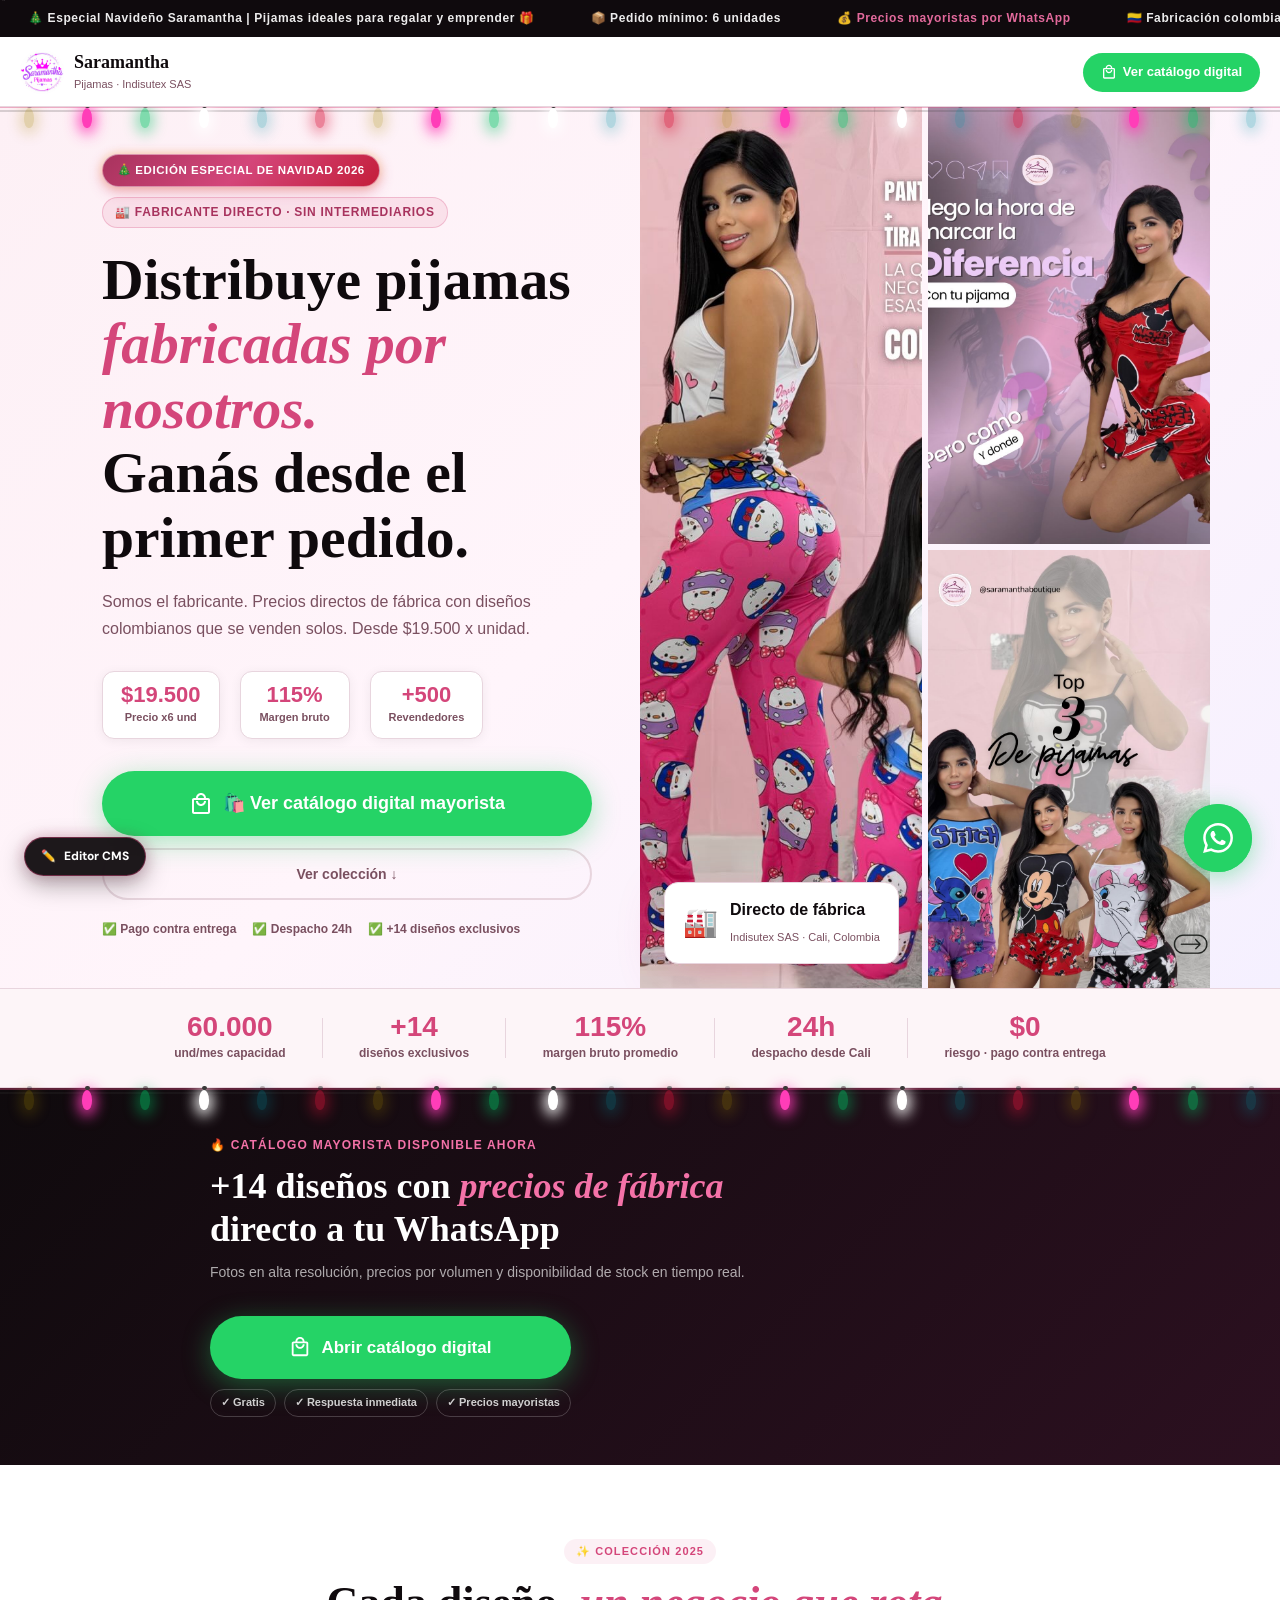
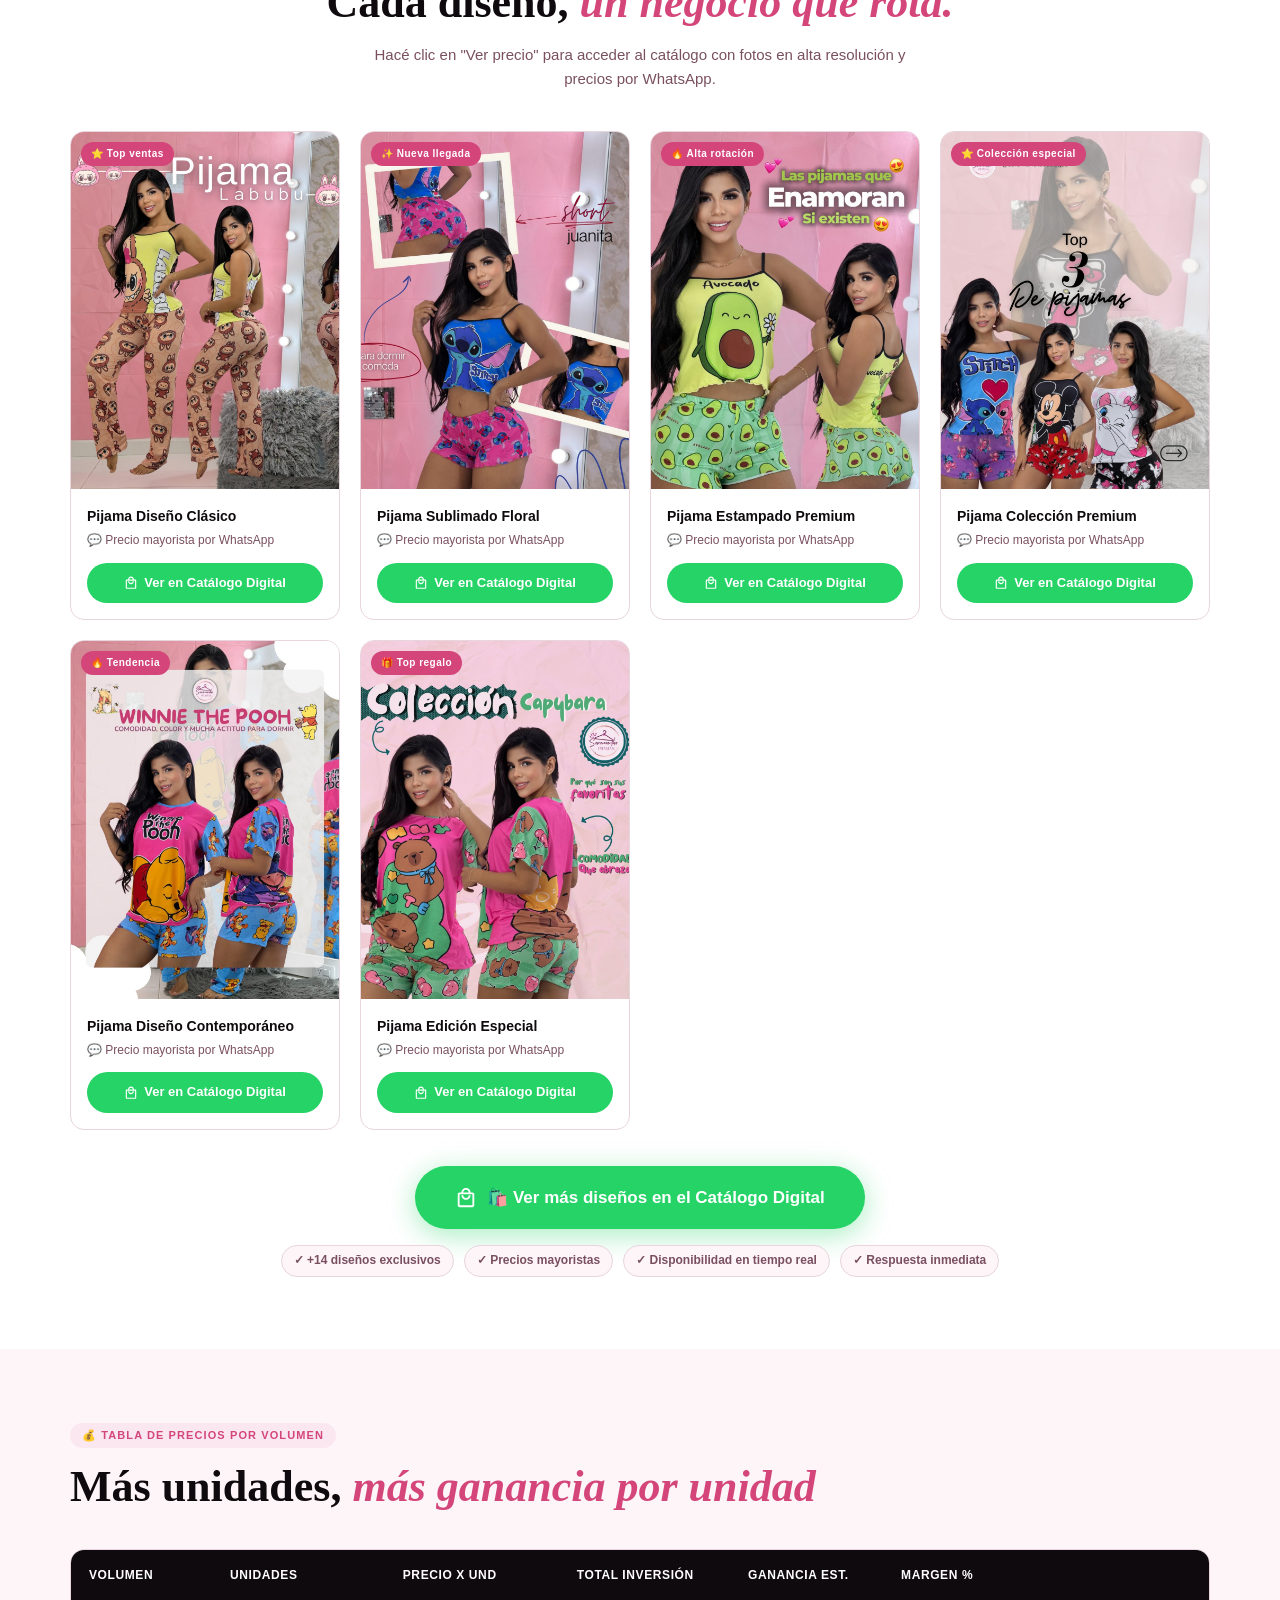
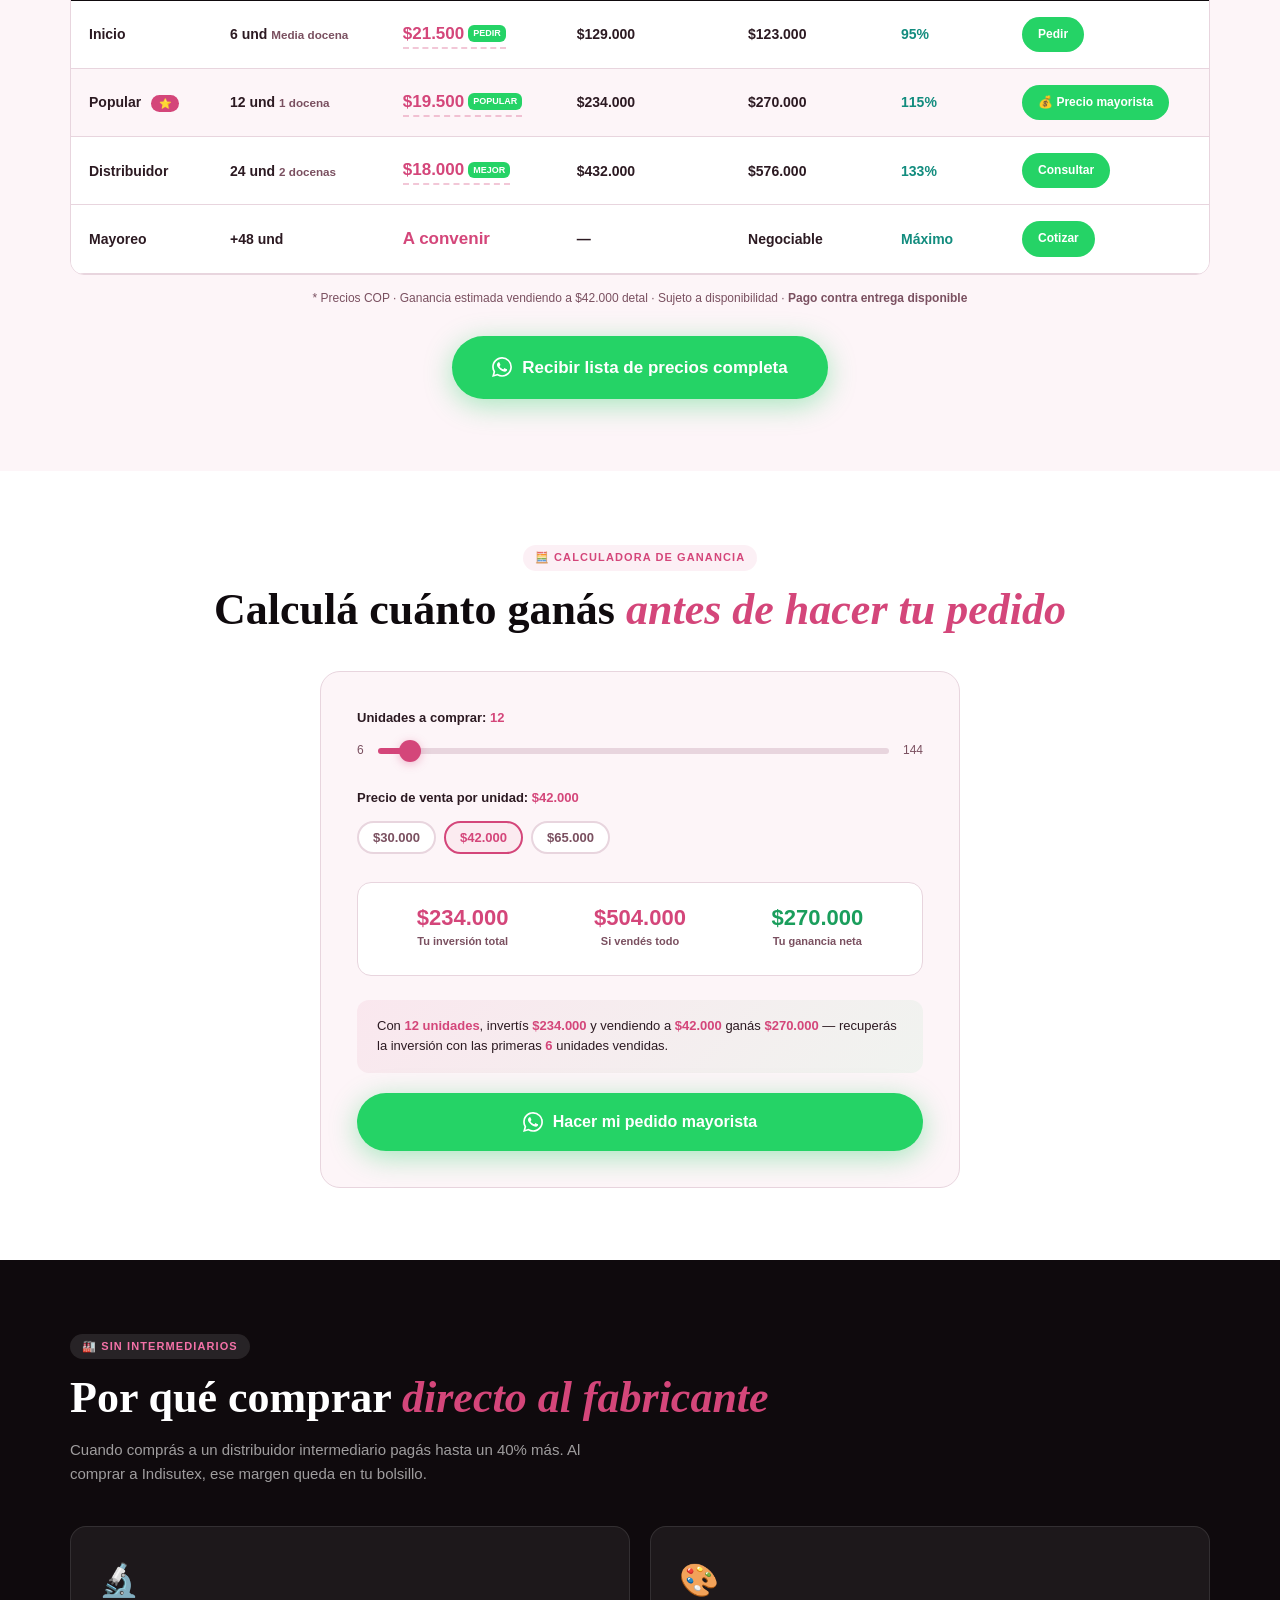
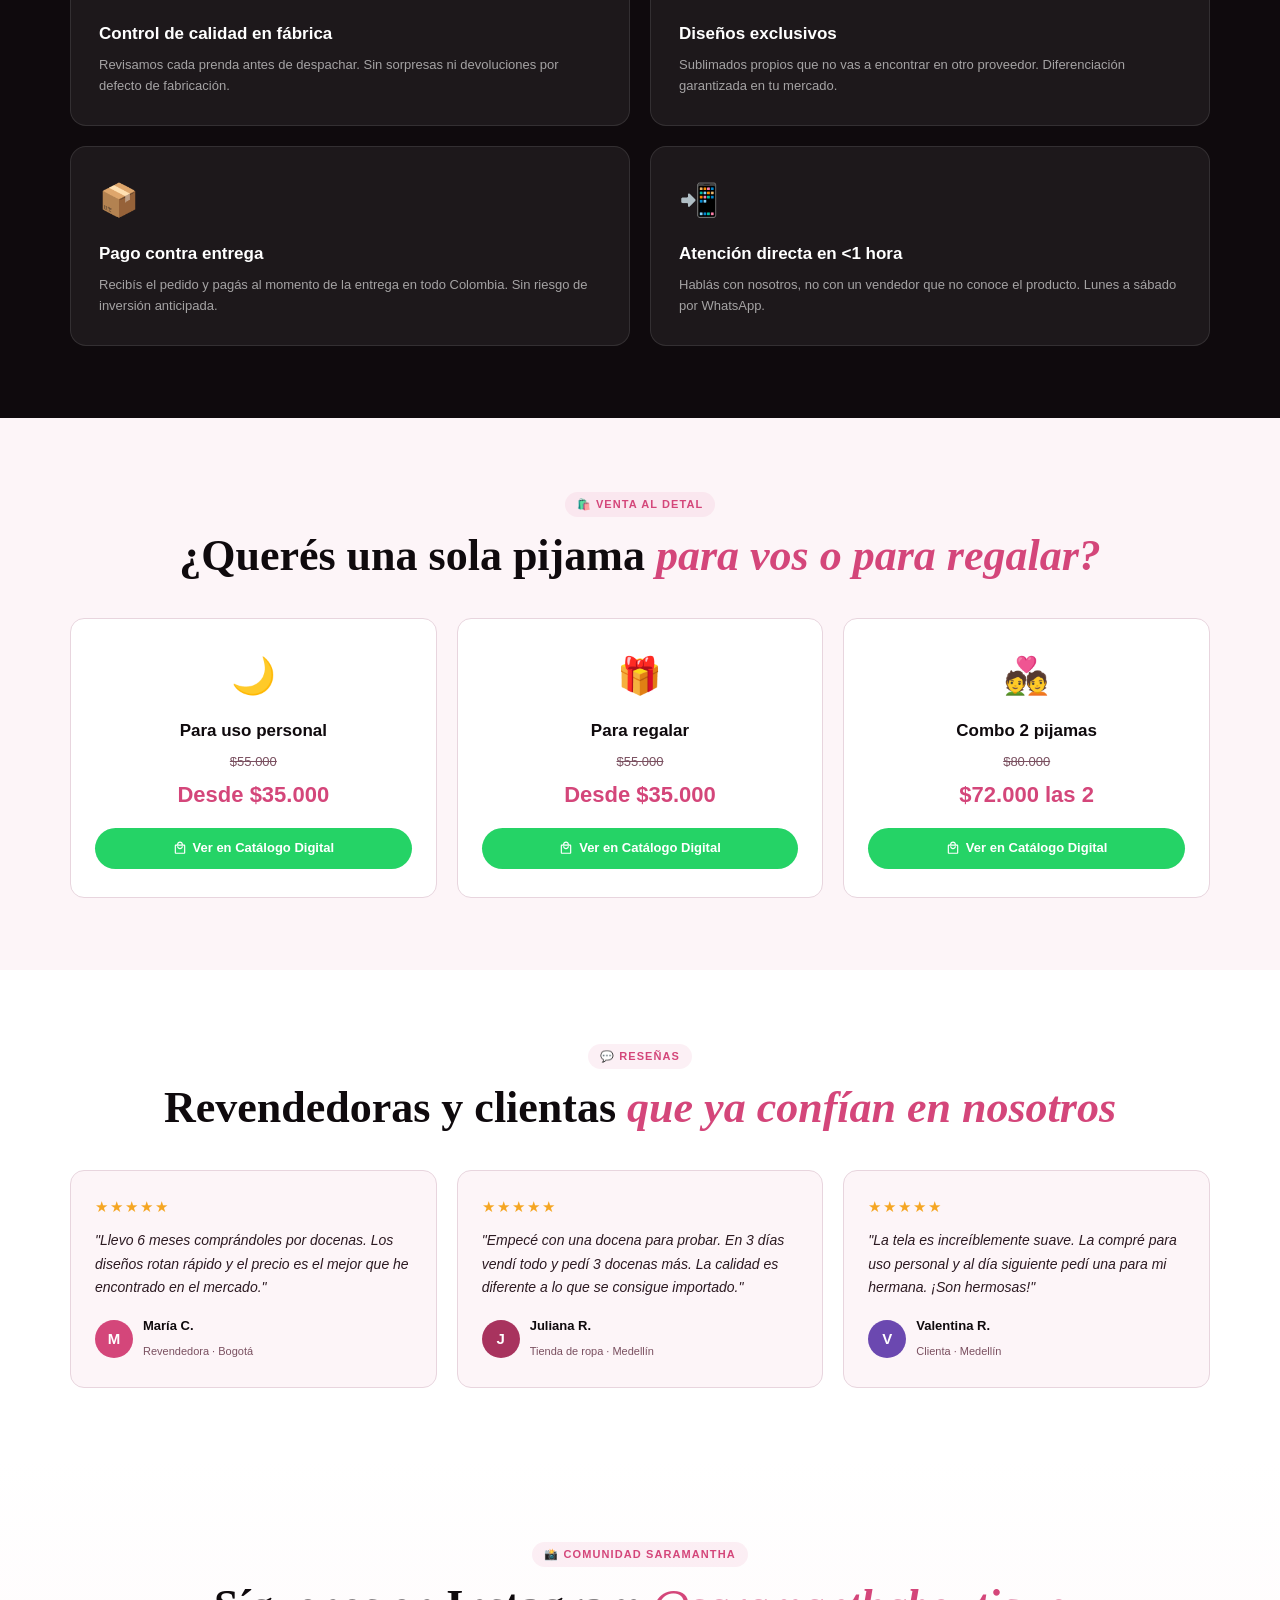
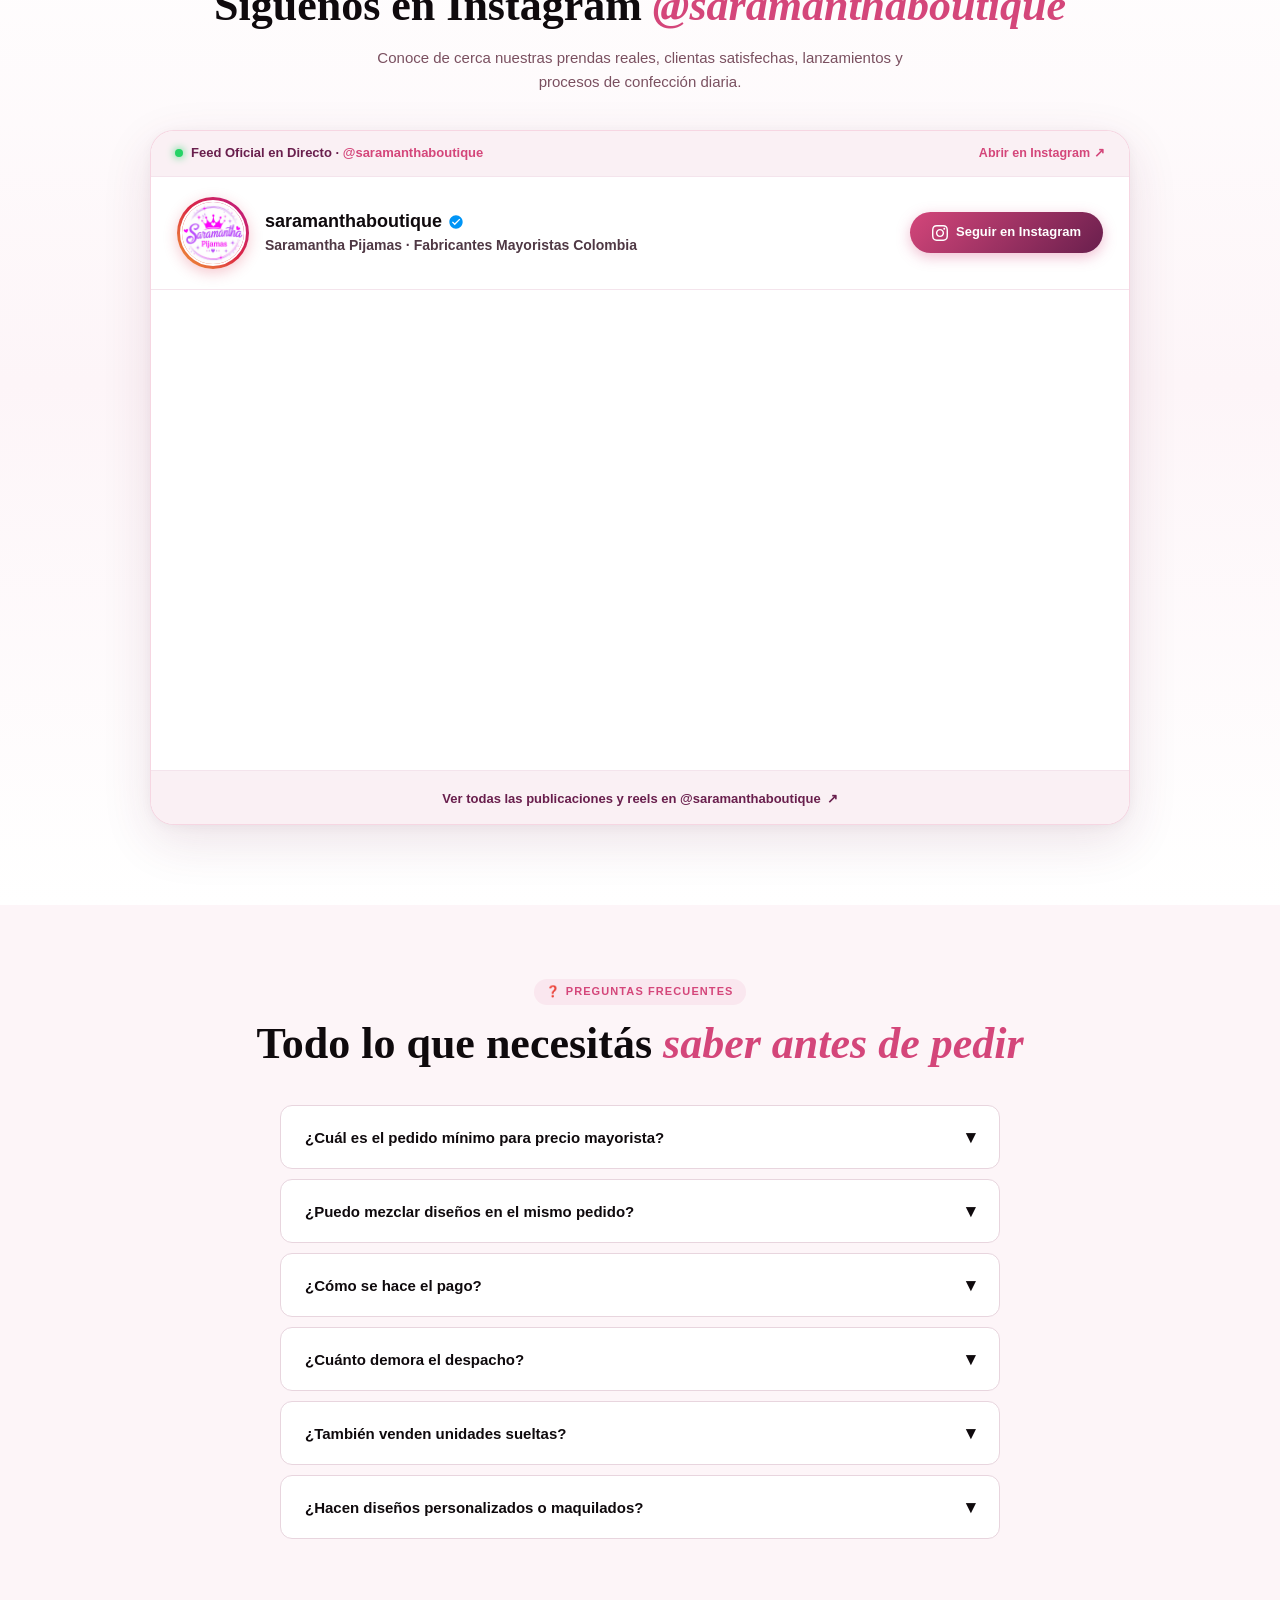
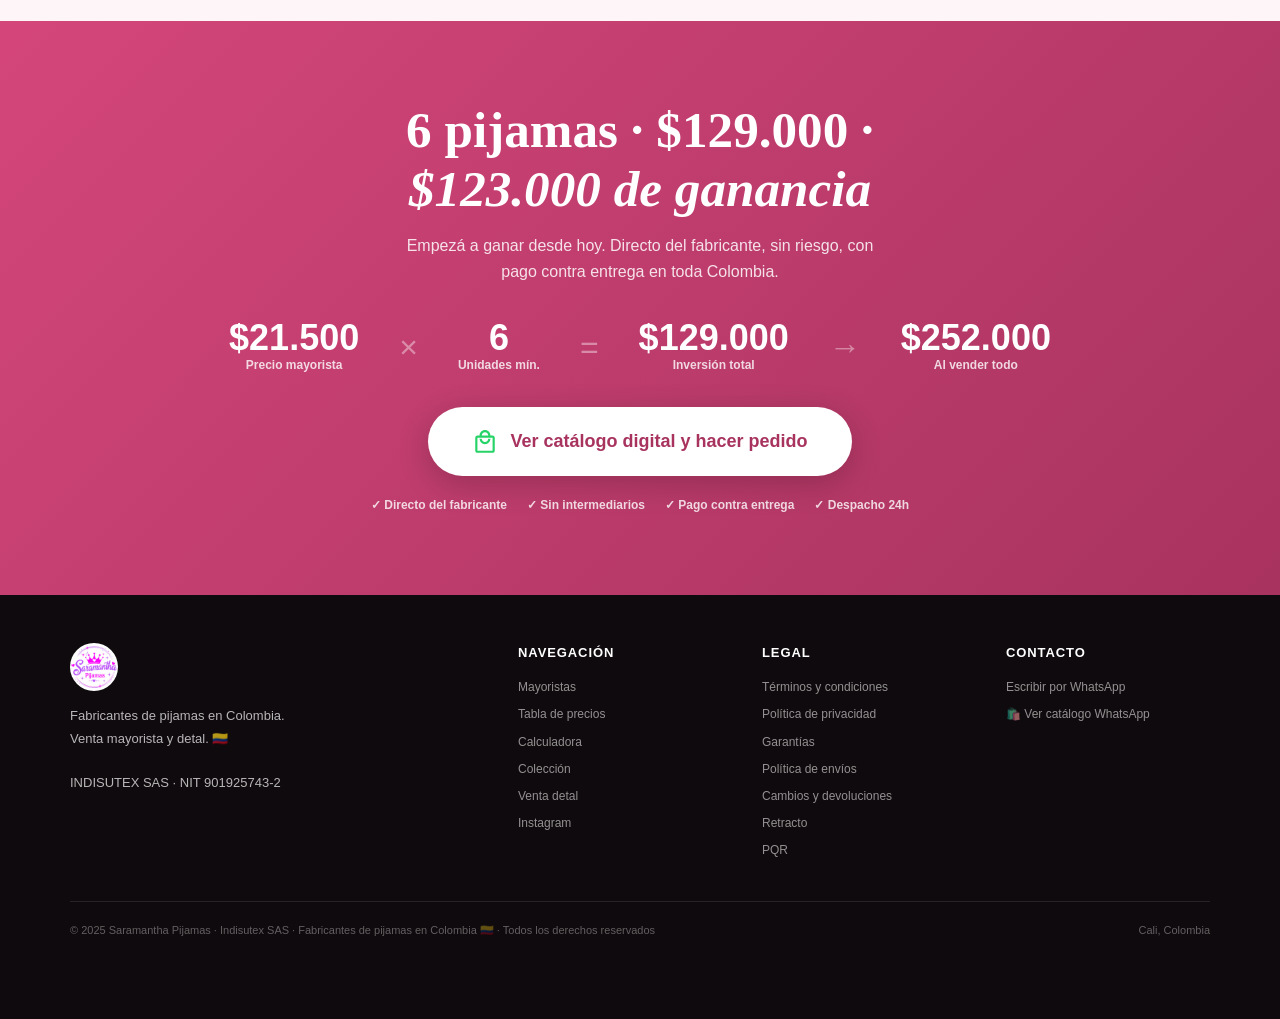
==== commit 4e3563c3: "feat: add Christmas lights garland component and styling" ====
--- a/index.html
+++ b/index.html
@@ -279,10 +279,76 @@
 
     /* ===== HERO ===== */
     .hero {
+      position: relative;
       background: linear-gradient(135deg, #FDF0F5 0%, #FFF5FB 50%, #F5F0FF 100%);
       padding: 0;
       overflow: hidden;
     }
+
+    /* === LUCES DE NAVIDAD HERO === */
+    .xmas-lights-garland {
+      position: absolute;
+      top: 0;
+      left: 0;
+      right: 0;
+      width: 100%;
+      margin: 0;
+      padding: 0;
+      list-style: none;
+      display: flex;
+      flex-direction: row;
+      justify-content: space-around;
+      align-items: flex-start;
+      pointer-events: none;
+      z-index: 25;
+      height: 34px;
+      overflow: visible;
+      border-top: 2px solid rgba(212, 70, 122, 0.45);
+      box-sizing: border-box;
+    }
+    .xmas-lights-garland::before {
+      content: '';
+      position: absolute;
+      top: -8px;
+      left: 0;
+      right: 0;
+      height: 12px;
+      border-bottom: 2px solid rgba(60, 60, 60, 0.2);
+      pointer-events: none;
+    }
+    .xmas-light {
+      position: relative;
+      width: 10px;
+      height: 20px;
+      border-radius: 50% 50% 45% 45%;
+      margin: 0 4px;
+      animation-iteration-count: infinite;
+      animation-fill-mode: both;
+      list-style: none;
+      flex-shrink: 0;
+      display: block;
+    }
+    .xmas-light::before {
+      content: '';
+      position: absolute;
+      top: -4px;
+      left: 2.5px;
+      width: 5px;
+      height: 4px;
+      background: #2a2a2a;
+      border-radius: 2px 2px 0 0;
+    }
+    .xmas-light.pink { background: #ff2d88; box-shadow: 0 2px 14px 4px rgba(255,45,136,.85); animation: xmasTwinkle1 1.2s ease-in-out infinite alternate; }
+    .xmas-light.gold { background: #ffcc00; box-shadow: 0 2px 14px 4px rgba(255,204,0,.85); animation: xmasTwinkle2 1.5s ease-in-out infinite alternate .3s; }
+    .xmas-light.green { background: #00e676; box-shadow: 0 2px 14px 4px rgba(0,230,118,.85); animation: xmasTwinkle3 1.3s ease-in-out infinite alternate .6s; }
+    .xmas-light.white { background: #ffffff; box-shadow: 0 2px 14px 4px rgba(255,255,255,.9); animation: xmasTwinkle1 1.7s ease-in-out infinite alternate .2s; }
+    .xmas-light.cyan { background: #00e5ff; box-shadow: 0 2px 14px 4px rgba(0,229,255,.85); animation: xmasTwinkle2 1.4s ease-in-out infinite alternate .5s; }
+    .xmas-light.red { background: #ff1744; box-shadow: 0 2px 14px 4px rgba(255,23,68,.85); animation: xmasTwinkle3 1.6s ease-in-out infinite alternate .4s; }
+
+    @keyframes xmasTwinkle1 { 0% { opacity: .35; filter: brightness(.7); } 100% { opacity: 1; filter: brightness(1.35); } }
+    @keyframes xmasTwinkle2 { 0% { opacity: 1; filter: brightness(1.3); } 100% { opacity: .3; filter: brightness(.65); } }
+    @keyframes xmasTwinkle3 { 0% { opacity: .45; filter: brightness(.8); } 50% { opacity: 1; filter: brightness(1.4); } 100% { opacity: .5; filter: brightness(.85); } }
+
     .hero-inner {
       max-width: 1140px;
       margin: 0 auto;
--- a/cms-editor.css
+++ b/cms-editor.css
@@ -782,49 +782,62 @@
    ========================================================================== */
 
 /* Cuando Modo Navidad NO está activo, se ocultan todos los elementos navideños */
-body:not(.modo-navidad) .xmas-only {
+body:not(.modo-navidad) .xmas-only,
+body:not(.modo-navidad) .xmas-lights-garland,
+body:not(.modo-navidad) .xmas-badge,
+body:not(.modo-navidad) #snowCanvas {
   display: none !important;
 }
 
-body.modo-navidad .xmas-only {
-  display: block;
-}
-
-/* Guirnalda luminosa */
+.hero,
+.catalogo-cta-section {
+  position: relative !important;
+}
+
+/* Guirnalda luminosa horizontal (idéntica a Sublimados Majestic) */
 .xmas-lights-garland {
-  position: absolute;
-  top: 0;
-  left: 0;
-  width: 100%;
-  margin: 0;
-  padding: 0;
-  list-style: none;
-  display: flex;
-  justify-content: space-around;
-  pointer-events: none;
-  z-index: 25;
-  height: 34px;
-  overflow: visible;
-  border-top: 2px solid rgba(212, 70, 122, 0.4);
+  position: absolute !important;
+  top: 0 !important;
+  left: 0 !important;
+  right: 0 !important;
+  width: 100% !important;
+  margin: 0 !important;
+  padding: 0 !important;
+  list-style: none !important;
+  display: flex !important;
+  flex-direction: row !important;
+  justify-content: space-around !important;
+  align-items: flex-start !important;
+  pointer-events: none !important;
+  z-index: 25 !important;
+  height: 34px !important;
+  overflow: visible !important;
+  border-top: 2px solid rgba(212, 70, 122, 0.4) !important;
+  box-sizing: border-box !important;
 }
 
 .xmas-lights-garland::before {
-  content: '';
-  position: absolute;
-  top: -8px;
-  left: 0;
-  right: 0;
-  height: 12px;
-  border-bottom: 2px solid rgba(60, 60, 60, 0.2);
-  pointer-events: none;
+  content: '' !important;
+  position: absolute !important;
+  top: -8px !important;
+  left: 0 !important;
+  right: 0 !important;
+  height: 12px !important;
+  border-bottom: 2px solid rgba(60, 60, 60, 0.2) !important;
+  pointer-events: none !important;
 }
 
 .xmas-light {
-  position: relative;
-  width: 11px;
-  height: 18px;
-  border-radius: 50% 50% 50% 50% / 60% 60% 40% 40%;
-  margin-top: 6px;
+  position: relative !important;
+  width: 10px !important;
+  height: 20px !important;
+  border-radius: 50% 50% 45% 45% !important;
+  margin: 0 4px !important;
+  list-style: none !important;
+  display: block !important;
+  flex-shrink: 0 !important;
+  animation-iteration-count: infinite !important;
+  animation-fill-mode: both !important;
 }
 
 .xmas-light::before {
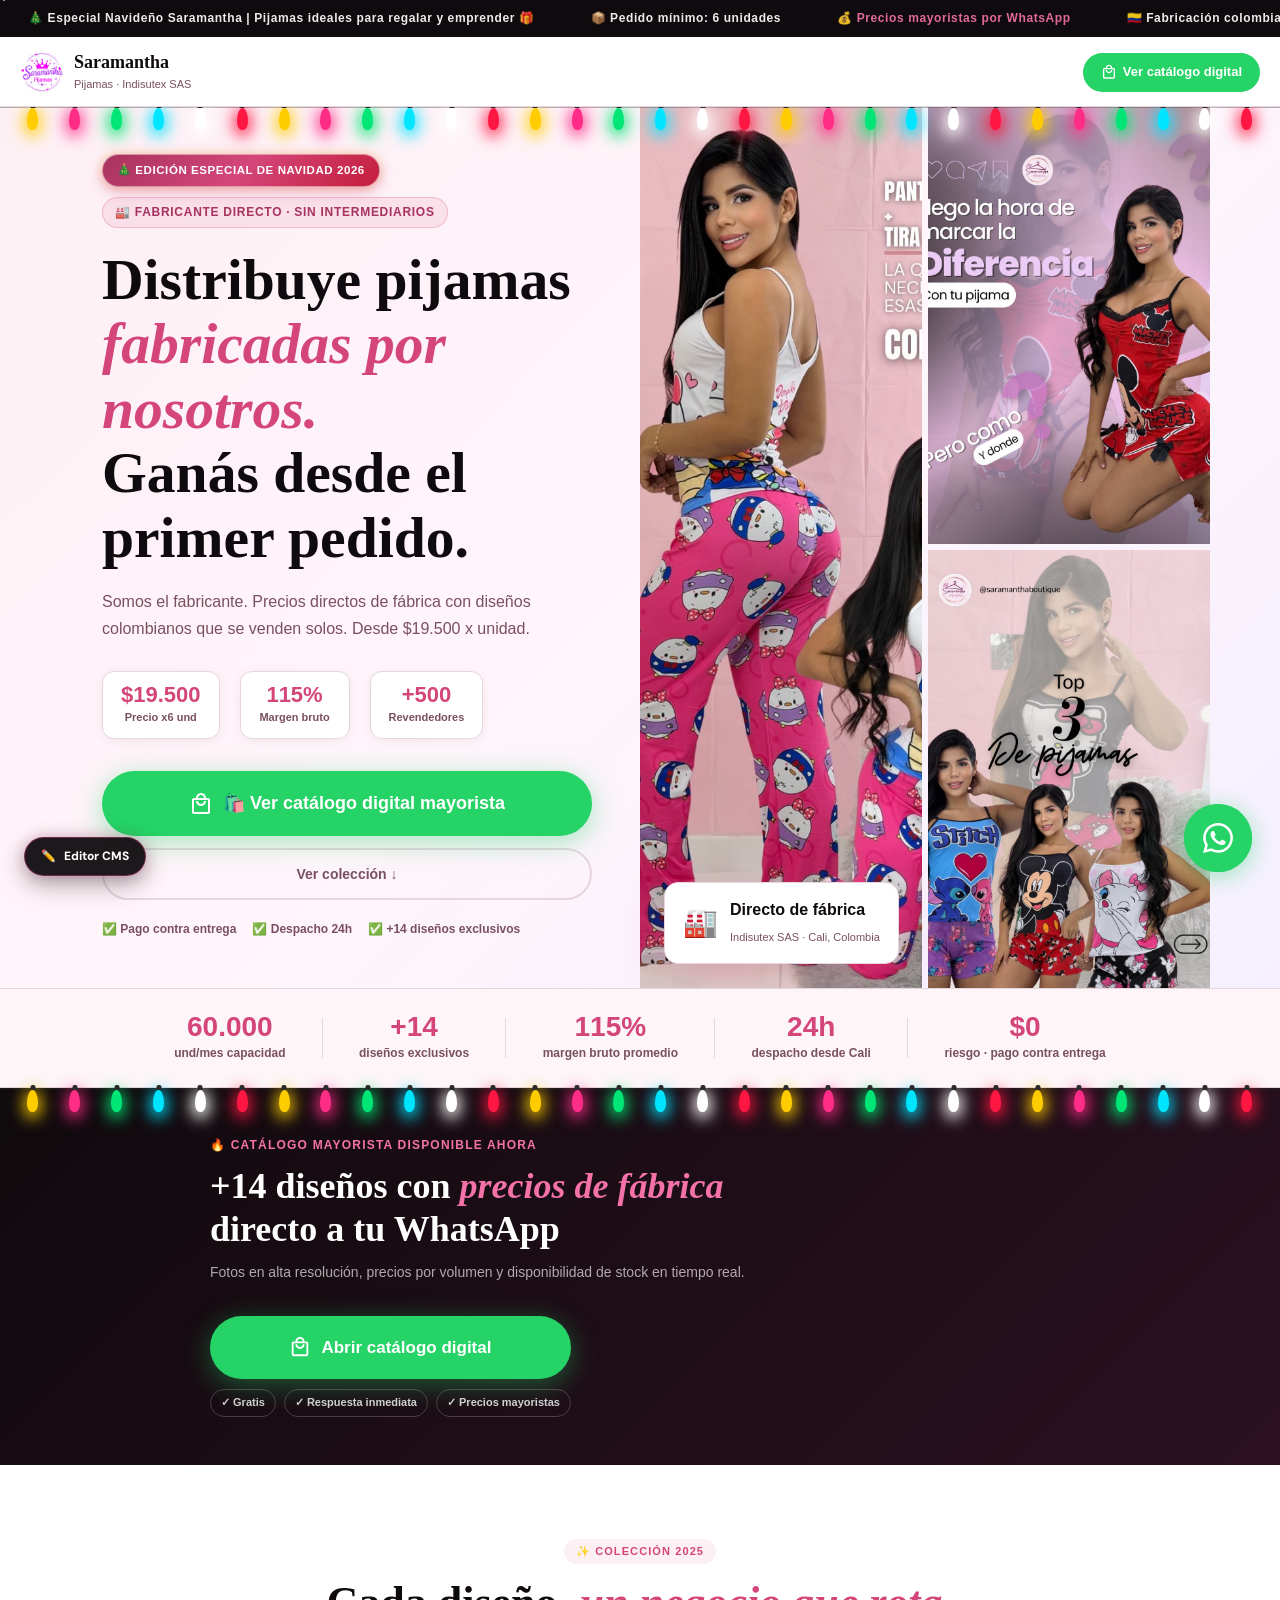
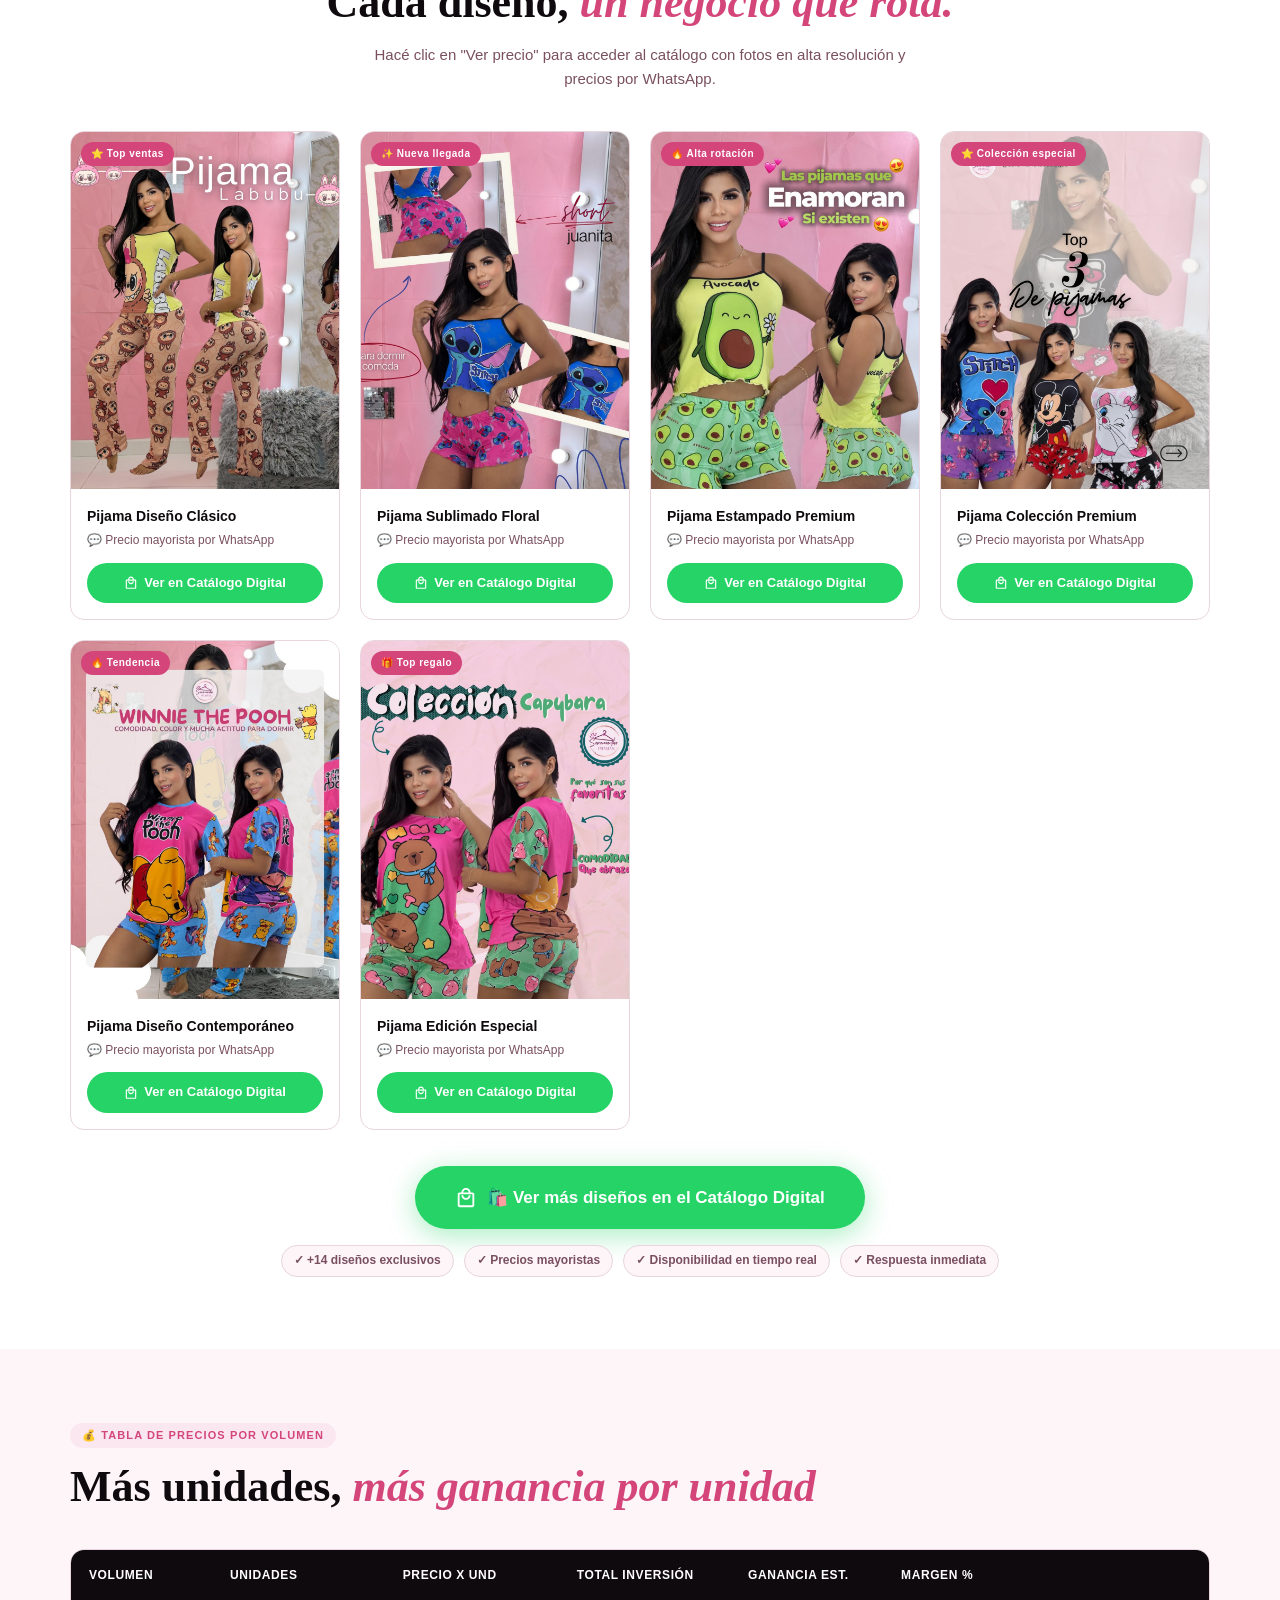
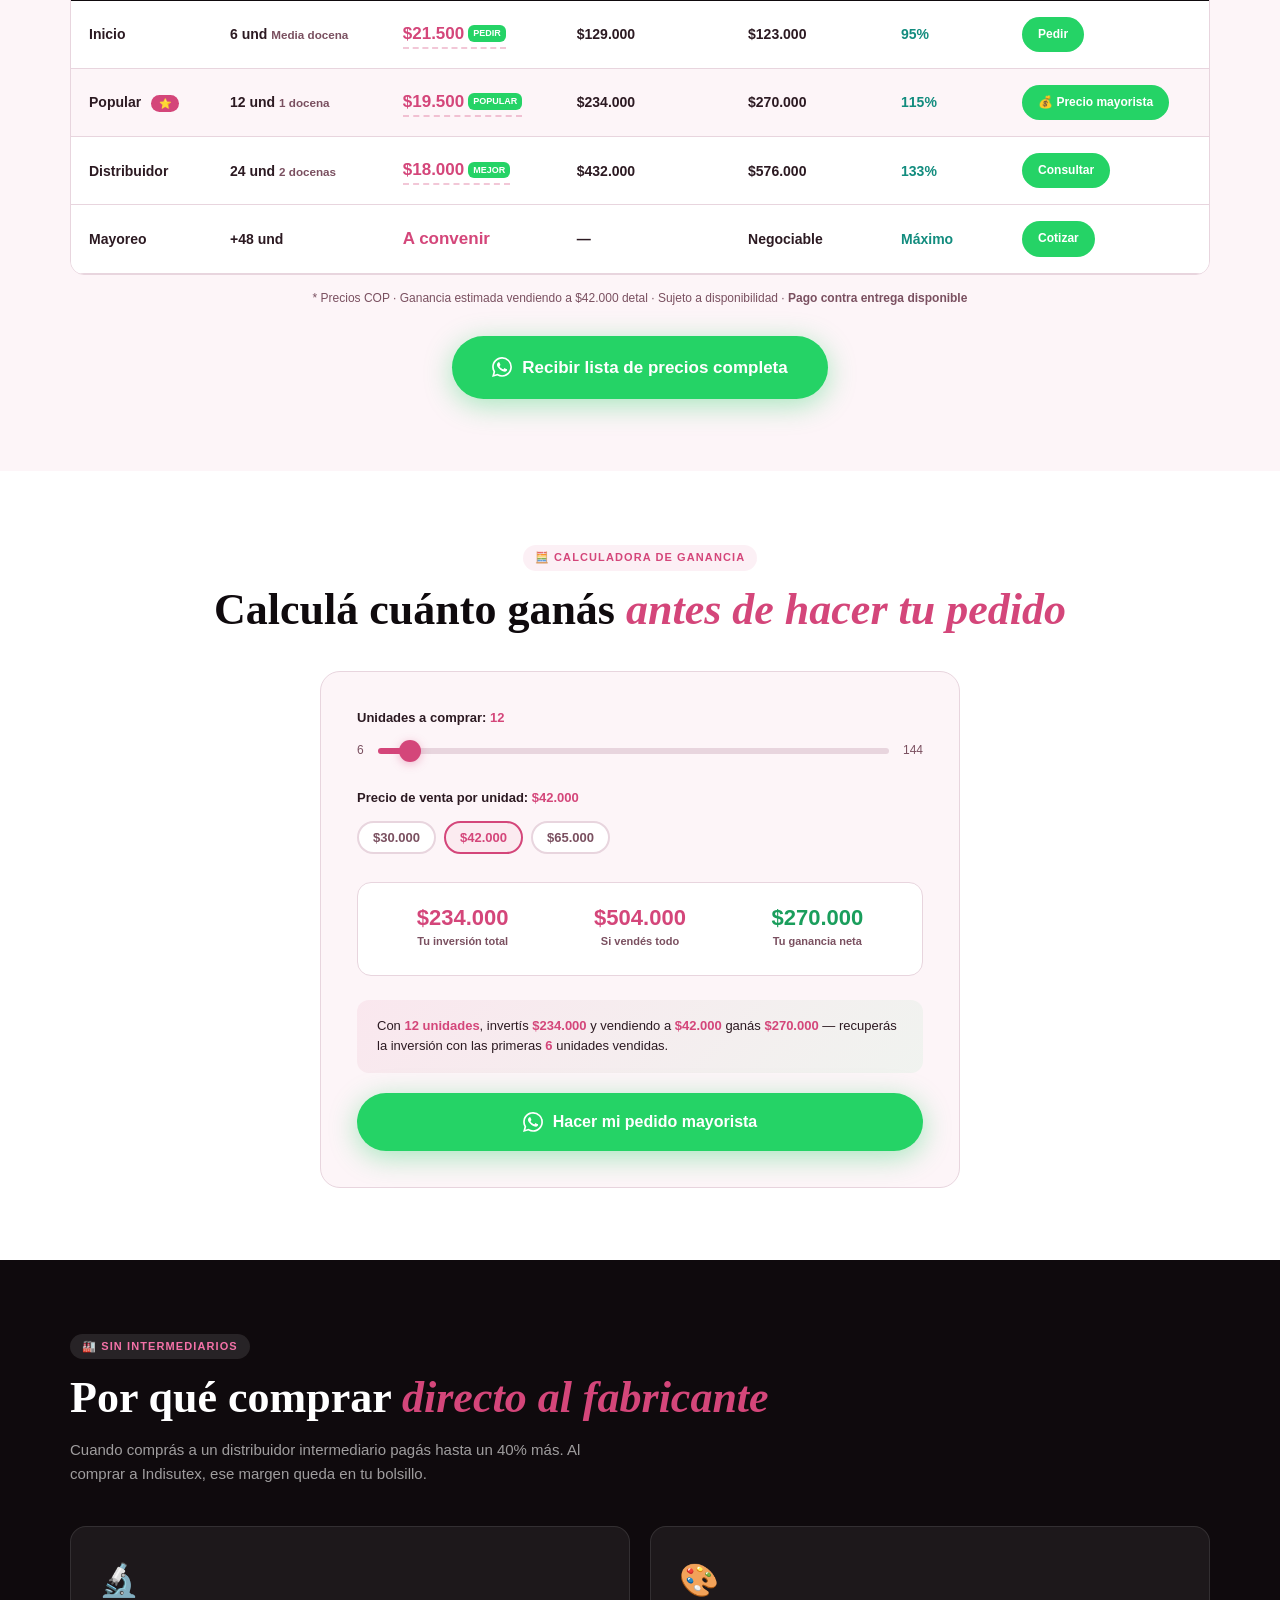
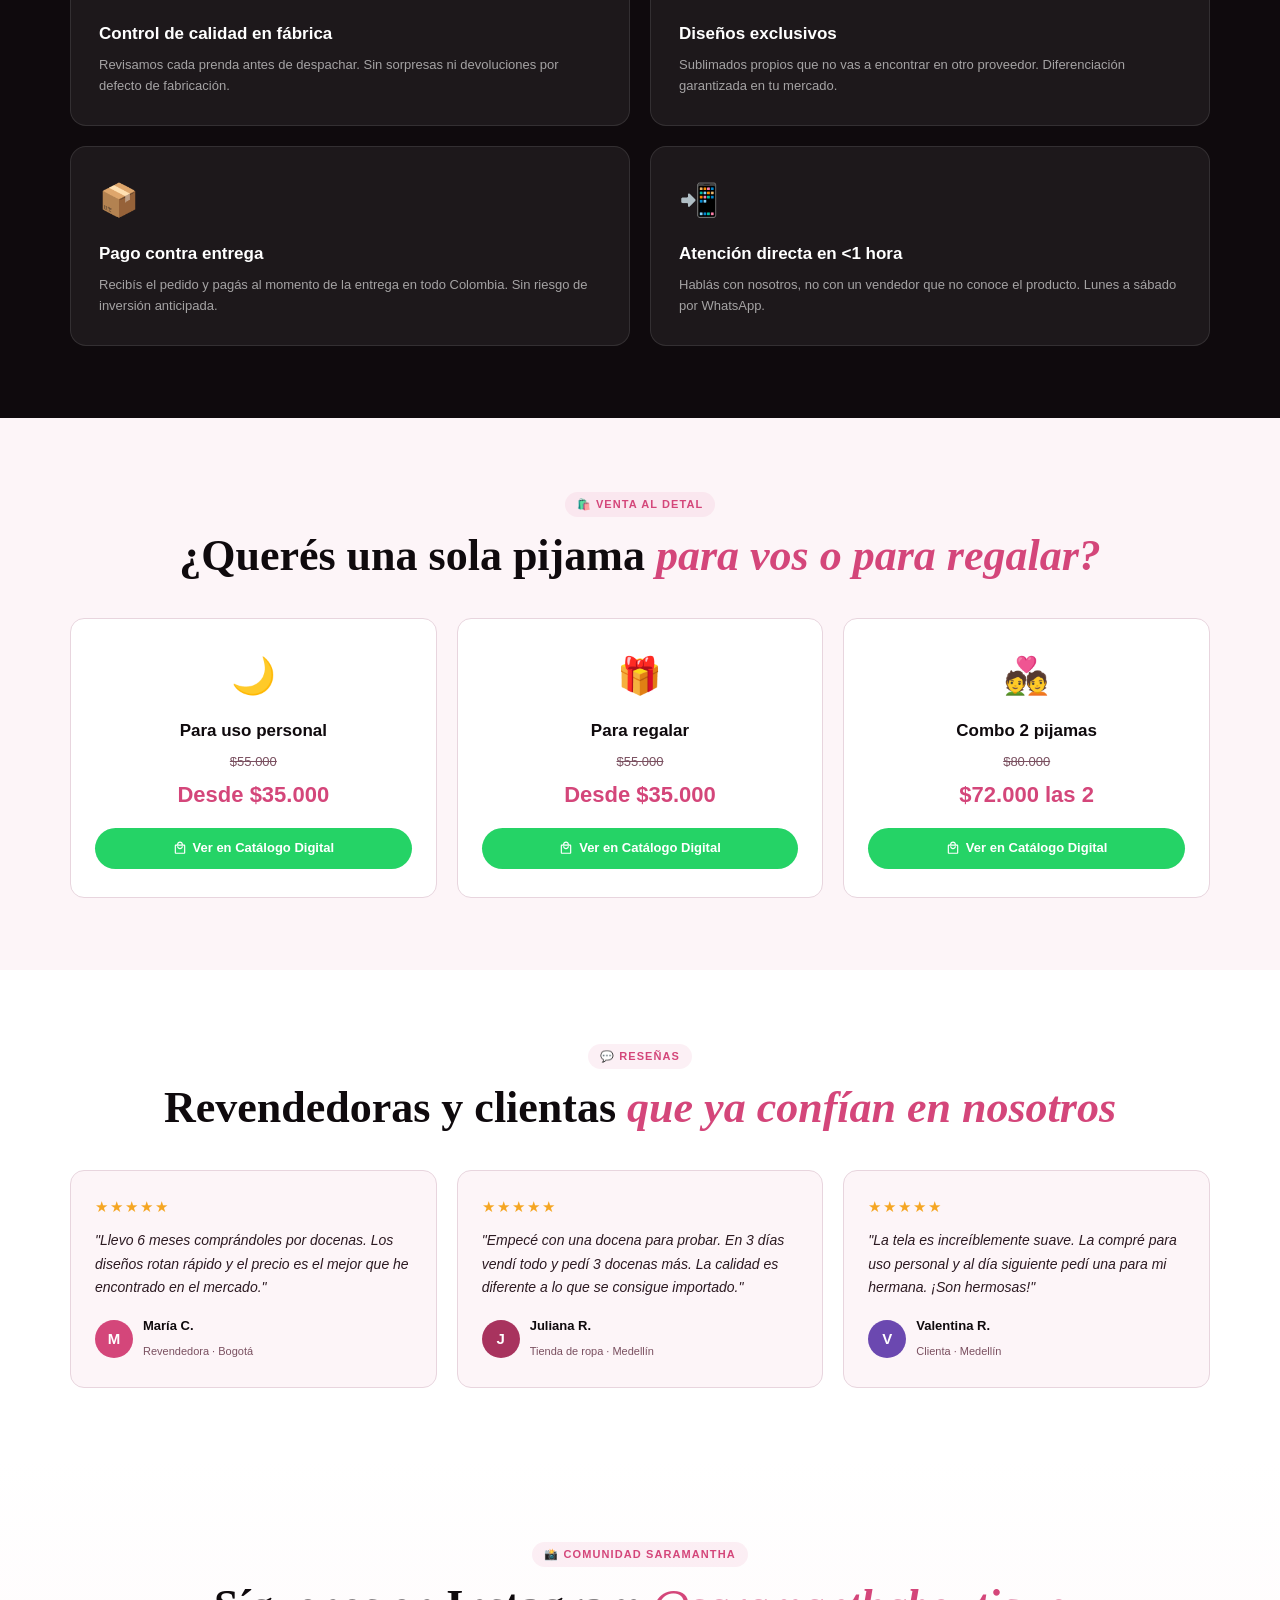
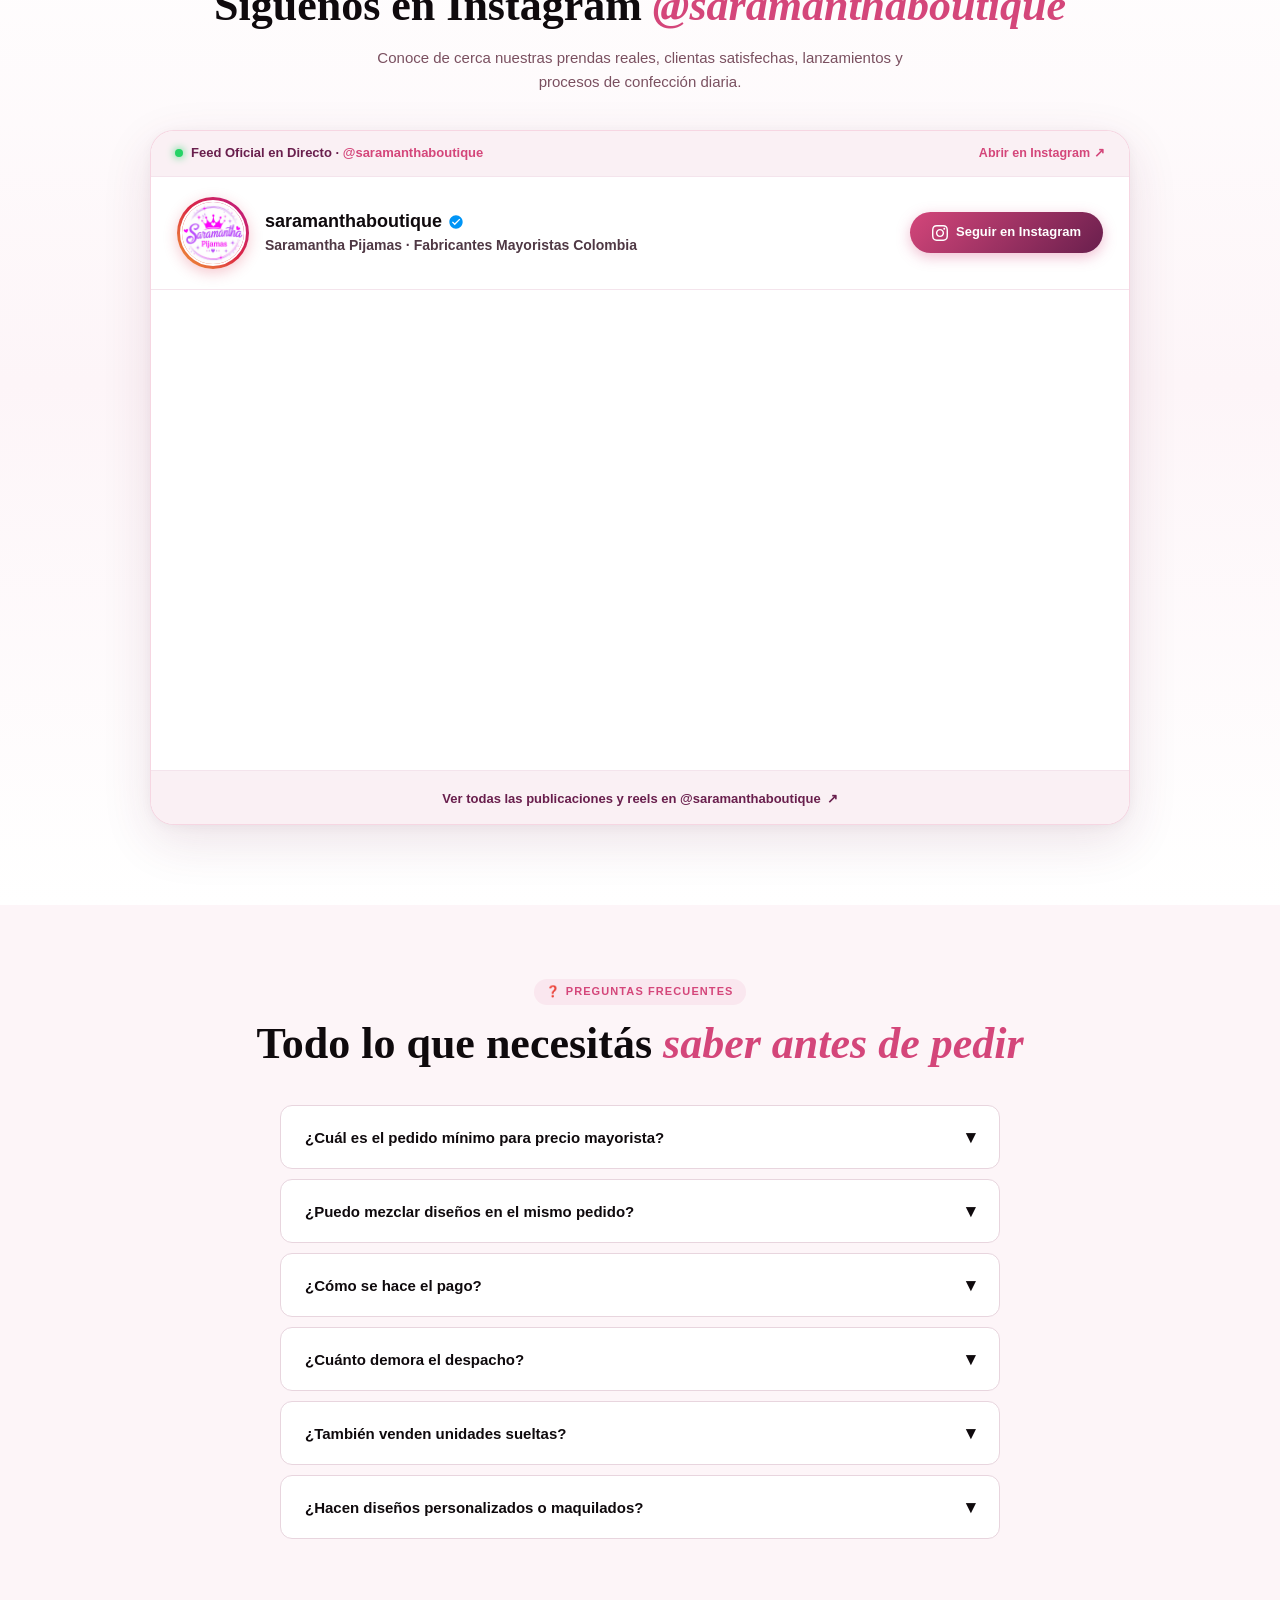
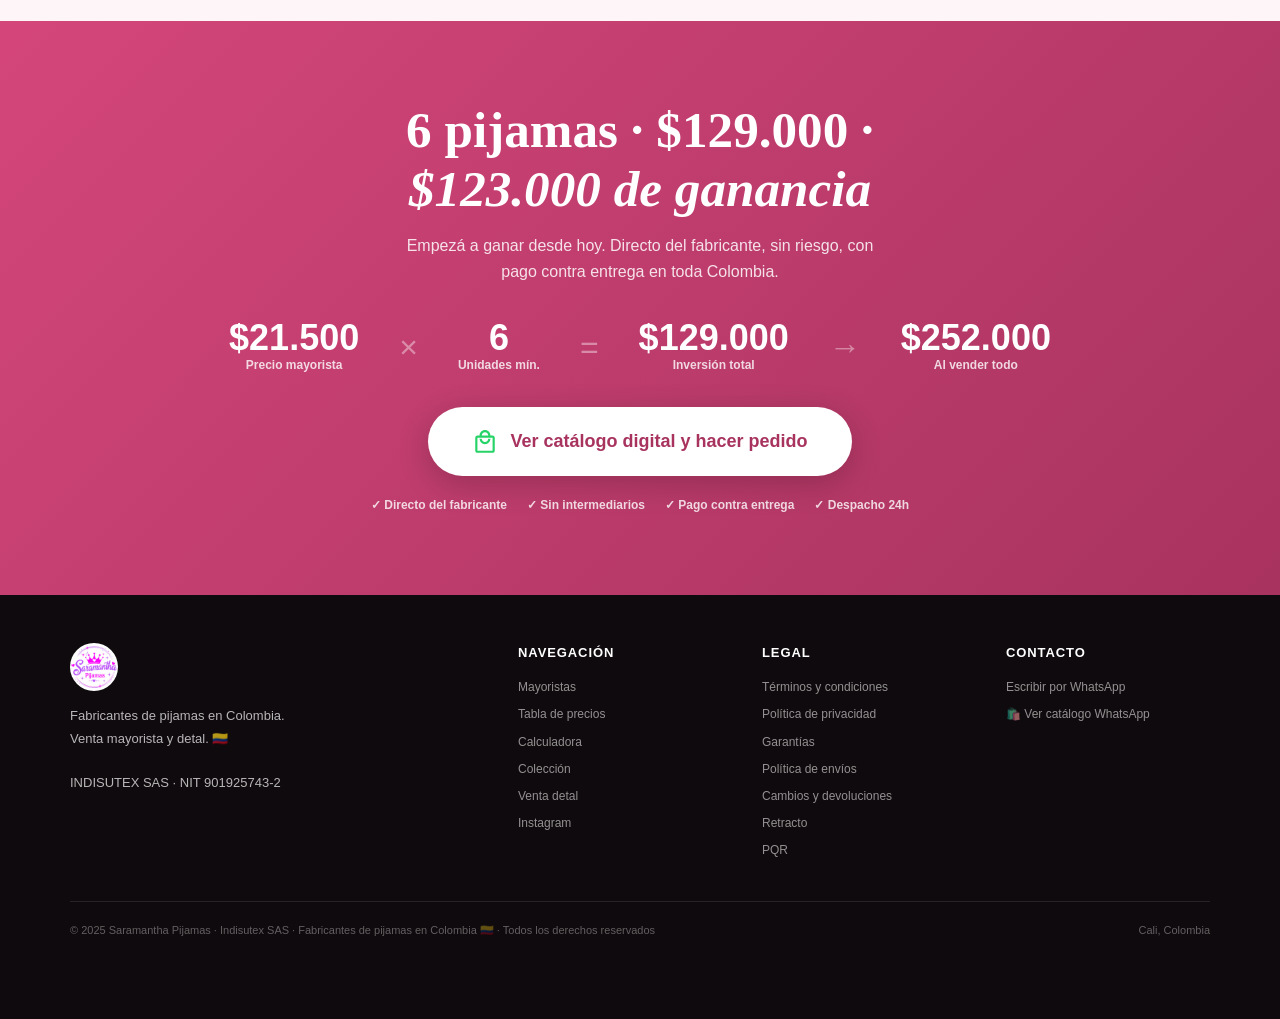
==== commit aa989bd3: "fix: alinear guirnalda de luces navidenas horizontalmente estilo Sublimados Majestic" ====
--- a/index.html
+++ b/index.html
@@ -285,65 +285,56 @@
       overflow: hidden;
     }
 
-    /* === LUCES DE NAVIDAD HERO === */
+    /* === LUCES DE NAVIDAD HERO (IDÉNTICO A SUBLIMADOS MAJESTIC) === */
     .xmas-lights-garland {
-      position: absolute;
-      top: 0;
-      left: 0;
-      right: 0;
-      width: 100%;
-      margin: 0;
-      padding: 0;
-      list-style: none;
-      display: flex;
-      flex-direction: row;
-      justify-content: space-around;
-      align-items: flex-start;
-      pointer-events: none;
-      z-index: 25;
-      height: 34px;
-      overflow: visible;
-      border-top: 2px solid rgba(212, 70, 122, 0.45);
-      box-sizing: border-box;
-    }
-    .xmas-lights-garland::before {
-      content: '';
-      position: absolute;
-      top: -8px;
-      left: 0;
-      right: 0;
-      height: 12px;
-      border-bottom: 2px solid rgba(60, 60, 60, 0.2);
-      pointer-events: none;
+      position: absolute !important;
+      top: 0 !important;
+      left: 0 !important;
+      right: 0 !important;
+      width: 100% !important;
+      margin: 0 !important;
+      padding: 0 12px !important;
+      list-style: none !important;
+      display: flex !important;
+      flex-direction: row !important;
+      justify-content: space-around !important;
+      align-items: flex-start !important;
+      pointer-events: none !important;
+      z-index: 25 !important;
+      height: 36px !important;
+      overflow: visible !important;
+      border-top: 2px solid rgba(40, 40, 40, 0.35) !important;
+      box-sizing: border-box !important;
     }
     .xmas-light {
-      position: relative;
-      width: 10px;
-      height: 20px;
-      border-radius: 50% 50% 45% 45%;
-      margin: 0 4px;
-      animation-iteration-count: infinite;
-      animation-fill-mode: both;
-      list-style: none;
-      flex-shrink: 0;
-      display: block;
+      position: relative !important;
+      width: 11px !important;
+      height: 22px !important;
+      border-radius: 50% 50% 45% 45% / 60% 60% 40% 40% !important;
+      margin: 0 !important;
+      animation-iteration-count: infinite !important;
+      animation-fill-mode: both !important;
+      list-style: none !important;
+      flex-shrink: 0 !important;
+      display: block !important;
     }
     .xmas-light::before {
-      content: '';
-      position: absolute;
-      top: -4px;
-      left: 2.5px;
-      width: 5px;
-      height: 4px;
-      background: #2a2a2a;
-      border-radius: 2px 2px 0 0;
-    }
-    .xmas-light.pink { background: #ff2d88; box-shadow: 0 2px 14px 4px rgba(255,45,136,.85); animation: xmasTwinkle1 1.2s ease-in-out infinite alternate; }
-    .xmas-light.gold { background: #ffcc00; box-shadow: 0 2px 14px 4px rgba(255,204,0,.85); animation: xmasTwinkle2 1.5s ease-in-out infinite alternate .3s; }
-    .xmas-light.green { background: #00e676; box-shadow: 0 2px 14px 4px rgba(0,230,118,.85); animation: xmasTwinkle3 1.3s ease-in-out infinite alternate .6s; }
-    .xmas-light.white { background: #ffffff; box-shadow: 0 2px 14px 4px rgba(255,255,255,.9); animation: xmasTwinkle1 1.7s ease-in-out infinite alternate .2s; }
-    .xmas-light.cyan { background: #00e5ff; box-shadow: 0 2px 14px 4px rgba(0,229,255,.85); animation: xmasTwinkle2 1.4s ease-in-out infinite alternate .5s; }
-    .xmas-light.red { background: #ff1744; box-shadow: 0 2px 14px 4px rgba(255,23,68,.85); animation: xmasTwinkle3 1.6s ease-in-out infinite alternate .4s; }
+      content: '' !important;
+      position: absolute !important;
+      top: -5px !important;
+      left: 50% !important;
+      transform: translateX(-50%) !important;
+      width: 5px !important;
+      height: 5px !important;
+      background: #2a2a2a !important;
+      border-radius: 2px 2px 0 0 !important;
+    }
+    .xmas-light.gold  { background: #ffcc00; box-shadow: 0 3px 15px 4px rgba(255,204,0,.85); animation: xmasTwinkle2 1.5s ease-in-out infinite alternate .3s; }
+    .xmas-light.pink  { background: #ff2d88; box-shadow: 0 3px 15px 4px rgba(255,45,136,.85); animation: xmasTwinkle1 1.2s ease-in-out infinite alternate; }
+    .xmas-light.green { background: #00e676; box-shadow: 0 3px 15px 4px rgba(0,230,118,.85); animation: xmasTwinkle3 1.3s ease-in-out infinite alternate .6s; }
+    .xmas-light.white { background: #ffffff; box-shadow: 0 3px 15px 4px rgba(255,255,255,.9); animation: xmasTwinkle1 1.7s ease-in-out infinite alternate .2s; }
+    .xmas-light.cyan  { background: #00e5ff; box-shadow: 0 3px 15px 4px rgba(0,229,255,.85); animation: xmasTwinkle2 1.4s ease-in-out infinite alternate .5s; }
+    .xmas-light.red   { background: #ff1744; box-shadow: 0 3px 15px 4px rgba(255,23,68,.85);  animation: xmasTwinkle3 1.6s ease-in-out infinite alternate .4s; }
 
     @keyframes xmasTwinkle1 { 0% { opacity: .35; filter: brightness(.7); } 100% { opacity: 1; filter: brightness(1.35); } }
     @keyframes xmasTwinkle2 { 0% { opacity: 1; filter: brightness(1.3); } 100% { opacity: .3; filter: brightness(.65); } }
@@ -802,6 +793,7 @@
 
     /* ===== CATÁLOGO HERO (ABOVE FOLD REDIRECT) ===== */
     .catalogo-cta-section {
+      position: relative;
       background: linear-gradient(135deg, var(--negro) 0%, #2C1020 100%);
       padding: 48px 20px;
     }
@@ -1351,29 +1343,37 @@
 <!-- ===== HERO ===== -->
 <section class="hero" id="hero">
   <!-- GUIRNALDA DE LUCES NAVIDEÑAS -->
-  <ul class="xmas-lights-garland xmas-only" aria-hidden="true">
+  <ul class="xmas-lights-garland" aria-hidden="true">
     <li class="xmas-light gold"></li>
     <li class="xmas-light pink"></li>
     <li class="xmas-light green"></li>
+    <li class="xmas-light cyan"></li>
     <li class="xmas-light white"></li>
-    <li class="xmas-light cyan"></li>
-    <li class="xmas-light red"></li>
-    <li class="xmas-light gold"></li>
-    <li class="xmas-light pink"></li>
-    <li class="xmas-light green"></li>
-    <li class="xmas-light white"></li>
-    <li class="xmas-light cyan"></li>
-    <li class="xmas-light red"></li>
-    <li class="xmas-light gold"></li>
-    <li class="xmas-light pink"></li>
-    <li class="xmas-light green"></li>
-    <li class="xmas-light white"></li>
-    <li class="xmas-light cyan"></li>
     <li class="xmas-light red"></li>
     <li class="xmas-light gold"></li>
     <li class="xmas-light pink"></li>
     <li class="xmas-light green"></li>
     <li class="xmas-light cyan"></li>
+    <li class="xmas-light white"></li>
+    <li class="xmas-light red"></li>
+    <li class="xmas-light gold"></li>
+    <li class="xmas-light pink"></li>
+    <li class="xmas-light green"></li>
+    <li class="xmas-light cyan"></li>
+    <li class="xmas-light white"></li>
+    <li class="xmas-light red"></li>
+    <li class="xmas-light gold"></li>
+    <li class="xmas-light pink"></li>
+    <li class="xmas-light green"></li>
+    <li class="xmas-light cyan"></li>
+    <li class="xmas-light white"></li>
+    <li class="xmas-light red"></li>
+    <li class="xmas-light gold"></li>
+    <li class="xmas-light pink"></li>
+    <li class="xmas-light green"></li>
+    <li class="xmas-light cyan"></li>
+    <li class="xmas-light white"></li>
+    <li class="xmas-light red"></li>
   </ul>
   <div class="hero-inner">
     <div class="hero-content">
@@ -1452,29 +1452,37 @@
 <!-- ===== CTA CATÁLOGO (ABOVE FOLD BLOCK) ===== -->
 <div class="catalogo-cta-section" id="mayorista" data-cms="cat-block">
   <!-- GUIRNALDA DE LUCES NAVIDEÑAS -->
-  <ul class="xmas-lights-garland xmas-only" aria-hidden="true">
+  <ul class="xmas-lights-garland" aria-hidden="true">
     <li class="xmas-light gold"></li>
     <li class="xmas-light pink"></li>
     <li class="xmas-light green"></li>
+    <li class="xmas-light cyan"></li>
     <li class="xmas-light white"></li>
-    <li class="xmas-light cyan"></li>
-    <li class="xmas-light red"></li>
-    <li class="xmas-light gold"></li>
-    <li class="xmas-light pink"></li>
-    <li class="xmas-light green"></li>
-    <li class="xmas-light white"></li>
-    <li class="xmas-light cyan"></li>
-    <li class="xmas-light red"></li>
-    <li class="xmas-light gold"></li>
-    <li class="xmas-light pink"></li>
-    <li class="xmas-light green"></li>
-    <li class="xmas-light white"></li>
-    <li class="xmas-light cyan"></li>
     <li class="xmas-light red"></li>
     <li class="xmas-light gold"></li>
     <li class="xmas-light pink"></li>
     <li class="xmas-light green"></li>
     <li class="xmas-light cyan"></li>
+    <li class="xmas-light white"></li>
+    <li class="xmas-light red"></li>
+    <li class="xmas-light gold"></li>
+    <li class="xmas-light pink"></li>
+    <li class="xmas-light green"></li>
+    <li class="xmas-light cyan"></li>
+    <li class="xmas-light white"></li>
+    <li class="xmas-light red"></li>
+    <li class="xmas-light gold"></li>
+    <li class="xmas-light pink"></li>
+    <li class="xmas-light green"></li>
+    <li class="xmas-light cyan"></li>
+    <li class="xmas-light white"></li>
+    <li class="xmas-light red"></li>
+    <li class="xmas-light gold"></li>
+    <li class="xmas-light pink"></li>
+    <li class="xmas-light green"></li>
+    <li class="xmas-light cyan"></li>
+    <li class="xmas-light white"></li>
+    <li class="xmas-light red"></li>
   </ul>
   <div class="catalogo-cta-inner">
     <div class="catalogo-cta-text">
--- a/cms-editor.css
+++ b/cms-editor.css
@@ -802,7 +802,7 @@
   right: 0 !important;
   width: 100% !important;
   margin: 0 !important;
-  padding: 0 !important;
+  padding: 0 12px !important;
   list-style: none !important;
   display: flex !important;
   flex-direction: row !important;
@@ -810,29 +810,18 @@
   align-items: flex-start !important;
   pointer-events: none !important;
   z-index: 25 !important;
-  height: 34px !important;
+  height: 36px !important;
   overflow: visible !important;
-  border-top: 2px solid rgba(212, 70, 122, 0.4) !important;
+  border-top: 2px solid rgba(40, 40, 40, 0.35) !important;
   box-sizing: border-box !important;
-}
-
-.xmas-lights-garland::before {
-  content: '' !important;
-  position: absolute !important;
-  top: -8px !important;
-  left: 0 !important;
-  right: 0 !important;
-  height: 12px !important;
-  border-bottom: 2px solid rgba(60, 60, 60, 0.2) !important;
-  pointer-events: none !important;
 }
 
 .xmas-light {
   position: relative !important;
-  width: 10px !important;
-  height: 20px !important;
-  border-radius: 50% 50% 45% 45% !important;
-  margin: 0 4px !important;
+  width: 11px !important;
+  height: 22px !important;
+  border-radius: 50% 50% 45% 45% / 60% 60% 40% 40% !important;
+  margin: 0 !important;
   list-style: none !important;
   display: block !important;
   flex-shrink: 0 !important;
@@ -841,22 +830,23 @@
 }
 
 .xmas-light::before {
-  content: '';
-  position: absolute;
-  top: -4px;
-  left: 3px;
-  width: 5px;
-  height: 4px;
-  background: #2a2a2a;
-  border-radius: 2px;
-}
-
-.xmas-light.gold   { background: #ffcc00; box-shadow: 0 2px 14px 4px rgba(255,204,0,.85); animation: xmasTwinkle2 1.5s ease-in-out infinite alternate .3s; }
-.xmas-light.pink   { background: #ff2d88; box-shadow: 0 2px 14px 4px rgba(255,45,136,.85); animation: xmasTwinkle1 1.2s ease-in-out infinite alternate; }
-.xmas-light.green  { background: #00e676; box-shadow: 0 2px 14px 4px rgba(0,230,118,.85); animation: xmasTwinkle3 1.3s ease-in-out infinite alternate .6s; }
-.xmas-light.white  { background: #ffffff; box-shadow: 0 2px 14px 4px rgba(255,255,255,.9); animation: xmasTwinkle1 1.7s ease-in-out infinite alternate .2s; }
-.xmas-light.cyan   { background: #00e5ff; box-shadow: 0 2px 14px 4px rgba(0,229,255,.85); animation: xmasTwinkle2 1.4s ease-in-out infinite alternate .5s; }
-.xmas-light.red    { background: #ff1744; box-shadow: 0 2px 14px 4px rgba(255,23,68,.85);  animation: xmasTwinkle3 1.6s ease-in-out infinite alternate .4s; }
+  content: '' !important;
+  position: absolute !important;
+  top: -5px !important;
+  left: 50% !important;
+  transform: translateX(-50%) !important;
+  width: 5px !important;
+  height: 5px !important;
+  background: #2a2a2a !important;
+  border-radius: 2px 2px 0 0 !important;
+}
+
+.xmas-light.gold   { background: #ffcc00 !important; box-shadow: 0 3px 15px 4px rgba(255,204,0,.85) !important; animation: xmasTwinkle2 1.5s ease-in-out infinite alternate .3s !important; }
+.xmas-light.pink   { background: #ff2d88 !important; box-shadow: 0 3px 15px 4px rgba(255,45,136,.85) !important; animation: xmasTwinkle1 1.2s ease-in-out infinite alternate !important; }
+.xmas-light.green  { background: #00e676 !important; box-shadow: 0 3px 15px 4px rgba(0,230,118,.85) !important; animation: xmasTwinkle3 1.3s ease-in-out infinite alternate .6s !important; }
+.xmas-light.white  { background: #ffffff !important; box-shadow: 0 3px 15px 4px rgba(255,255,255,.9) !important;  animation: xmasTwinkle1 1.7s ease-in-out infinite alternate .2s !important; }
+.xmas-light.cyan   { background: #00e5ff !important; box-shadow: 0 3px 15px 4px rgba(0,229,255,.85) !important; animation: xmasTwinkle2 1.4s ease-in-out infinite alternate .5s !important; }
+.xmas-light.red    { background: #ff1744 !important; box-shadow: 0 3px 15px 4px rgba(255,23,68,.85) !important;  animation: xmasTwinkle3 1.6s ease-in-out infinite alternate .4s !important; }
 
 @keyframes xmasTwinkle1 {
   0% { opacity: .35; filter: brightness(.7); }
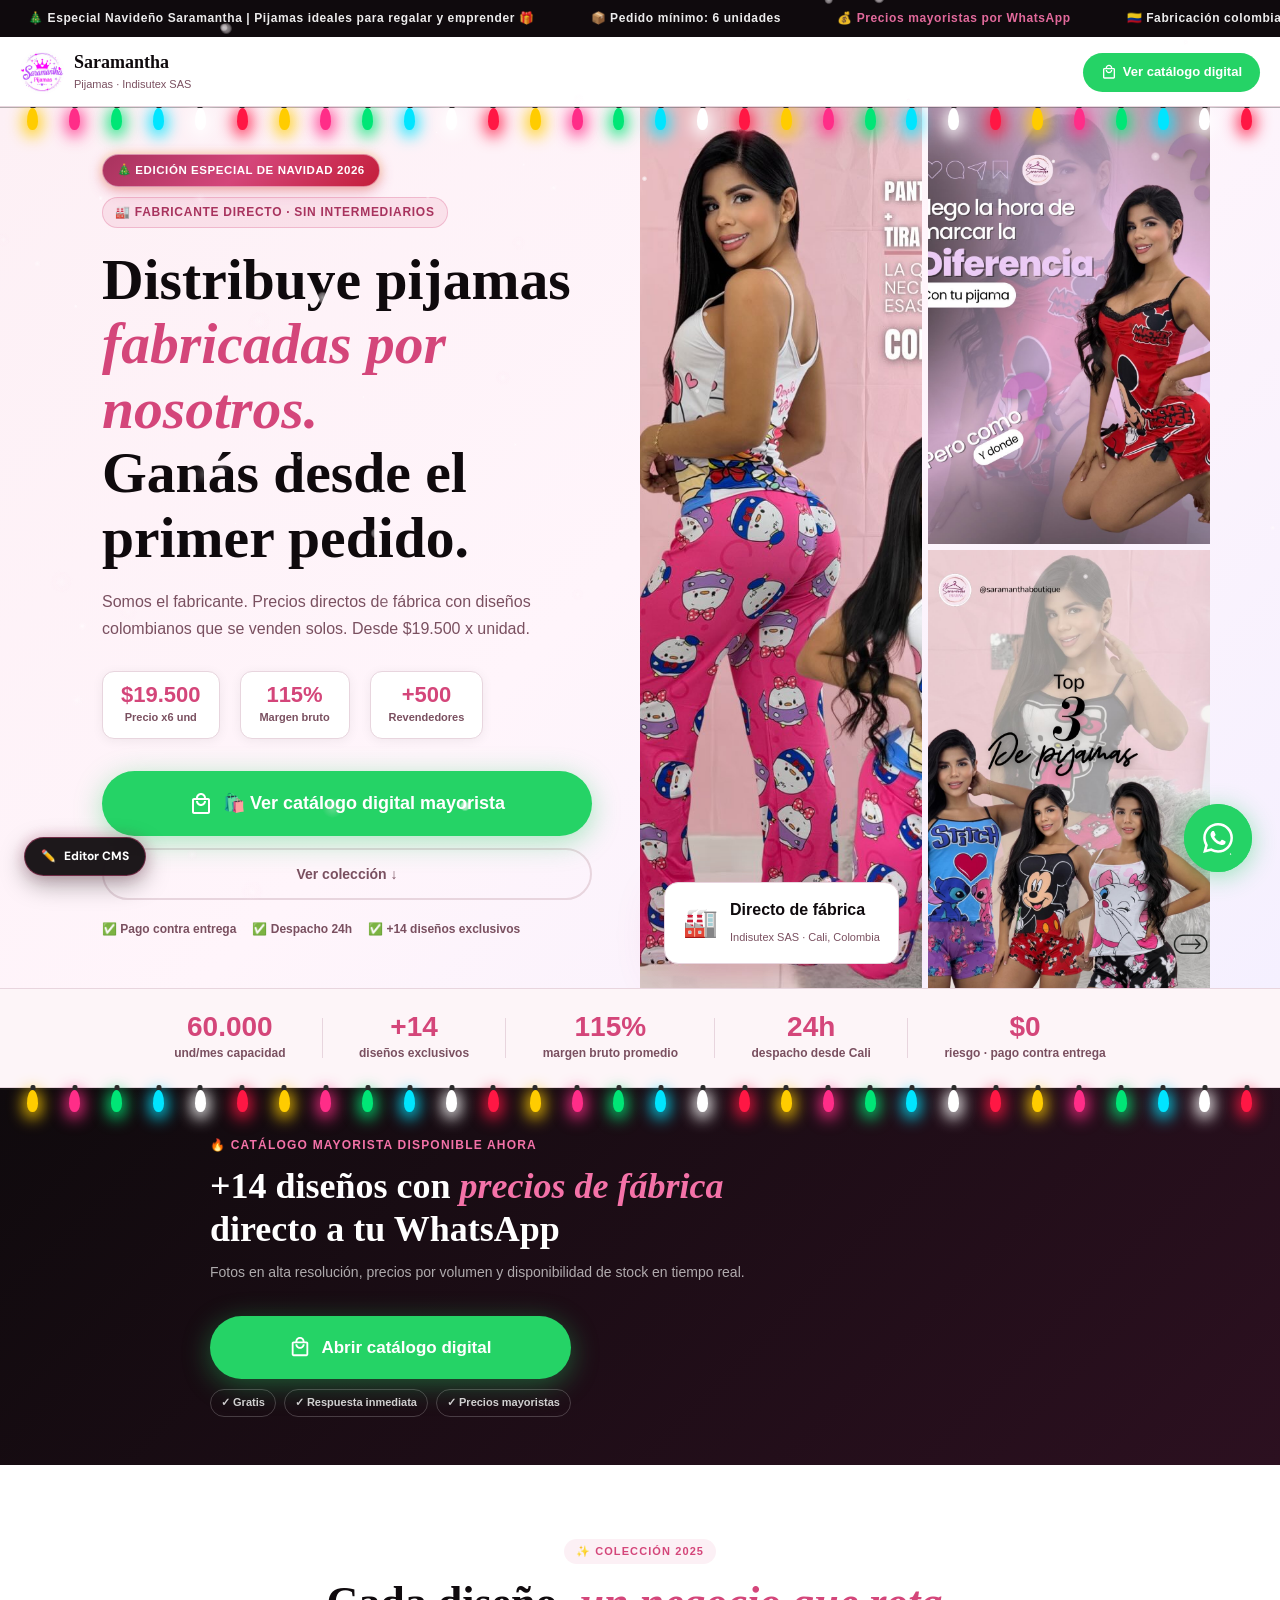
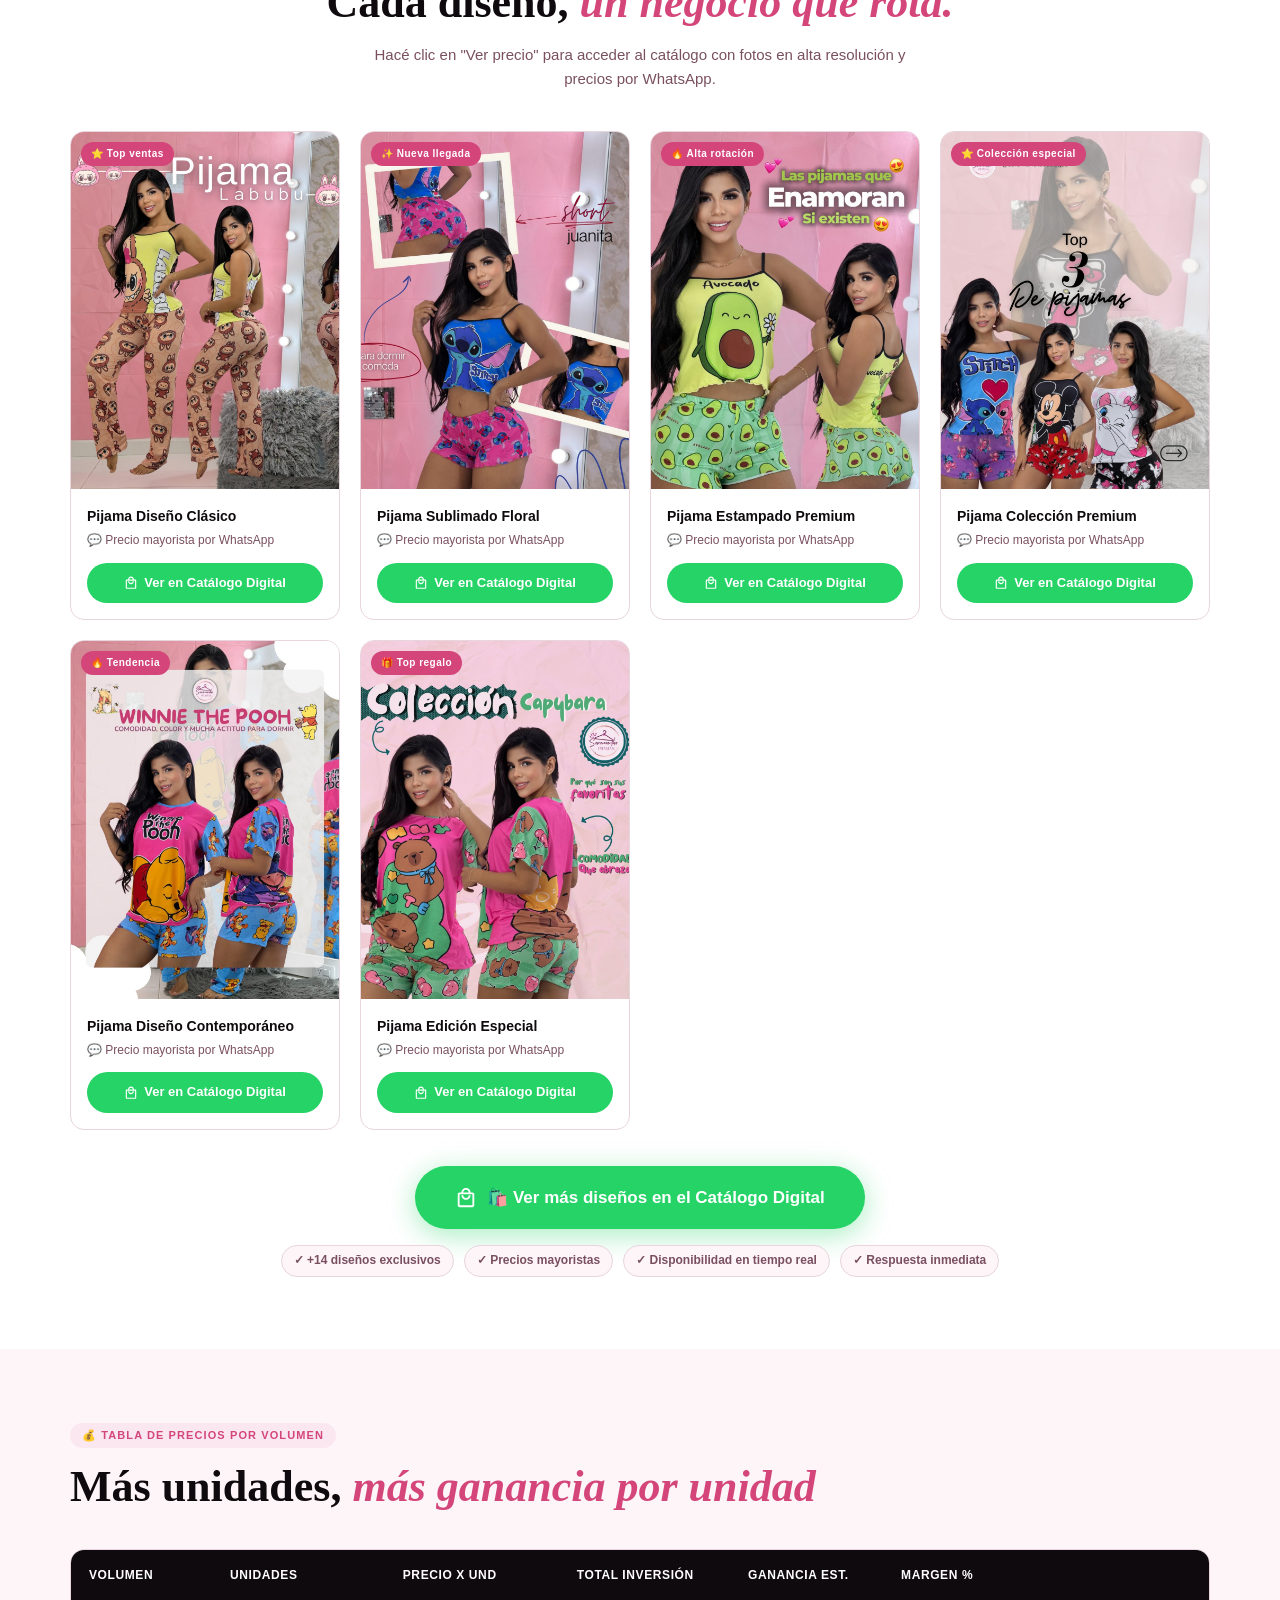
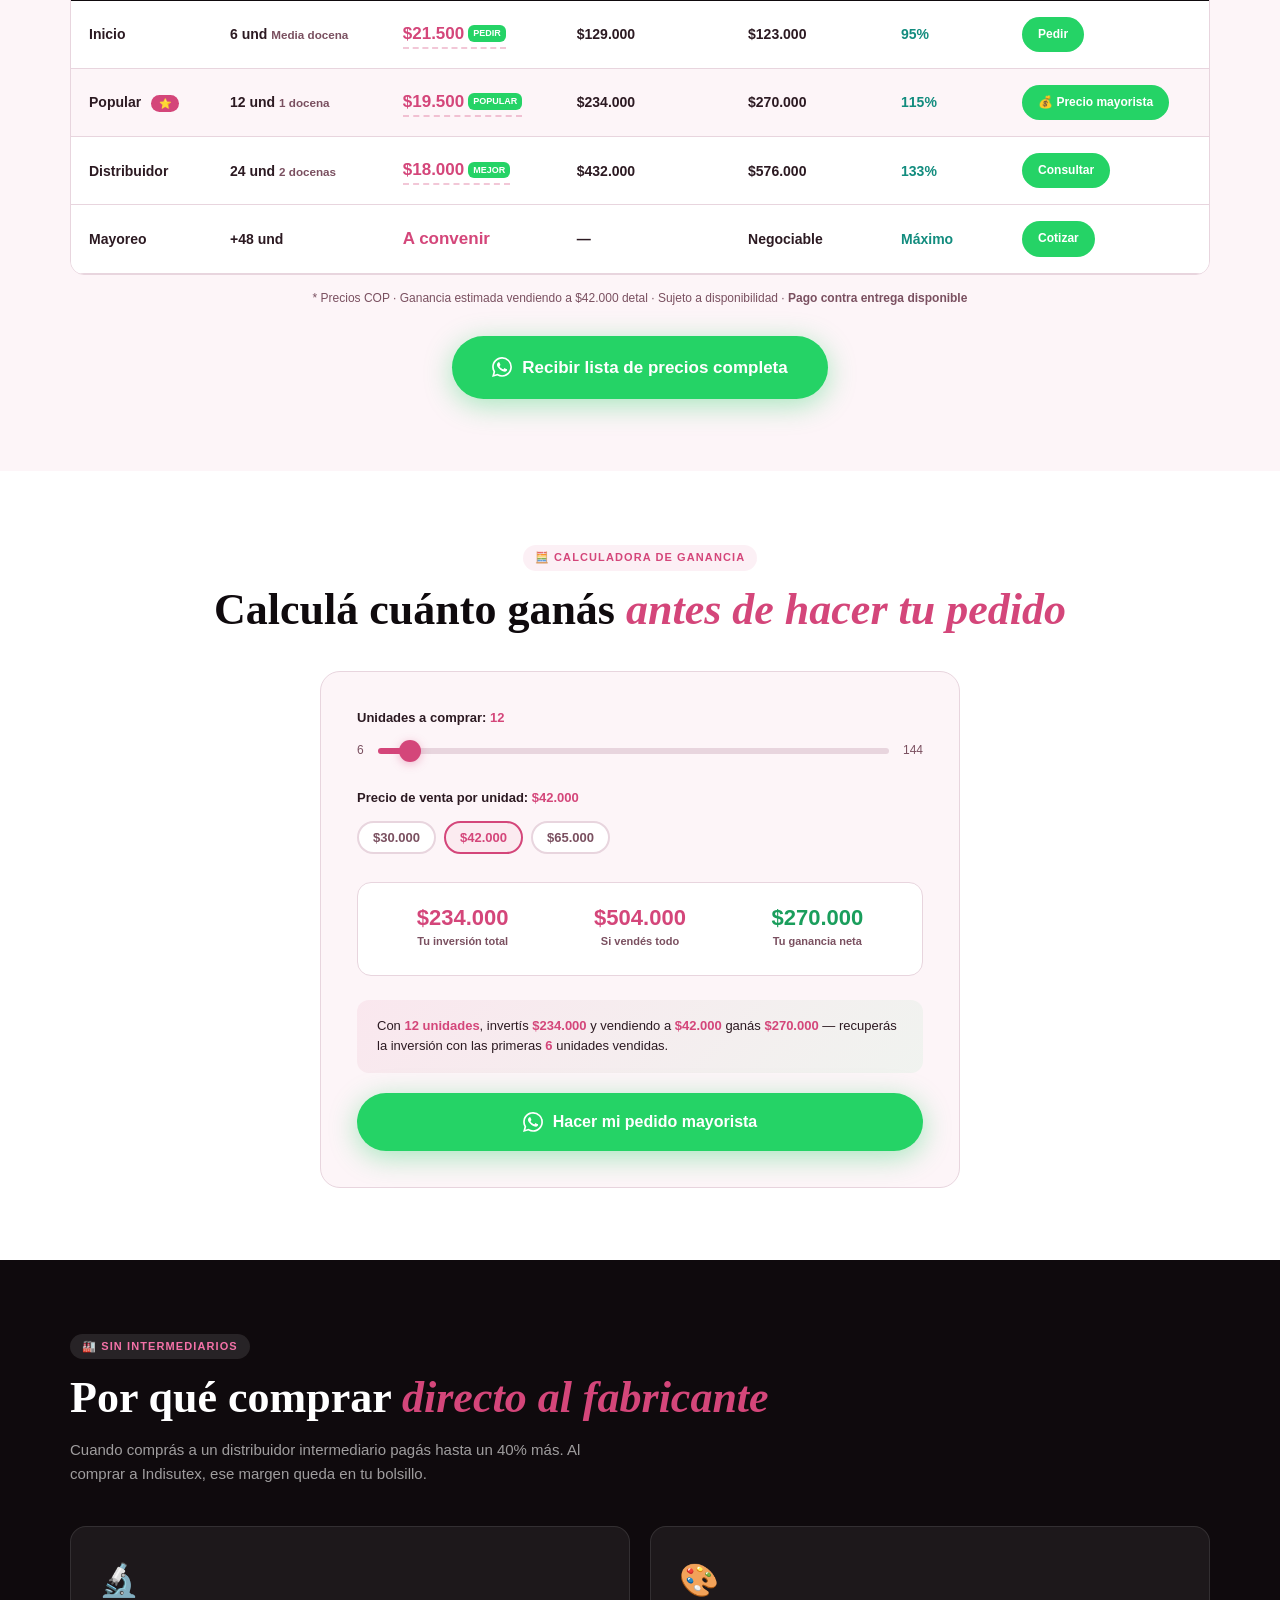
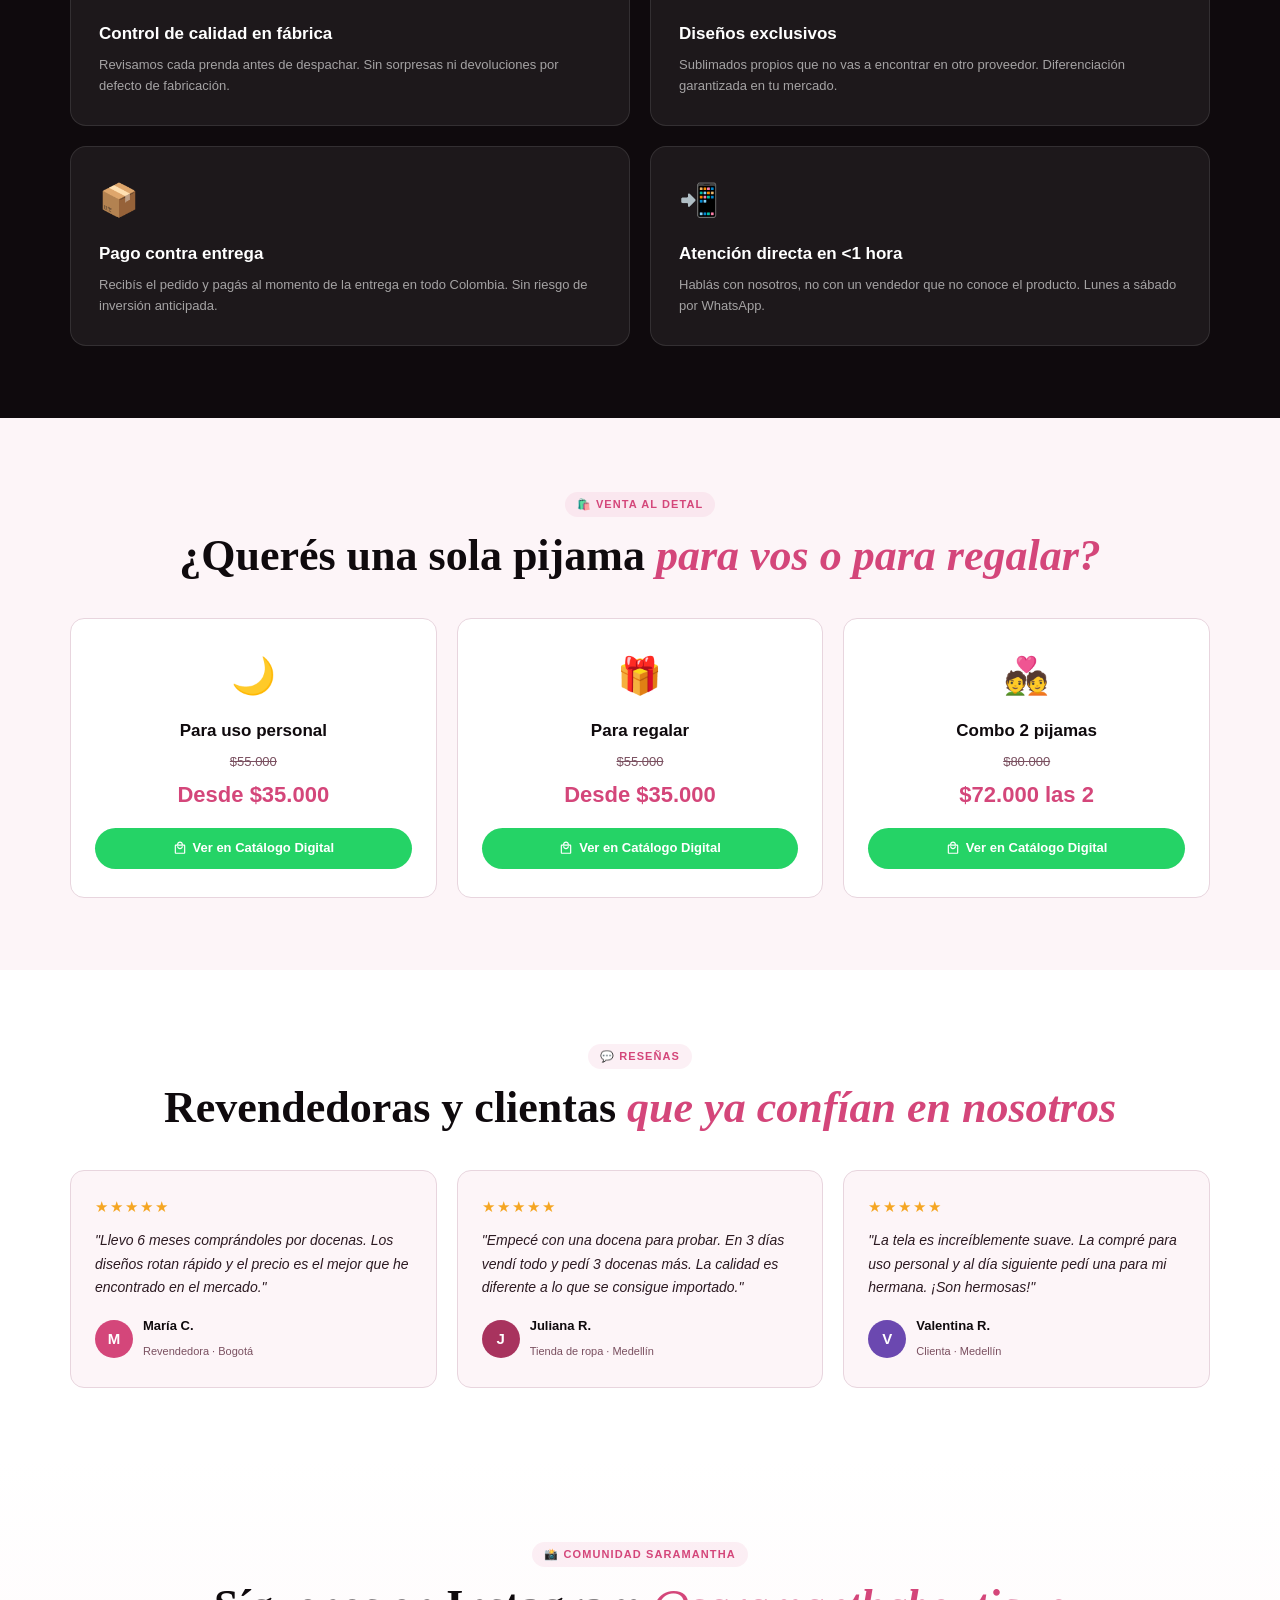
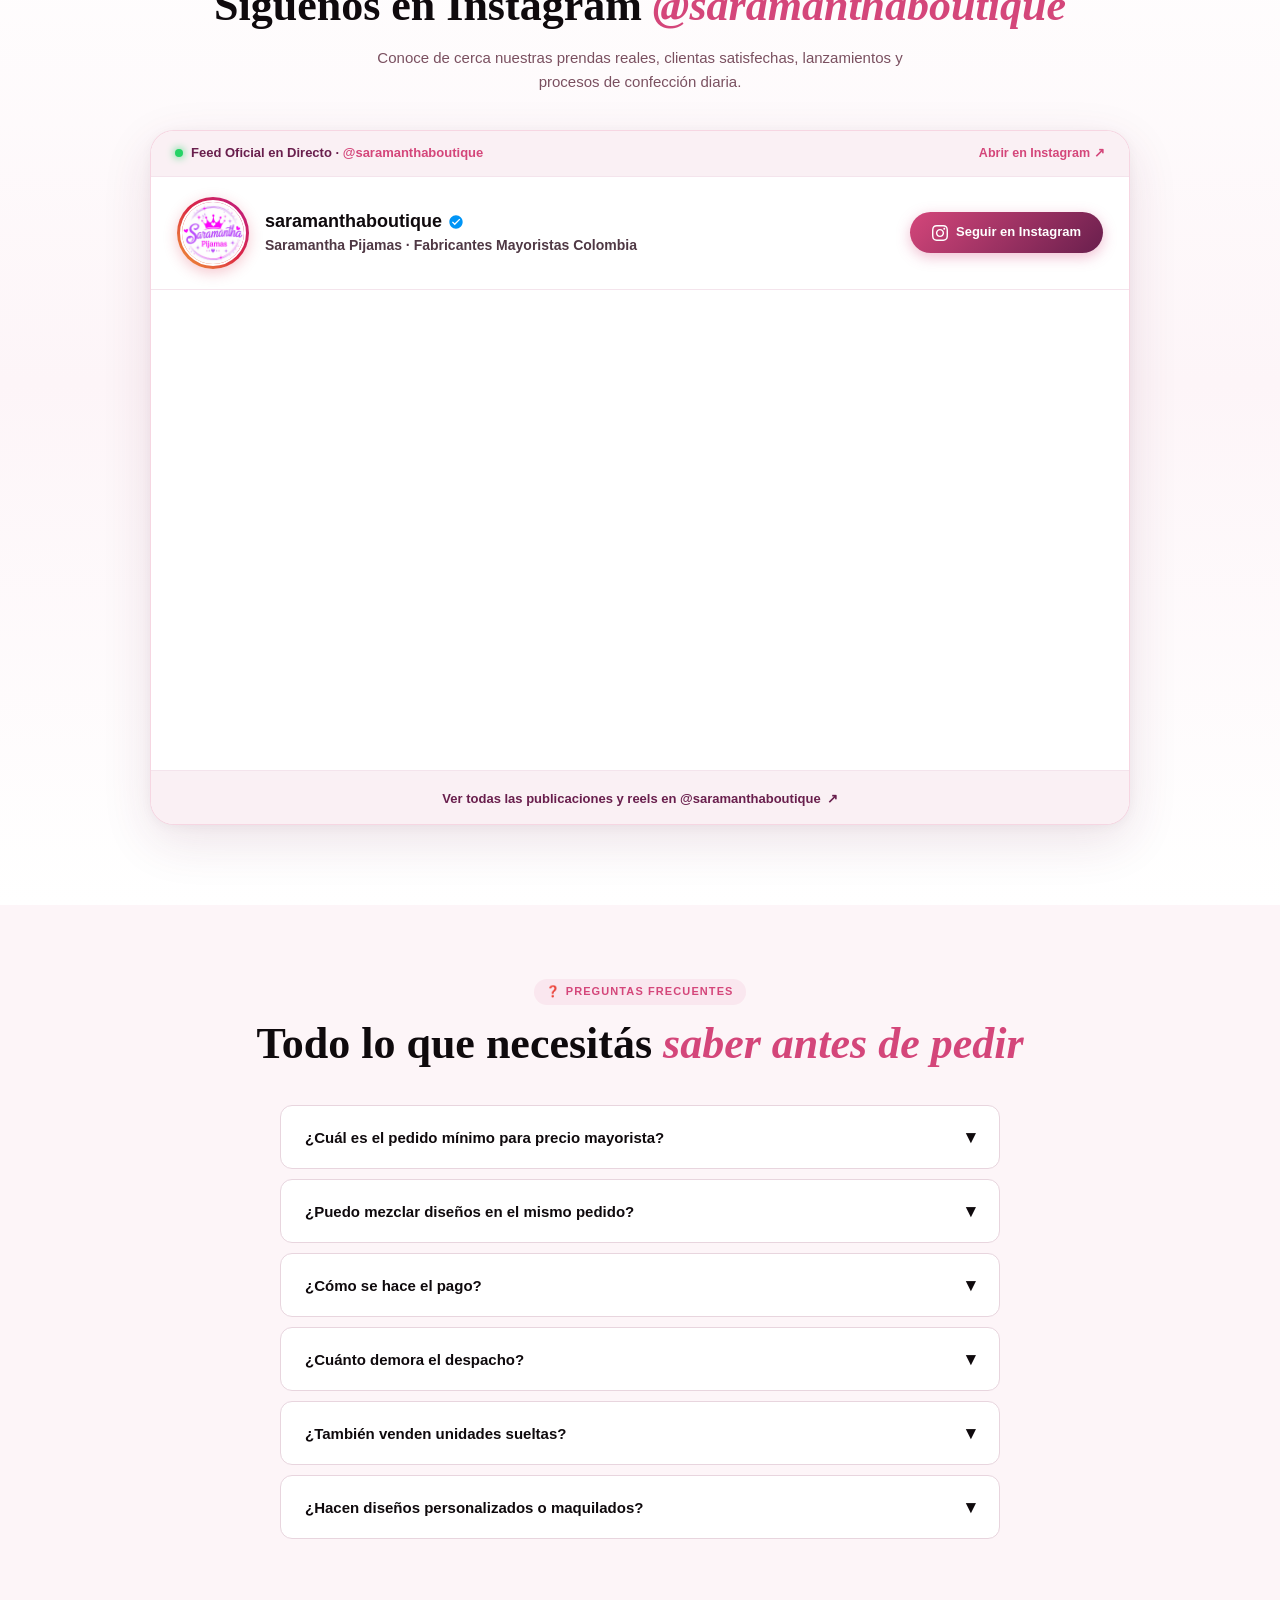
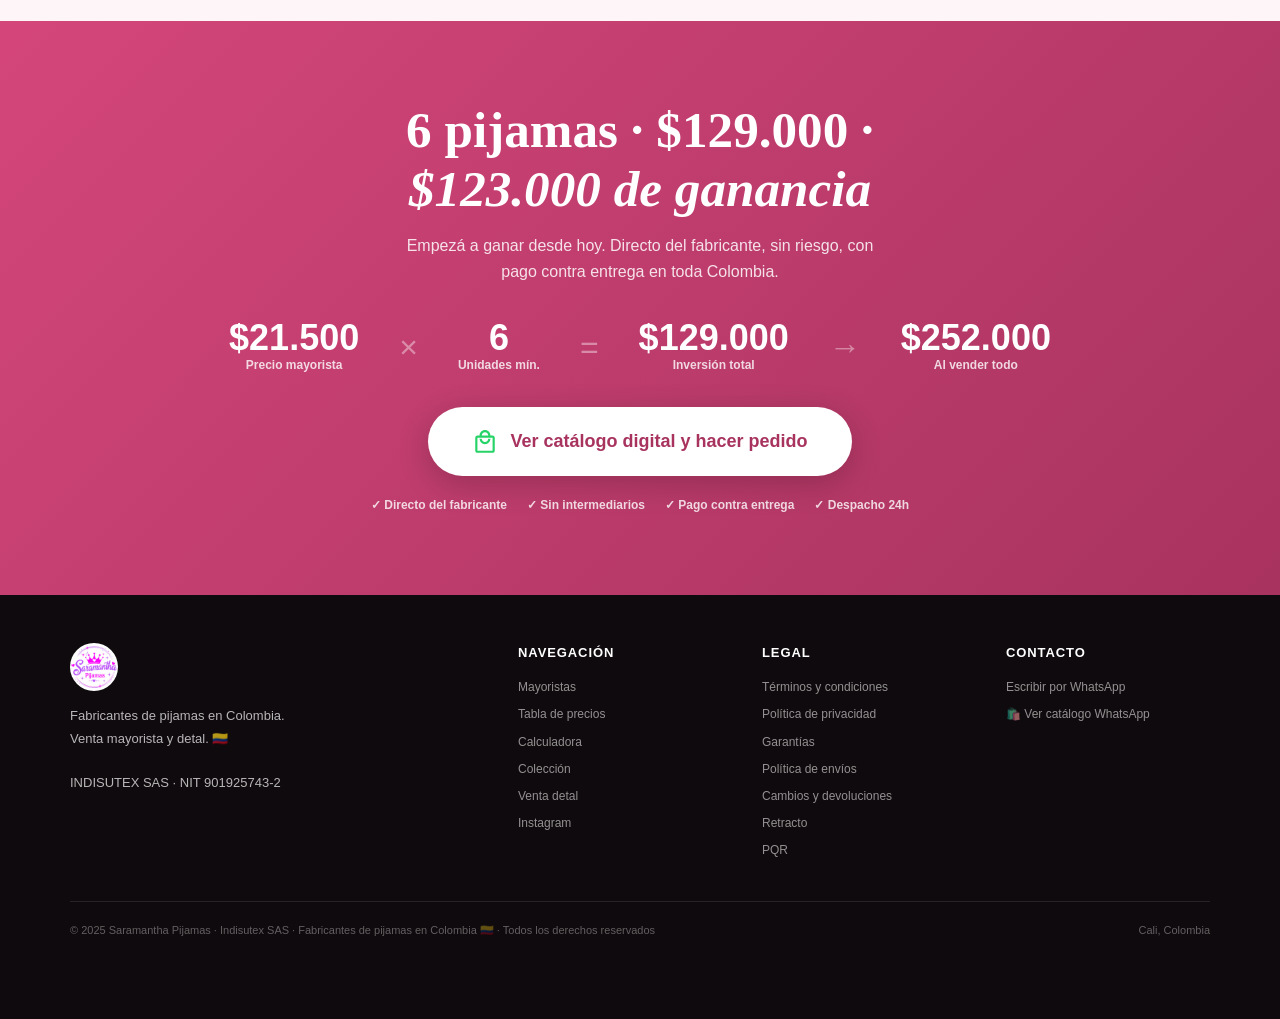
==== commit 0641bd6d: "style: add standard appearance property to range inputs for cross-browser compatibility" ====
--- a/index.html
+++ b/index.html
@@ -999,6 +999,7 @@
     input[type=range] {
       flex: 1;
       -webkit-appearance: none;
+      appearance: none;
       height: 6px;
       background: linear-gradient(to right, var(--rosa) 0%, var(--rosa) var(--pct,50%), var(--gris-borde) var(--pct,50%), var(--gris-borde) 100%);
       border-radius: 100px;
@@ -1007,6 +1008,7 @@
     }
     input[type=range]::-webkit-slider-thumb {
       -webkit-appearance: none;
+      appearance: none;
       width: 22px; height: 22px;
       border-radius: 50%;
       background: var(--rosa);
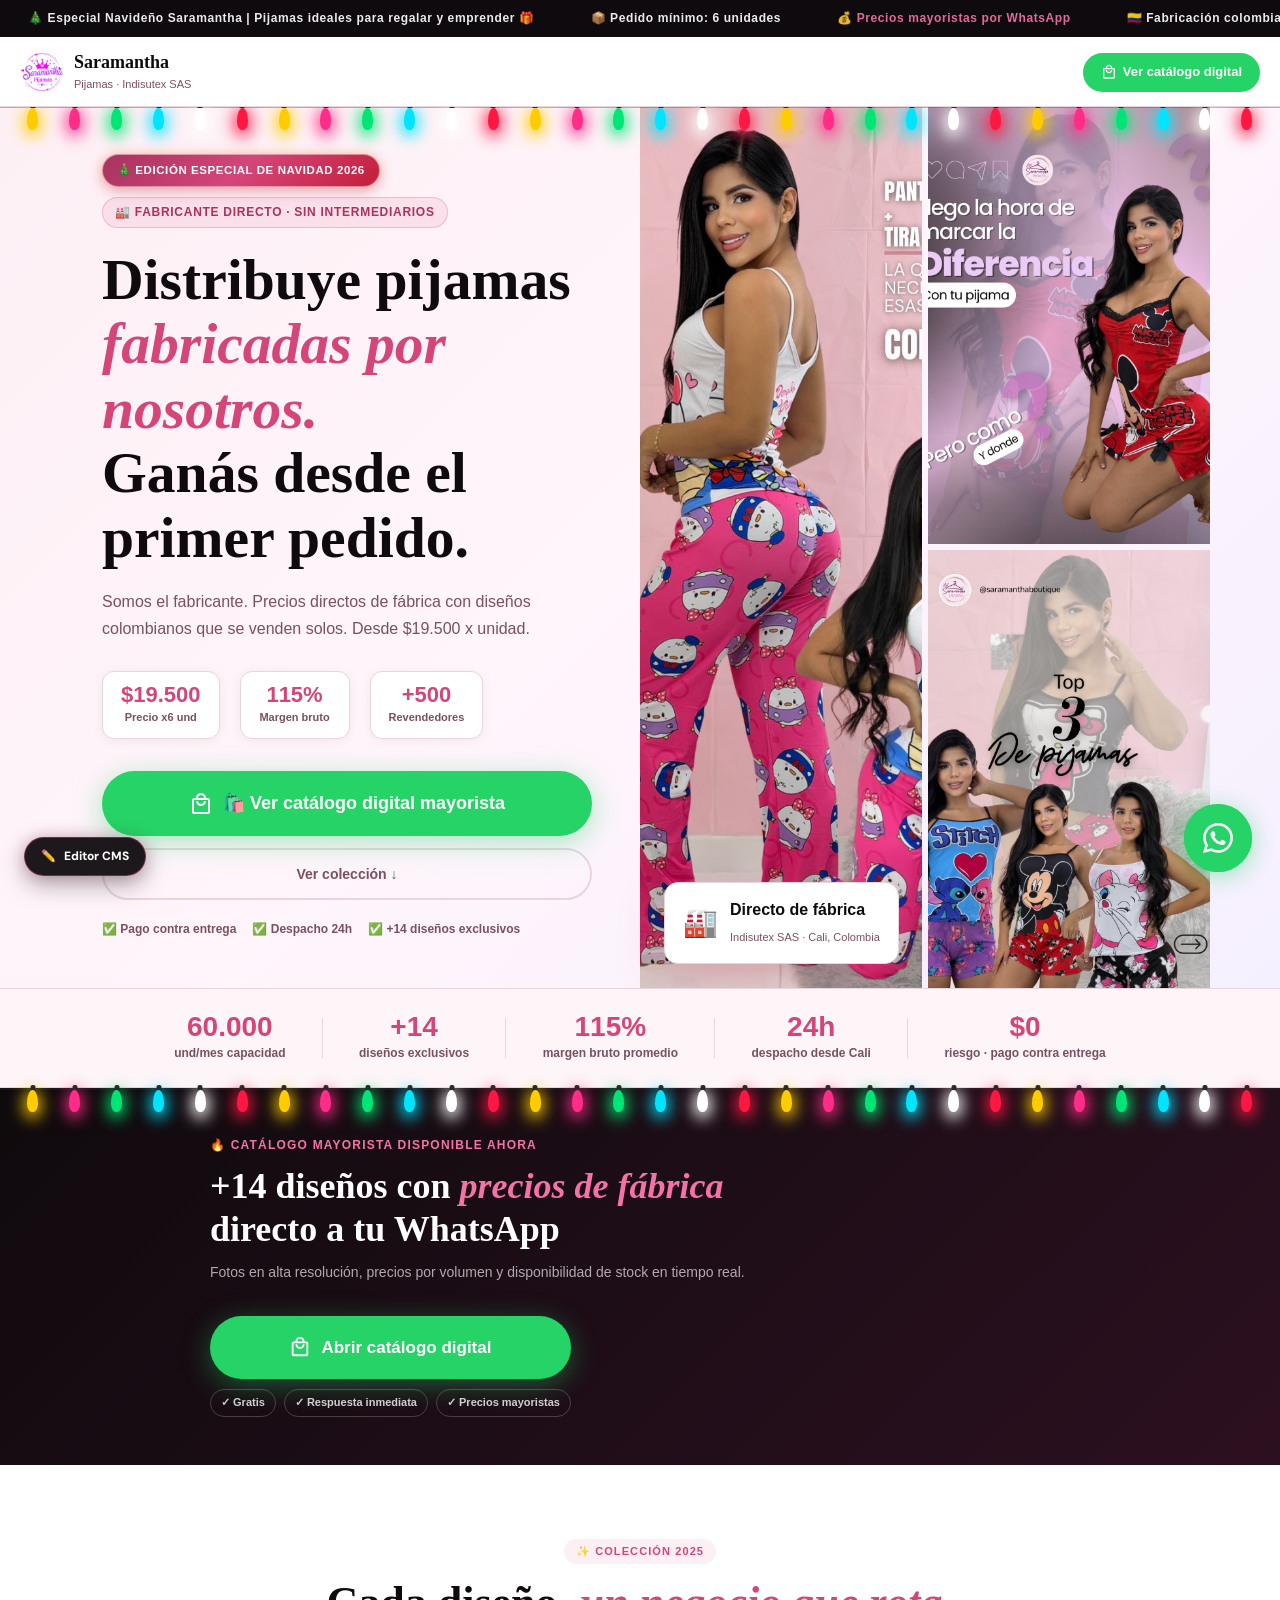
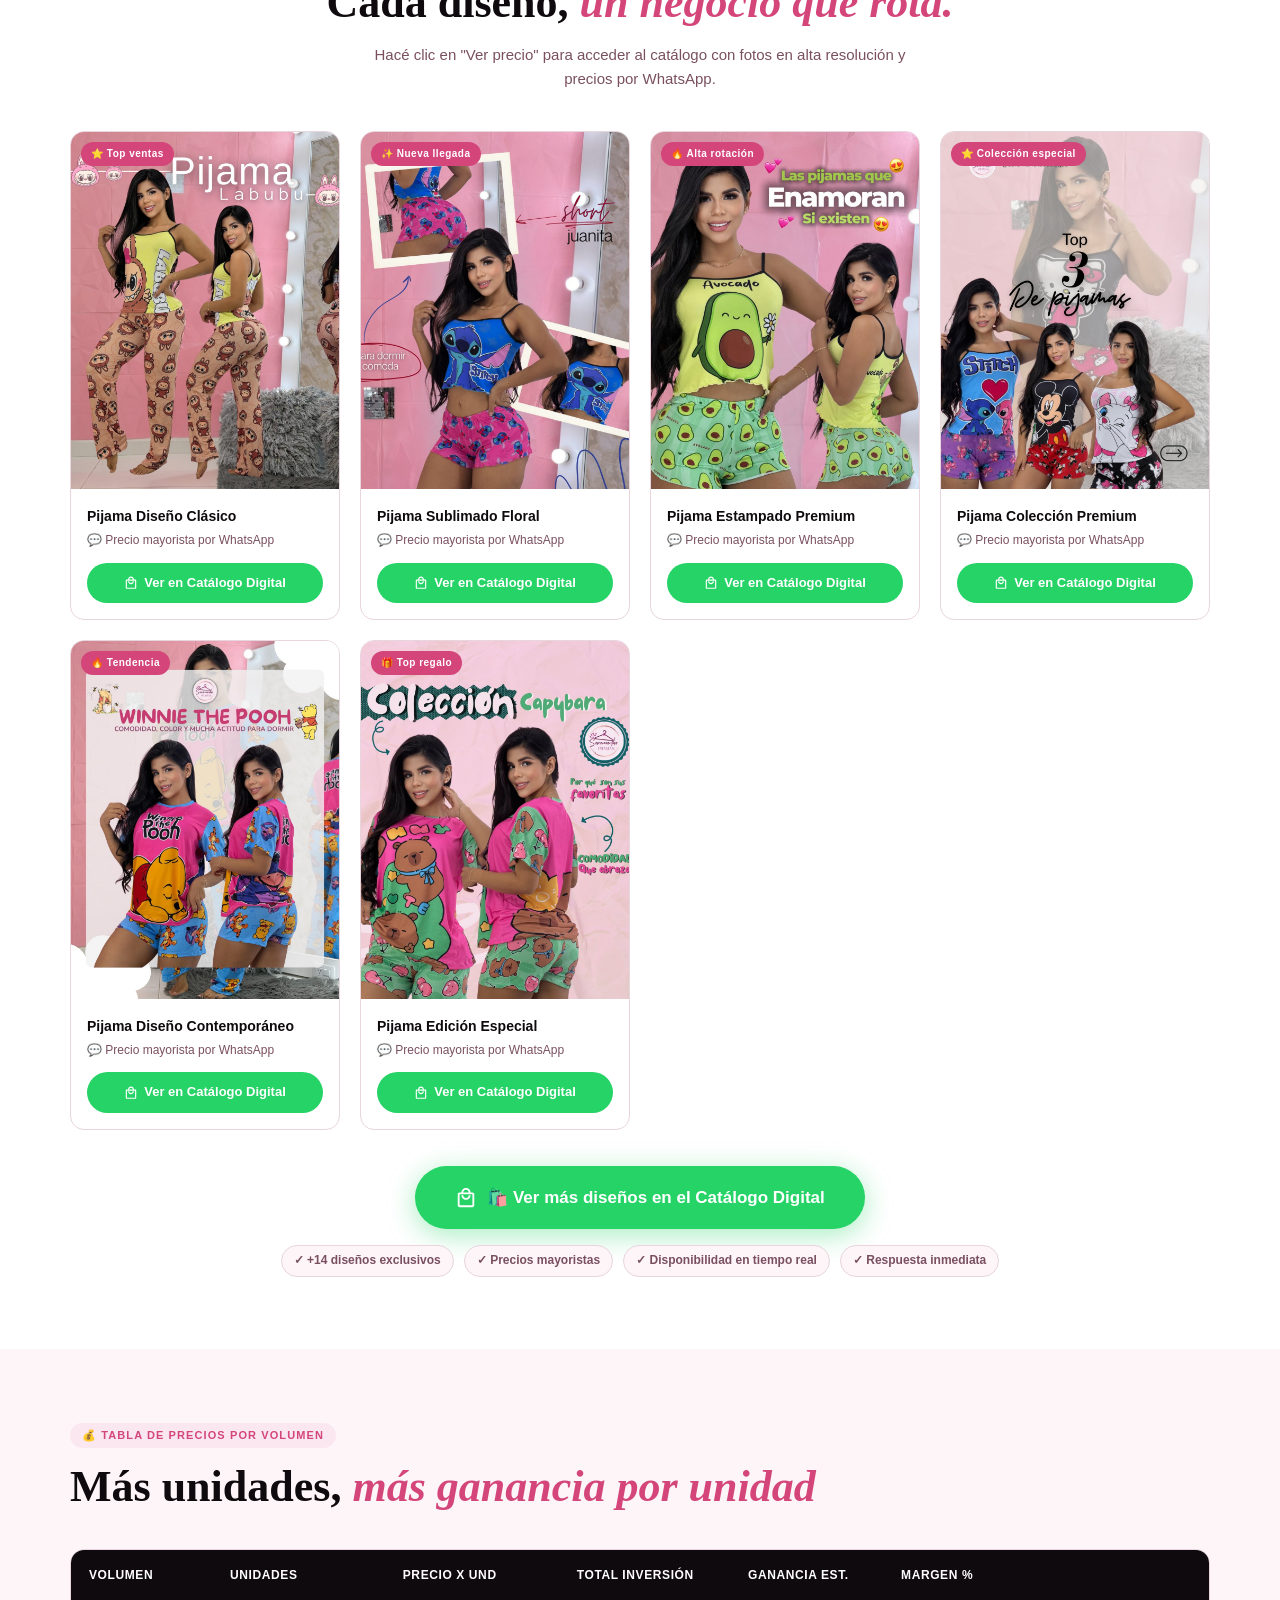
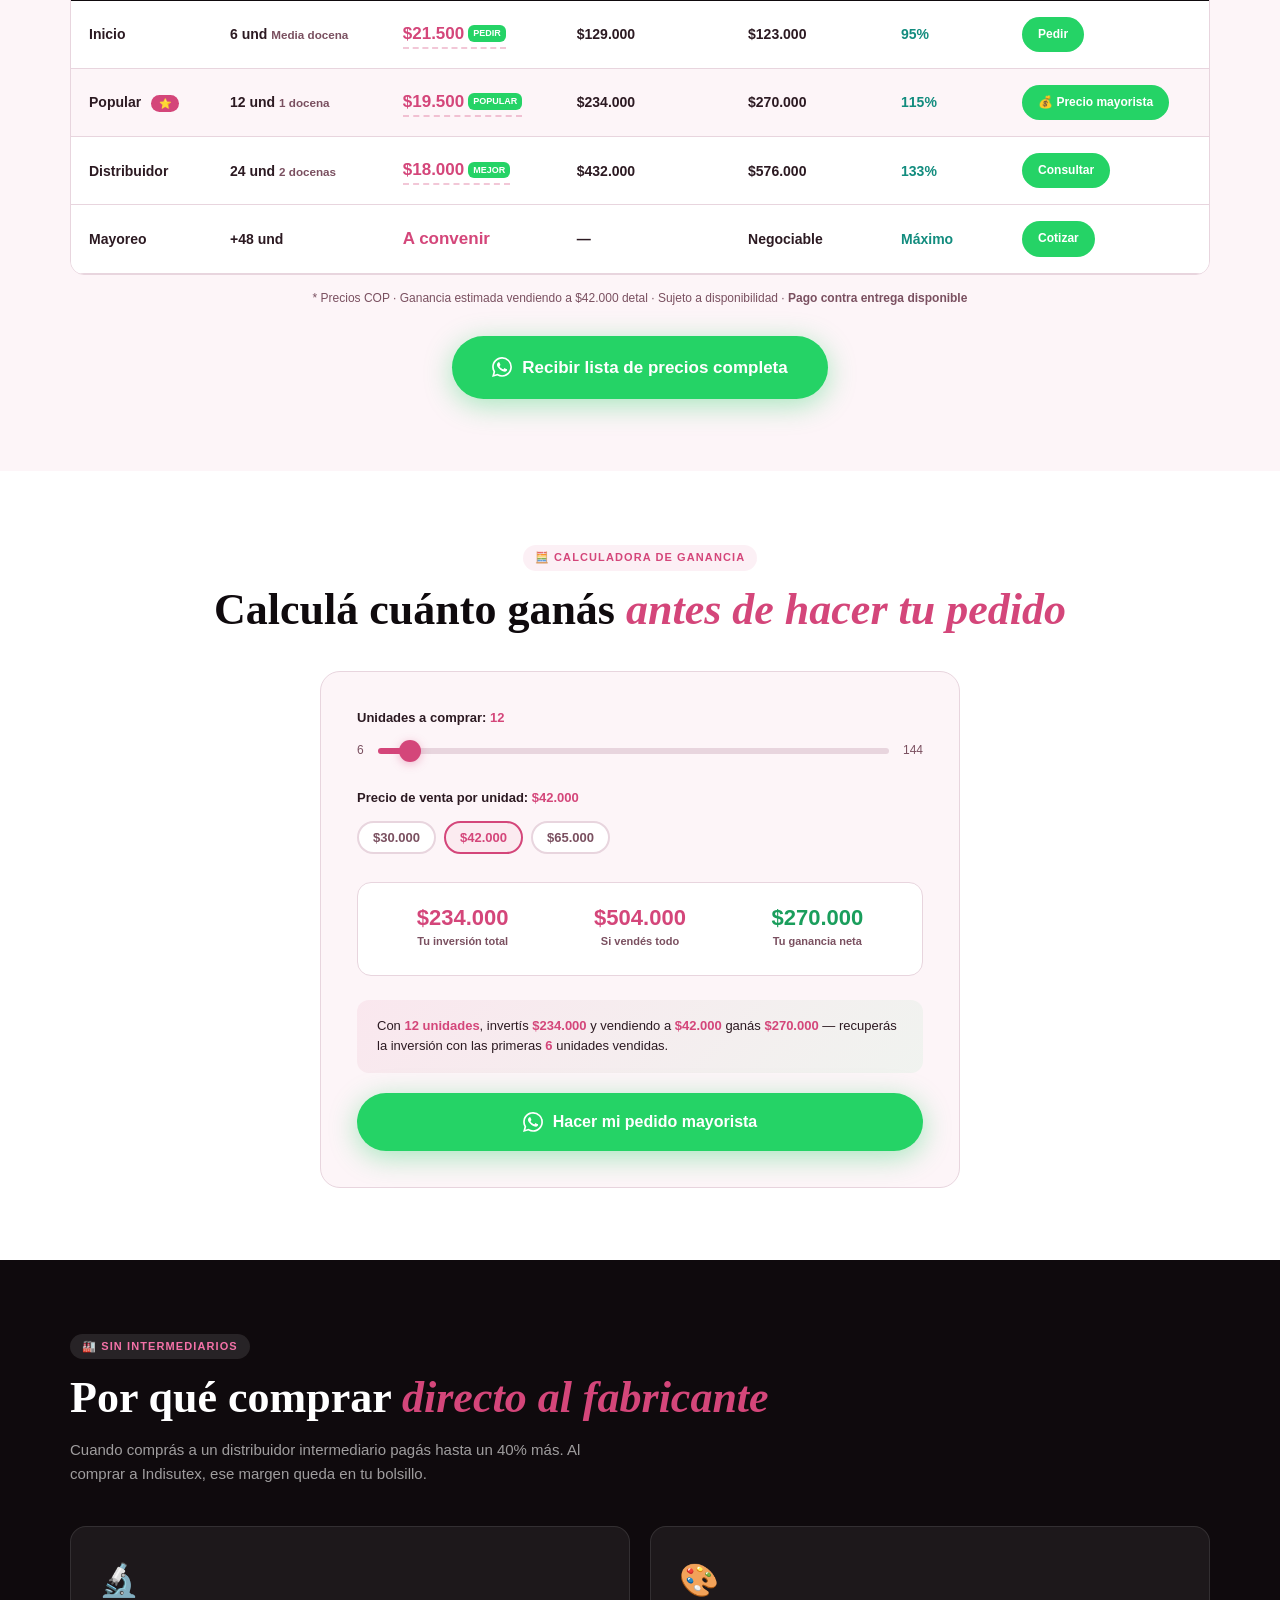
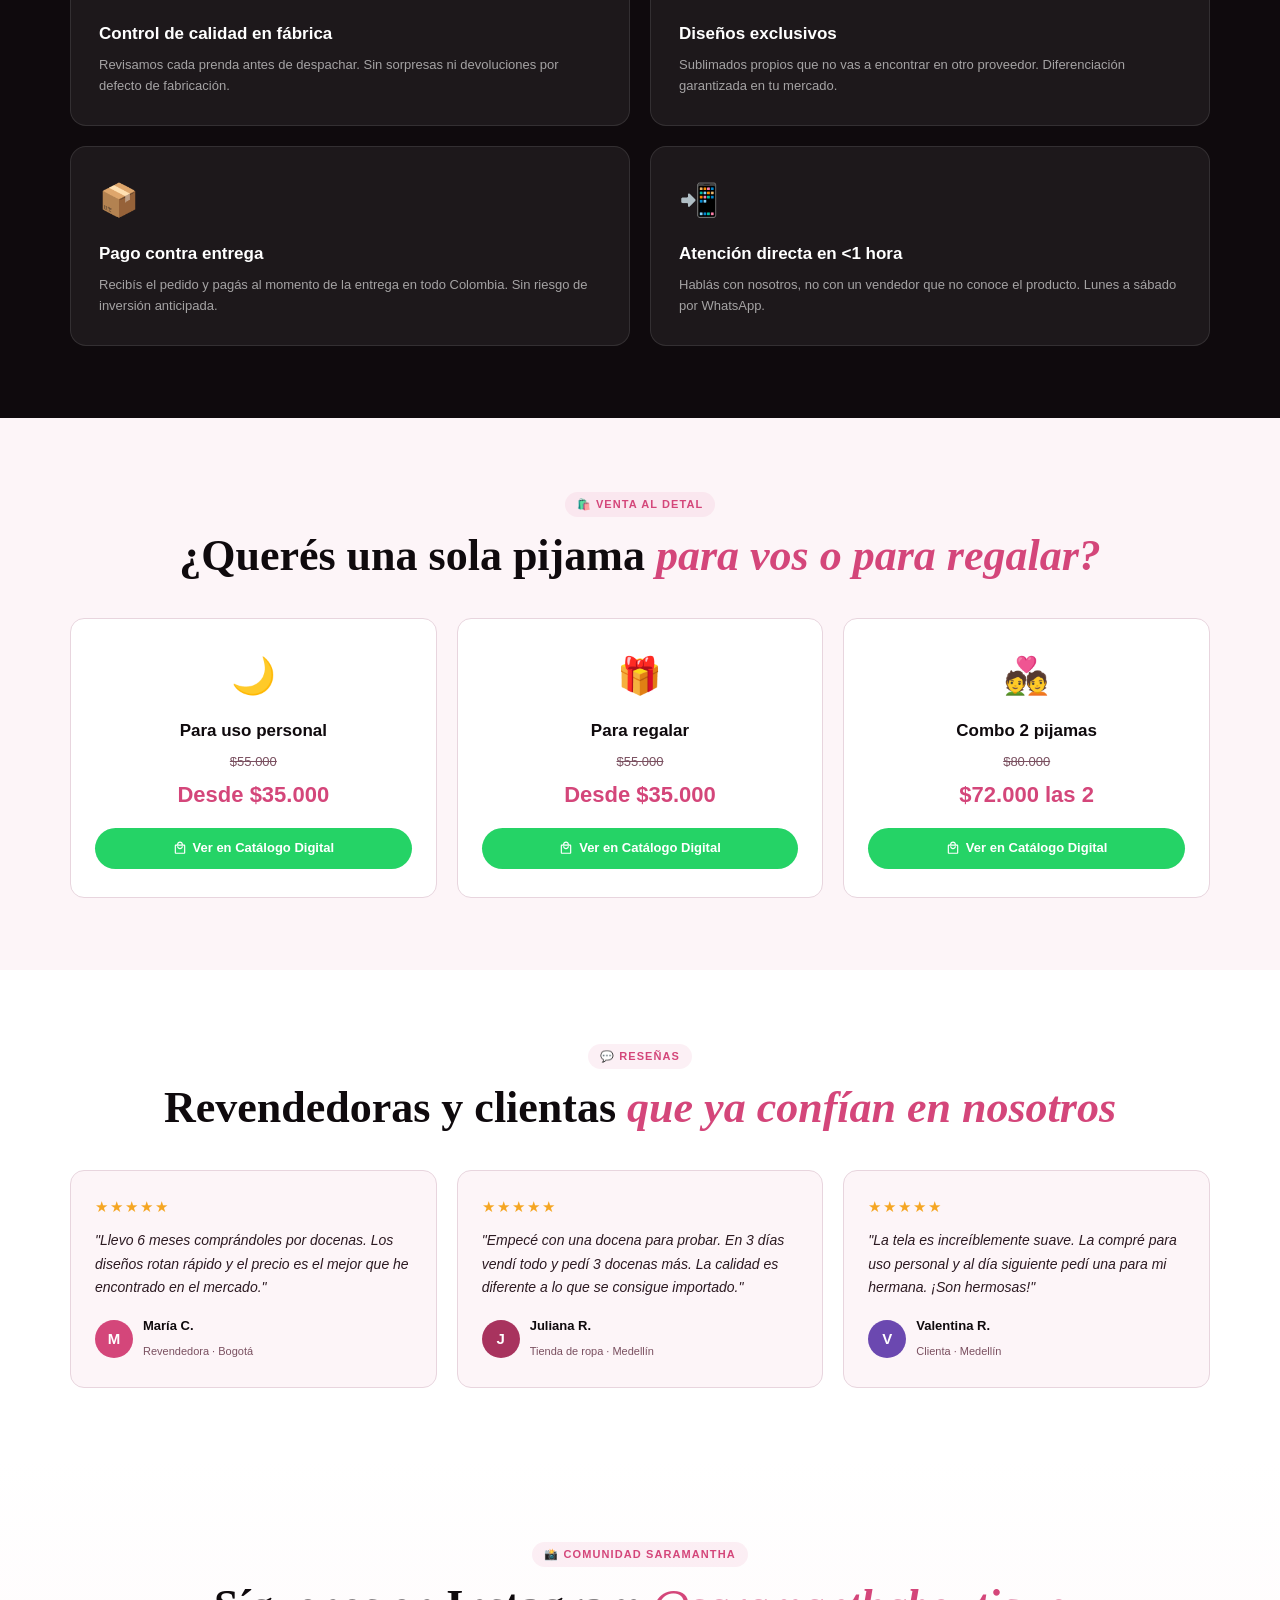
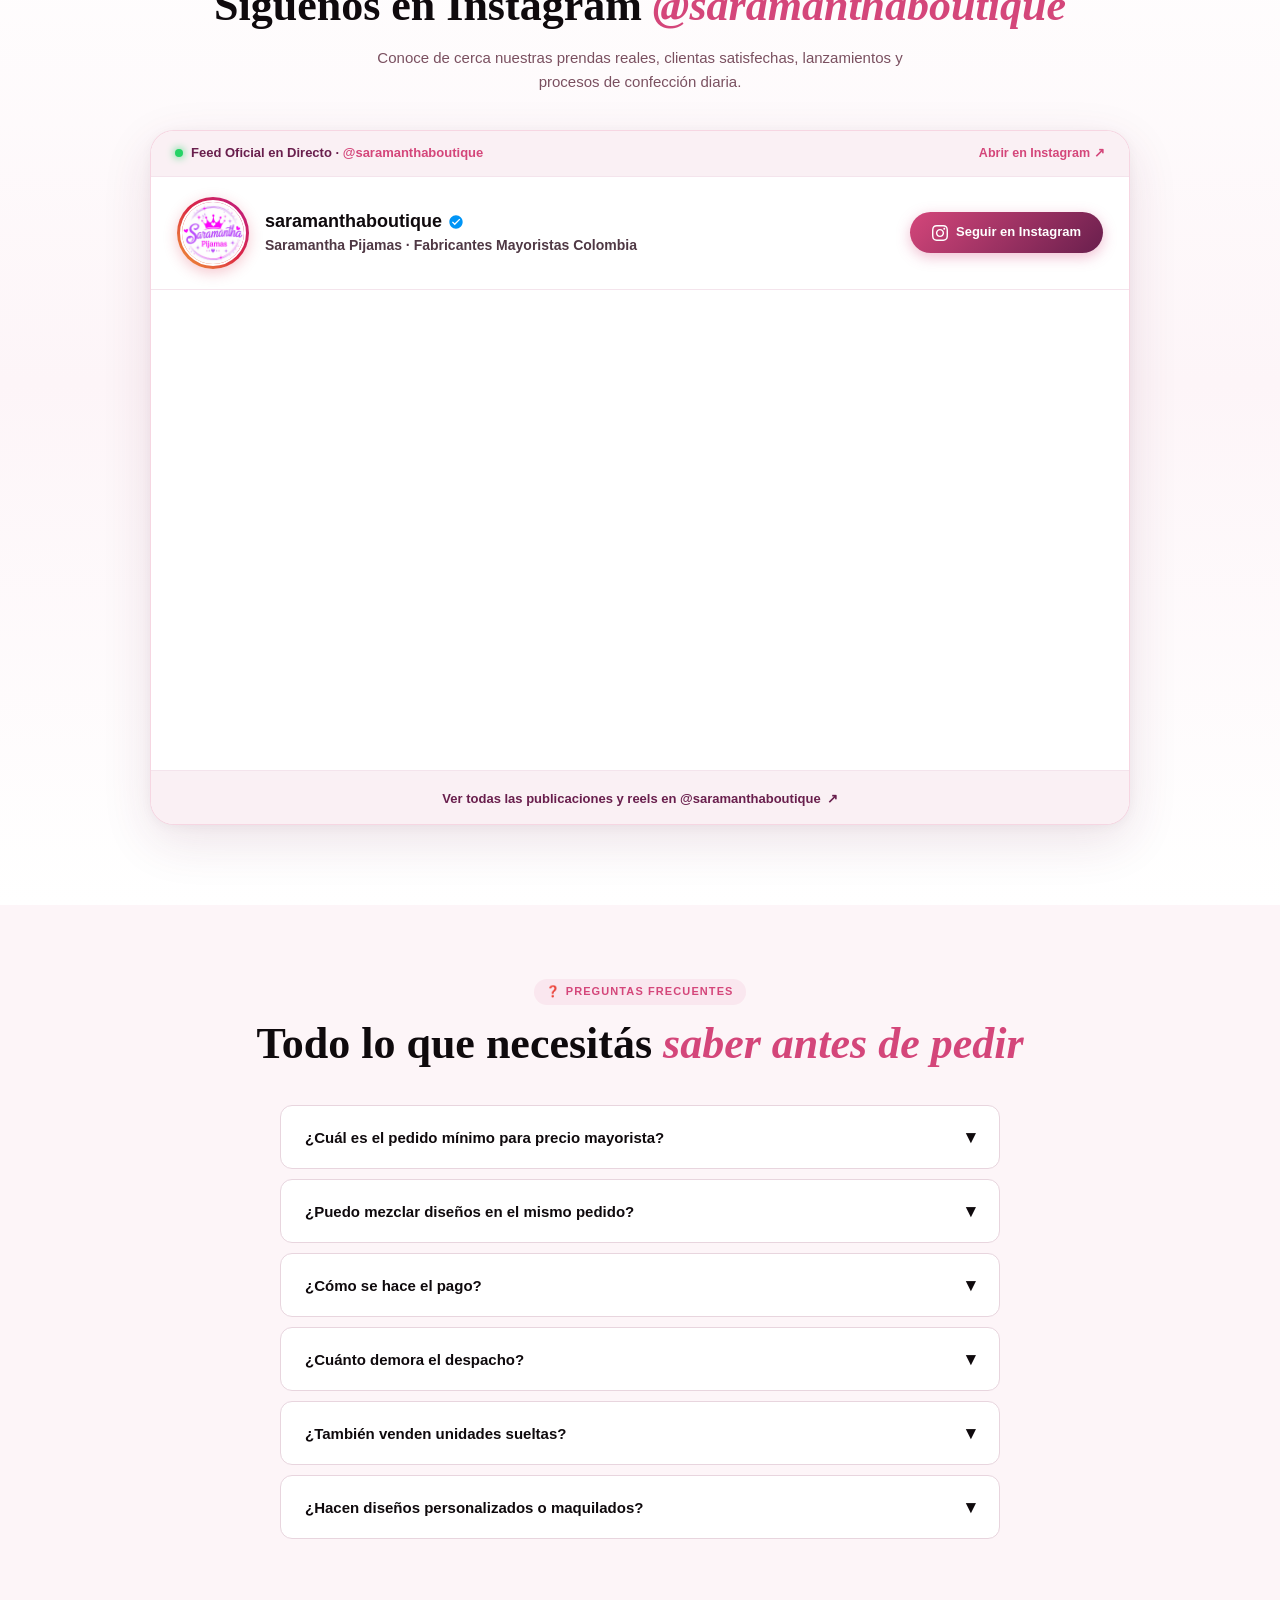
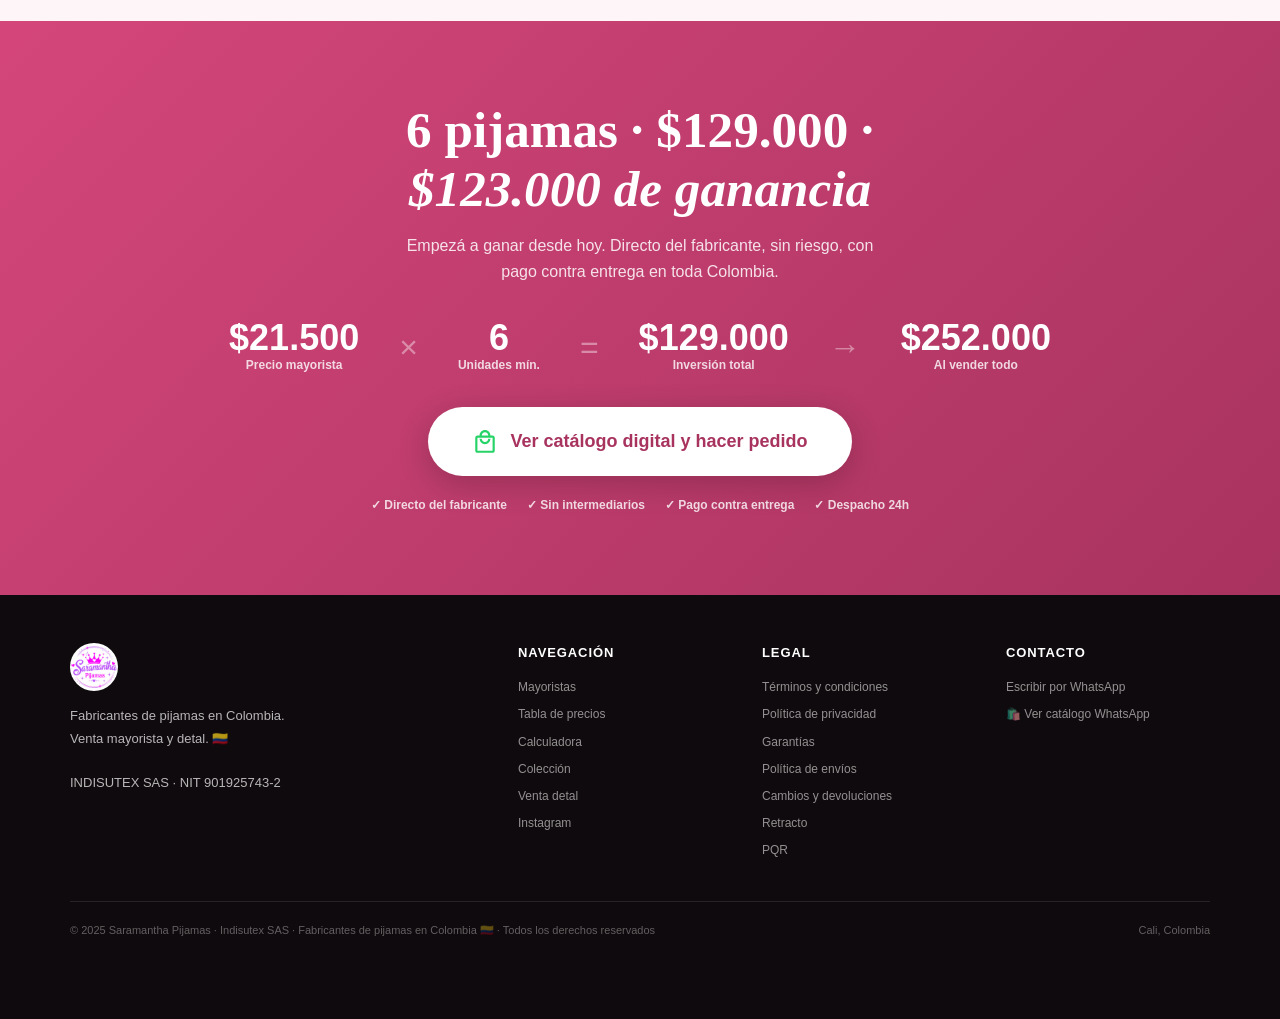
==== commit c75ae5c9: "chore: update RSS.app wall widget ID" ====
--- a/index.html
+++ b/index.html
@@ -1909,7 +1909,7 @@
 
       <!-- RSS.app Wall Widget -->
       <div class="insta-box-widget-wrap">
-        <rssapp-wall id="QQOeu017gA97iase"></rssapp-wall>
+        <rssapp-wall id="kI0TiEK38dYfuqTA"></rssapp-wall>
         <script src="https://widget.rss.app/v1/wall.js" type="text/javascript" async></script>
       </div>
 
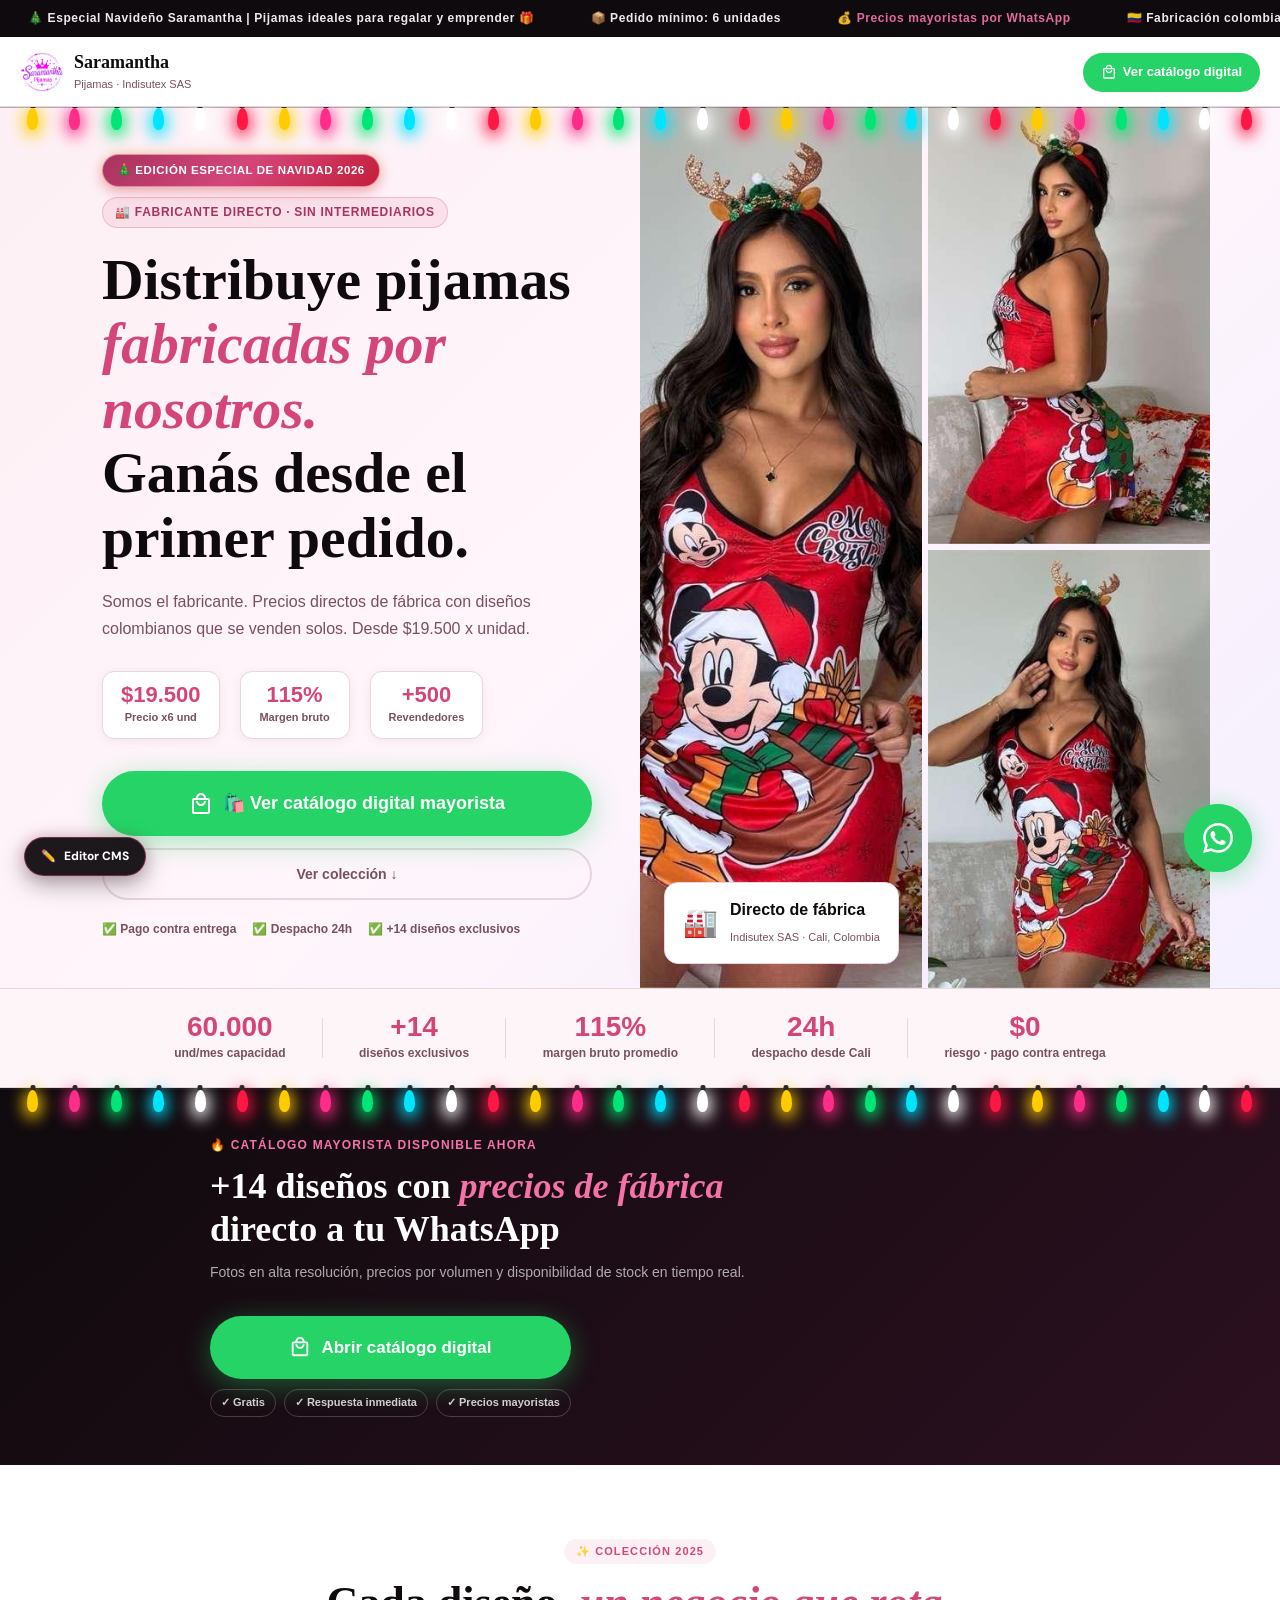
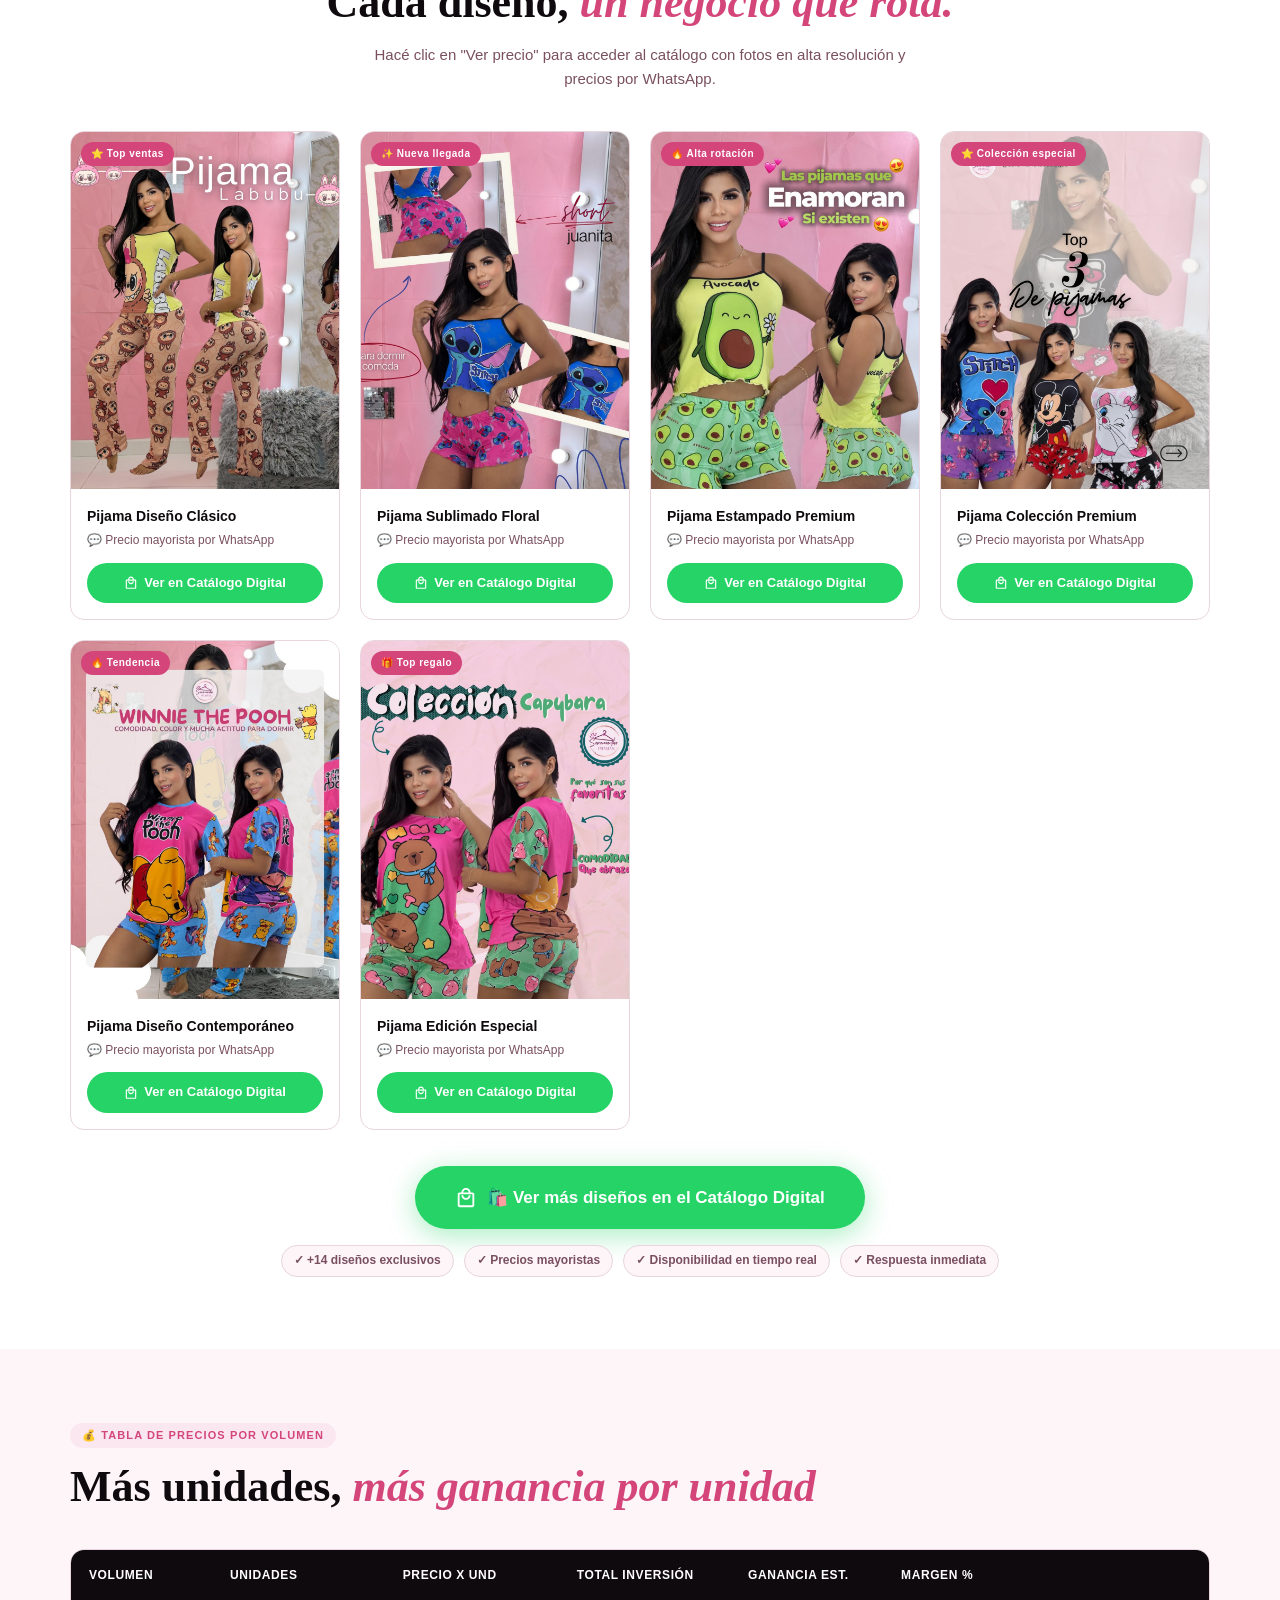
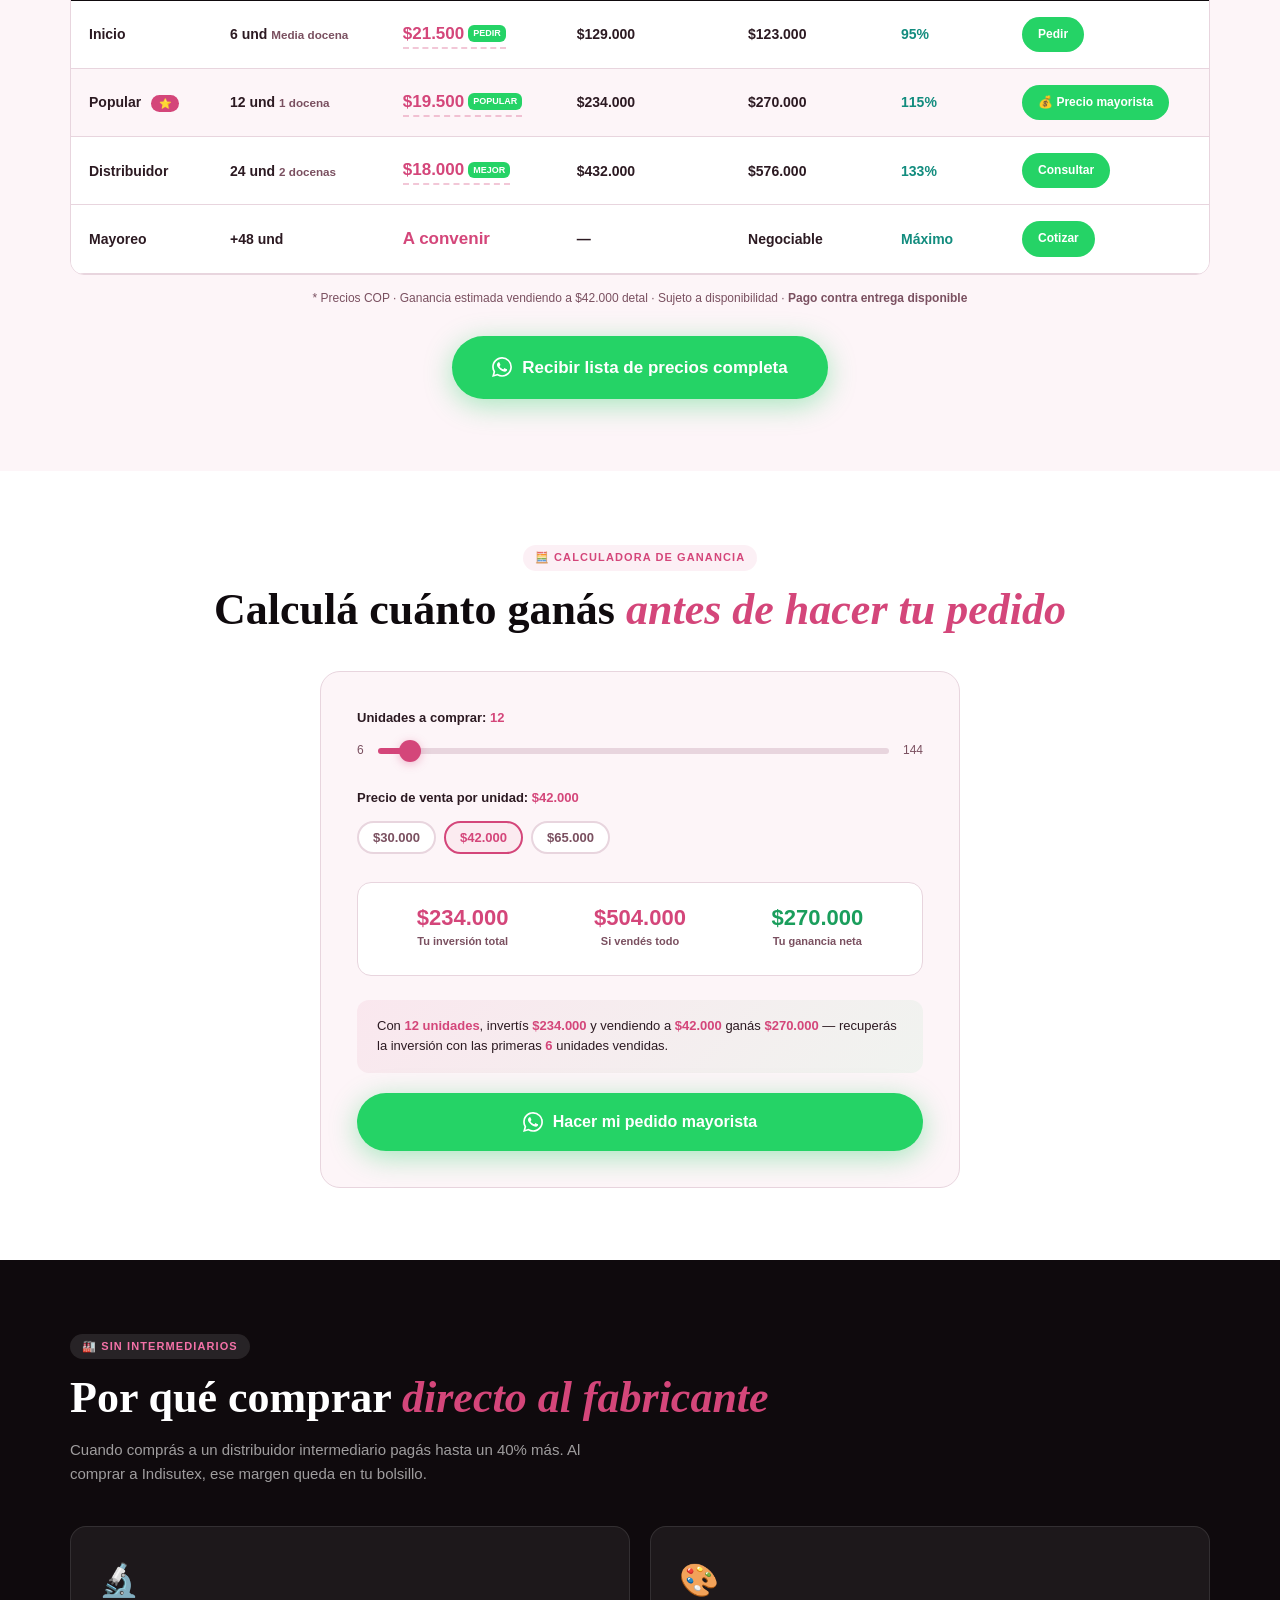
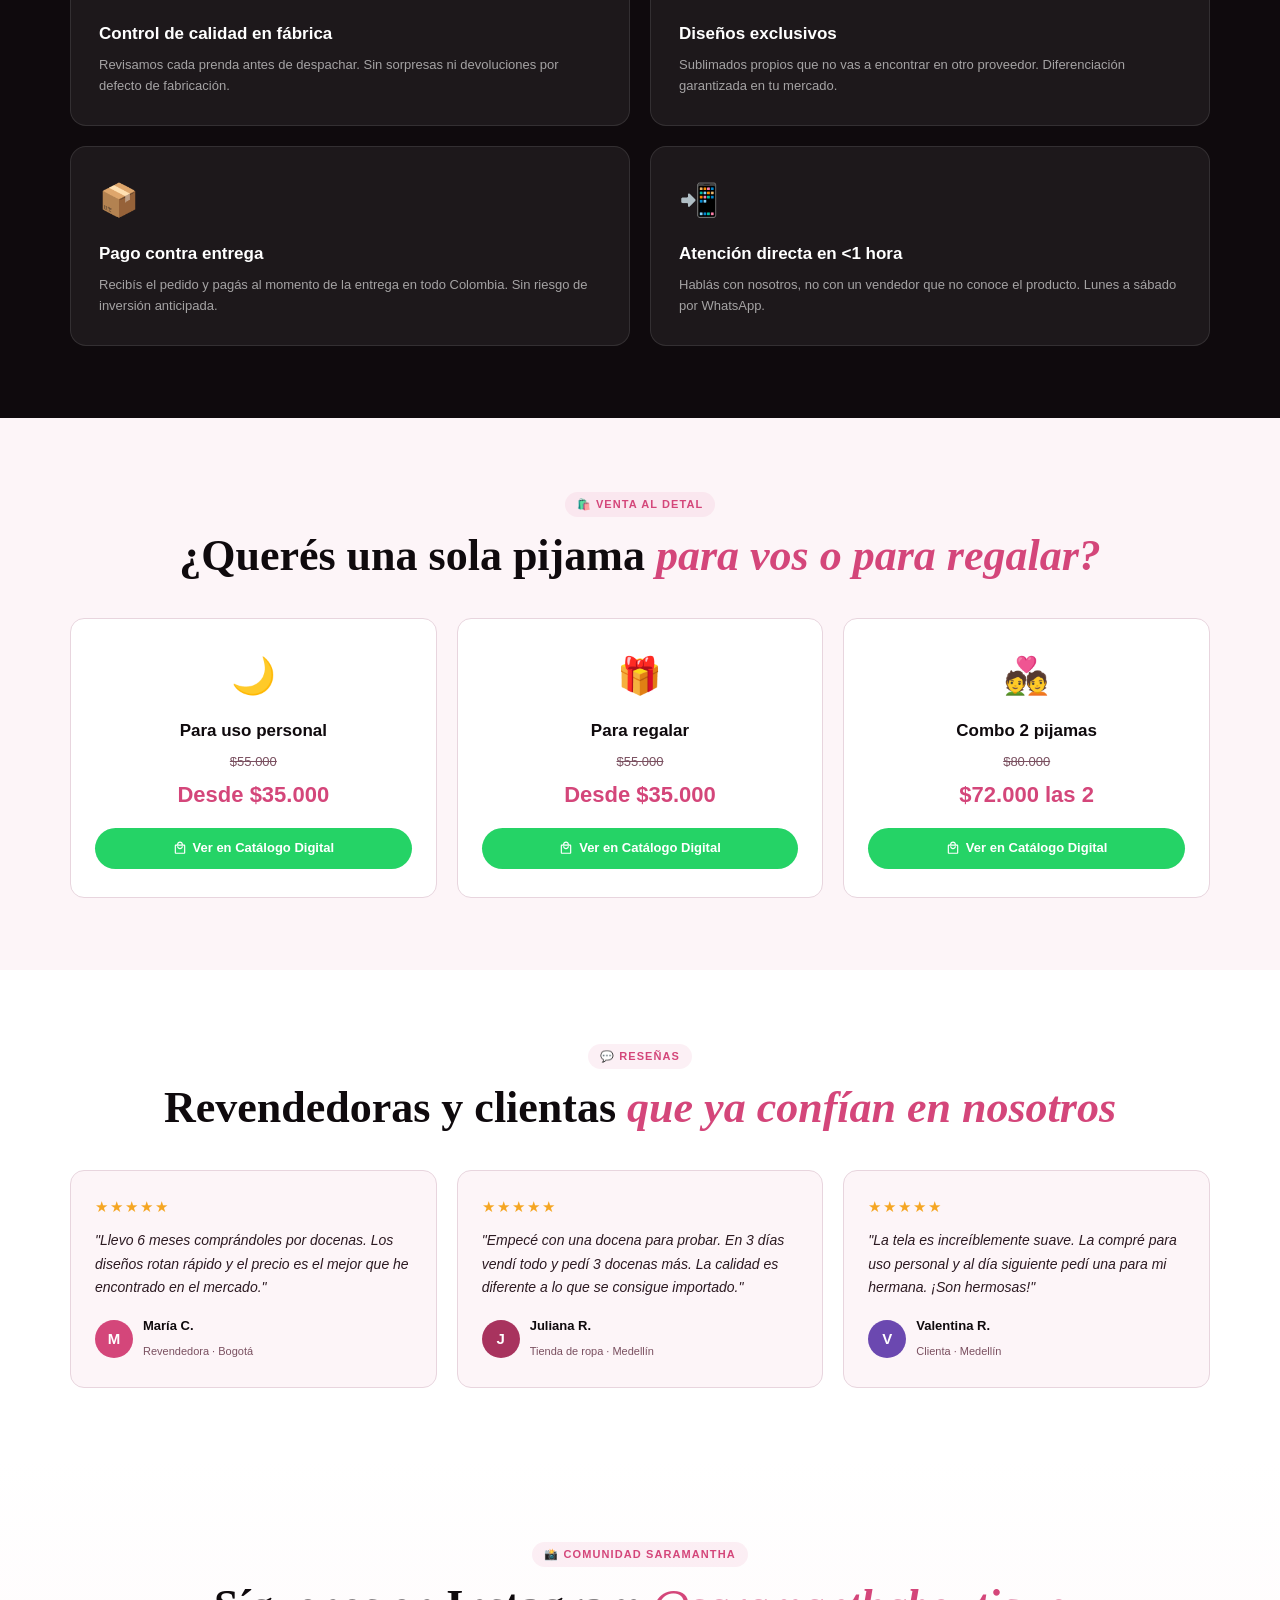
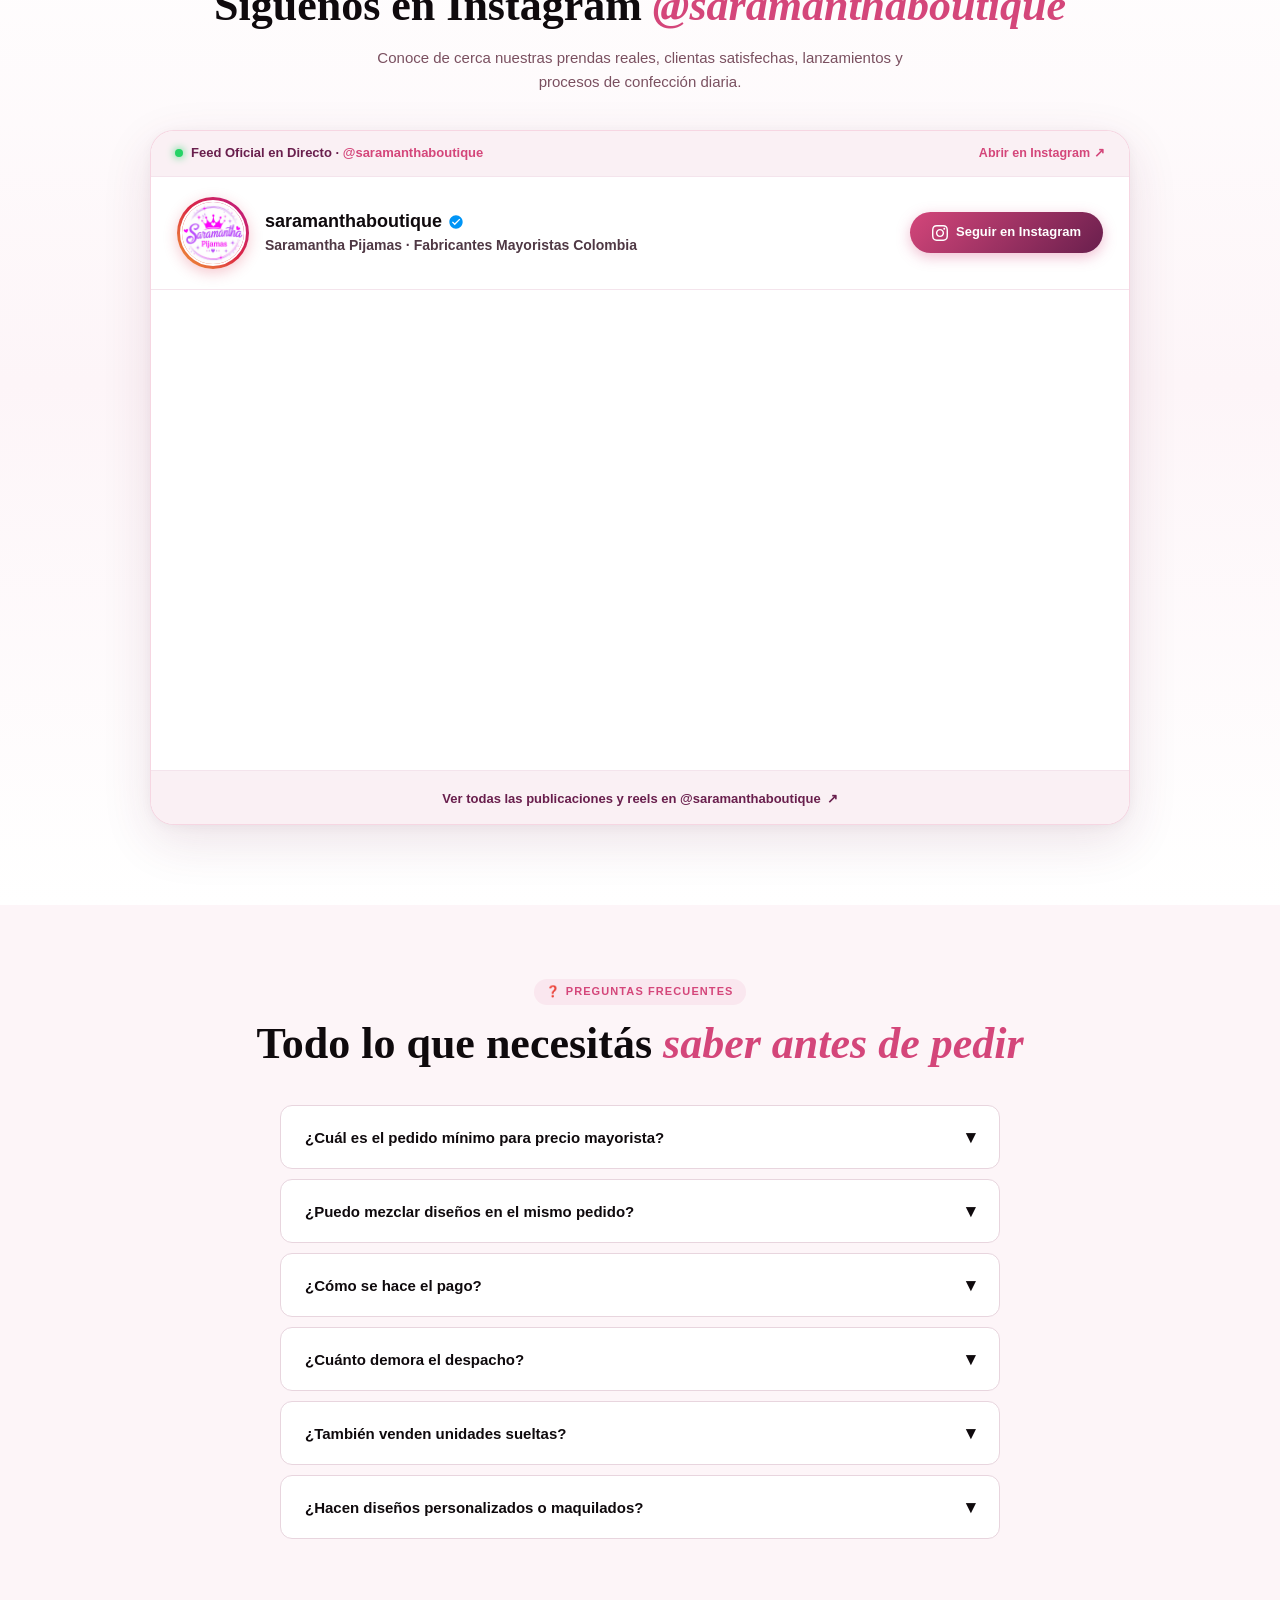
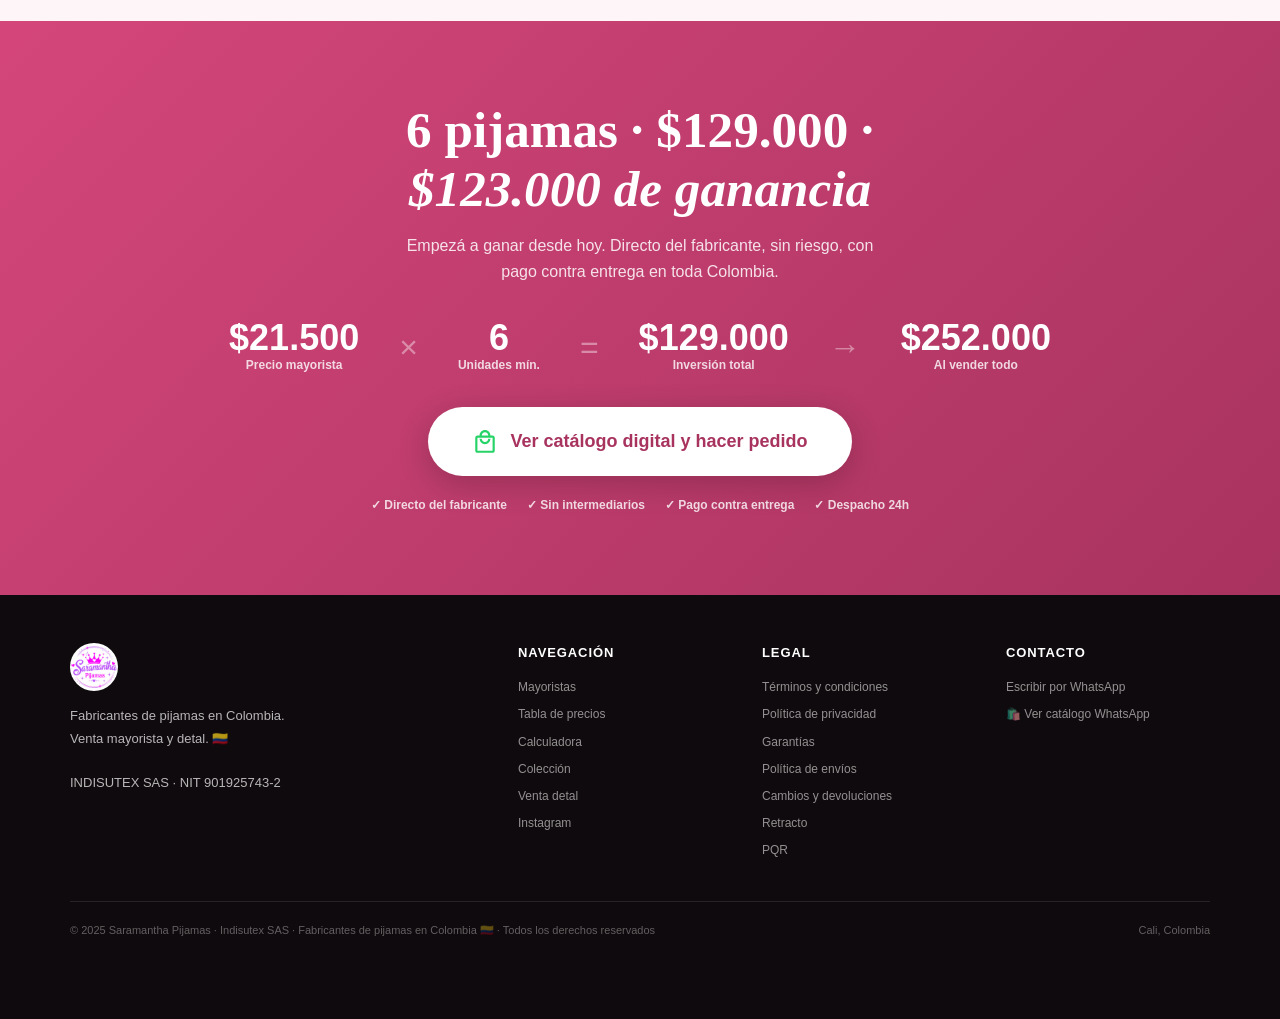
==== commit dd2e5926: "feat: actualizar imágenes del hero con sesión navideña Mickey Mouse" ====
--- a/index.html
+++ b/index.html
@@ -1421,9 +1421,9 @@
     </div>
     <div class="hero-visual">
       <div class="hero-visual-grid">
-        <img src="100Carrusel.jpg" alt="Pijamas Saramantha mayorista Colombia" loading="eager" fetchpriority="high" data-cms="hero-img-1" data-cms-type="image">
-        <img src="200Carrusel.jpg" alt="Pijamas por mayor Cali Colombia" loading="eager" data-cms="hero-img-2" data-cms-type="image">
-        <img src="300Carrusel.jpg" alt="Pijamas sublimadas fabricante directo" loading="lazy" data-cms="hero-img-3" data-cms-type="image">
+        <img src="hero-navidad-1.jpg" alt="Pijama Saramantha Colección Navideña Mickey" loading="eager" fetchpriority="high" data-cms="hero-img-1" data-cms-type="image">
+        <img src="hero-navidad-2.jpg" alt="Pijama Saramantha Navidad Mickey Espalda" loading="eager" data-cms="hero-img-2" data-cms-type="image">
+        <img src="hero-navidad-3.jpg" alt="Pijama Saramantha Navidad Mickey Modelo" loading="lazy" data-cms="hero-img-3" data-cms-type="image">
       </div>
       <div class="hero-overlay-badge">
         <span class="icon">🏭</span>
